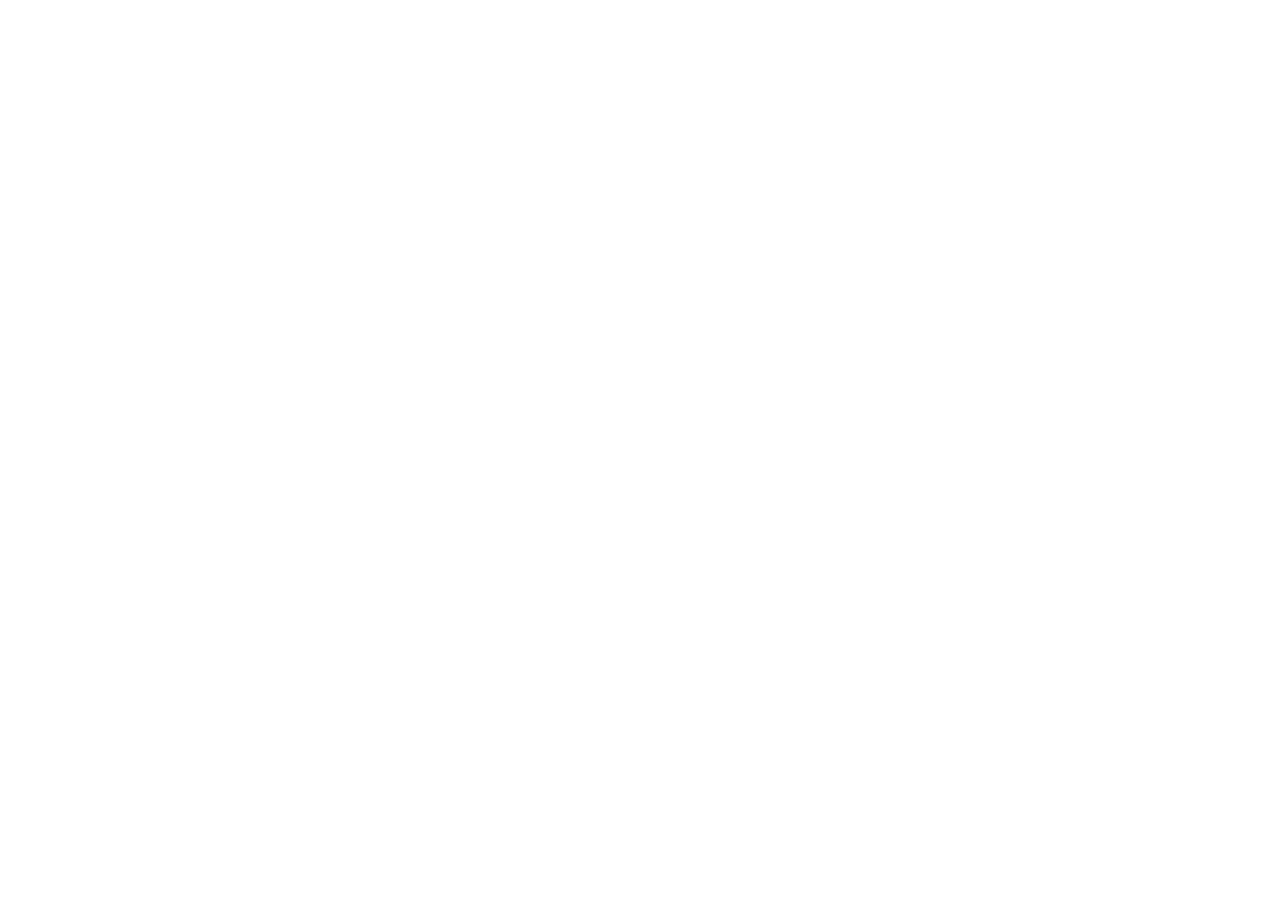
==== index.html @ 627b8e1d "Rename xel-website the last ride/index.html to index.html" ====
<!DOCTYPE html>
<html lang="en">
<head>
    <meta charset="UTF-8">
    <meta name="viewport" content="width=device-width, initial-scale=1.0">
    <title>XEL - Advanced AI Chatbot Solutions | Custom Development & Integration</title>
    <meta name="description" content="XEL specializes in AI chatbot development for businesses. Custom solutions, database integration, multi-platform deployment. 3+ years experience across healthcare, e-commerce, banking & more.">
    <meta name="keywords" content="AI chatbot development, custom chatbots, database integration, WhatsApp chatbot, healthcare chatbot, e-commerce chatbot">
    <link rel="icon" type="image/png" href="[data-uri]
</head>
<body>

</body>
</html>
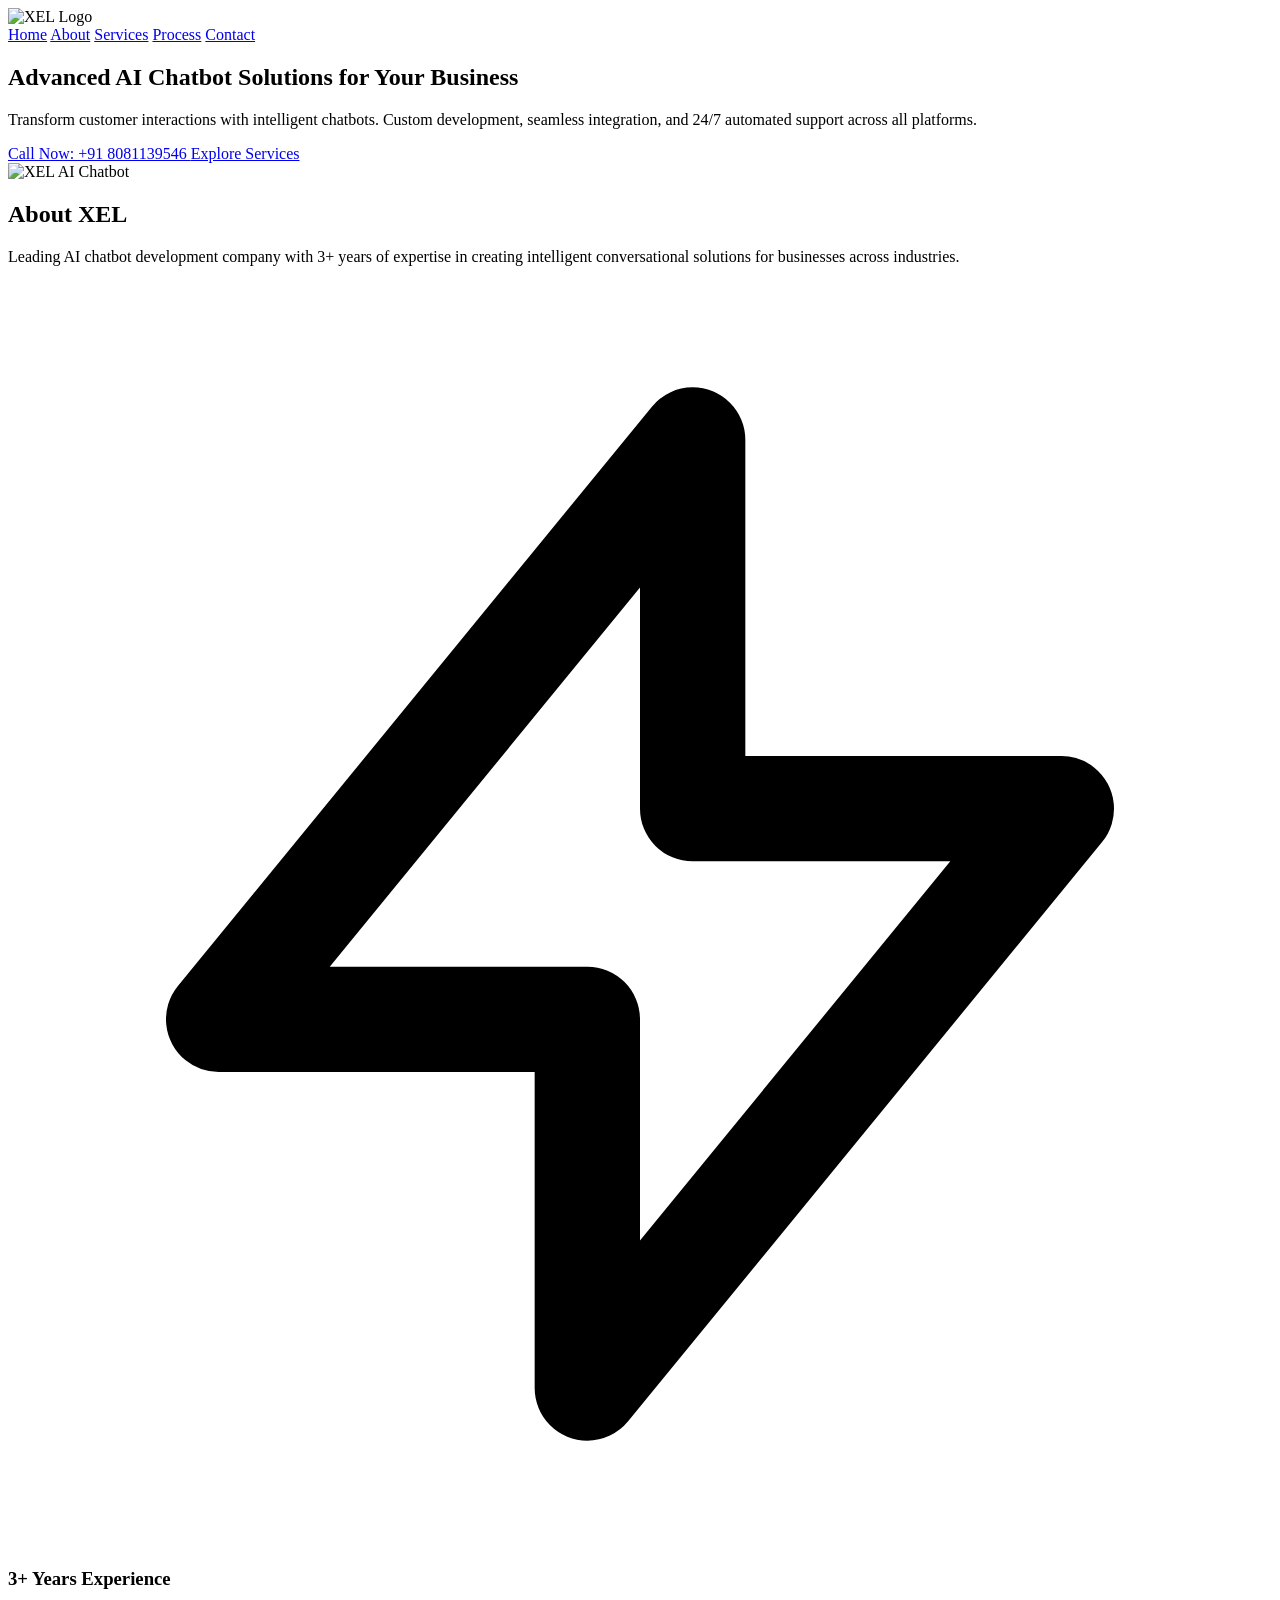
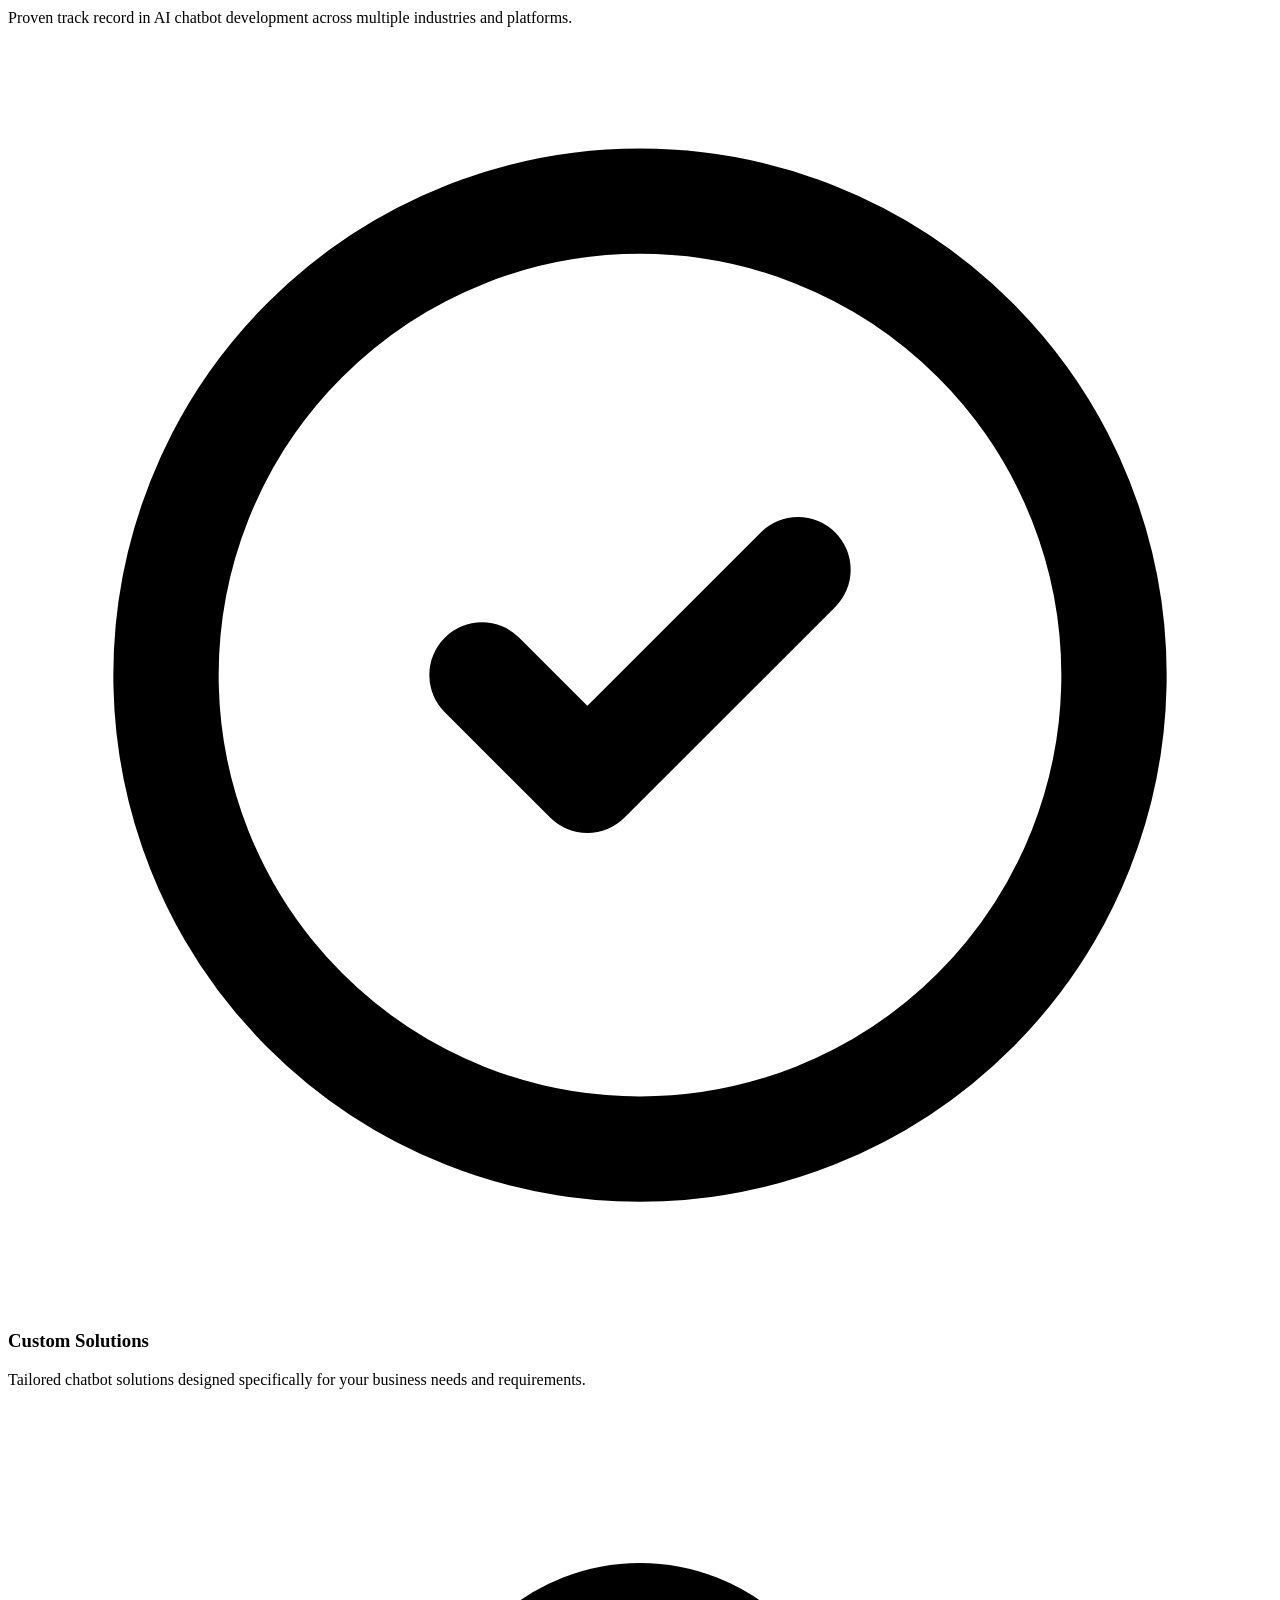
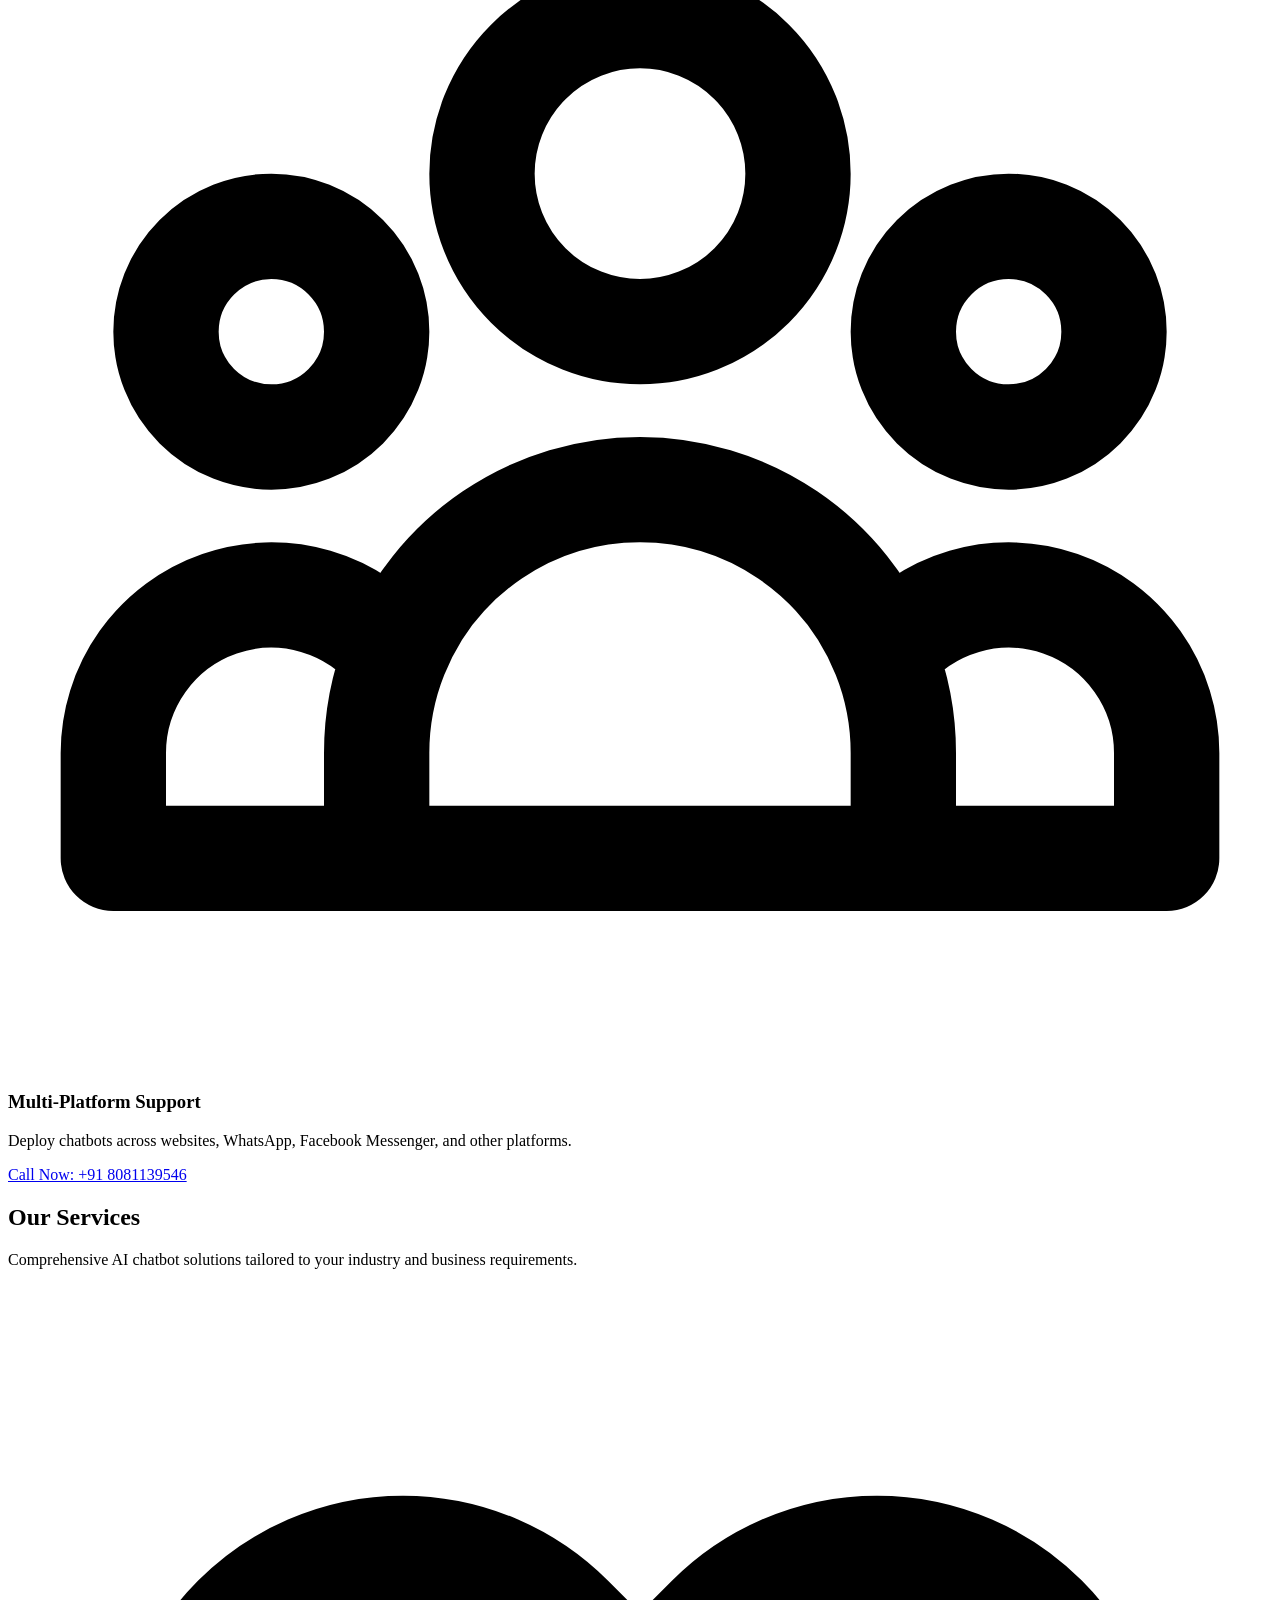
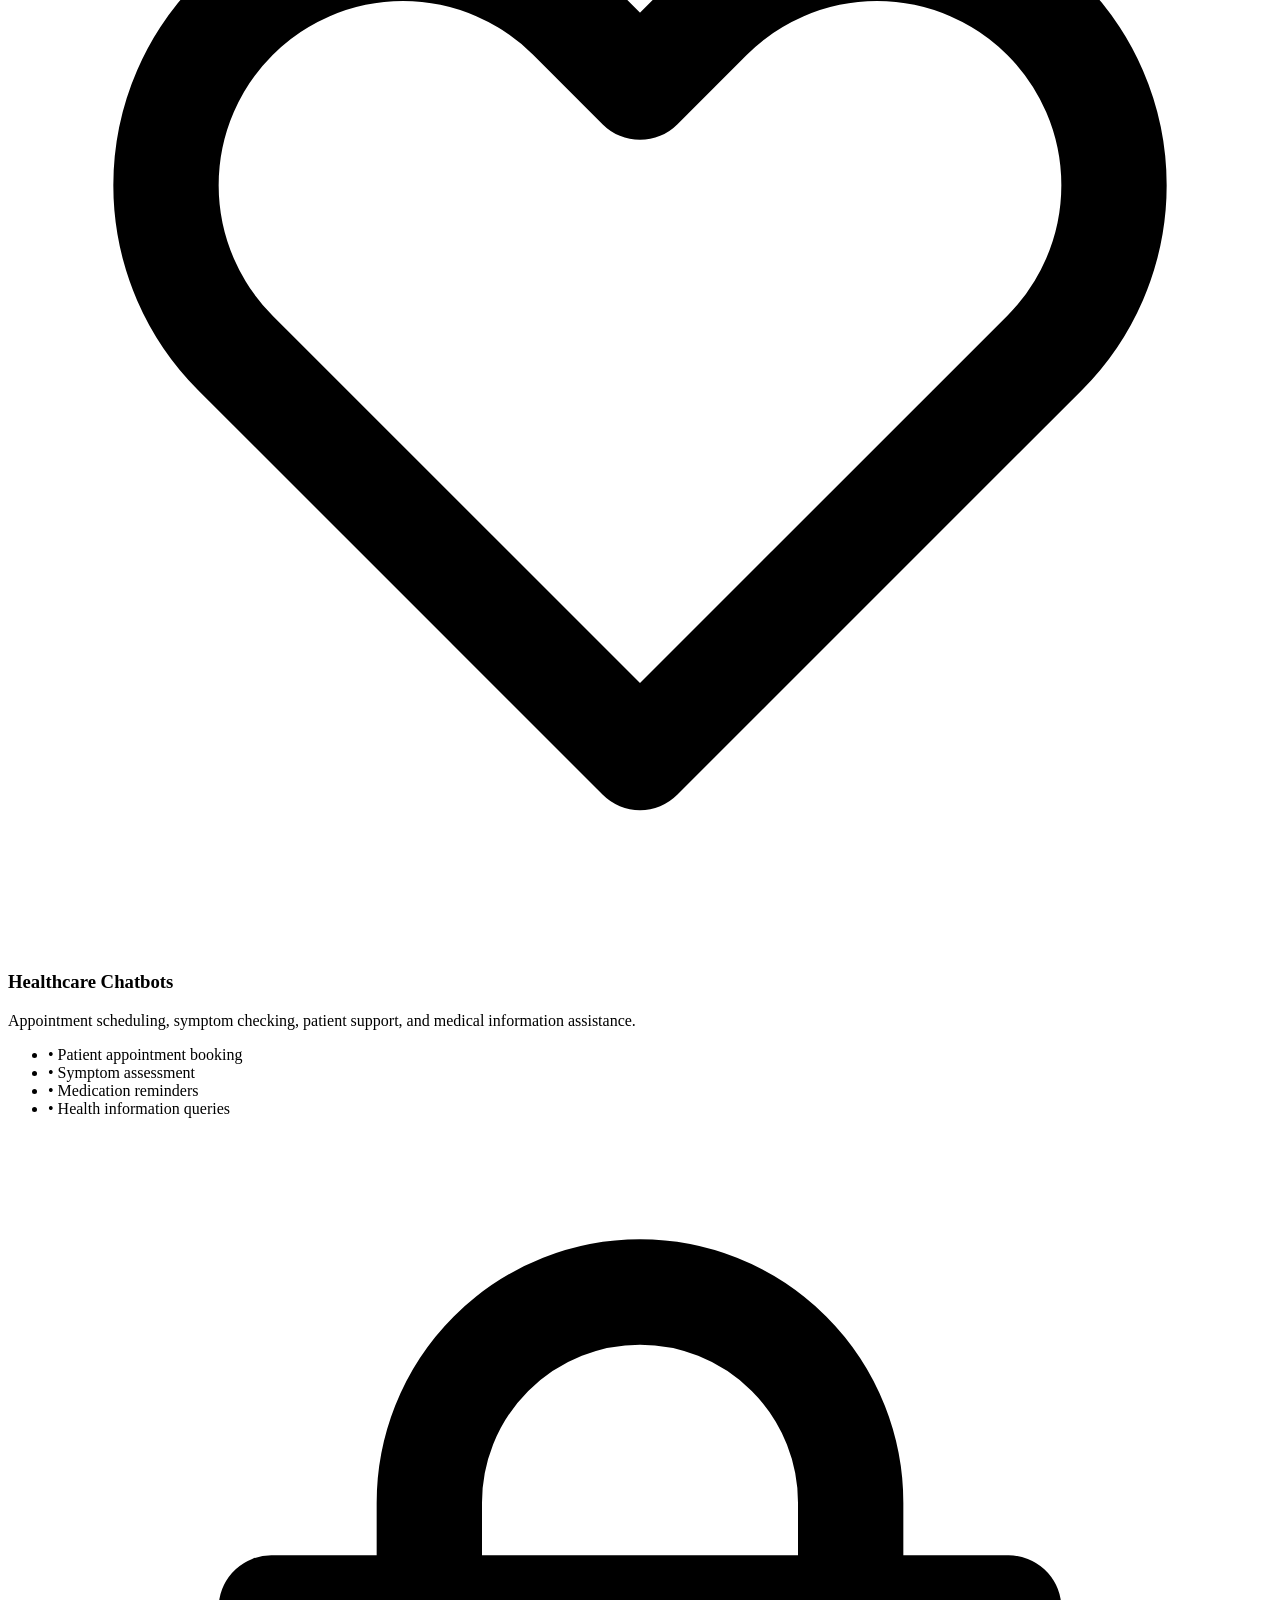
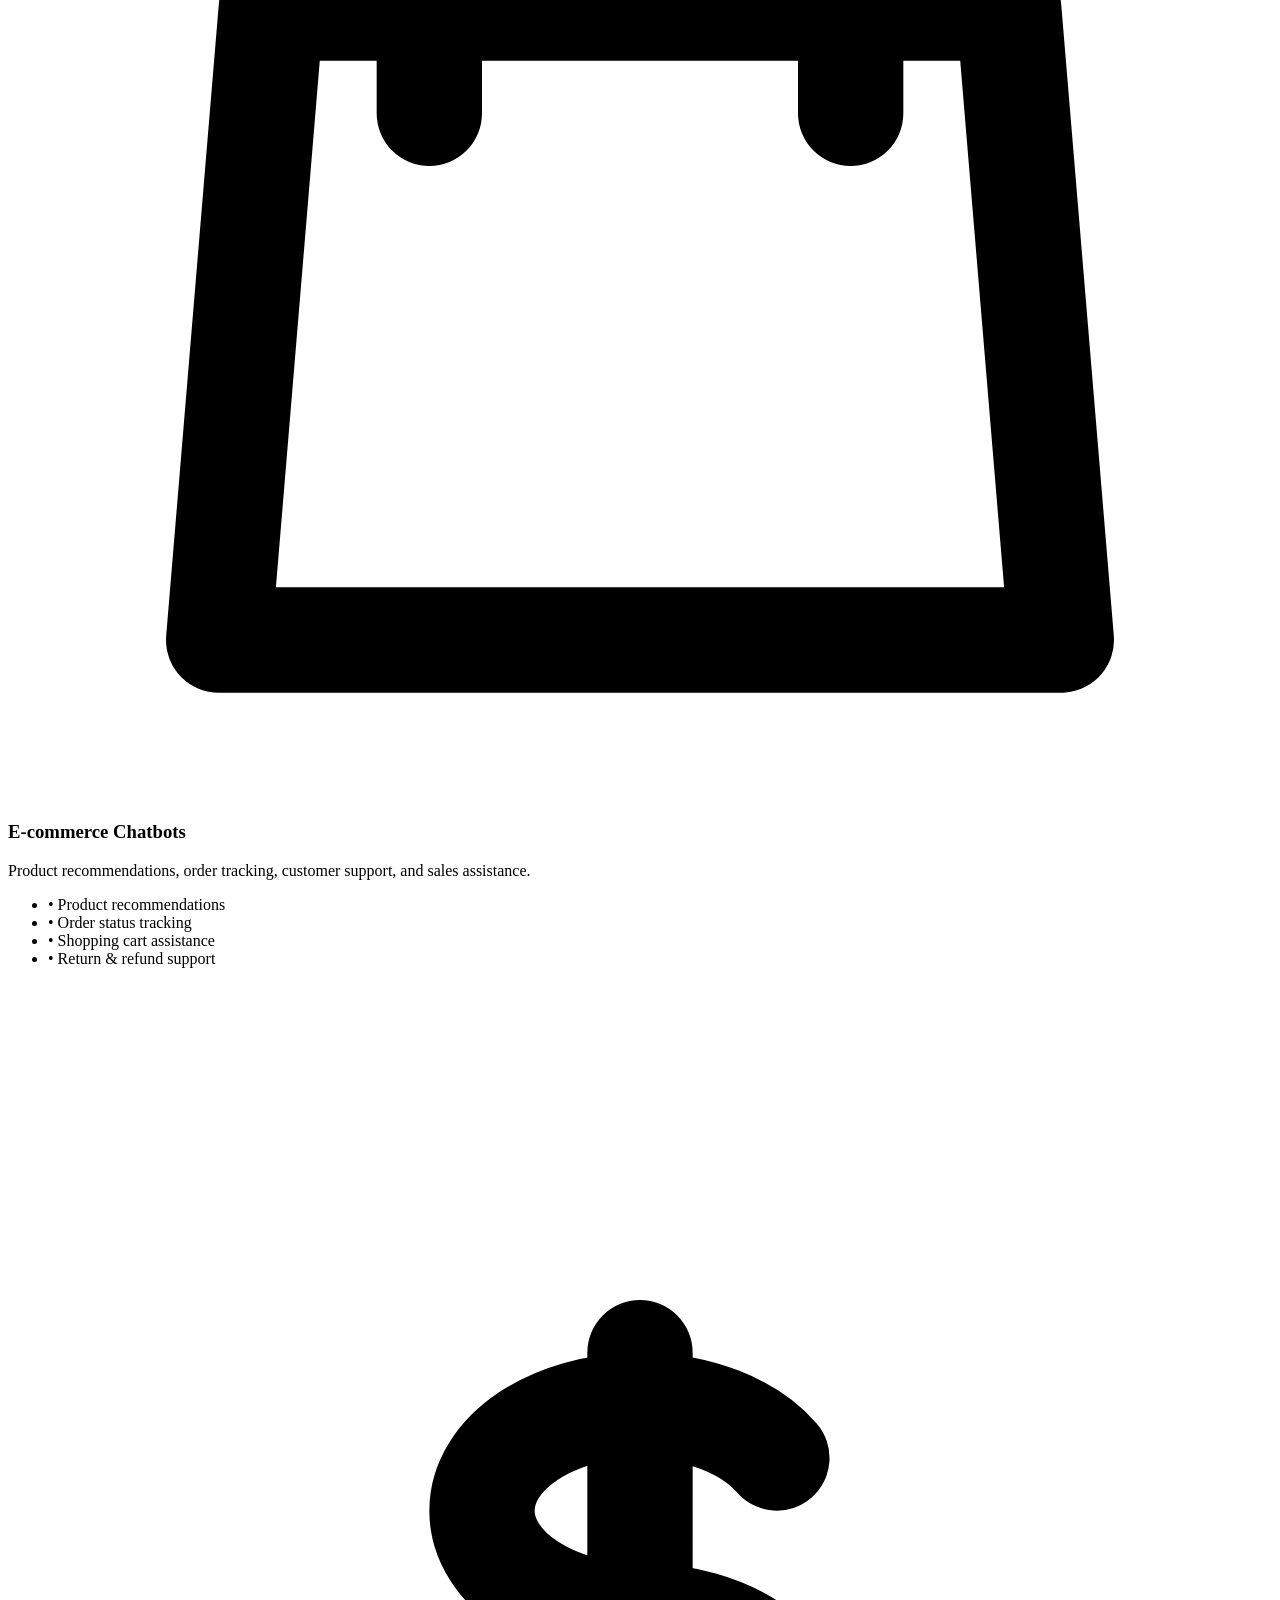
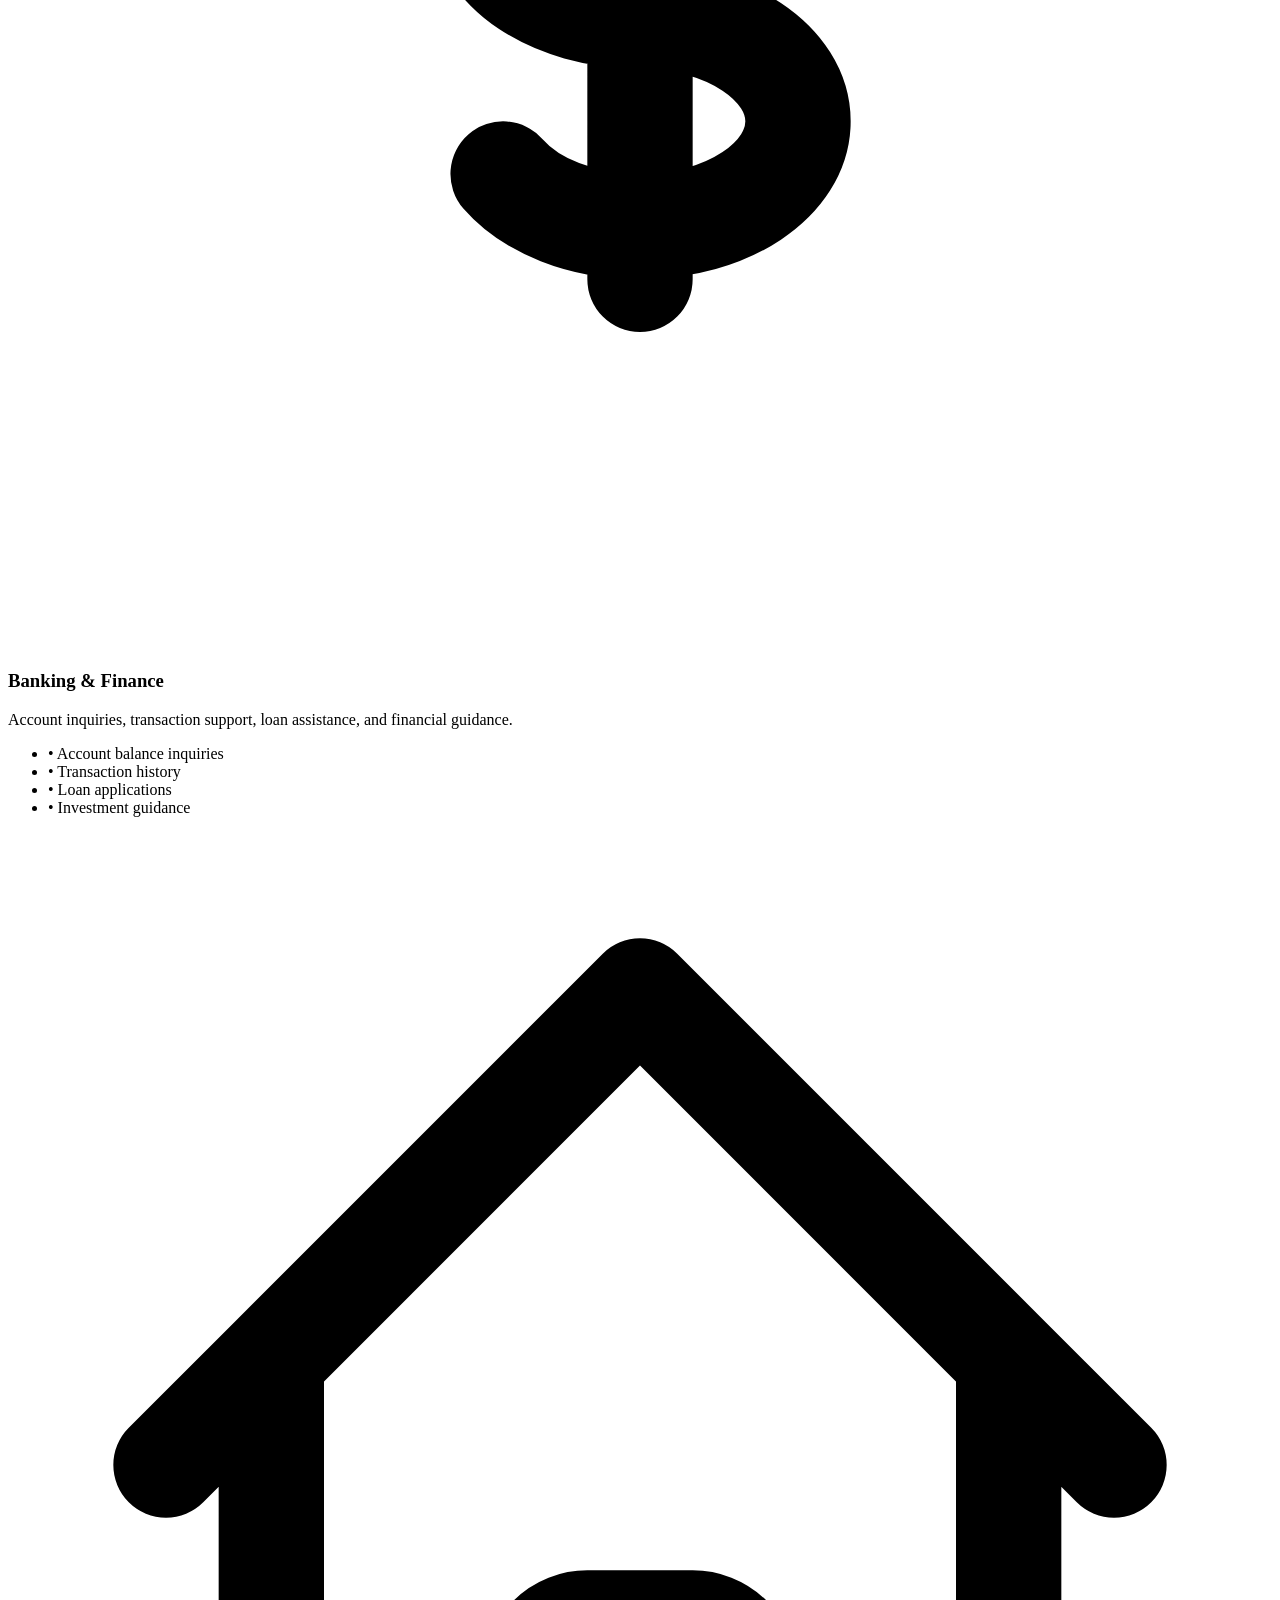
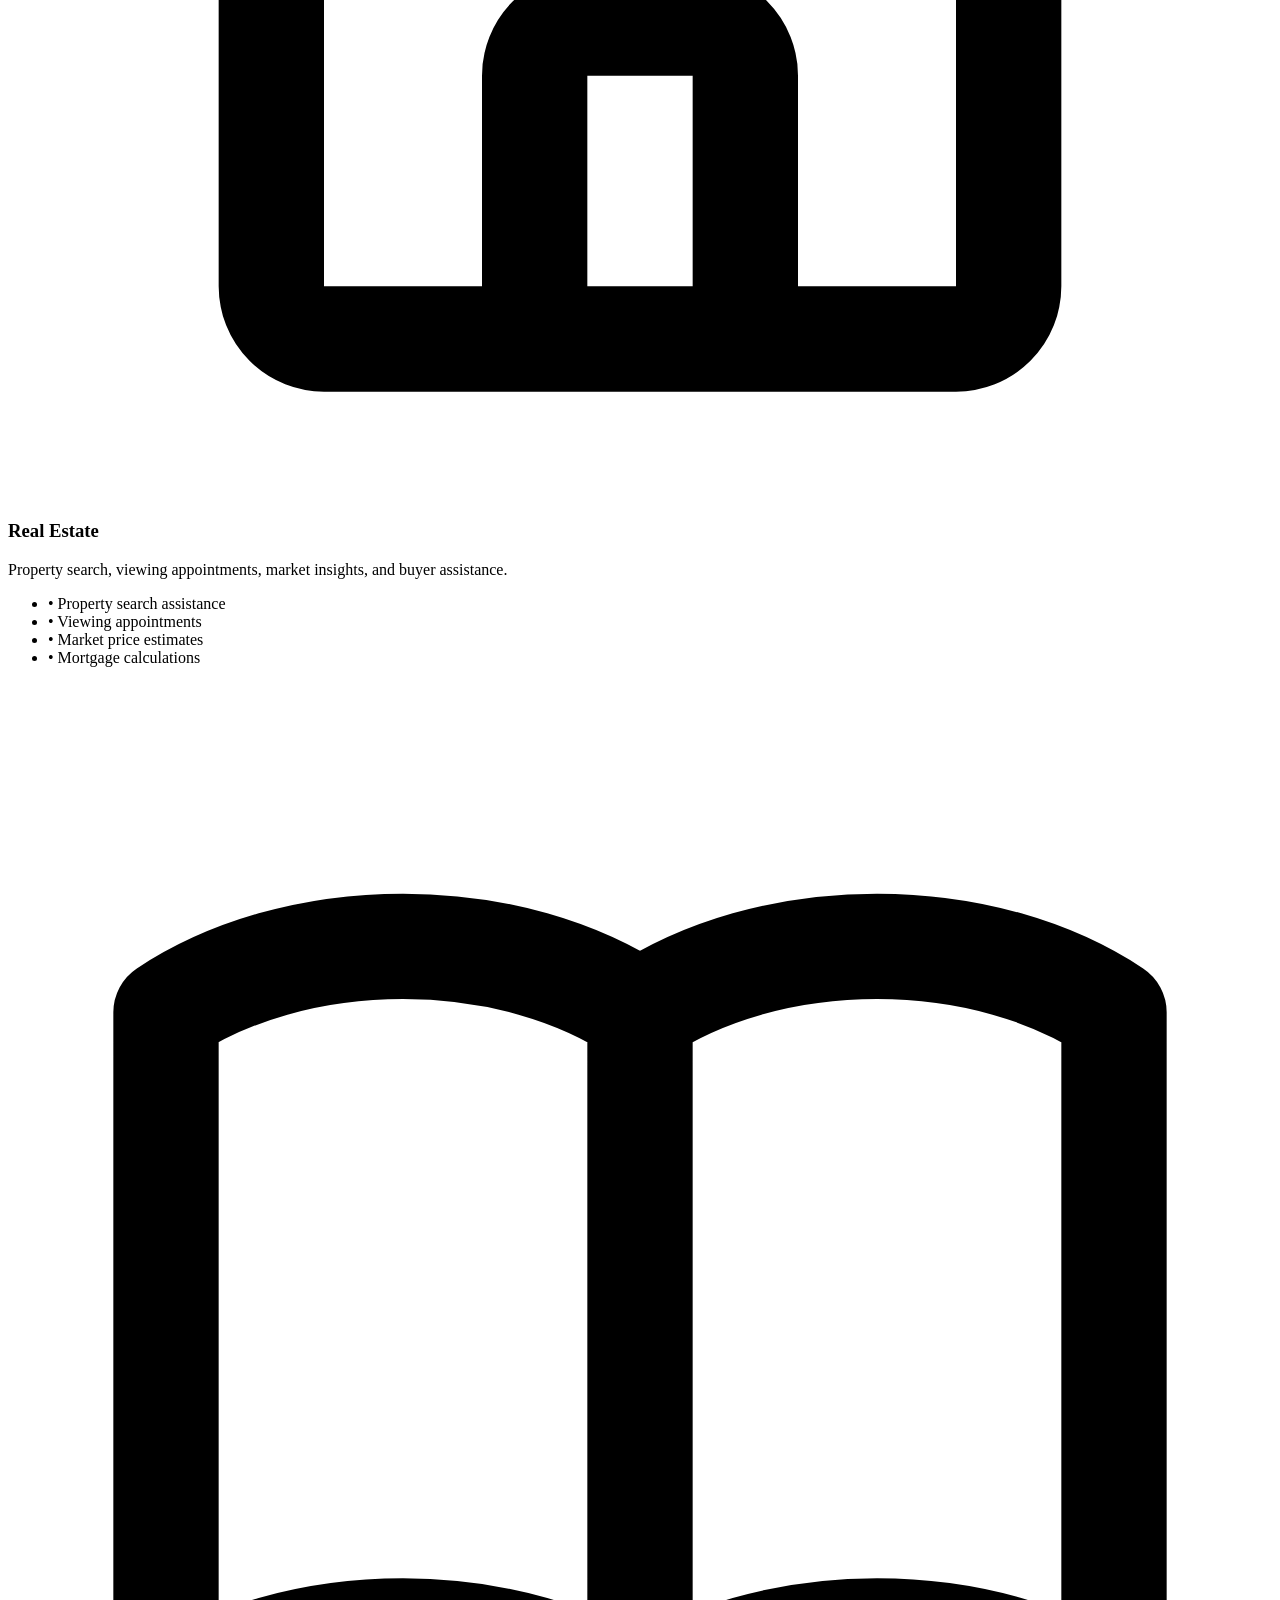
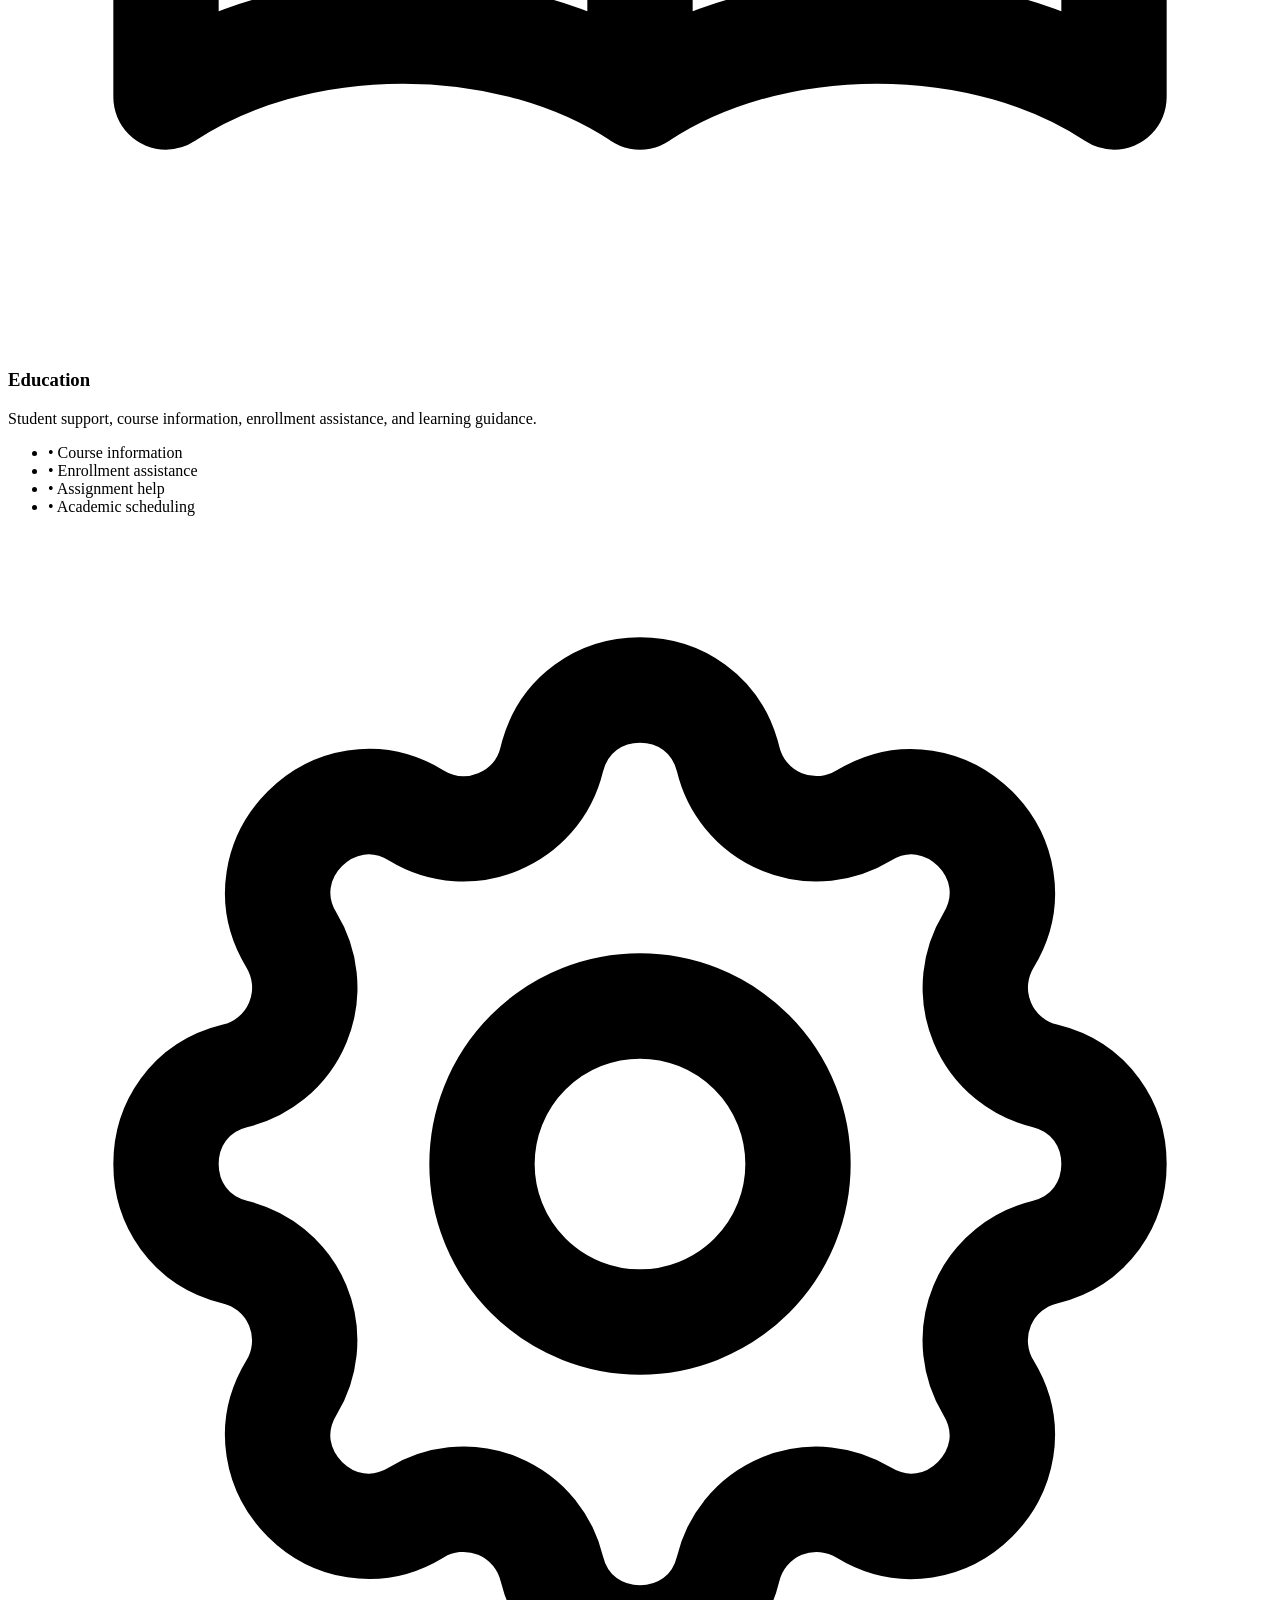
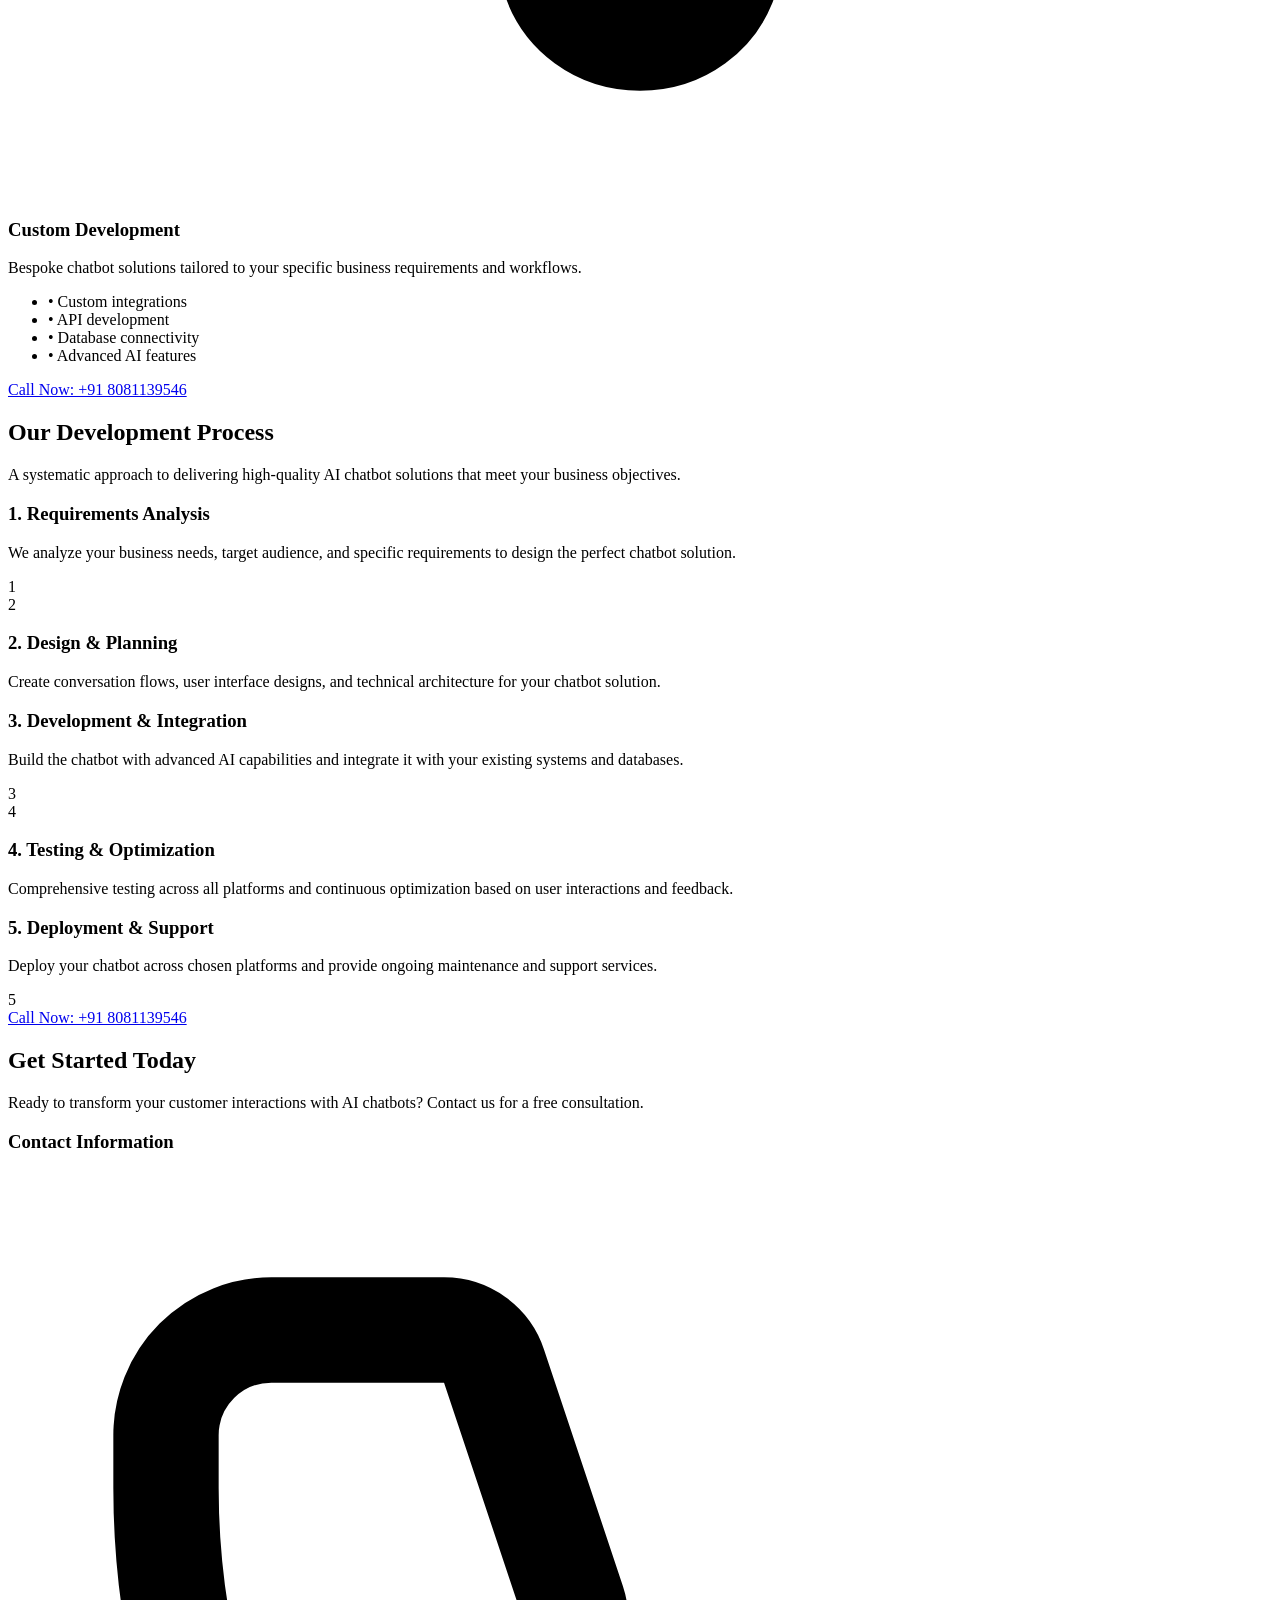
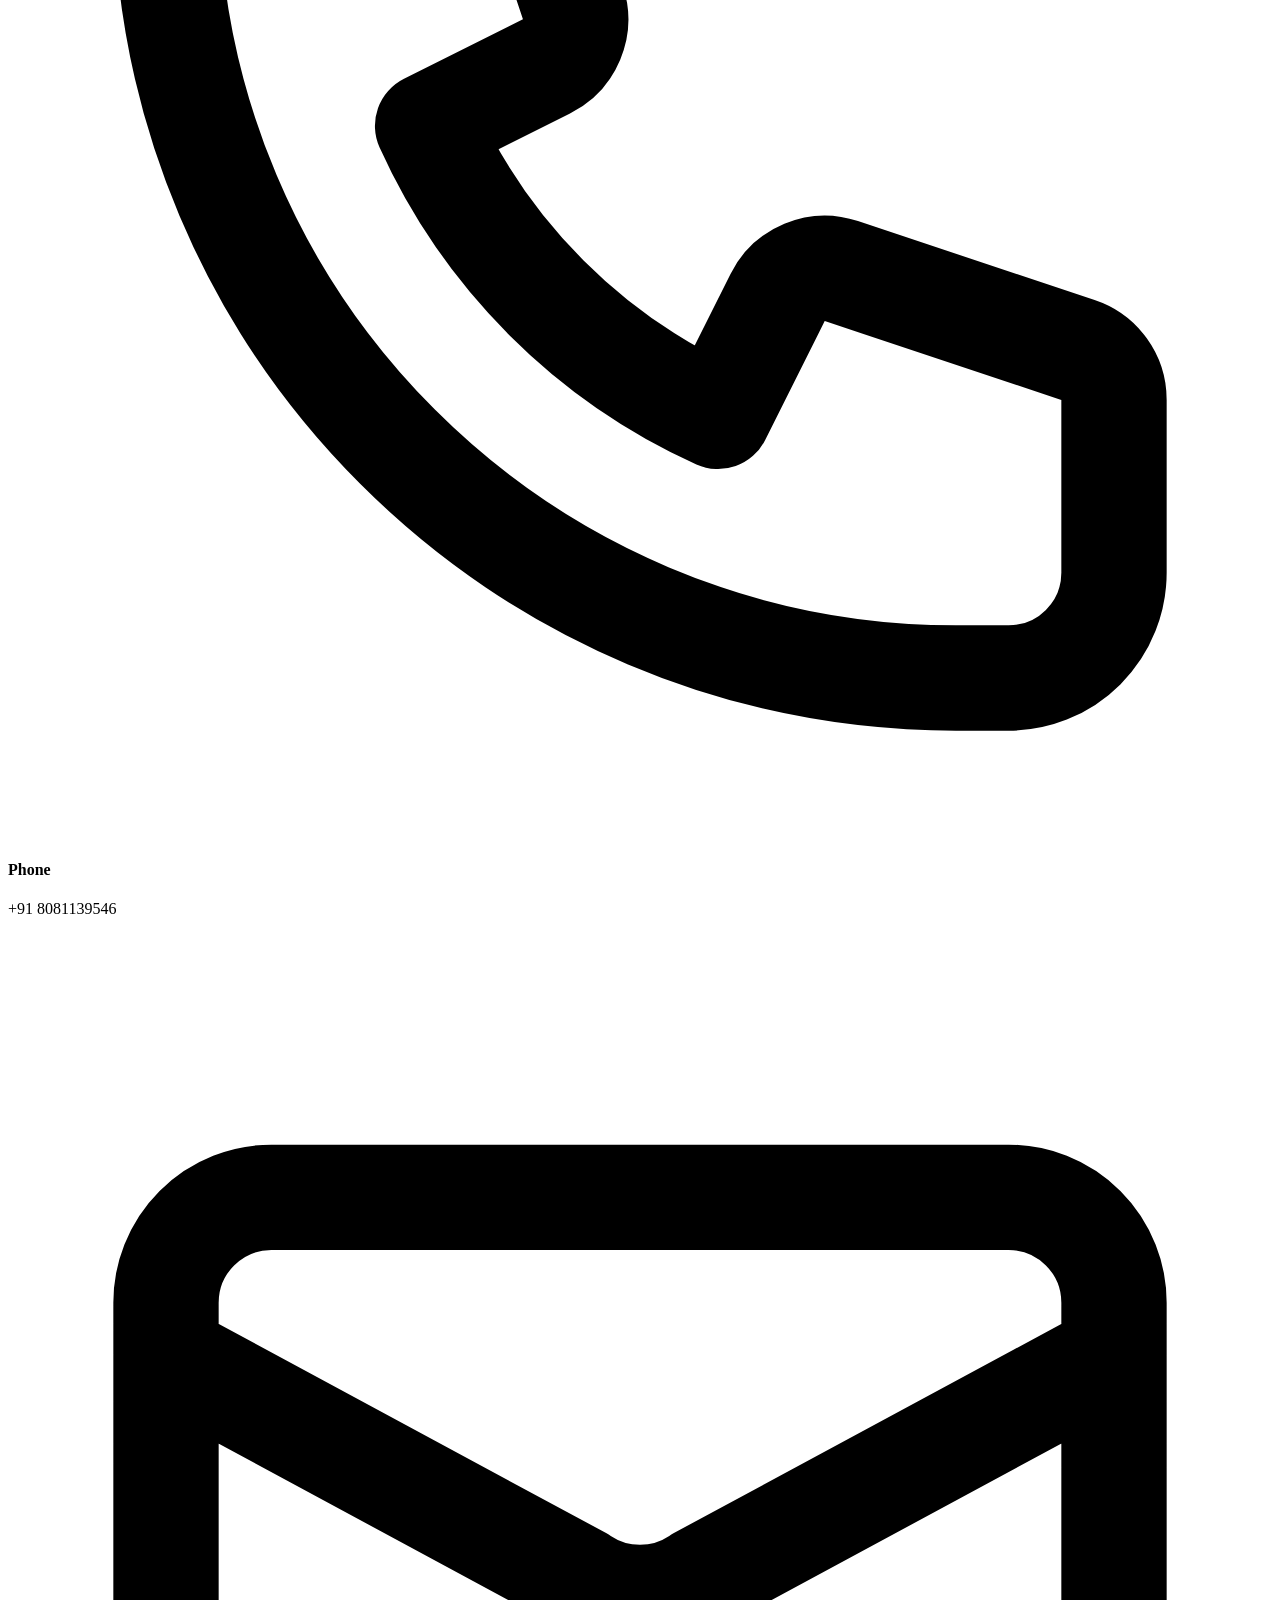
==== commit 7f04ae31: "Rename xel- X one last time/index.html to index.html" ====
--- a/index.html
+++ b/index.html
@@ -6,9 +6,562 @@
     <title>XEL - Advanced AI Chatbot Solutions | Custom Development & Integration</title>
     <meta name="description" content="XEL specializes in AI chatbot development for businesses. Custom solutions, database integration, multi-platform deployment. 3+ years experience across healthcare, e-commerce, banking & more.">
     <meta name="keywords" content="AI chatbot development, custom chatbots, database integration, WhatsApp chatbot, healthcare chatbot, e-commerce chatbot">
-    <link rel="icon" type="image/png" href="[data-uri]
+    <link rel="icon" type="image/png" href="[data-uri]">
+    <script src="https://cdn.tailwindcss.com"></script>
+    <style>
+        .mobile-menu {
+            display: none;
+        }
+        .mobile-menu.active {
+            display: block;
+        }
+        @media (max-width: 768px) {
+            .nav-links {
+                display: none;
+            }
+            .mobile-menu-button {
+                display: block;
+            }
+        }
+        @media (min-width: 769px) {
+            .mobile-menu-button {
+                display: none;
+            }
+        }
+    </style>
 </head>
-<body>
-
+<body class="bg-white">
+    <!-- Navigation -->
+    <nav class="bg-white shadow-lg fixed w-full z-50">
+        <div class="max-w-7xl mx-auto px-4 sm:px-6 lg:px-8">
+            <div class="flex justify-between items-center h-16">
+                <div class="flex items-center">
+                    <img src="assets/logo-black.png" alt="XEL Logo" class="h-8 w-auto">
+                </div>
+                
+                <!-- Desktop Navigation -->
+                <div class="nav-links hidden md:flex space-x-8">
+                    <a href="#home" class="text-gray-700 hover:text-blue-600 transition duration-300">Home</a>
+                    <a href="#about" class="text-gray-700 hover:text-blue-600 transition duration-300">About</a>
+                    <a href="#services" class="text-gray-700 hover:text-blue-600 transition duration-300">Services</a>
+                    <a href="#process" class="text-gray-700 hover:text-blue-600 transition duration-300">Process</a>
+                    <a href="#contact" class="text-gray-700 hover:text-blue-600 transition duration-300">Contact</a>
+                </div>
+
+                <!-- Mobile menu button -->
+                <div class="mobile-menu-button md:hidden">
+                    <button id="mobile-menu-toggle" class="text-gray-700 hover:text-blue-600 focus:outline-none">
+                        <svg class="h-6 w-6" fill="none" viewBox="0 0 24 24" stroke="currentColor">
+                            <path stroke-linecap="round" stroke-linejoin="round" stroke-width="2" d="M4 6h16M4 12h16M4 18h16" />
+                        </svg>
+                    </button>
+                </div>
+            </div>
+
+            <!-- Mobile Navigation Menu -->
+            <div id="mobile-menu" class="mobile-menu md:hidden bg-white border-t">
+                <div class="px-2 pt-2 pb-3 space-y-1">
+                    <a href="#home" class="block px-3 py-2 text-gray-700 hover:text-blue-600 transition duration-300">Home</a>
+                    <a href="#about" class="block px-3 py-2 text-gray-700 hover:text-blue-600 transition duration-300">About</a>
+                    <a href="#services" class="block px-3 py-2 text-gray-700 hover:text-blue-600 transition duration-300">Services</a>
+                    <a href="#process" class="block px-3 py-2 text-gray-700 hover:text-blue-600 transition duration-300">Process</a>
+                    <a href="#contact" class="block px-3 py-2 text-gray-700 hover:text-blue-600 transition duration-300">Contact</a>
+                </div>
+            </div>
+        </div>
+    </nav>
+
+    <!-- Hero Section -->
+    <section id="home" class="pt-16 bg-gradient-to-br from-blue-50 to-indigo-100 min-h-screen flex items-center">
+        <div class="max-w-7xl mx-auto px-4 sm:px-6 lg:px-8 py-20">
+            <div class="grid grid-cols-1 lg:grid-cols-2 gap-12 items-center">
+                <div>
+                    <h1 class="text-4xl md:text-6xl font-bold text-gray-900 mb-6">
+                        Advanced AI Chatbot Solutions for Your Business
+                    </h1>
+                    <p class="text-xl text-gray-600 mb-8">
+                        Transform customer interactions with intelligent chatbots. Custom development, seamless integration, and 24/7 automated support across all platforms.
+                    </p>
+                    <div class="flex flex-col sm:flex-row gap-4">
+                        <a href="tel:+918081139546" class="bg-blue-600 text-white px-8 py-3 rounded-lg font-semibold hover:bg-blue-700 transition duration-300 text-center">
+                            Call Now: +91 8081139546
+                        </a>
+                        <a href="#services" class="border-2 border-blue-600 text-blue-600 px-8 py-3 rounded-lg font-semibold hover:bg-blue-600 hover:text-white transition duration-300 text-center">
+                            Explore Services
+                        </a>
+                    </div>
+                </div>
+                <div class="relative">
+                    <img src="assets/logo-gradient.png" alt="XEL AI Chatbot" class="w-full max-w-md mx-auto">
+                </div>
+            </div>
+        </div>
+    </section>
+
+    <!-- About Section -->
+    <section id="about" class="py-20 bg-white">
+        <div class="max-w-7xl mx-auto px-4 sm:px-6 lg:px-8">
+            <div class="text-center mb-16">
+                <h2 class="text-3xl md:text-4xl font-bold text-gray-900 mb-4">About XEL</h2>
+                <p class="text-xl text-gray-600 max-w-3xl mx-auto">
+                    Leading AI chatbot development company with 3+ years of expertise in creating intelligent conversational solutions for businesses across industries.
+                </p>
+            </div>
+
+            <div class="grid grid-cols-1 md:grid-cols-2 lg:grid-cols-3 gap-8">
+                <div class="bg-gray-50 p-8 rounded-lg">
+                    <div class="w-12 h-12 bg-blue-600 rounded-lg flex items-center justify-center mb-4">
+                        <svg class="w-6 h-6 text-white" fill="none" stroke="currentColor" viewBox="0 0 24 24">
+                            <path stroke-linecap="round" stroke-linejoin="round" stroke-width="2" d="M13 10V3L4 14h7v7l9-11h-7z"></path>
+                        </svg>
+                    </div>
+                    <h3 class="text-xl font-semibold text-gray-900 mb-3">3+ Years Experience</h3>
+                    <p class="text-gray-600">Proven track record in AI chatbot development across multiple industries and platforms.</p>
+                </div>
+
+                <div class="bg-gray-50 p-8 rounded-lg">
+                    <div class="w-12 h-12 bg-blue-600 rounded-lg flex items-center justify-center mb-4">
+                        <svg class="w-6 h-6 text-white" fill="none" stroke="currentColor" viewBox="0 0 24 24">
+                            <path stroke-linecap="round" stroke-linejoin="round" stroke-width="2" d="M9 12l2 2 4-4m6 2a9 9 0 11-18 0 9 9 0 0118 0z"></path>
+                        </svg>
+                    </div>
+                    <h3 class="text-xl font-semibold text-gray-900 mb-3">Custom Solutions</h3>
+                    <p class="text-gray-600">Tailored chatbot solutions designed specifically for your business needs and requirements.</p>
+                </div>
+
+                <div class="bg-gray-50 p-8 rounded-lg">
+                    <div class="w-12 h-12 bg-blue-600 rounded-lg flex items-center justify-center mb-4">
+                        <svg class="w-6 h-6 text-white" fill="none" stroke="currentColor" viewBox="0 0 24 24">
+                            <path stroke-linecap="round" stroke-linejoin="round" stroke-width="2" d="M17 20h5v-2a3 3 0 00-5.356-1.857M17 20H7m10 0v-2c0-.656-.126-1.283-.356-1.857M7 20H2v-2a3 3 0 015.356-1.857M7 20v-2c0-.656.126-1.283.356-1.857m0 0a5.002 5.002 0 019.288 0M15 7a3 3 0 11-6 0 3 3 0 016 0zm6 3a2 2 0 11-4 0 2 2 0 014 0zM7 10a2 2 0 11-4 0 2 2 0 014 0z"></path>
+                        </svg>
+                    </div>
+                    <h3 class="text-xl font-semibold text-gray-900 mb-3">Multi-Platform Support</h3>
+                    <p class="text-gray-600">Deploy chatbots across websites, WhatsApp, Facebook Messenger, and other platforms.</p>
+                </div>
+            </div>
+
+            <div class="mt-12 text-center">
+                <a href="tel:+918081139546" class="bg-blue-600 text-white px-8 py-3 rounded-lg font-semibold hover:bg-blue-700 transition duration-300">
+                    Call Now: +91 8081139546
+                </a>
+            </div>
+        </div>
+    </section>
+
+    <!-- Services Section -->
+    <section id="services" class="py-20 bg-gray-50">
+        <div class="max-w-7xl mx-auto px-4 sm:px-6 lg:px-8">
+            <div class="text-center mb-16">
+                <h2 class="text-3xl md:text-4xl font-bold text-gray-900 mb-4">Our Services</h2>
+                <p class="text-xl text-gray-600 max-w-3xl mx-auto">
+                    Comprehensive AI chatbot solutions tailored to your industry and business requirements.
+                </p>
+            </div>
+
+            <div class="grid grid-cols-1 md:grid-cols-2 lg:grid-cols-3 gap-8">
+                <!-- Healthcare Chatbots -->
+                <div class="bg-white p-8 rounded-lg shadow-lg hover:shadow-xl transition duration-300">
+                    <div class="w-16 h-16 bg-blue-100 rounded-lg flex items-center justify-center mb-6">
+                        <svg class="w-8 h-8 text-blue-600" fill="none" stroke="currentColor" viewBox="0 0 24 24">
+                            <path stroke-linecap="round" stroke-linejoin="round" stroke-width="2" d="M4.318 6.318a4.5 4.5 0 000 6.364L12 20.364l7.682-7.682a4.5 4.5 0 00-6.364-6.364L12 7.636l-1.318-1.318a4.5 4.5 0 00-6.364 0z"></path>
+                        </svg>
+                    </div>
+                    <h3 class="text-xl font-semibold text-gray-900 mb-4">Healthcare Chatbots</h3>
+                    <p class="text-gray-600 mb-6">Appointment scheduling, symptom checking, patient support, and medical information assistance.</p>
+                    <ul class="text-sm text-gray-500 space-y-2">
+                        <li>• Patient appointment booking</li>
+                        <li>• Symptom assessment</li>
+                        <li>• Medication reminders</li>
+                        <li>• Health information queries</li>
+                    </ul>
+                </div>
+
+                <!-- E-commerce Chatbots -->
+                <div class="bg-white p-8 rounded-lg shadow-lg hover:shadow-xl transition duration-300">
+                    <div class="w-16 h-16 bg-green-100 rounded-lg flex items-center justify-center mb-6">
+                        <svg class="w-8 h-8 text-green-600" fill="none" stroke="currentColor" viewBox="0 0 24 24">
+                            <path stroke-linecap="round" stroke-linejoin="round" stroke-width="2" d="M16 11V7a4 4 0 00-8 0v4M5 9h14l1 12H4L5 9z"></path>
+                        </svg>
+                    </div>
+                    <h3 class="text-xl font-semibold text-gray-900 mb-4">E-commerce Chatbots</h3>
+                    <p class="text-gray-600 mb-6">Product recommendations, order tracking, customer support, and sales assistance.</p>
+                    <ul class="text-sm text-gray-500 space-y-2">
+                        <li>• Product recommendations</li>
+                        <li>• Order status tracking</li>
+                        <li>• Shopping cart assistance</li>
+                        <li>• Return & refund support</li>
+                    </ul>
+                </div>
+
+                <!-- Banking & Finance -->
+                <div class="bg-white p-8 rounded-lg shadow-lg hover:shadow-xl transition duration-300">
+                    <div class="w-16 h-16 bg-purple-100 rounded-lg flex items-center justify-center mb-6">
+                        <svg class="w-8 h-8 text-purple-600" fill="none" stroke="currentColor" viewBox="0 0 24 24">
+                            <path stroke-linecap="round" stroke-linejoin="round" stroke-width="2" d="M12 8c-1.657 0-3 .895-3 2s1.343 2 3 2 3 .895 3 2-1.343 2-3 2m0-8c1.11 0 2.08.402 2.599 1M12 8V7m0 1v8m0 0v1m0-1c-1.11 0-2.08-.402-2.599-1"></path>
+                        </svg>
+                    </div>
+                    <h3 class="text-xl font-semibold text-gray-900 mb-4">Banking & Finance</h3>
+                    <p class="text-gray-600 mb-6">Account inquiries, transaction support, loan assistance, and financial guidance.</p>
+                    <ul class="text-sm text-gray-500 space-y-2">
+                        <li>• Account balance inquiries</li>
+                        <li>• Transaction history</li>
+                        <li>• Loan applications</li>
+                        <li>• Investment guidance</li>
+                    </ul>
+                </div>
+
+                <!-- Real Estate -->
+                <div class="bg-white p-8 rounded-lg shadow-lg hover:shadow-xl transition duration-300">
+                    <div class="w-16 h-16 bg-orange-100 rounded-lg flex items-center justify-center mb-6">
+                        <svg class="w-8 h-8 text-orange-600" fill="none" stroke="currentColor" viewBox="0 0 24 24">
+                            <path stroke-linecap="round" stroke-linejoin="round" stroke-width="2" d="M3 12l2-2m0 0l7-7 7 7M5 10v10a1 1 0 001 1h3m10-11l2 2m-2-2v10a1 1 0 01-1 1h-3m-6 0a1 1 0 001-1v-4a1 1 0 011-1h2a1 1 0 011 1v4a1 1 0 001 1m-6 0h6"></path>
+                        </svg>
+                    </div>
+                    <h3 class="text-xl font-semibold text-gray-900 mb-4">Real Estate</h3>
+                    <p class="text-gray-600 mb-6">Property search, viewing appointments, market insights, and buyer assistance.</p>
+                    <ul class="text-sm text-gray-500 space-y-2">
+                        <li>• Property search assistance</li>
+                        <li>• Viewing appointments</li>
+                        <li>• Market price estimates</li>
+                        <li>• Mortgage calculations</li>
+                    </ul>
+                </div>
+
+                <!-- Education -->
+                <div class="bg-white p-8 rounded-lg shadow-lg hover:shadow-xl transition duration-300">
+                    <div class="w-16 h-16 bg-red-100 rounded-lg flex items-center justify-center mb-6">
+                        <svg class="w-8 h-8 text-red-600" fill="none" stroke="currentColor" viewBox="0 0 24 24">
+                            <path stroke-linecap="round" stroke-linejoin="round" stroke-width="2" d="M12 6.253v13m0-13C10.832 5.477 9.246 5 7.5 5S4.168 5.477 3 6.253v13C4.168 18.477 5.754 18 7.5 18s3.332.477 4.5 1.253m0-13C13.168 5.477 14.754 5 16.5 5c1.747 0 3.332.477 4.5 1.253v13C19.832 18.477 18.247 18 16.5 18c-1.746 0-3.332.477-4.5 1.253"></path>
+                        </svg>
+                    </div>
+                    <h3 class="text-xl font-semibold text-gray-900 mb-4">Education</h3>
+                    <p class="text-gray-600 mb-6">Student support, course information, enrollment assistance, and learning guidance.</p>
+                    <ul class="text-sm text-gray-500 space-y-2">
+                        <li>• Course information</li>
+                        <li>• Enrollment assistance</li>
+                        <li>• Assignment help</li>
+                        <li>• Academic scheduling</li>
+                    </ul>
+                </div>
+
+                <!-- Custom Development -->
+                <div class="bg-white p-8 rounded-lg shadow-lg hover:shadow-xl transition duration-300">
+                    <div class="w-16 h-16 bg-indigo-100 rounded-lg flex items-center justify-center mb-6">
+                        <svg class="w-8 h-8 text-indigo-600" fill="none" stroke="currentColor" viewBox="0 0 24 24">
+                            <path stroke-linecap="round" stroke-linejoin="round" stroke-width="2" d="M10.325 4.317c.426-1.756 2.924-1.756 3.35 0a1.724 1.724 0 002.573 1.066c1.543-.94 3.31.826 2.37 2.37a1.724 1.724 0 001.065 2.572c1.756.426 1.756 2.924 0 3.35a1.724 1.724 0 00-1.066 2.573c.94 1.543-.826 3.31-2.37 2.37a1.724 1.724 0 00-2.572 1.065c-.426 1.756-2.924 1.756-3.35 0a1.724 1.724 0 00-2.573-1.066c-1.543.94-3.31-.826-2.37-2.37a1.724 1.724 0 00-1.065-2.572c-1.756-.426-1.756-2.924 0-3.35a1.724 1.724 0 001.066-2.573c-.94-1.543.826-3.31 2.37-2.37.996.608 2.296.07 2.572-1.065z"></path>
+                            <path stroke-linecap="round" stroke-linejoin="round" stroke-width="2" d="M15 12a3 3 0 11-6 0 3 3 0 016 0z"></path>
+                        </svg>
+                    </div>
+                    <h3 class="text-xl font-semibold text-gray-900 mb-4">Custom Development</h3>
+                    <p class="text-gray-600 mb-6">Bespoke chatbot solutions tailored to your specific business requirements and workflows.</p>
+                    <ul class="text-sm text-gray-500 space-y-2">
+                        <li>• Custom integrations</li>
+                        <li>• API development</li>
+                        <li>• Database connectivity</li>
+                        <li>• Advanced AI features</li>
+                    </ul>
+                </div>
+            </div>
+
+            <div class="mt-12 text-center">
+                <a href="tel:+918081139546" class="bg-blue-600 text-white px-8 py-3 rounded-lg font-semibold hover:bg-blue-700 transition duration-300">
+                    Call Now: +91 8081139546
+                </a>
+            </div>
+        </div>
+    </section>
+
+    <!-- Process Section -->
+    <section id="process" class="py-20 bg-white">
+        <div class="max-w-7xl mx-auto px-4 sm:px-6 lg:px-8">
+            <div class="text-center mb-16">
+                <h2 class="text-3xl md:text-4xl font-bold text-gray-900 mb-4">Our Development Process</h2>
+                <p class="text-xl text-gray-600 max-w-3xl mx-auto">
+                    A systematic approach to delivering high-quality AI chatbot solutions that meet your business objectives.
+                </p>
+            </div>
+
+            <div class="relative">
+                <!-- Timeline line -->
+                <div class="absolute left-1/2 transform -translate-x-1/2 w-1 h-full bg-blue-200 hidden md:block"></div>
+
+                <!-- Process Steps -->
+                <div class="space-y-12">
+                    <!-- Step 1 -->
+                    <div class="flex flex-col md:flex-row items-center">
+                        <div class="md:w-1/2 md:pr-8 mb-4 md:mb-0">
+                            <div class="bg-gray-50 p-6 rounded-lg">
+                                <h3 class="text-xl font-semibold text-gray-900 mb-3">1. Requirements Analysis</h3>
+                                <p class="text-gray-600">We analyze your business needs, target audience, and specific requirements to design the perfect chatbot solution.</p>
+                            </div>
+                        </div>
+                        <div class="relative">
+                            <div class="w-12 h-12 bg-blue-600 rounded-full flex items-center justify-center text-white font-bold text-lg">1</div>
+                        </div>
+                        <div class="md:w-1/2 md:pl-8"></div>
+                    </div>
+
+                    <!-- Step 2 -->
+                    <div class="flex flex-col md:flex-row items-center">
+                        <div class="md:w-1/2 md:pr-8"></div>
+                        <div class="relative">
+                            <div class="w-12 h-12 bg-blue-600 rounded-full flex items-center justify-center text-white font-bold text-lg">2</div>
+                        </div>
+                        <div class="md:w-1/2 md:pl-8 mb-4 md:mb-0">
+                            <div class="bg-gray-50 p-6 rounded-lg">
+                                <h3 class="text-xl font-semibold text-gray-900 mb-3">2. Design & Planning</h3>
+                                <p class="text-gray-600">Create conversation flows, user interface designs, and technical architecture for your chatbot solution.</p>
+                            </div>
+                        </div>
+                    </div>
+
+                    <!-- Step 3 -->
+                    <div class="flex flex-col md:flex-row items-center">
+                        <div class="md:w-1/2 md:pr-8 mb-4 md:mb-0">
+                            <div class="bg-gray-50 p-6 rounded-lg">
+                                <h3 class="text-xl font-semibold text-gray-900 mb-3">3. Development & Integration</h3>
+                                <p class="text-gray-600">Build the chatbot with advanced AI capabilities and integrate it with your existing systems and databases.</p>
+                            </div>
+                        </div>
+                        <div class="relative">
+                            <div class="w-12 h-12 bg-blue-600 rounded-full flex items-center justify-center text-white font-bold text-lg">3</div>
+                        </div>
+                        <div class="md:w-1/2 md:pl-8"></div>
+                    </div>
+
+                    <!-- Step 4 -->
+                    <div class="flex flex-col md:flex-row items-center">
+                        <div class="md:w-1/2 md:pr-8"></div>
+                        <div class="relative">
+                            <div class="w-12 h-12 bg-blue-600 rounded-full flex items-center justify-center text-white font-bold text-lg">4</div>
+                        </div>
+                        <div class="md:w-1/2 md:pl-8 mb-4 md:mb-0">
+                            <div class="bg-gray-50 p-6 rounded-lg">
+                                <h3 class="text-xl font-semibold text-gray-900 mb-3">4. Testing & Optimization</h3>
+                                <p class="text-gray-600">Comprehensive testing across all platforms and continuous optimization based on user interactions and feedback.</p>
+                            </div>
+                        </div>
+                    </div>
+
+                    <!-- Step 5 -->
+                    <div class="flex flex-col md:flex-row items-center">
+                        <div class="md:w-1/2 md:pr-8 mb-4 md:mb-0">
+                            <div class="bg-gray-50 p-6 rounded-lg">
+                                <h3 class="text-xl font-semibold text-gray-900 mb-3">5. Deployment & Support</h3>
+                                <p class="text-gray-600">Deploy your chatbot across chosen platforms and provide ongoing maintenance and support services.</p>
+                            </div>
+                        </div>
+                        <div class="relative">
+                            <div class="w-12 h-12 bg-blue-600 rounded-full flex items-center justify-center text-white font-bold text-lg">5</div>
+                        </div>
+                        <div class="md:w-1/2 md:pl-8"></div>
+                    </div>
+                </div>
+            </div>
+
+            <div class="mt-12 text-center">
+                <a href="tel:+918081139546" class="bg-blue-600 text-white px-8 py-3 rounded-lg font-semibold hover:bg-blue-700 transition duration-300">
+                    Call Now: +91 8081139546
+                </a>
+            </div>
+        </div>
+    </section>
+
+    <!-- Contact Section -->
+    <section id="contact" class="py-20 bg-gray-50">
+        <div class="max-w-7xl mx-auto px-4 sm:px-6 lg:px-8">
+            <div class="text-center mb-16">
+                <h2 class="text-3xl md:text-4xl font-bold text-gray-900 mb-4">Get Started Today</h2>
+                <p class="text-xl text-gray-600 max-w-3xl mx-auto">
+                    Ready to transform your customer interactions with AI chatbots? Contact us for a free consultation.
+                </p>
+            </div>
+
+            <div class="grid grid-cols-1 lg:grid-cols-2 gap-12">
+                <!-- Contact Information -->
+                <div>
+                    <h3 class="text-2xl font-semibold text-gray-900 mb-6">Contact Information</h3>
+                    
+                    <div class="space-y-6">
+                        <div class="flex items-start">
+                            <div class="w-12 h-12 bg-blue-100 rounded-lg flex items-center justify-center mr-4">
+                                <svg class="w-6 h-6 text-blue-600" fill="none" stroke="currentColor" viewBox="0 0 24 24">
+                                    <path stroke-linecap="round" stroke-linejoin="round" stroke-width="2" d="M3 5a2 2 0 012-2h3.28a1 1 0 01.948.684l1.498 4.493a1 1 0 01-.502 1.21l-2.257 1.13a11.042 11.042 0 005.516 5.516l1.13-2.257a1 1 0 011.21-.502l4.493 1.498a1 1 0 01.684.949V19a2 2 0 01-2 2h-1C9.716 21 3 14.284 3 6V5z"></path>
+                                </svg>
+                            </div>
+                            <div>
+                                <h4 class="text-lg font-semibold text-gray-900">Phone</h4>
+                                <p class="text-gray-600">+91 8081139546</p>
+                            </div>
+                        </div>
+
+                        <div class="flex items-start">
+                            <div class="w-12 h-12 bg-blue-100 rounded-lg flex items-center justify-center mr-4">
+                                <svg class="w-6 h-6 text-blue-600" fill="none" stroke="currentColor" viewBox="0 0 24 24">
+                                    <path stroke-linecap="round" stroke-linejoin="round" stroke-width="2" d="M3 8l7.89 4.26a2 2 0 002.22 0L21 8M5 19h14a2 2 0 002-2V7a2 2 0 00-2-2H5a2 2 0 00-2 2v10a2 2 0 002 2z"></path>
+                                </svg>
+                            </div>
+                            <div>
+                                <h4 class="text-lg font-semibold text-gray-900">Email</h4>
+                                <p class="text-gray-600">contact@xelai.in</p>
+                            </div>
+                        </div>
+
+                        <div class="flex items-start">
+                            <div class="w-12 h-12 bg-blue-100 rounded-lg flex items-center justify-center mr-4">
+                                <svg class="w-6 h-6 text-blue-600" fill="none" stroke="currentColor" viewBox="0 0 24 24">
+                                    <path stroke-linecap="round" stroke-linejoin="round" stroke-width="2" d="M17.657 16.657L13.414 20.9a1.998 1.998 0 01-2.827 0l-4.244-4.243a8 8 0 1111.314 0z"></path>
+                                    <path stroke-linecap="round" stroke-linejoin="round" stroke-width="2" d="M15 11a3 3 0 11-6 0 3 3 0 016 0z"></path>
+                                </svg>
+                            </div>
+                            <div>
+                                <h4 class="text-lg font-semibold text-gray-900">Office Address</h4>
+                                <p class="text-gray-600">199-C Transport Nagar, Prayagraj</p>
+                            </div>
+                        </div>
+                    </div>
+
+                    <div class="mt-8">
+                        <h4 class="text-lg font-semibold text-gray-900 mb-4">Business Hours</h4>
+                        <div class="space-y-2 text-gray-600">
+                            <p>Monday - Friday: 9:00 AM - 6:00 PM</p>
+                            <p>Saturday: 10:00 AM - 4:00 PM</p>
+                            <p>Sunday: Closed</p>
+                        </div>
+                    </div>
+                </div>
+
+                <!-- Contact Form -->
+                <div class="bg-white p-8 rounded-lg shadow-lg">
+                    <h3 class="text-2xl font-semibold text-gray-900 mb-6">Send us a Message</h3>
+                    
+                    <form class="space-y-6">
+                        <div>
+                            <label for="name" class="block text-sm font-medium text-gray-700 mb-2">Full Name</label>
+                            <input type="text" id="name" name="name" class="w-full px-4 py-3 border border-gray-300 rounded-lg focus:ring-2 focus:ring-blue-500 focus:border-transparent" required>
+                        </div>
+
+                        <div>
+                            <label for="email" class="block text-sm font-medium text-gray-700 mb-2">Email Address</label>
+                            <input type="email" id="email" name="email" class="w-full px-4 py-3 border border-gray-300 rounded-lg focus:ring-2 focus:ring-blue-500 focus:border-transparent" required>
+                        </div>
+
+                        <div>
+                            <label for="phone" class="block text-sm font-medium text-gray-700 mb-2">Phone Number</label>
+                            <input type="tel" id="phone" name="phone" class="w-full px-4 py-3 border border-gray-300 rounded-lg focus:ring-2 focus:ring-blue-500 focus:border-transparent">
+                        </div>
+
+                        <div>
+                            <label for="service" class="block text-sm font-medium text-gray-700 mb-2">Service Interest</label>
+                            <select id="service" name="service" class="w-full px-4 py-3 border border-gray-300 rounded-lg focus:ring-2 focus:ring-blue-500 focus:border-transparent">
+                                <option value="">Select a service</option>
+                                <option value="healthcare">Healthcare Chatbot</option>
+                                <option value="ecommerce">E-commerce Chatbot</option>
+                                <option value="banking">Banking & Finance</option>
+                                <option value="realestate">Real Estate</option>
+                                <option value="education">Education</option>
+                                <option value="custom">Custom Development</option>
+                            </select>
+                        </div>
+
+                        <div>
+                            <label for="message" class="block text-sm font-medium text-gray-700 mb-2">Message</label>
+                            <textarea id="message" name="message" rows="4" class="w-full px-4 py-3 border border-gray-300 rounded-lg focus:ring-2 focus:ring-blue-500 focus:border-transparent" placeholder="Tell us about your project requirements..."></textarea>
+                        </div>
+
+                        <button type="submit" class="w-full bg-red-600 text-white px-8 py-3 rounded-lg font-semibold hover:bg-red-700 transition duration-300">
+                            Book Free Consultation
+                        </button>
+                    </form>
+                </div>
+            </div>
+        </div>
+    </section>
+
+    <!-- Footer -->
+    <footer class="bg-gray-900 text-white py-12">
+        <div class="max-w-7xl mx-auto px-4 sm:px-6 lg:px-8">
+            <div class="grid grid-cols-1 md:grid-cols-4 gap-8">
+                <div class="col-span-1 md:col-span-2">
+                    <img src="assets/logo-gradient.png" alt="XEL Logo" class="h-8 w-auto mb-4">
+                    <p class="text-gray-300 mb-4">
+                        Leading AI chatbot development company specializing in custom conversational solutions for businesses across all industries.
+                    </p>
+                    <div class="flex space-x-4">
+                        <a href="#" class="text-gray-300 hover:text-white transition duration-300">
+                            <svg class="w-6 h-6" fill="currentColor" viewBox="0 0 24 24">
+                                <path d="M24 4.557c-.883.392-1.832.656-2.828.775 1.017-.609 1.798-1.574 2.165-2.724-.951.564-2.005.974-3.127 1.195-.897-.957-2.178-1.555-3.594-1.555-3.179 0-5.515 2.966-4.797 6.045-4.091-.205-7.719-2.165-10.148-5.144-1.29 2.213-.669 5.108 1.523 6.574-.806-.026-1.566-.247-2.229-.616-.054 2.281 1.581 4.415 3.949 4.89-.693.188-1.452.232-2.224.084.626 1.956 2.444 3.379 4.6 3.419-2.07 1.623-4.678 2.348-7.29 2.04 2.179 1.397 4.768 2.212 7.548 2.212 9.142 0 14.307-7.721 13.995-14.646.962-.695 1.797-1.562 2.457-2.549z"/>
+                            </svg>
+                        </a>
+                        <a href="#" class="text-gray-300 hover:text-white transition duration-300">
+                            <svg class="w-6 h-6" fill="currentColor" viewBox="0 0 24 24">
+                                <path d="M22.46 6c-.77.35-1.6.58-2.46.69.88-.53 1.56-1.37 1.88-2.38-.83.5-1.75.85-2.72 1.05C18.37 4.5 17.26 4 16 4c-2.35 0-4.27 1.92-4.27 4.29 0 .34.04.67.11.98C8.28 9.09 5.11 7.38 3 4.79c-.37.63-.58 1.37-.58 2.15 0 1.49.75 2.81 1.91 3.56-.71 0-1.37-.2-1.95-.5v.03c0 2.08 1.48 3.82 3.44 4.21a4.22 4.22 0 0 1-1.93.07 4.28 4.28 0 0 0 4 2.98 8.521 8.521 0 0 1-5.33 1.84c-.34 0-.68-.02-1.02-.06C3.44 20.29 5.7 21 8.12 21 16 21 20.33 14.46 20.33 8.79c0-.19 0-.37-.01-.56.84-.6 1.56-1.36 2.14-2.23z"/>
+                            </svg>
+                        </a>
+                        <a href="#" class="text-gray-300 hover:text-white transition duration-300">
+                            <svg class="w-6 h-6" fill="currentColor" viewBox="0 0 24 24">
+                                <path d="M20.447 20.452h-3.554v-5.569c0-1.328-.027-3.037-1.852-3.037-1.853 0-2.136 1.445-2.136 2.939v5.667H9.351V9h3.414v1.561h.046c.477-.9 1.637-1.85 3.37-1.85 3.601 0 4.267 2.37 4.267 5.455v6.286zM5.337 7.433c-1.144 0-2.063-.926-2.063-2.065 0-1.138.92-2.063 2.063-2.063 1.14 0 2.064.925 2.064 2.063 0 1.139-.925 2.065-2.064 2.065zm1.782 13.019H3.555V9h3.564v11.452zM22.225 0H1.771C.792 0 0 .774 0 1.729v20.542C0 23.227.792 24 1.771 24h20.451C23.2 24 24 23.227 24 22.271V1.729C24 .774 23.2 0 22.222 0h.003z"/>
+                            </svg>
+                        </a>
+                    </div>
+                </div>
+
+                <div>
+                    <h3 class="text-lg font-semibold mb-4">Services</h3>
+                    <ul class="space-y-2 text-gray-300">
+                        <li><a href="#" class="hover:text-white transition duration-300">Healthcare Chatbots</a></li>
+                        <li><a href="#" class="hover:text-white transition duration-300">E-commerce Solutions</a></li>
+                        <li><a href="#" class="hover:text-white transition duration-300">Banking & Finance</a></li>
+                        <li><a href="#" class="hover:text-white transition duration-300">Custom Development</a></li>
+                    </ul>
+                </div>
+
+                <div>
+                    <h3 class="text-lg font-semibold mb-4">Contact</h3>
+                    <ul class="space-y-2 text-gray-300">
+                        <li>+91 8081139546</li>
+                        <li>contact@xelai.in</li>
+                        <li>199-C Transport Nagar<br>Prayagraj</li>
+                    </ul>
+                </div>
+            </div>
+
+            <div class="border-t border-gray-800 mt-8 pt-8 text-center text-gray-300">
+                <p>&copy; 2024 XEL. All rights reserved. | Advanced AI Chatbot Solutions</p>
+            </div>
+        </div>
+    </footer>
+
+    <script>
+        // Mobile menu toggle
+        const mobileMenuToggle = document.getElementById('mobile-menu-toggle');
+        const mobileMenu = document.getElementById('mobile-menu');
+
+        mobileMenuToggle.addEventListener('click', () => {
+            mobileMenu.classList.toggle('active');
+        });
+
+        // Smooth scrolling for navigation links
+        document.querySelectorAll('a[href^="#"]').forEach(anchor => {
+            anchor.addEventListener('click', function (e) {
+                e.preventDefault();
+                const target = document.querySelector(this.getAttribute('href'));
+                if (target) {
+                    target.scrollIntoView({
+                        behavior: 'smooth',
+                        block: 'start'
+                    });
+                    // Close mobile menu if open
+                    mobileMenu.classList.remove('active');
+                }
+            });
+        });
+
+        // Form submission
+        document.querySelector('form').addEventListener('submit', function(e) {
+            e.preventDefault();
+            alert('Thank you for your message! We will contact you soon.');
+        });
+    </script>
 </body>
 </html>
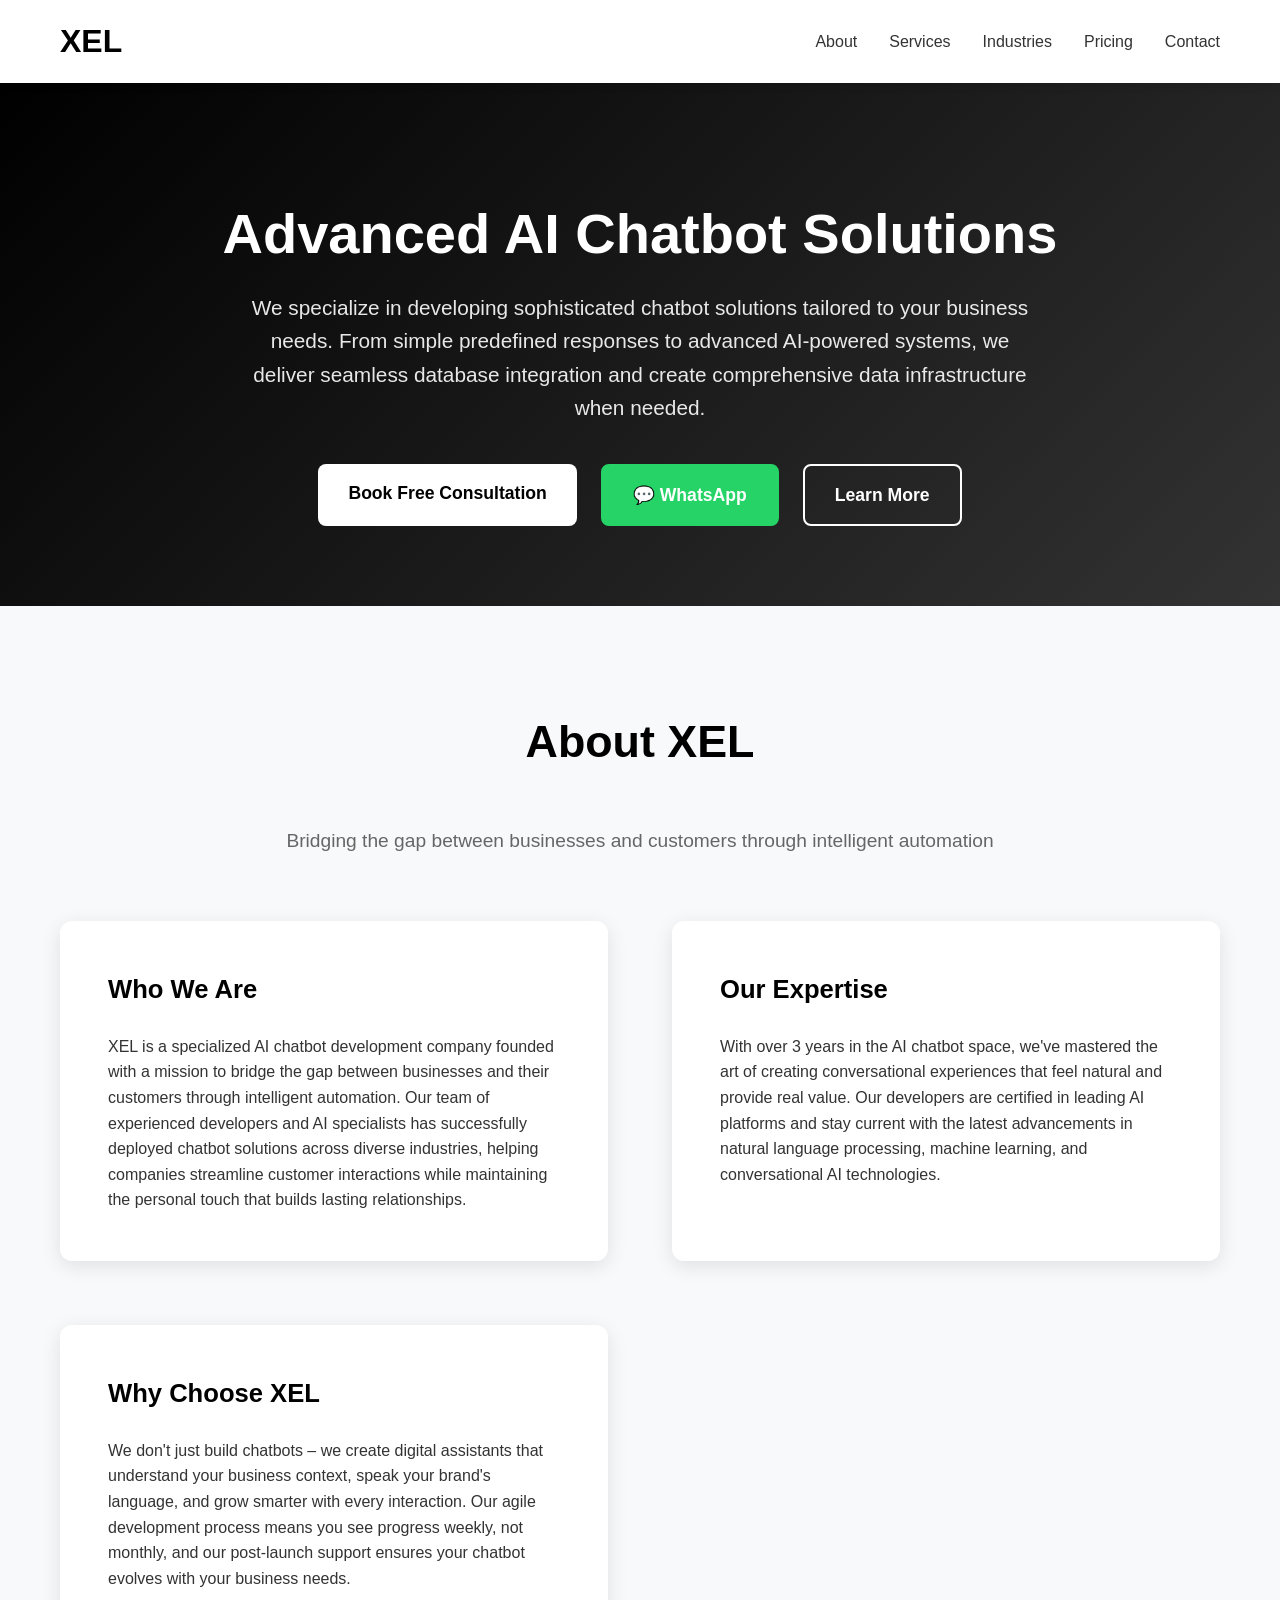
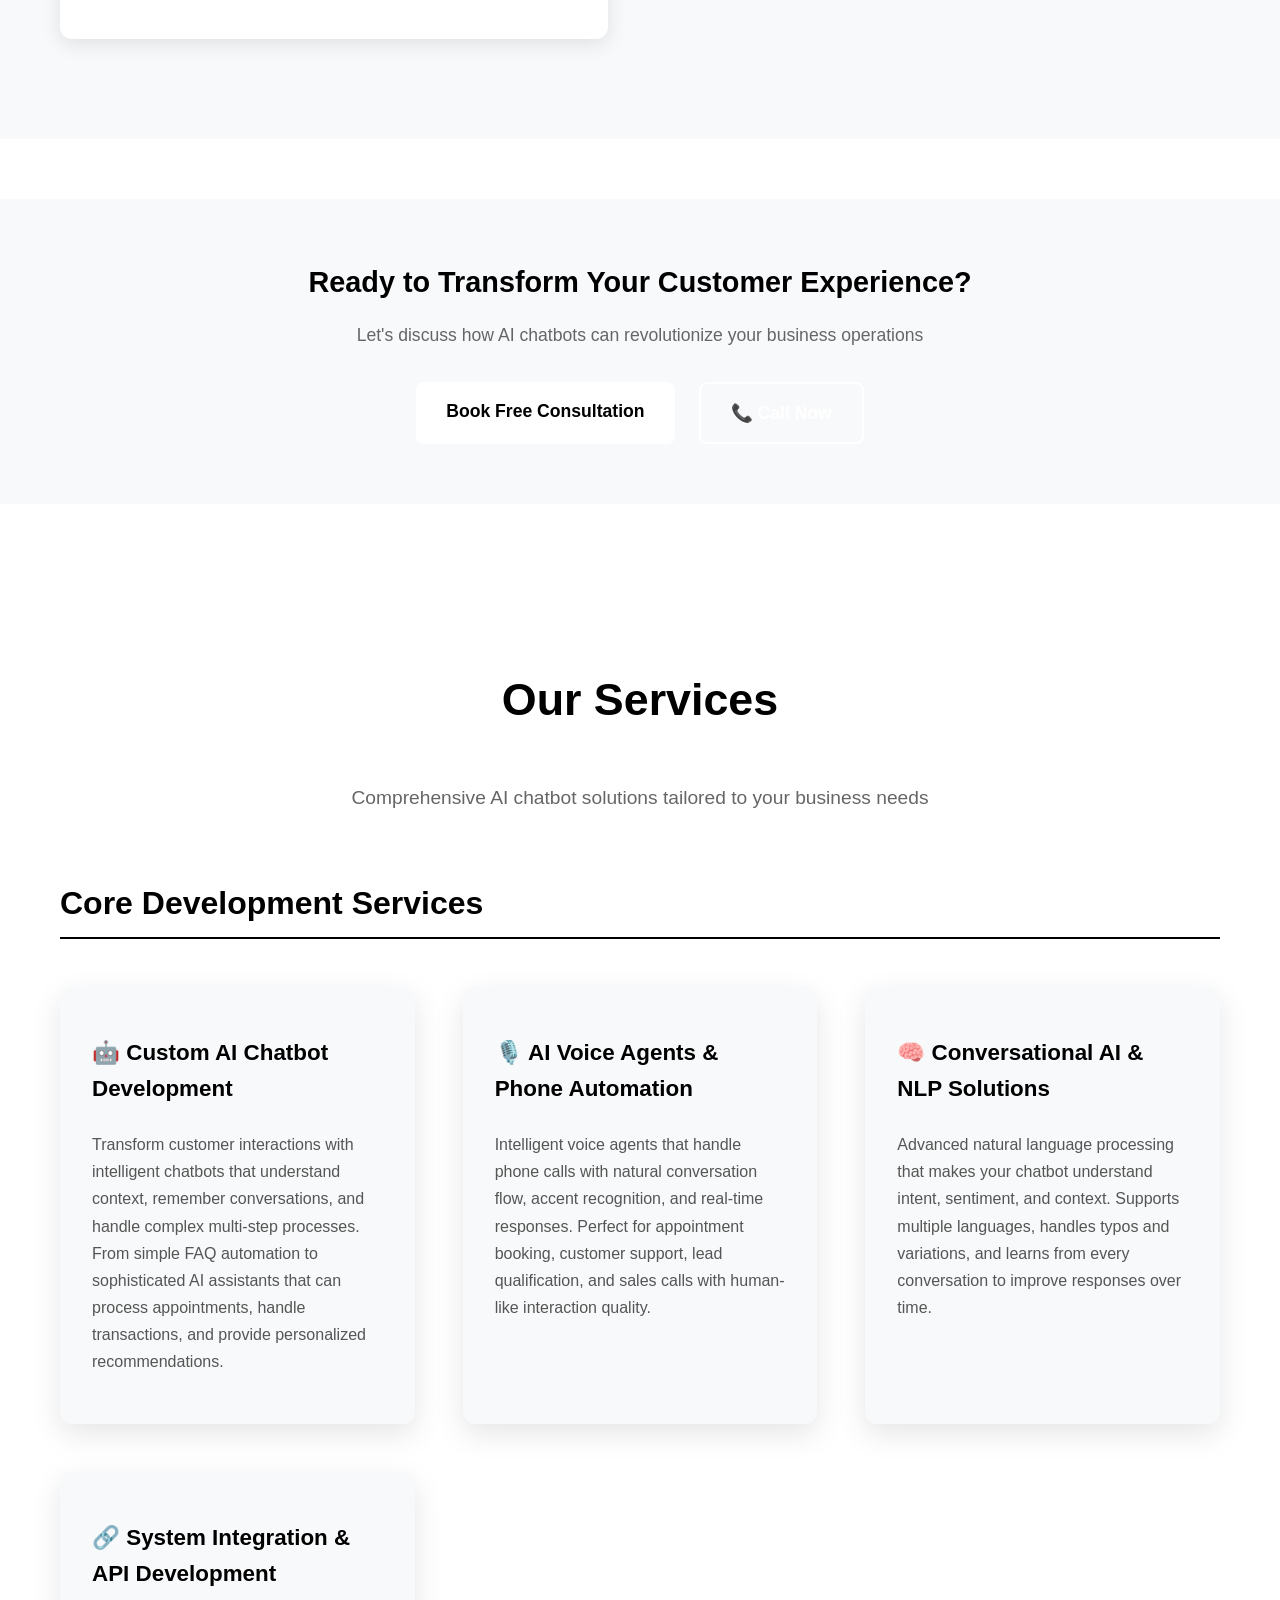
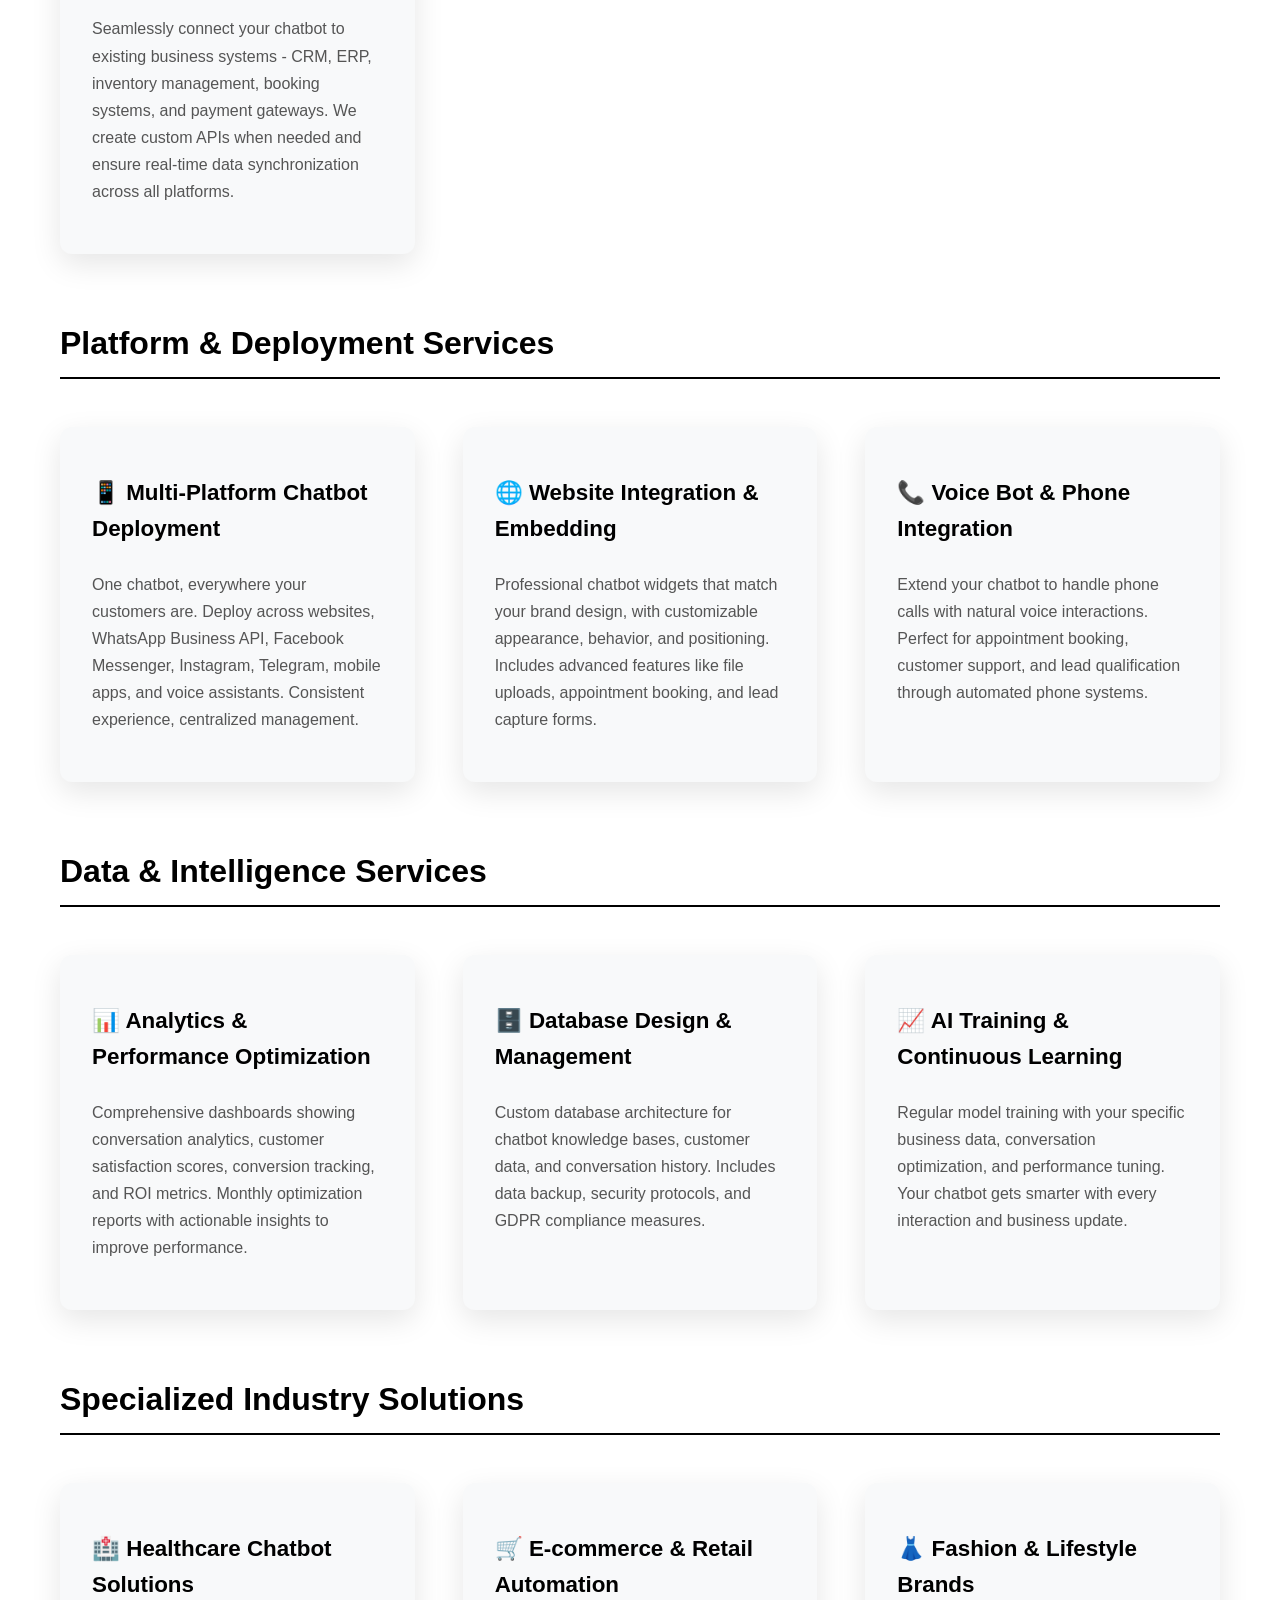
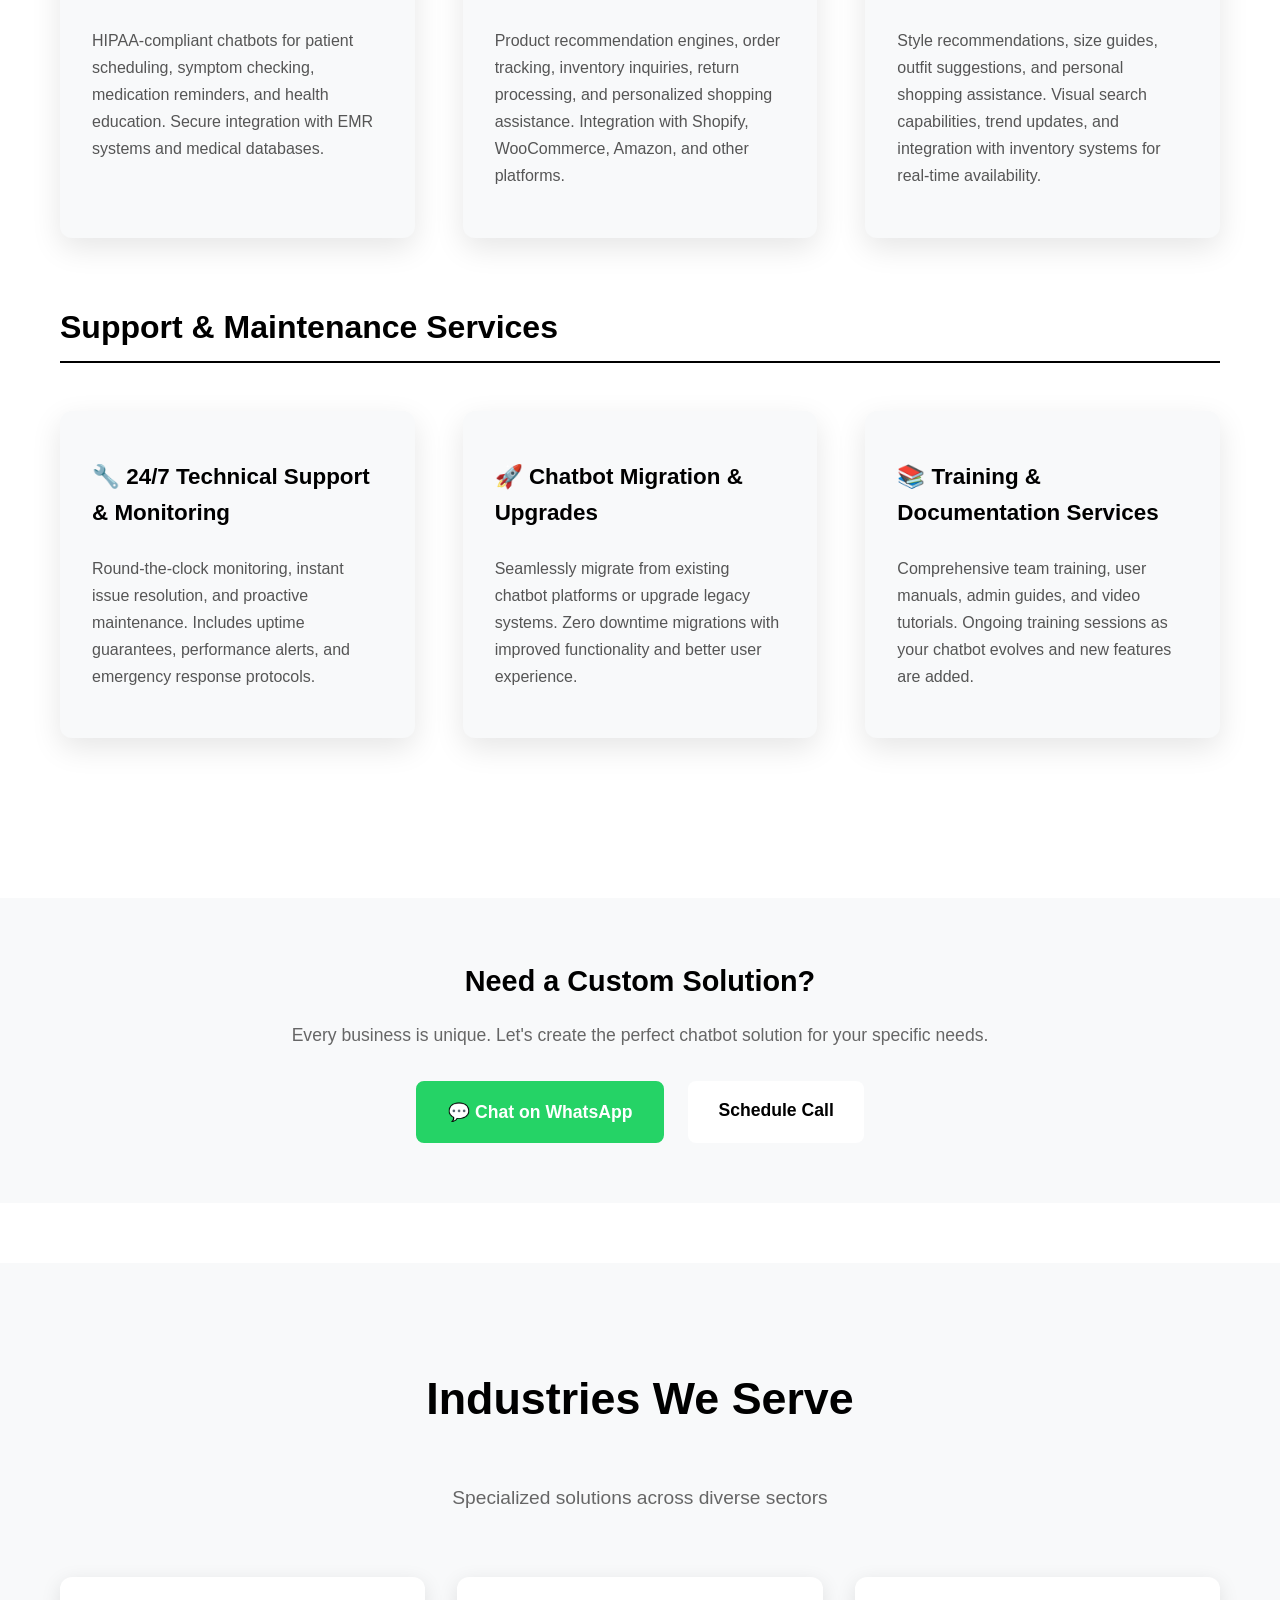
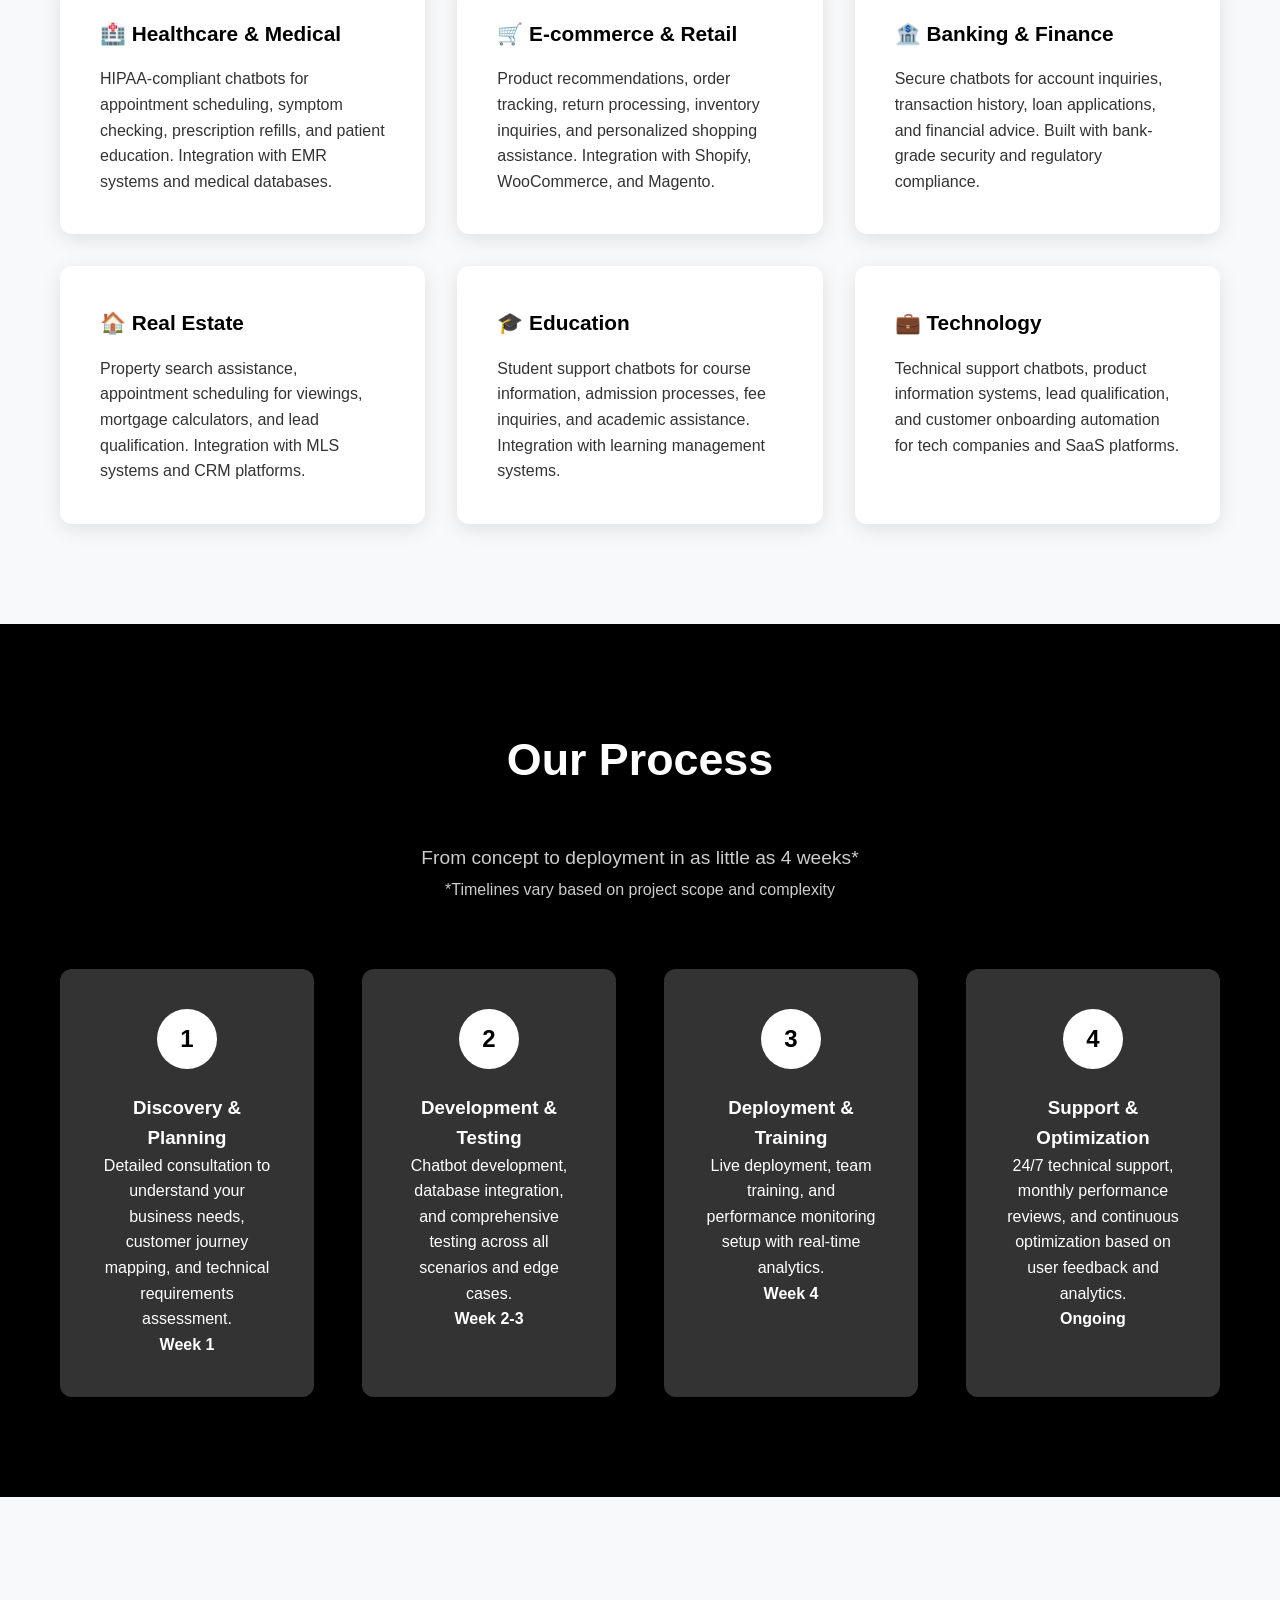
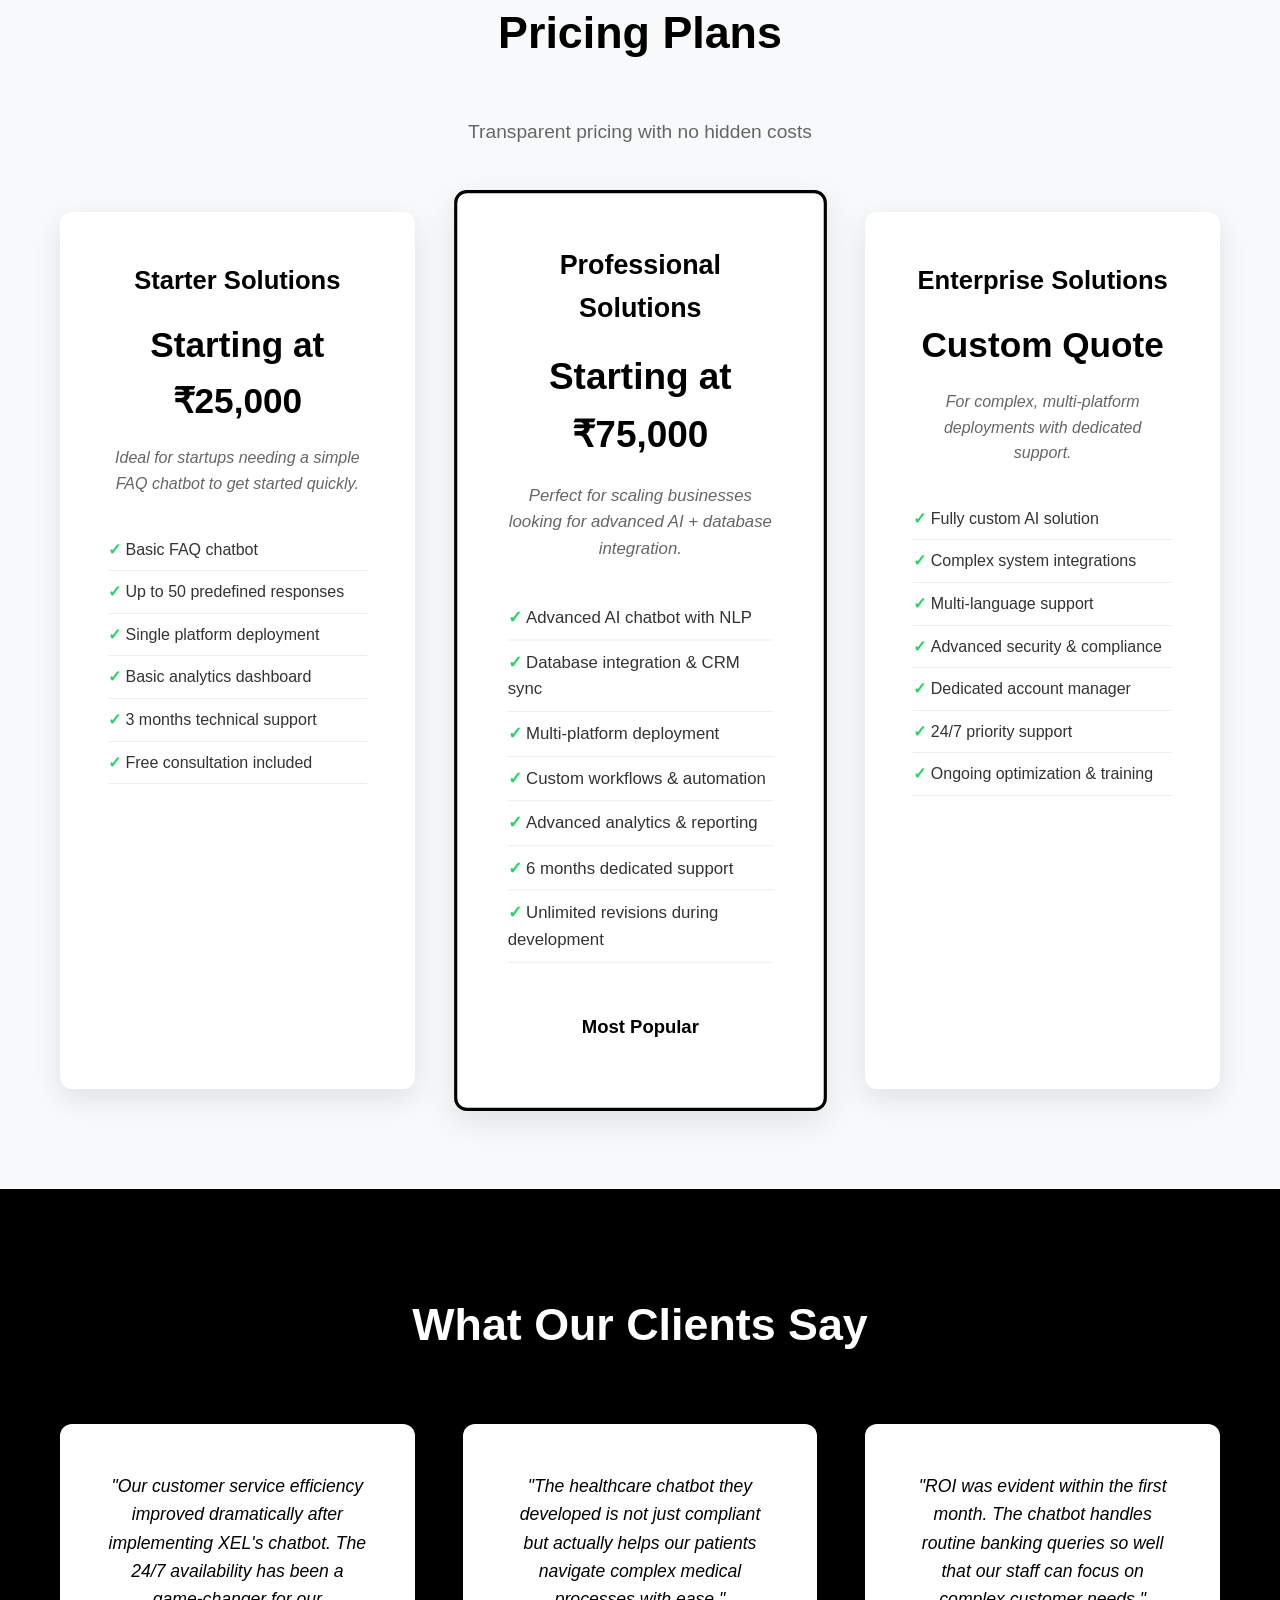
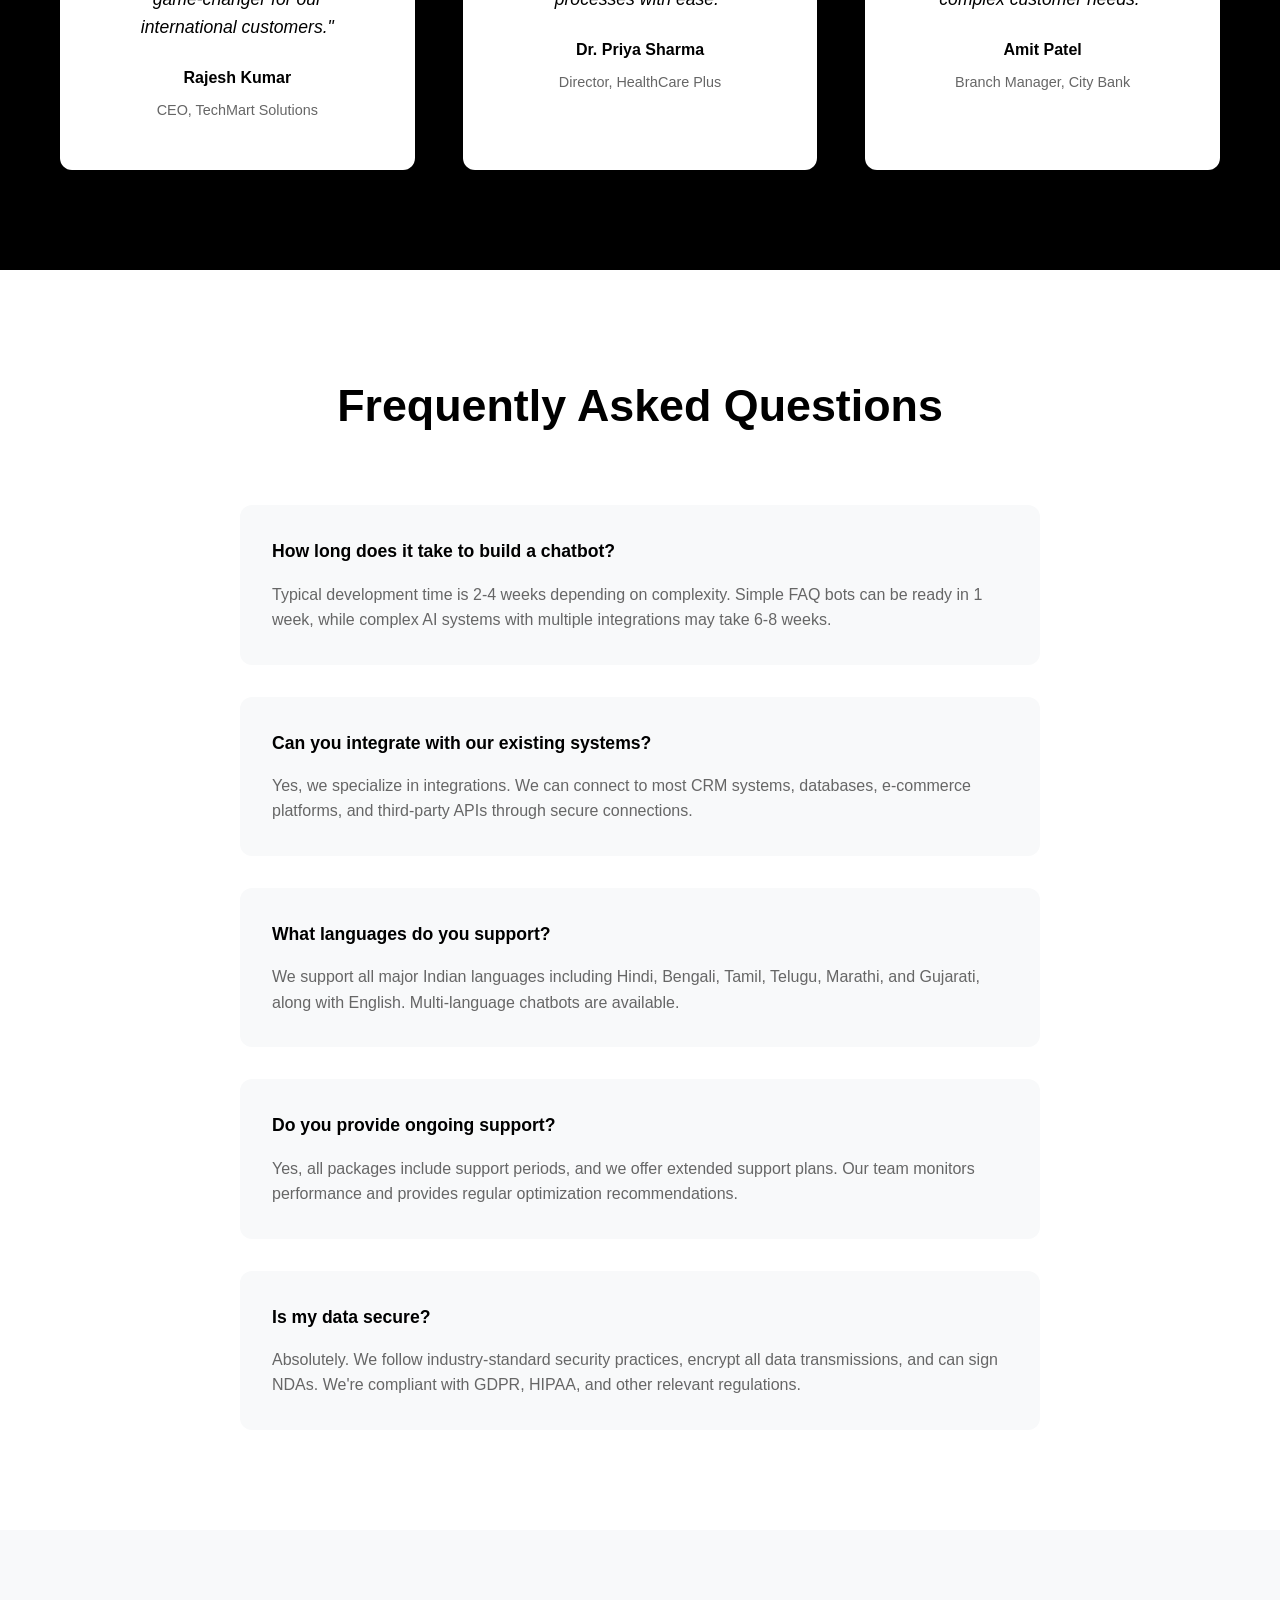
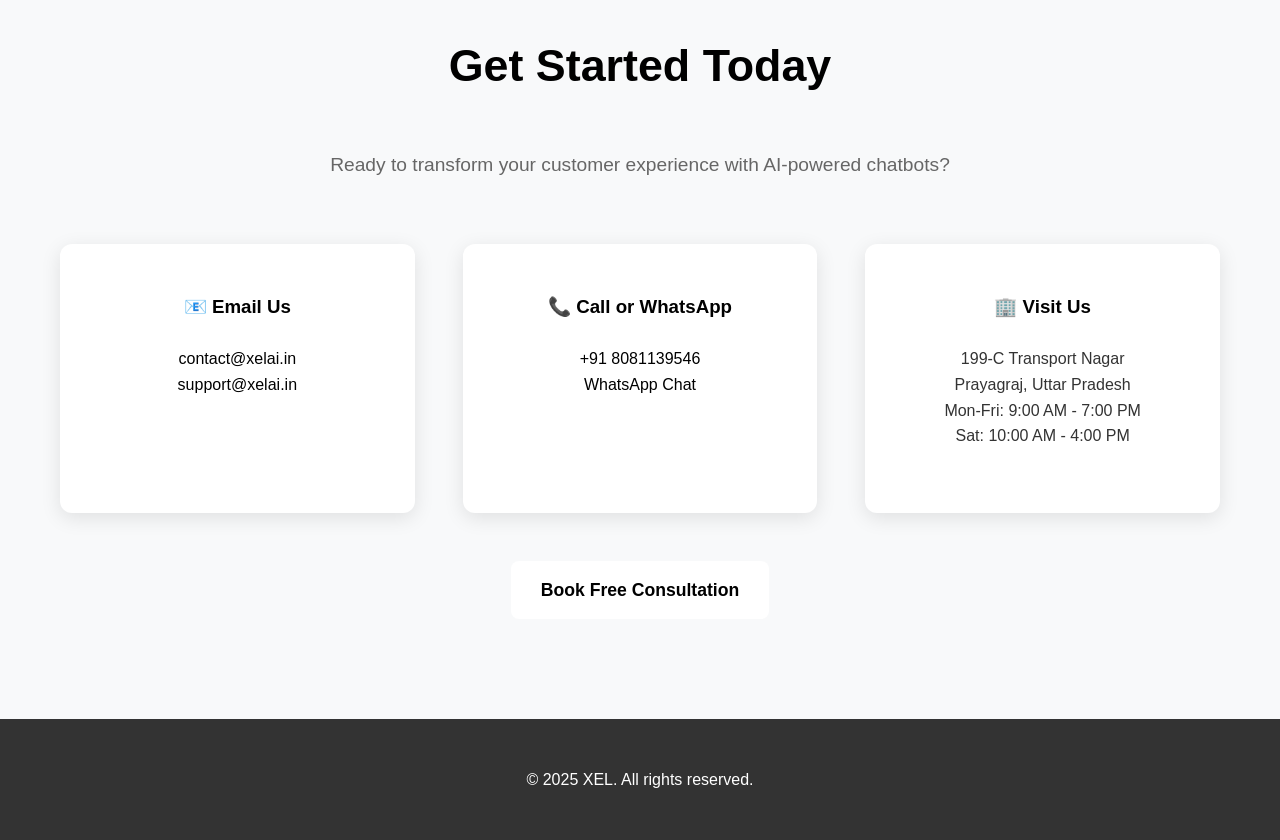
==== commit 8261045a: "Rename xel website final/index.html to index.html" ====
--- a/index.html
+++ b/index.html
@@ -6,541 +6,947 @@
     <title>XEL - Advanced AI Chatbot Solutions | Custom Development & Integration</title>
     <meta name="description" content="XEL specializes in AI chatbot development for businesses. Custom solutions, database integration, multi-platform deployment. 3+ years experience across healthcare, e-commerce, banking & more.">
     <meta name="keywords" content="AI chatbot development, custom chatbots, database integration, WhatsApp chatbot, healthcare chatbot, e-commerce chatbot">
-    <link rel="icon" type="image/png" href="[data-uri]">
-    <script src="https://cdn.tailwindcss.com"></script>
+    <link rel="icon" type="image/x-icon" href="/favicon.ico">
     <style>
-        .mobile-menu {
-            display: none;
-        }
-        .mobile-menu.active {
-            display: block;
-        }
+        * {
+            margin: 0;
+            padding: 0;
+            box-sizing: border-box;
+        }
+
+        body {
+            font-family: -apple-system, BlinkMacSystemFont, 'Segoe UI', Roboto, sans-serif;
+            line-height: 1.6;
+            color: #333;
+            background: #fff;
+        }
+
+        .container {
+            max-width: 1200px;
+            margin: 0 auto;
+            padding: 0 20px;
+        }
+
+        /* Header */
+        .header {
+            background: #fff;
+            box-shadow: 0 2px 10px rgba(0,0,0,0.1);
+            position: fixed;
+            width: 100%;
+            top: 0;
+            z-index: 1000;
+            padding: 1rem 0;
+        }
+
+        .nav {
+            display: flex;
+            justify-content: space-between;
+            align-items: center;
+        }
+
+        .logo {
+            font-size: 2rem;
+            font-weight: bold;
+            color: #000;
+            text-decoration: none;
+        }
+
+        .nav-links {
+            display: flex;
+            list-style: none;
+            gap: 2rem;
+        }
+
+        .nav-links a {
+            text-decoration: none;
+            color: #333;
+            font-weight: 500;
+            transition: color 0.3s;
+        }
+
+        .nav-links a:hover {
+            color: #000;
+        }
+
+        /* Hero Section */
+        .hero {
+            background: linear-gradient(135deg, #000 0%, #333 100%);
+            color: white;
+            padding: 120px 0 80px;
+            text-align: center;
+            margin-top: 80px;
+        }
+
+        .hero h1 {
+            font-size: 3.5rem;
+            font-weight: 700;
+            margin-bottom: 1.5rem;
+            line-height: 1.2;
+        }
+
+        .hero p {
+            font-size: 1.3rem;
+            margin-bottom: 2.5rem;
+            opacity: 0.9;
+            line-height: 1.6;
+            max-width: 800px;
+            margin-left: auto;
+            margin-right: auto;
+        }
+
+        .cta-buttons {
+            display: flex;
+            gap: 1.5rem;
+            justify-content: center;
+            flex-wrap: wrap;
+        }
+
+        .btn {
+            padding: 15px 30px;
+            border: none;
+            border-radius: 8px;
+            font-size: 1.1rem;
+            font-weight: 600;
+            cursor: pointer;
+            transition: all 0.3s;
+            text-decoration: none;
+            display: inline-block;
+        }
+
+        .btn-primary {
+            background: #fff;
+            color: #000;
+        }
+
+        .btn-primary:hover {
+            background: #f0f0f0;
+            transform: translateY(-2px);
+        }
+
+        .btn-secondary {
+            background: transparent;
+            color: #fff;
+            border: 2px solid #fff;
+        }
+
+        .btn-secondary:hover {
+            background: #fff;
+            color: #000;
+        }
+
+        .btn-whatsapp {
+            background: #25D366;
+            color: #fff;
+            border: 2px solid #25D366;
+        }
+
+        .btn-whatsapp:hover {
+            background: #128C7E;
+            border-color: #128C7E;
+        }
+
+        /* Section Styles */
+        .section {
+            padding: 100px 0;
+        }
+
+        .section-title {
+            text-align: center;
+            font-size: 2.8rem;
+            font-weight: 700;
+            margin-bottom: 3rem;
+            color: #000;
+        }
+
+        .section-subtitle {
+            text-align: center;
+            font-size: 1.2rem;
+            color: #666;
+            margin-bottom: 4rem;
+            max-width: 800px;
+            margin-left: auto;
+            margin-right: auto;
+        }
+
+        .subsection-title {
+            font-size: 2rem;
+            font-weight: 600;
+            margin: 4rem 0 2rem 0;
+            color: #000;
+            border-bottom: 2px solid #000;
+            padding-bottom: 0.5rem;
+        }
+
+        /* CTA Section */
+        .cta-section {
+            background: #f8f9fa;
+            padding: 60px 0;
+            text-align: center;
+            margin: 60px 0;
+        }
+
+        .cta-section h3 {
+            font-size: 1.8rem;
+            margin-bottom: 1rem;
+            color: #000;
+        }
+
+        .cta-section p {
+            font-size: 1.1rem;
+            color: #666;
+            margin-bottom: 2rem;
+        }
+
+        /* About Section */
+        .about {
+            background: #f8f9fa;
+        }
+
+        .about-grid {
+            display: grid;
+            grid-template-columns: repeat(auto-fit, minmax(350px, 1fr));
+            gap: 4rem;
+            margin-top: 4rem;
+        }
+
+        .about-card {
+            background: #fff;
+            padding: 3rem;
+            border-radius: 12px;
+            box-shadow: 0 5px 20px rgba(0,0,0,0.1);
+        }
+
+        .about-card h3 {
+            font-size: 1.6rem;
+            margin-bottom: 1.5rem;
+            color: #000;
+        }
+
+        /* Services Section */
+        .services {
+            background: #fff;
+        }
+
+        .services-grid {
+            display: grid;
+            grid-template-columns: repeat(auto-fit, minmax(350px, 1fr));
+            gap: 3rem;
+            margin-top: 3rem;
+        }
+
+        .service-card {
+            background: #f8f9fa;
+            padding: 3rem 2rem;
+            border-radius: 12px;
+            box-shadow: 0 10px 30px rgba(0,0,0,0.1);
+            transition: transform 0.3s;
+        }
+
+        .service-card:hover {
+            transform: translateY(-5px);
+        }
+
+        .service-card h4 {
+            font-size: 1.4rem;
+            margin-bottom: 1.5rem;
+            color: #000;
+            display: flex;
+            align-items: center;
+            gap: 0.5rem;
+        }
+
+        .service-card p {
+            line-height: 1.7;
+            color: #555;
+        }
+
+        /* Industries Section */
+        .industries {
+            background: #f8f9fa;
+        }
+
+        .industries-grid {
+            display: grid;
+            grid-template-columns: repeat(auto-fit, minmax(280px, 1fr));
+            gap: 2rem;
+            margin-top: 4rem;
+        }
+
+        .industry-card {
+            background: #fff;
+            padding: 2.5rem;
+            border-radius: 12px;
+            box-shadow: 0 5px 20px rgba(0,0,0,0.1);
+            transition: transform 0.3s;
+        }
+
+        .industry-card:hover {
+            transform: translateY(-3px);
+        }
+
+        .industry-card h3 {
+            color: #000;
+            margin-bottom: 1rem;
+            font-size: 1.3rem;
+        }
+
+        /* Process Section */
+        .process {
+            background: #000;
+            color: #fff;
+        }
+
+        .process .section-title {
+            color: #fff;
+        }
+
+        .process .section-subtitle {
+            color: #ccc;
+        }
+
+        .process-grid {
+            display: grid;
+            grid-template-columns: repeat(auto-fit, minmax(250px, 1fr));
+            gap: 3rem;
+            margin-top: 4rem;
+        }
+
+        .process-card {
+            background: #333;
+            padding: 2.5rem;
+            border-radius: 12px;
+            text-align: center;
+        }
+
+        .process-number {
+            width: 60px;
+            height: 60px;
+            background: #fff;
+            color: #000;
+            border-radius: 50%;
+            display: flex;
+            align-items: center;
+            justify-content: center;
+            font-size: 1.5rem;
+            font-weight: bold;
+            margin: 0 auto 1.5rem;
+        }
+
+        /* Pricing Section */
+        .pricing {
+            background: #f8f9fa;
+        }
+
+        .pricing-grid {
+            display: grid;
+            grid-template-columns: repeat(auto-fit, minmax(320px, 1fr));
+            gap: 3rem;
+            margin-top: 4rem;
+        }
+
+        .pricing-card {
+            background: #fff;
+            padding: 3rem;
+            border-radius: 12px;
+            box-shadow: 0 10px 30px rgba(0,0,0,0.1);
+            text-align: center;
+            position: relative;
+        }
+
+        .pricing-card.featured {
+            border: 3px solid #000;
+            transform: scale(1.05);
+        }
+
+        .pricing-card h3 {
+            font-size: 1.6rem;
+            margin-bottom: 1rem;
+            color: #000;
+        }
+
+        .pricing-price {
+            font-size: 2.2rem;
+            font-weight: bold;
+            color: #000;
+            margin-bottom: 1rem;
+        }
+
+        .pricing-subtitle {
+            font-size: 1rem;
+            color: #666;
+            margin-bottom: 2rem;
+            font-style: italic;
+        }
+
+        .pricing-features {
+            list-style: none;
+            margin-bottom: 2rem;
+            text-align: left;
+        }
+
+        .pricing-features li {
+            padding: 0.5rem 0;
+            border-bottom: 1px solid #eee;
+        }
+
+        .pricing-features li:before {
+            content: "✓ ";
+            color: #25D366;
+            font-weight: bold;
+        }
+
+        /* FAQ Section */
+        .faq {
+            background: #fff;
+        }
+
+        .faq-grid {
+            display: grid;
+            gap: 2rem;
+            margin-top: 4rem;
+            max-width: 800px;
+            margin-left: auto;
+            margin-right: auto;
+        }
+
+        .faq-item {
+            background: #f8f9fa;
+            padding: 2rem;
+            border-radius: 12px;
+            cursor: pointer;
+            transition: all 0.3s;
+        }
+
+        .faq-item:hover {
+            background: #e9ecef;
+        }
+
+        .faq-question {
+            font-weight: 600;
+            font-size: 1.1rem;
+            margin-bottom: 1rem;
+            color: #000;
+        }
+
+        .faq-answer {
+            color: #666;
+            line-height: 1.6;
+        }
+
+        /* Testimonials */
+        .testimonials {
+            padding: 100px 0;
+            background: #000;
+            color: #fff;
+        }
+
+        .testimonials .section-title {
+            color: #fff;
+        }
+
+        .testimonial-grid {
+            display: grid;
+            grid-template-columns: repeat(auto-fit, minmax(300px, 1fr));
+            gap: 3rem;
+            margin-top: 4rem;
+        }
+
+        .testimonial-card {
+            background: #fff;
+            color: #000;
+            padding: 3rem;
+            border-radius: 12px;
+            text-align: center;
+        }
+
+        .testimonial-quote {
+            font-size: 1.1rem;
+            font-style: italic;
+            margin-bottom: 1.5rem;
+            line-height: 1.6;
+        }
+
+        .testimonial-author {
+            font-weight: 600;
+            margin-bottom: 0.5rem;
+        }
+
+        .testimonial-role {
+            color: #666;
+            font-size: 0.9rem;
+        }
+
+        /* Contact */
+        .contact {
+            padding: 100px 0;
+            background: #f8f9fa;
+            text-align: center;
+        }
+
+        .contact-grid {
+            display: grid;
+            grid-template-columns: repeat(auto-fit, minmax(300px, 1fr));
+            gap: 3rem;
+            margin-top: 4rem;
+        }
+
+        .contact-card {
+            background: #fff;
+            padding: 3rem;
+            border-radius: 12px;
+            box-shadow: 0 5px 20px rgba(0,0,0,0.1);
+        }
+
+        .contact-card h3 {
+            color: #000;
+            margin-bottom: 1.5rem;
+        }
+
+        .contact-info {
+            margin: 1rem 0;
+        }
+
+        .contact-info a {
+            color: #000;
+            text-decoration: none;
+            font-weight: 500;
+        }
+
+        .contact-info a:hover {
+            text-decoration: underline;
+        }
+
+        /* Footer */
+        .footer {
+            background: #333;
+            color: #fff;
+            padding: 3rem 0;
+            text-align: center;
+        }
+
+        /* Responsive */
         @media (max-width: 768px) {
+            .hero h1 {
+                font-size: 2.5rem;
+            }
+            
+            .hero p {
+                font-size: 1.1rem;
+            }
+            
             .nav-links {
                 display: none;
             }
-            .mobile-menu-button {
-                display: block;
+            
+            .cta-buttons {
+                flex-direction: column;
+                align-items: center;
             }
-        }
-        @media (min-width: 769px) {
-            .mobile-menu-button {
-                display: none;
+
+            .pricing-card.featured {
+                transform: none;
+            }
+
+            .section-title {
+                font-size: 2.2rem;
+            }
+
+            .subsection-title {
+                font-size: 1.6rem;
             }
         }
     </style>
 </head>
-<body class="bg-white">
-    <!-- Navigation -->
-    <nav class="bg-white shadow-lg fixed w-full z-50">
-        <div class="max-w-7xl mx-auto px-4 sm:px-6 lg:px-8">
-            <div class="flex justify-between items-center h-16">
-                <div class="flex items-center">
-                    <img src="assets/logo-black.png" alt="XEL Logo" class="h-8 w-auto">
-                </div>
-                
-                <!-- Desktop Navigation -->
-                <div class="nav-links hidden md:flex space-x-8">
-                    <a href="#home" class="text-gray-700 hover:text-blue-600 transition duration-300">Home</a>
-                    <a href="#about" class="text-gray-700 hover:text-blue-600 transition duration-300">About</a>
-                    <a href="#services" class="text-gray-700 hover:text-blue-600 transition duration-300">Services</a>
-                    <a href="#process" class="text-gray-700 hover:text-blue-600 transition duration-300">Process</a>
-                    <a href="#contact" class="text-gray-700 hover:text-blue-600 transition duration-300">Contact</a>
-                </div>
-
-                <!-- Mobile menu button -->
-                <div class="mobile-menu-button md:hidden">
-                    <button id="mobile-menu-toggle" class="text-gray-700 hover:text-blue-600 focus:outline-none">
-                        <svg class="h-6 w-6" fill="none" viewBox="0 0 24 24" stroke="currentColor">
-                            <path stroke-linecap="round" stroke-linejoin="round" stroke-width="2" d="M4 6h16M4 12h16M4 18h16" />
-                        </svg>
-                    </button>
-                </div>
-            </div>
-
-            <!-- Mobile Navigation Menu -->
-            <div id="mobile-menu" class="mobile-menu md:hidden bg-white border-t">
-                <div class="px-2 pt-2 pb-3 space-y-1">
-                    <a href="#home" class="block px-3 py-2 text-gray-700 hover:text-blue-600 transition duration-300">Home</a>
-                    <a href="#about" class="block px-3 py-2 text-gray-700 hover:text-blue-600 transition duration-300">About</a>
-                    <a href="#services" class="block px-3 py-2 text-gray-700 hover:text-blue-600 transition duration-300">Services</a>
-                    <a href="#process" class="block px-3 py-2 text-gray-700 hover:text-blue-600 transition duration-300">Process</a>
-                    <a href="#contact" class="block px-3 py-2 text-gray-700 hover:text-blue-600 transition duration-300">Contact</a>
-                </div>
-            </div>
-        </div>
-    </nav>
+<body>
+    <!-- Header -->
+    <header class="header">
+        <nav class="nav container">
+            <a href="/" class="logo">XEL</a>
+            <ul class="nav-links">
+                <li><a href="#about">About</a></li>
+                <li><a href="#services">Services</a></li>
+                <li><a href="#industries">Industries</a></li>
+                <li><a href="#pricing">Pricing</a></li>
+                <li><a href="#contact">Contact</a></li>
+            </ul>
+        </nav>
+    </header>
 
     <!-- Hero Section -->
-    <section id="home" class="pt-16 bg-gradient-to-br from-blue-50 to-indigo-100 min-h-screen flex items-center">
-        <div class="max-w-7xl mx-auto px-4 sm:px-6 lg:px-8 py-20">
-            <div class="grid grid-cols-1 lg:grid-cols-2 gap-12 items-center">
-                <div>
-                    <h1 class="text-4xl md:text-6xl font-bold text-gray-900 mb-6">
-                        Advanced AI Chatbot Solutions for Your Business
-                    </h1>
-                    <p class="text-xl text-gray-600 mb-8">
-                        Transform customer interactions with intelligent chatbots. Custom development, seamless integration, and 24/7 automated support across all platforms.
-                    </p>
-                    <div class="flex flex-col sm:flex-row gap-4">
-                        <a href="tel:+918081139546" class="bg-blue-600 text-white px-8 py-3 rounded-lg font-semibold hover:bg-blue-700 transition duration-300 text-center">
-                            Call Now: +91 8081139546
-                        </a>
-                        <a href="#services" class="border-2 border-blue-600 text-blue-600 px-8 py-3 rounded-lg font-semibold hover:bg-blue-600 hover:text-white transition duration-300 text-center">
-                            Explore Services
-                        </a>
+    <section class="hero">
+        <div class="container">
+            <h1>Advanced AI Chatbot Solutions</h1>
+            <p>We specialize in developing sophisticated chatbot solutions tailored to your business needs. From simple predefined responses to advanced AI-powered systems, we deliver seamless database integration and create comprehensive data infrastructure when needed.</p>
+            <div class="cta-buttons">
+                <a href="https://calendly.com/outreach-xelai/60min" class="btn btn-primary">Book Free Consultation</a>
+                <a href="https://wa.me/918081139546" class="btn btn-whatsapp">💬 WhatsApp</a>
+                <a href="#about" class="btn btn-secondary">Learn More</a>
+            </div>
+        </div>
+    </section>
+
+    <!-- About Section -->
+    <section id="about" class="section about">
+        <div class="container">
+            <h2 class="section-title">About XEL</h2>
+            <p class="section-subtitle">Bridging the gap between businesses and customers through intelligent automation</p>
+            <div class="about-grid">
+                <div class="about-card">
+                    <h3>Who We Are</h3>
+                    <p>XEL is a specialized AI chatbot development company founded with a mission to bridge the gap between businesses and their customers through intelligent automation. Our team of experienced developers and AI specialists has successfully deployed chatbot solutions across diverse industries, helping companies streamline customer interactions while maintaining the personal touch that builds lasting relationships.</p>
+                </div>
+                <div class="about-card">
+                    <h3>Our Expertise</h3>
+                    <p>With over 3 years in the AI chatbot space, we've mastered the art of creating conversational experiences that feel natural and provide real value. Our developers are certified in leading AI platforms and stay current with the latest advancements in natural language processing, machine learning, and conversational AI technologies.</p>
+                </div>
+                <div class="about-card">
+                    <h3>Why Choose XEL</h3>
+                    <p>We don't just build chatbots – we create digital assistants that understand your business context, speak your brand's language, and grow smarter with every interaction. Our agile development process means you see progress weekly, not monthly, and our post-launch support ensures your chatbot evolves with your business needs.</p>
+                </div>
+            </div>
+        </div>
+    </section>
+
+    <!-- CTA Section 1 -->
+    <section class="cta-section">
+        <div class="container">
+            <h3>Ready to Transform Your Customer Experience?</h3>
+            <p>Let's discuss how AI chatbots can revolutionize your business operations</p>
+            <div class="cta-buttons">
+                <a href="https://calendly.com/outreach-xelai/60min" class="btn btn-primary">Book Free Consultation</a>
+                <a href="tel:+918081139546" class="btn btn-secondary">📞 Call Now</a>
+            </div>
+        </div>
+    </section>
+
+    <!-- Services Section -->
+    <section id="services" class="section services">
+        <div class="container">
+            <h2 class="section-title">Our Services</h2>
+            <p class="section-subtitle">Comprehensive AI chatbot solutions tailored to your business needs</p>
+
+            <!-- Core Development Services -->
+            <h3 class="subsection-title">Core Development Services</h3>
+            <div class="services-grid">
+                <div class="service-card">
+                    <h4>🤖 Custom AI Chatbot Development</h4>
+                    <p>Transform customer interactions with intelligent chatbots that understand context, remember conversations, and handle complex multi-step processes. From simple FAQ automation to sophisticated AI assistants that can process appointments, handle transactions, and provide personalized recommendations.</p>
+                </div>
+                <div class="service-card">
+                    <h4>🎙️ AI Voice Agents & Phone Automation</h4>
+                    <p>Intelligent voice agents that handle phone calls with natural conversation flow, accent recognition, and real-time responses. Perfect for appointment booking, customer support, lead qualification, and sales calls with human-like interaction quality.</p>
+                </div>
+                <div class="service-card">
+                    <h4>🧠 Conversational AI & NLP Solutions</h4>
+                    <p>Advanced natural language processing that makes your chatbot understand intent, sentiment, and context. Supports multiple languages, handles typos and variations, and learns from every conversation to improve responses over time.</p>
+                </div>
+                <div class="service-card">
+                    <h4>🔗 System Integration & API Development</h4>
+                    <p>Seamlessly connect your chatbot to existing business systems - CRM, ERP, inventory management, booking systems, and payment gateways. We create custom APIs when needed and ensure real-time data synchronization across all platforms.</p>
+                </div>
+            </div>
+
+            <!-- Platform & Deployment Services -->
+            <h3 class="subsection-title">Platform & Deployment Services</h3>
+            <div class="services-grid">
+                <div class="service-card">
+                    <h4>📱 Multi-Platform Chatbot Deployment</h4>
+                    <p>One chatbot, everywhere your customers are. Deploy across websites, WhatsApp Business API, Facebook Messenger, Instagram, Telegram, mobile apps, and voice assistants. Consistent experience, centralized management.</p>
+                </div>
+                <div class="service-card">
+                    <h4>🌐 Website Integration & Embedding</h4>
+                    <p>Professional chatbot widgets that match your brand design, with customizable appearance, behavior, and positioning. Includes advanced features like file uploads, appointment booking, and lead capture forms.</p>
+                </div>
+                <div class="service-card">
+                    <h4>📞 Voice Bot & Phone Integration</h4>
+                    <p>Extend your chatbot to handle phone calls with natural voice interactions. Perfect for appointment booking, customer support, and lead qualification through automated phone systems.</p>
+                </div>
+            </div>
+
+            <!-- Data & Intelligence Services -->
+            <h3 class="subsection-title">Data & Intelligence Services</h3>
+            <div class="services-grid">
+                <div class="service-card">
+                    <h4>📊 Analytics & Performance Optimization</h4>
+                    <p>Comprehensive dashboards showing conversation analytics, customer satisfaction scores, conversion tracking, and ROI metrics. Monthly optimization reports with actionable insights to improve performance.</p>
+                </div>
+                <div class="service-card">
+                    <h4>🗄️ Database Design & Management</h4>
+                    <p>Custom database architecture for chatbot knowledge bases, customer data, and conversation history. Includes data backup, security protocols, and GDPR compliance measures.</p>
+                </div>
+                <div class="service-card">
+                    <h4>📈 AI Training & Continuous Learning</h4>
+                    <p>Regular model training with your specific business data, conversation optimization, and performance tuning. Your chatbot gets smarter with every interaction and business update.</p>
+                </div>
+            </div>
+
+            <!-- Specialized Industry Solutions -->
+            <h3 class="subsection-title">Specialized Industry Solutions</h3>
+            <div class="services-grid">
+                <div class="service-card">
+                    <h4>🏥 Healthcare Chatbot Solutions</h4>
+                    <p>HIPAA-compliant chatbots for patient scheduling, symptom checking, medication reminders, and health education. Secure integration with EMR systems and medical databases.</p>
+                </div>
+                <div class="service-card">
+                    <h4>🛒 E-commerce & Retail Automation</h4>
+                    <p>Product recommendation engines, order tracking, inventory inquiries, return processing, and personalized shopping assistance. Integration with Shopify, WooCommerce, Amazon, and other platforms.</p>
+                </div>
+                <div class="service-card">
+                    <h4>👗 Fashion & Lifestyle Brands</h4>
+                    <p>Style recommendations, size guides, outfit suggestions, and personal shopping assistance. Visual search capabilities, trend updates, and integration with inventory systems for real-time availability.</p>
+                </div>
+            </div>
+
+            <!-- Support & Maintenance Services -->
+            <h3 class="subsection-title">Support & Maintenance Services</h3>
+            <div class="services-grid">
+                <div class="service-card">
+                    <h4>🔧 24/7 Technical Support & Monitoring</h4>
+                    <p>Round-the-clock monitoring, instant issue resolution, and proactive maintenance. Includes uptime guarantees, performance alerts, and emergency response protocols.</p>
+                </div>
+                <div class="service-card">
+                    <h4>🚀 Chatbot Migration & Upgrades</h4>
+                    <p>Seamlessly migrate from existing chatbot platforms or upgrade legacy systems. Zero downtime migrations with improved functionality and better user experience.</p>
+                </div>
+                <div class="service-card">
+                    <h4>📚 Training & Documentation Services</h4>
+                    <p>Comprehensive team training, user manuals, admin guides, and video tutorials. Ongoing training sessions as your chatbot evolves and new features are added.</p>
+                </div>
+            </div>
+        </div>
+    </section>
+
+    <!-- CTA Section 2 -->
+    <section class="cta-section">
+        <div class="container">
+            <h3>Need a Custom Solution?</h3>
+            <p>Every business is unique. Let's create the perfect chatbot solution for your specific needs.</p>
+            <div class="cta-buttons">
+                <a href="https://wa.me/918081139546" class="btn btn-whatsapp">💬 Chat on WhatsApp</a>
+                <a href="https://calendly.com/outreach-xelai/60min" class="btn btn-primary">Schedule Call</a>
+            </div>
+        </div>
+    </section>
+
+    <!-- Industries Section -->
+    <section id="industries" class="section industries">
+        <div class="container">
+            <h2 class="section-title">Industries We Serve</h2>
+            <p class="section-subtitle">Specialized solutions across diverse sectors</p>
+            <div class="industries-grid">
+                <div class="industry-card">
+                    <h3>🏥 Healthcare & Medical</h3>
+                    <p>HIPAA-compliant chatbots for appointment scheduling, symptom checking, prescription refills, and patient education. Integration with EMR systems and medical databases.</p>
+                </div>
+                <div class="industry-card">
+                    <h3>🛒 E-commerce & Retail</h3>
+                    <p>Product recommendations, order tracking, return processing, inventory inquiries, and personalized shopping assistance. Integration with Shopify, WooCommerce, and Magento.</p>
+                </div>
+                <div class="industry-card">
+                    <h3>🏦 Banking & Finance</h3>
+                    <p>Secure chatbots for account inquiries, transaction history, loan applications, and financial advice. Built with bank-grade security and regulatory compliance.</p>
+                </div>
+                <div class="industry-card">
+                    <h3>🏠 Real Estate</h3>
+                    <p>Property search assistance, appointment scheduling for viewings, mortgage calculators, and lead qualification. Integration with MLS systems and CRM platforms.</p>
+                </div>
+                <div class="industry-card">
+                    <h3>🎓 Education</h3>
+                    <p>Student support chatbots for course information, admission processes, fee inquiries, and academic assistance. Integration with learning management systems.</p>
+                </div>
+                <div class="industry-card">
+                    <h3>💼 Technology</h3>
+                    <p>Technical support chatbots, product information systems, lead qualification, and customer onboarding automation for tech companies and SaaS platforms.</p>
+                </div>
+            </div>
+        </div>
+    </section>
+
+    <!-- Process Section -->
+    <section id="process" class="section process">
+        <div class="container">
+            <h2 class="section-title">Our Process</h2>
+            <p class="section-subtitle">From concept to deployment in as little as 4 weeks*<br><small>*Timelines vary based on project scope and complexity</small></p>
+            <div class="process-grid">
+                <div class="process-card">
+                    <div class="process-number">1</div>
+                    <h3>Discovery & Planning</h3>
+                    <p>Detailed consultation to understand your business needs, customer journey mapping, and technical requirements assessment.</p>
+                    <strong>Week 1</strong>
+                </div>
+                <div class="process-card">
+                    <div class="process-number">2</div>
+                    <h3>Development & Testing</h3>
+                    <p>Chatbot development, database integration, and comprehensive testing across all scenarios and edge cases.</p>
+                    <strong>Week 2-3</strong>
+                </div>
+                <div class="process-card">
+                    <div class="process-number">3</div>
+                    <h3>Deployment & Training</h3>
+                    <p>Live deployment, team training, and performance monitoring setup with real-time analytics.</p>
+                    <strong>Week 4</strong>
+                </div>
+                <div class="process-card">
+                    <div class="process-number">4</div>
+                    <h3>Support & Optimization</h3>
+                    <p>24/7 technical support, monthly performance reviews, and continuous optimization based on user feedback and analytics.</p>
+                    <strong>Ongoing</strong>
+                </div>
+            </div>
+        </div>
+    </section>
+
+    <!-- Pricing Section -->
+    <section id="pricing" class="section pricing">
+        <div class="container">
+            <h2 class="section-title">Pricing Plans</h2>
+            <p class="section-subtitle">Transparent pricing with no hidden costs</p>
+            <div class="pricing-grid">
+                <div class="pricing-card">
+                    <h3>Starter Solutions</h3>
+                    <div class="pricing-price">Starting at ₹25,000</div>
+                    <p class="pricing-subtitle">Ideal for startups needing a simple FAQ chatbot to get started quickly.</p>
+                    <ul class="pricing-features">
+                        <li>Basic FAQ chatbot</li>
+                        <li>Up to 50 predefined responses</li>
+                        <li>Single platform deployment</li>
+                        <li>Basic analytics dashboard</li>
+                        <li>3 months technical support</li>
+                        <li>Free consultation included</li>
+                    </ul>
+                    <a href="https://calendly.com/outreach-xelai/60min" class="btn btn-secondary">Get Started</a>
+                </div>
+                <div class="pricing-card featured">
+                    <h3>Professional Solutions</h3>
+                    <div class="pricing-price">Starting at ₹75,000</div>
+                    <p class="pricing-subtitle">Perfect for scaling businesses looking for advanced AI + database integration.</p>
+                    <ul class="pricing-features">
+                        <li>Advanced AI chatbot with NLP</li>
+                        <li>Database integration & CRM sync</li>
+                        <li>Multi-platform deployment</li>
+                        <li>Custom workflows & automation</li>
+                        <li>Advanced analytics & reporting</li>
+                        <li>6 months dedicated support</li>
+                        <li>Unlimited revisions during development</li>
+                    </ul>
+                    <a href="https://calendly.com/outreach-xelai/60min" class="btn btn-primary">Most Popular</a>
+                </div>
+                <div class="pricing-card">
+                    <h3>Enterprise Solutions</h3>
+                    <div class="pricing-price">Custom Quote</div>
+                    <p class="pricing-subtitle">For complex, multi‑platform deployments with dedicated support.</p>
+                    <ul class="pricing-features">
+                        <li>Fully custom AI solution</li>
+                        <li>Complex system integrations</li>
+                        <li>Multi-language support</li>
+                        <li>Advanced security & compliance</li>
+                        <li>Dedicated account manager</li>
+                        <li>24/7 priority support</li>
+                        <li>Ongoing optimization & training</li>
+                    </ul>
+                    <a href="https://calendly.com/outreach-xelai/60min" class="btn btn-secondary">Contact Us</a>
+                </div>
+            </div>
+        </div>
+    </section>
+
+    <!-- Testimonials -->
+    <section id="testimonials" class="testimonials">
+        <div class="container">
+            <h2 class="section-title">What Our Clients Say</h2>
+            <div class="testimonial-grid">
+                <div class="testimonial-card">
+                    <div class="testimonial-quote">"Our customer service efficiency improved dramatically after implementing XEL's chatbot. The 24/7 availability has been a game-changer for our international customers."</div>
+                    <div class="testimonial-author">Rajesh Kumar</div>
+                    <div class="testimonial-role">CEO, TechMart Solutions</div>
+                </div>
+                <div class="testimonial-card">
+                    <div class="testimonial-quote">"The healthcare chatbot they developed is not just compliant but actually helps our patients navigate complex medical processes with ease."</div>
+                    <div class="testimonial-author">Dr. Priya Sharma</div>
+                    <div class="testimonial-role">Director, HealthCare Plus</div>
+                </div>
+                <div class="testimonial-card">
+                    <div class="testimonial-quote">"ROI was evident within the first month. The chatbot handles routine banking queries so well that our staff can focus on complex customer needs."</div>
+                    <div class="testimonial-author">Amit Patel</div>
+                    <div class="testimonial-role">Branch Manager, City Bank</div>
+                </div>
+            </div>
+        </div>
+    </section>
+
+    <!-- FAQ Section -->
+    <section id="faq" class="section faq">
+        <div class="container">
+            <h2 class="section-title">Frequently Asked Questions</h2>
+            <div class="faq-grid">
+                <div class="faq-item">
+                    <div class="faq-question">How long does it take to build a chatbot?</div>
+                    <div class="faq-answer">Typical development time is 2-4 weeks depending on complexity. Simple FAQ bots can be ready in 1 week, while complex AI systems with multiple integrations may take 6-8 weeks.</div>
+                </div>
+                <div class="faq-item">
+                    <div class="faq-question">Can you integrate with our existing systems?</div>
+                    <div class="faq-answer">Yes, we specialize in integrations. We can connect to most CRM systems, databases, e-commerce platforms, and third-party APIs through secure connections.</div>
+                </div>
+                <div class="faq-item">
+                    <div class="faq-question">What languages do you support?</div>
+                    <div class="faq-answer">We support all major Indian languages including Hindi, Bengali, Tamil, Telugu, Marathi, and Gujarati, along with English. Multi-language chatbots are available.</div>
+                </div>
+                <div class="faq-item">
+                    <div class="faq-question">Do you provide ongoing support?</div>
+                    <div class="faq-answer">Yes, all packages include support periods, and we offer extended support plans. Our team monitors performance and provides regular optimization recommendations.</div>
+                </div>
+                <div class="faq-item">
+                    <div class="faq-question">Is my data secure?</div>
+                    <div class="faq-answer">Absolutely. We follow industry-standard security practices, encrypt all data transmissions, and can sign NDAs. We're compliant with GDPR, HIPAA, and other relevant regulations.</div>
+                </div>
+            </div>
+        </div>
+    </section>
+
+    <!-- Contact -->
+    <section id="contact" class="section contact">
+        <div class="container">
+            <h2 class="section-title">Get Started Today</h2>
+            <p class="section-subtitle">Ready to transform your customer experience with AI-powered chatbots?</p>
+            <div class="contact-grid">
+                <div class="contact-card">
+                    <h3>📧 Email Us</h3>
+                    <div class="contact-info">
+                        <a href="mailto:contact@xelai.in">contact@xelai.in</a><br>
+                        <a href="mailto:support@xelai.in">support@xelai.in</a>
                     </div>
                 </div>
-                <div class="relative">
-                    <img src="assets/logo-gradient.png" alt="XEL AI Chatbot" class="w-full max-w-md mx-auto">
-                </div>
-            </div>
-        </div>
-    </section>
-
-    <!-- About Section -->
-    <section id="about" class="py-20 bg-white">
-        <div class="max-w-7xl mx-auto px-4 sm:px-6 lg:px-8">
-            <div class="text-center mb-16">
-                <h2 class="text-3xl md:text-4xl font-bold text-gray-900 mb-4">About XEL</h2>
-                <p class="text-xl text-gray-600 max-w-3xl mx-auto">
-                    Leading AI chatbot development company with 3+ years of expertise in creating intelligent conversational solutions for businesses across industries.
-                </p>
-            </div>
-
-            <div class="grid grid-cols-1 md:grid-cols-2 lg:grid-cols-3 gap-8">
-                <div class="bg-gray-50 p-8 rounded-lg">
-                    <div class="w-12 h-12 bg-blue-600 rounded-lg flex items-center justify-center mb-4">
-                        <svg class="w-6 h-6 text-white" fill="none" stroke="currentColor" viewBox="0 0 24 24">
-                            <path stroke-linecap="round" stroke-linejoin="round" stroke-width="2" d="M13 10V3L4 14h7v7l9-11h-7z"></path>
-                        </svg>
+                <div class="contact-card">
+                    <h3>📞 Call or WhatsApp</h3>
+                    <div class="contact-info">
+                        <a href="tel:+918081139546">+91 8081139546</a><br>
+                        <a href="https://wa.me/918081139546">WhatsApp Chat</a>
                     </div>
-                    <h3 class="text-xl font-semibold text-gray-900 mb-3">3+ Years Experience</h3>
-                    <p class="text-gray-600">Proven track record in AI chatbot development across multiple industries and platforms.</p>
-                </div>
-
-                <div class="bg-gray-50 p-8 rounded-lg">
-                    <div class="w-12 h-12 bg-blue-600 rounded-lg flex items-center justify-center mb-4">
-                        <svg class="w-6 h-6 text-white" fill="none" stroke="currentColor" viewBox="0 0 24 24">
-                            <path stroke-linecap="round" stroke-linejoin="round" stroke-width="2" d="M9 12l2 2 4-4m6 2a9 9 0 11-18 0 9 9 0 0118 0z"></path>
-                        </svg>
+                </div>
+                <div class="contact-card">
+                    <h3>🏢 Visit Us</h3>
+                    <div class="contact-info">
+                        199-C Transport Nagar<br>
+                        Prayagraj, Uttar Pradesh<br>
+                        Mon-Fri: 9:00 AM - 7:00 PM<br>
+                        Sat: 10:00 AM - 4:00 PM
                     </div>
-                    <h3 class="text-xl font-semibold text-gray-900 mb-3">Custom Solutions</h3>
-                    <p class="text-gray-600">Tailored chatbot solutions designed specifically for your business needs and requirements.</p>
-                </div>
-
-                <div class="bg-gray-50 p-8 rounded-lg">
-                    <div class="w-12 h-12 bg-blue-600 rounded-lg flex items-center justify-center mb-4">
-                        <svg class="w-6 h-6 text-white" fill="none" stroke="currentColor" viewBox="0 0 24 24">
-                            <path stroke-linecap="round" stroke-linejoin="round" stroke-width="2" d="M17 20h5v-2a3 3 0 00-5.356-1.857M17 20H7m10 0v-2c0-.656-.126-1.283-.356-1.857M7 20H2v-2a3 3 0 015.356-1.857M7 20v-2c0-.656.126-1.283.356-1.857m0 0a5.002 5.002 0 019.288 0M15 7a3 3 0 11-6 0 3 3 0 016 0zm6 3a2 2 0 11-4 0 2 2 0 014 0zM7 10a2 2 0 11-4 0 2 2 0 014 0z"></path>
-                        </svg>
-                    </div>
-                    <h3 class="text-xl font-semibold text-gray-900 mb-3">Multi-Platform Support</h3>
-                    <p class="text-gray-600">Deploy chatbots across websites, WhatsApp, Facebook Messenger, and other platforms.</p>
-                </div>
-            </div>
-
-            <div class="mt-12 text-center">
-                <a href="tel:+918081139546" class="bg-blue-600 text-white px-8 py-3 rounded-lg font-semibold hover:bg-blue-700 transition duration-300">
-                    Call Now: +91 8081139546
-                </a>
-            </div>
-        </div>
-    </section>
-
-    <!-- Services Section -->
-    <section id="services" class="py-20 bg-gray-50">
-        <div class="max-w-7xl mx-auto px-4 sm:px-6 lg:px-8">
-            <div class="text-center mb-16">
-                <h2 class="text-3xl md:text-4xl font-bold text-gray-900 mb-4">Our Services</h2>
-                <p class="text-xl text-gray-600 max-w-3xl mx-auto">
-                    Comprehensive AI chatbot solutions tailored to your industry and business requirements.
-                </p>
-            </div>
-
-            <div class="grid grid-cols-1 md:grid-cols-2 lg:grid-cols-3 gap-8">
-                <!-- Healthcare Chatbots -->
-                <div class="bg-white p-8 rounded-lg shadow-lg hover:shadow-xl transition duration-300">
-                    <div class="w-16 h-16 bg-blue-100 rounded-lg flex items-center justify-center mb-6">
-                        <svg class="w-8 h-8 text-blue-600" fill="none" stroke="currentColor" viewBox="0 0 24 24">
-                            <path stroke-linecap="round" stroke-linejoin="round" stroke-width="2" d="M4.318 6.318a4.5 4.5 0 000 6.364L12 20.364l7.682-7.682a4.5 4.5 0 00-6.364-6.364L12 7.636l-1.318-1.318a4.5 4.5 0 00-6.364 0z"></path>
-                        </svg>
-                    </div>
-                    <h3 class="text-xl font-semibold text-gray-900 mb-4">Healthcare Chatbots</h3>
-                    <p class="text-gray-600 mb-6">Appointment scheduling, symptom checking, patient support, and medical information assistance.</p>
-                    <ul class="text-sm text-gray-500 space-y-2">
-                        <li>• Patient appointment booking</li>
-                        <li>• Symptom assessment</li>
-                        <li>• Medication reminders</li>
-                        <li>• Health information queries</li>
-                    </ul>
-                </div>
-
-                <!-- E-commerce Chatbots -->
-                <div class="bg-white p-8 rounded-lg shadow-lg hover:shadow-xl transition duration-300">
-                    <div class="w-16 h-16 bg-green-100 rounded-lg flex items-center justify-center mb-6">
-                        <svg class="w-8 h-8 text-green-600" fill="none" stroke="currentColor" viewBox="0 0 24 24">
-                            <path stroke-linecap="round" stroke-linejoin="round" stroke-width="2" d="M16 11V7a4 4 0 00-8 0v4M5 9h14l1 12H4L5 9z"></path>
-                        </svg>
-                    </div>
-                    <h3 class="text-xl font-semibold text-gray-900 mb-4">E-commerce Chatbots</h3>
-                    <p class="text-gray-600 mb-6">Product recommendations, order tracking, customer support, and sales assistance.</p>
-                    <ul class="text-sm text-gray-500 space-y-2">
-                        <li>• Product recommendations</li>
-                        <li>• Order status tracking</li>
-                        <li>• Shopping cart assistance</li>
-                        <li>• Return & refund support</li>
-                    </ul>
-                </div>
-
-                <!-- Banking & Finance -->
-                <div class="bg-white p-8 rounded-lg shadow-lg hover:shadow-xl transition duration-300">
-                    <div class="w-16 h-16 bg-purple-100 rounded-lg flex items-center justify-center mb-6">
-                        <svg class="w-8 h-8 text-purple-600" fill="none" stroke="currentColor" viewBox="0 0 24 24">
-                            <path stroke-linecap="round" stroke-linejoin="round" stroke-width="2" d="M12 8c-1.657 0-3 .895-3 2s1.343 2 3 2 3 .895 3 2-1.343 2-3 2m0-8c1.11 0 2.08.402 2.599 1M12 8V7m0 1v8m0 0v1m0-1c-1.11 0-2.08-.402-2.599-1"></path>
-                        </svg>
-                    </div>
-                    <h3 class="text-xl font-semibold text-gray-900 mb-4">Banking & Finance</h3>
-                    <p class="text-gray-600 mb-6">Account inquiries, transaction support, loan assistance, and financial guidance.</p>
-                    <ul class="text-sm text-gray-500 space-y-2">
-                        <li>• Account balance inquiries</li>
-                        <li>• Transaction history</li>
-                        <li>• Loan applications</li>
-                        <li>• Investment guidance</li>
-                    </ul>
-                </div>
-
-                <!-- Real Estate -->
-                <div class="bg-white p-8 rounded-lg shadow-lg hover:shadow-xl transition duration-300">
-                    <div class="w-16 h-16 bg-orange-100 rounded-lg flex items-center justify-center mb-6">
-                        <svg class="w-8 h-8 text-orange-600" fill="none" stroke="currentColor" viewBox="0 0 24 24">
-                            <path stroke-linecap="round" stroke-linejoin="round" stroke-width="2" d="M3 12l2-2m0 0l7-7 7 7M5 10v10a1 1 0 001 1h3m10-11l2 2m-2-2v10a1 1 0 01-1 1h-3m-6 0a1 1 0 001-1v-4a1 1 0 011-1h2a1 1 0 011 1v4a1 1 0 001 1m-6 0h6"></path>
-                        </svg>
-                    </div>
-                    <h3 class="text-xl font-semibold text-gray-900 mb-4">Real Estate</h3>
-                    <p class="text-gray-600 mb-6">Property search, viewing appointments, market insights, and buyer assistance.</p>
-                    <ul class="text-sm text-gray-500 space-y-2">
-                        <li>• Property search assistance</li>
-                        <li>• Viewing appointments</li>
-                        <li>• Market price estimates</li>
-                        <li>• Mortgage calculations</li>
-                    </ul>
-                </div>
-
-                <!-- Education -->
-                <div class="bg-white p-8 rounded-lg shadow-lg hover:shadow-xl transition duration-300">
-                    <div class="w-16 h-16 bg-red-100 rounded-lg flex items-center justify-center mb-6">
-                        <svg class="w-8 h-8 text-red-600" fill="none" stroke="currentColor" viewBox="0 0 24 24">
-                            <path stroke-linecap="round" stroke-linejoin="round" stroke-width="2" d="M12 6.253v13m0-13C10.832 5.477 9.246 5 7.5 5S4.168 5.477 3 6.253v13C4.168 18.477 5.754 18 7.5 18s3.332.477 4.5 1.253m0-13C13.168 5.477 14.754 5 16.5 5c1.747 0 3.332.477 4.5 1.253v13C19.832 18.477 18.247 18 16.5 18c-1.746 0-3.332.477-4.5 1.253"></path>
-                        </svg>
-                    </div>
-                    <h3 class="text-xl font-semibold text-gray-900 mb-4">Education</h3>
-                    <p class="text-gray-600 mb-6">Student support, course information, enrollment assistance, and learning guidance.</p>
-                    <ul class="text-sm text-gray-500 space-y-2">
-                        <li>• Course information</li>
-                        <li>• Enrollment assistance</li>
-                        <li>• Assignment help</li>
-                        <li>• Academic scheduling</li>
-                    </ul>
-                </div>
-
-                <!-- Custom Development -->
-                <div class="bg-white p-8 rounded-lg shadow-lg hover:shadow-xl transition duration-300">
-                    <div class="w-16 h-16 bg-indigo-100 rounded-lg flex items-center justify-center mb-6">
-                        <svg class="w-8 h-8 text-indigo-600" fill="none" stroke="currentColor" viewBox="0 0 24 24">
-                            <path stroke-linecap="round" stroke-linejoin="round" stroke-width="2" d="M10.325 4.317c.426-1.756 2.924-1.756 3.35 0a1.724 1.724 0 002.573 1.066c1.543-.94 3.31.826 2.37 2.37a1.724 1.724 0 001.065 2.572c1.756.426 1.756 2.924 0 3.35a1.724 1.724 0 00-1.066 2.573c.94 1.543-.826 3.31-2.37 2.37a1.724 1.724 0 00-2.572 1.065c-.426 1.756-2.924 1.756-3.35 0a1.724 1.724 0 00-2.573-1.066c-1.543.94-3.31-.826-2.37-2.37a1.724 1.724 0 00-1.065-2.572c-1.756-.426-1.756-2.924 0-3.35a1.724 1.724 0 001.066-2.573c-.94-1.543.826-3.31 2.37-2.37.996.608 2.296.07 2.572-1.065z"></path>
-                            <path stroke-linecap="round" stroke-linejoin="round" stroke-width="2" d="M15 12a3 3 0 11-6 0 3 3 0 016 0z"></path>
-                        </svg>
-                    </div>
-                    <h3 class="text-xl font-semibold text-gray-900 mb-4">Custom Development</h3>
-                    <p class="text-gray-600 mb-6">Bespoke chatbot solutions tailored to your specific business requirements and workflows.</p>
-                    <ul class="text-sm text-gray-500 space-y-2">
-                        <li>• Custom integrations</li>
-                        <li>• API development</li>
-                        <li>• Database connectivity</li>
-                        <li>• Advanced AI features</li>
-                    </ul>
-                </div>
-            </div>
-
-            <div class="mt-12 text-center">
-                <a href="tel:+918081139546" class="bg-blue-600 text-white px-8 py-3 rounded-lg font-semibold hover:bg-blue-700 transition duration-300">
-                    Call Now: +91 8081139546
-                </a>
-            </div>
-        </div>
-    </section>
-
-    <!-- Process Section -->
-    <section id="process" class="py-20 bg-white">
-        <div class="max-w-7xl mx-auto px-4 sm:px-6 lg:px-8">
-            <div class="text-center mb-16">
-                <h2 class="text-3xl md:text-4xl font-bold text-gray-900 mb-4">Our Development Process</h2>
-                <p class="text-xl text-gray-600 max-w-3xl mx-auto">
-                    A systematic approach to delivering high-quality AI chatbot solutions that meet your business objectives.
-                </p>
-            </div>
-
-            <div class="relative">
-                <!-- Timeline line -->
-                <div class="absolute left-1/2 transform -translate-x-1/2 w-1 h-full bg-blue-200 hidden md:block"></div>
-
-                <!-- Process Steps -->
-                <div class="space-y-12">
-                    <!-- Step 1 -->
-                    <div class="flex flex-col md:flex-row items-center">
-                        <div class="md:w-1/2 md:pr-8 mb-4 md:mb-0">
-                            <div class="bg-gray-50 p-6 rounded-lg">
-                                <h3 class="text-xl font-semibold text-gray-900 mb-3">1. Requirements Analysis</h3>
-                                <p class="text-gray-600">We analyze your business needs, target audience, and specific requirements to design the perfect chatbot solution.</p>
-                            </div>
-                        </div>
-                        <div class="relative">
-                            <div class="w-12 h-12 bg-blue-600 rounded-full flex items-center justify-center text-white font-bold text-lg">1</div>
-                        </div>
-                        <div class="md:w-1/2 md:pl-8"></div>
-                    </div>
-
-                    <!-- Step 2 -->
-                    <div class="flex flex-col md:flex-row items-center">
-                        <div class="md:w-1/2 md:pr-8"></div>
-                        <div class="relative">
-                            <div class="w-12 h-12 bg-blue-600 rounded-full flex items-center justify-center text-white font-bold text-lg">2</div>
-                        </div>
-                        <div class="md:w-1/2 md:pl-8 mb-4 md:mb-0">
-                            <div class="bg-gray-50 p-6 rounded-lg">
-                                <h3 class="text-xl font-semibold text-gray-900 mb-3">2. Design & Planning</h3>
-                                <p class="text-gray-600">Create conversation flows, user interface designs, and technical architecture for your chatbot solution.</p>
-                            </div>
-                        </div>
-                    </div>
-
-                    <!-- Step 3 -->
-                    <div class="flex flex-col md:flex-row items-center">
-                        <div class="md:w-1/2 md:pr-8 mb-4 md:mb-0">
-                            <div class="bg-gray-50 p-6 rounded-lg">
-                                <h3 class="text-xl font-semibold text-gray-900 mb-3">3. Development & Integration</h3>
-                                <p class="text-gray-600">Build the chatbot with advanced AI capabilities and integrate it with your existing systems and databases.</p>
-                            </div>
-                        </div>
-                        <div class="relative">
-                            <div class="w-12 h-12 bg-blue-600 rounded-full flex items-center justify-center text-white font-bold text-lg">3</div>
-                        </div>
-                        <div class="md:w-1/2 md:pl-8"></div>
-                    </div>
-
-                    <!-- Step 4 -->
-                    <div class="flex flex-col md:flex-row items-center">
-                        <div class="md:w-1/2 md:pr-8"></div>
-                        <div class="relative">
-                            <div class="w-12 h-12 bg-blue-600 rounded-full flex items-center justify-center text-white font-bold text-lg">4</div>
-                        </div>
-                        <div class="md:w-1/2 md:pl-8 mb-4 md:mb-0">
-                            <div class="bg-gray-50 p-6 rounded-lg">
-                                <h3 class="text-xl font-semibold text-gray-900 mb-3">4. Testing & Optimization</h3>
-                                <p class="text-gray-600">Comprehensive testing across all platforms and continuous optimization based on user interactions and feedback.</p>
-                            </div>
-                        </div>
-                    </div>
-
-                    <!-- Step 5 -->
-                    <div class="flex flex-col md:flex-row items-center">
-                        <div class="md:w-1/2 md:pr-8 mb-4 md:mb-0">
-                            <div class="bg-gray-50 p-6 rounded-lg">
-                                <h3 class="text-xl font-semibold text-gray-900 mb-3">5. Deployment & Support</h3>
-                                <p class="text-gray-600">Deploy your chatbot across chosen platforms and provide ongoing maintenance and support services.</p>
-                            </div>
-                        </div>
-                        <div class="relative">
-                            <div class="w-12 h-12 bg-blue-600 rounded-full flex items-center justify-center text-white font-bold text-lg">5</div>
-                        </div>
-                        <div class="md:w-1/2 md:pl-8"></div>
-                    </div>
-                </div>
-            </div>
-
-            <div class="mt-12 text-center">
-                <a href="tel:+918081139546" class="bg-blue-600 text-white px-8 py-3 rounded-lg font-semibold hover:bg-blue-700 transition duration-300">
-                    Call Now: +91 8081139546
-                </a>
-            </div>
-        </div>
-    </section>
-
-    <!-- Contact Section -->
-    <section id="contact" class="py-20 bg-gray-50">
-        <div class="max-w-7xl mx-auto px-4 sm:px-6 lg:px-8">
-            <div class="text-center mb-16">
-                <h2 class="text-3xl md:text-4xl font-bold text-gray-900 mb-4">Get Started Today</h2>
-                <p class="text-xl text-gray-600 max-w-3xl mx-auto">
-                    Ready to transform your customer interactions with AI chatbots? Contact us for a free consultation.
-                </p>
-            </div>
-
-            <div class="grid grid-cols-1 lg:grid-cols-2 gap-12">
-                <!-- Contact Information -->
-                <div>
-                    <h3 class="text-2xl font-semibold text-gray-900 mb-6">Contact Information</h3>
-                    
-                    <div class="space-y-6">
-                        <div class="flex items-start">
-                            <div class="w-12 h-12 bg-blue-100 rounded-lg flex items-center justify-center mr-4">
-                                <svg class="w-6 h-6 text-blue-600" fill="none" stroke="currentColor" viewBox="0 0 24 24">
-                                    <path stroke-linecap="round" stroke-linejoin="round" stroke-width="2" d="M3 5a2 2 0 012-2h3.28a1 1 0 01.948.684l1.498 4.493a1 1 0 01-.502 1.21l-2.257 1.13a11.042 11.042 0 005.516 5.516l1.13-2.257a1 1 0 011.21-.502l4.493 1.498a1 1 0 01.684.949V19a2 2 0 01-2 2h-1C9.716 21 3 14.284 3 6V5z"></path>
-                                </svg>
-                            </div>
-                            <div>
-                                <h4 class="text-lg font-semibold text-gray-900">Phone</h4>
-                                <p class="text-gray-600">+91 8081139546</p>
-                            </div>
-                        </div>
-
-                        <div class="flex items-start">
-                            <div class="w-12 h-12 bg-blue-100 rounded-lg flex items-center justify-center mr-4">
-                                <svg class="w-6 h-6 text-blue-600" fill="none" stroke="currentColor" viewBox="0 0 24 24">
-                                    <path stroke-linecap="round" stroke-linejoin="round" stroke-width="2" d="M3 8l7.89 4.26a2 2 0 002.22 0L21 8M5 19h14a2 2 0 002-2V7a2 2 0 00-2-2H5a2 2 0 00-2 2v10a2 2 0 002 2z"></path>
-                                </svg>
-                            </div>
-                            <div>
-                                <h4 class="text-lg font-semibold text-gray-900">Email</h4>
-                                <p class="text-gray-600">contact@xelai.in</p>
-                            </div>
-                        </div>
-
-                        <div class="flex items-start">
-                            <div class="w-12 h-12 bg-blue-100 rounded-lg flex items-center justify-center mr-4">
-                                <svg class="w-6 h-6 text-blue-600" fill="none" stroke="currentColor" viewBox="0 0 24 24">
-                                    <path stroke-linecap="round" stroke-linejoin="round" stroke-width="2" d="M17.657 16.657L13.414 20.9a1.998 1.998 0 01-2.827 0l-4.244-4.243a8 8 0 1111.314 0z"></path>
-                                    <path stroke-linecap="round" stroke-linejoin="round" stroke-width="2" d="M15 11a3 3 0 11-6 0 3 3 0 016 0z"></path>
-                                </svg>
-                            </div>
-                            <div>
-                                <h4 class="text-lg font-semibold text-gray-900">Office Address</h4>
-                                <p class="text-gray-600">199-C Transport Nagar, Prayagraj</p>
-                            </div>
-                        </div>
-                    </div>
-
-                    <div class="mt-8">
-                        <h4 class="text-lg font-semibold text-gray-900 mb-4">Business Hours</h4>
-                        <div class="space-y-2 text-gray-600">
-                            <p>Monday - Friday: 9:00 AM - 6:00 PM</p>
-                            <p>Saturday: 10:00 AM - 4:00 PM</p>
-                            <p>Sunday: Closed</p>
-                        </div>
-                    </div>
-                </div>
-
-                <!-- Contact Form -->
-                <div class="bg-white p-8 rounded-lg shadow-lg">
-                    <h3 class="text-2xl font-semibold text-gray-900 mb-6">Send us a Message</h3>
-                    
-                    <form class="space-y-6">
-                        <div>
-                            <label for="name" class="block text-sm font-medium text-gray-700 mb-2">Full Name</label>
-                            <input type="text" id="name" name="name" class="w-full px-4 py-3 border border-gray-300 rounded-lg focus:ring-2 focus:ring-blue-500 focus:border-transparent" required>
-                        </div>
-
-                        <div>
-                            <label for="email" class="block text-sm font-medium text-gray-700 mb-2">Email Address</label>
-                            <input type="email" id="email" name="email" class="w-full px-4 py-3 border border-gray-300 rounded-lg focus:ring-2 focus:ring-blue-500 focus:border-transparent" required>
-                        </div>
-
-                        <div>
-                            <label for="phone" class="block text-sm font-medium text-gray-700 mb-2">Phone Number</label>
-                            <input type="tel" id="phone" name="phone" class="w-full px-4 py-3 border border-gray-300 rounded-lg focus:ring-2 focus:ring-blue-500 focus:border-transparent">
-                        </div>
-
-                        <div>
-                            <label for="service" class="block text-sm font-medium text-gray-700 mb-2">Service Interest</label>
-                            <select id="service" name="service" class="w-full px-4 py-3 border border-gray-300 rounded-lg focus:ring-2 focus:ring-blue-500 focus:border-transparent">
-                                <option value="">Select a service</option>
-                                <option value="healthcare">Healthcare Chatbot</option>
-                                <option value="ecommerce">E-commerce Chatbot</option>
-                                <option value="banking">Banking & Finance</option>
-                                <option value="realestate">Real Estate</option>
-                                <option value="education">Education</option>
-                                <option value="custom">Custom Development</option>
-                            </select>
-                        </div>
-
-                        <div>
-                            <label for="message" class="block text-sm font-medium text-gray-700 mb-2">Message</label>
-                            <textarea id="message" name="message" rows="4" class="w-full px-4 py-3 border border-gray-300 rounded-lg focus:ring-2 focus:ring-blue-500 focus:border-transparent" placeholder="Tell us about your project requirements..."></textarea>
-                        </div>
-
-                        <button type="submit" class="w-full bg-red-600 text-white px-8 py-3 rounded-lg font-semibold hover:bg-red-700 transition duration-300">
-                            Book Free Consultation
-                        </button>
-                    </form>
-                </div>
+                </div>
+            </div>
+            <div style="margin-top: 3rem;">
+                <a href="https://calendly.com/outreach-xelai/60min" class="btn btn-primary">Book Free Consultation</a>
             </div>
         </div>
     </section>
 
     <!-- Footer -->
-    <footer class="bg-gray-900 text-white py-12">
-        <div class="max-w-7xl mx-auto px-4 sm:px-6 lg:px-8">
-            <div class="grid grid-cols-1 md:grid-cols-4 gap-8">
-                <div class="col-span-1 md:col-span-2">
-                    <img src="assets/logo-gradient.png" alt="XEL Logo" class="h-8 w-auto mb-4">
-                    <p class="text-gray-300 mb-4">
-                        Leading AI chatbot development company specializing in custom conversational solutions for businesses across all industries.
-                    </p>
-                    <div class="flex space-x-4">
-                        <a href="#" class="text-gray-300 hover:text-white transition duration-300">
-                            <svg class="w-6 h-6" fill="currentColor" viewBox="0 0 24 24">
-                                <path d="M24 4.557c-.883.392-1.832.656-2.828.775 1.017-.609 1.798-1.574 2.165-2.724-.951.564-2.005.974-3.127 1.195-.897-.957-2.178-1.555-3.594-1.555-3.179 0-5.515 2.966-4.797 6.045-4.091-.205-7.719-2.165-10.148-5.144-1.29 2.213-.669 5.108 1.523 6.574-.806-.026-1.566-.247-2.229-.616-.054 2.281 1.581 4.415 3.949 4.89-.693.188-1.452.232-2.224.084.626 1.956 2.444 3.379 4.6 3.419-2.07 1.623-4.678 2.348-7.29 2.04 2.179 1.397 4.768 2.212 7.548 2.212 9.142 0 14.307-7.721 13.995-14.646.962-.695 1.797-1.562 2.457-2.549z"/>
-                            </svg>
-                        </a>
-                        <a href="#" class="text-gray-300 hover:text-white transition duration-300">
-                            <svg class="w-6 h-6" fill="currentColor" viewBox="0 0 24 24">
-                                <path d="M22.46 6c-.77.35-1.6.58-2.46.69.88-.53 1.56-1.37 1.88-2.38-.83.5-1.75.85-2.72 1.05C18.37 4.5 17.26 4 16 4c-2.35 0-4.27 1.92-4.27 4.29 0 .34.04.67.11.98C8.28 9.09 5.11 7.38 3 4.79c-.37.63-.58 1.37-.58 2.15 0 1.49.75 2.81 1.91 3.56-.71 0-1.37-.2-1.95-.5v.03c0 2.08 1.48 3.82 3.44 4.21a4.22 4.22 0 0 1-1.93.07 4.28 4.28 0 0 0 4 2.98 8.521 8.521 0 0 1-5.33 1.84c-.34 0-.68-.02-1.02-.06C3.44 20.29 5.7 21 8.12 21 16 21 20.33 14.46 20.33 8.79c0-.19 0-.37-.01-.56.84-.6 1.56-1.36 2.14-2.23z"/>
-                            </svg>
-                        </a>
-                        <a href="#" class="text-gray-300 hover:text-white transition duration-300">
-                            <svg class="w-6 h-6" fill="currentColor" viewBox="0 0 24 24">
-                                <path d="M20.447 20.452h-3.554v-5.569c0-1.328-.027-3.037-1.852-3.037-1.853 0-2.136 1.445-2.136 2.939v5.667H9.351V9h3.414v1.561h.046c.477-.9 1.637-1.85 3.37-1.85 3.601 0 4.267 2.37 4.267 5.455v6.286zM5.337 7.433c-1.144 0-2.063-.926-2.063-2.065 0-1.138.92-2.063 2.063-2.063 1.14 0 2.064.925 2.064 2.063 0 1.139-.925 2.065-2.064 2.065zm1.782 13.019H3.555V9h3.564v11.452zM22.225 0H1.771C.792 0 0 .774 0 1.729v20.542C0 23.227.792 24 1.771 24h20.451C23.2 24 24 23.227 24 22.271V1.729C24 .774 23.2 0 22.222 0h.003z"/>
-                            </svg>
-                        </a>
-                    </div>
-                </div>
-
-                <div>
-                    <h3 class="text-lg font-semibold mb-4">Services</h3>
-                    <ul class="space-y-2 text-gray-300">
-                        <li><a href="#" class="hover:text-white transition duration-300">Healthcare Chatbots</a></li>
-                        <li><a href="#" class="hover:text-white transition duration-300">E-commerce Solutions</a></li>
-                        <li><a href="#" class="hover:text-white transition duration-300">Banking & Finance</a></li>
-                        <li><a href="#" class="hover:text-white transition duration-300">Custom Development</a></li>
-                    </ul>
-                </div>
-
-                <div>
-                    <h3 class="text-lg font-semibold mb-4">Contact</h3>
-                    <ul class="space-y-2 text-gray-300">
-                        <li>+91 8081139546</li>
-                        <li>contact@xelai.in</li>
-                        <li>199-C Transport Nagar<br>Prayagraj</li>
-                    </ul>
-                </div>
-            </div>
-
-            <div class="border-t border-gray-800 mt-8 pt-8 text-center text-gray-300">
-                <p>&copy; 2024 XEL. All rights reserved. | Advanced AI Chatbot Solutions</p>
-            </div>
+    <footer class="footer">
+        <div class="container">
+            <p>&copy; 2025 XEL. All rights reserved.</p>
         </div>
     </footer>
 
     <script>
-        // Mobile menu toggle
-        const mobileMenuToggle = document.getElementById('mobile-menu-toggle');
-        const mobileMenu = document.getElementById('mobile-menu');
-
-        mobileMenuToggle.addEventListener('click', () => {
-            mobileMenu.classList.toggle('active');
-        });
-
         // Smooth scrolling for navigation links
         document.querySelectorAll('a[href^="#"]').forEach(anchor => {
             anchor.addEventListener('click', function (e) {
@@ -551,16 +957,8 @@
                         behavior: 'smooth',
                         block: 'start'
                     });
-                    // Close mobile menu if open
-                    mobileMenu.classList.remove('active');
                 }
             });
-        });
-
-        // Form submission
-        document.querySelector('form').addEventListener('submit', function(e) {
-            e.preventDefault();
-            alert('Thank you for your message! We will contact you soon.');
         });
     </script>
 </body>
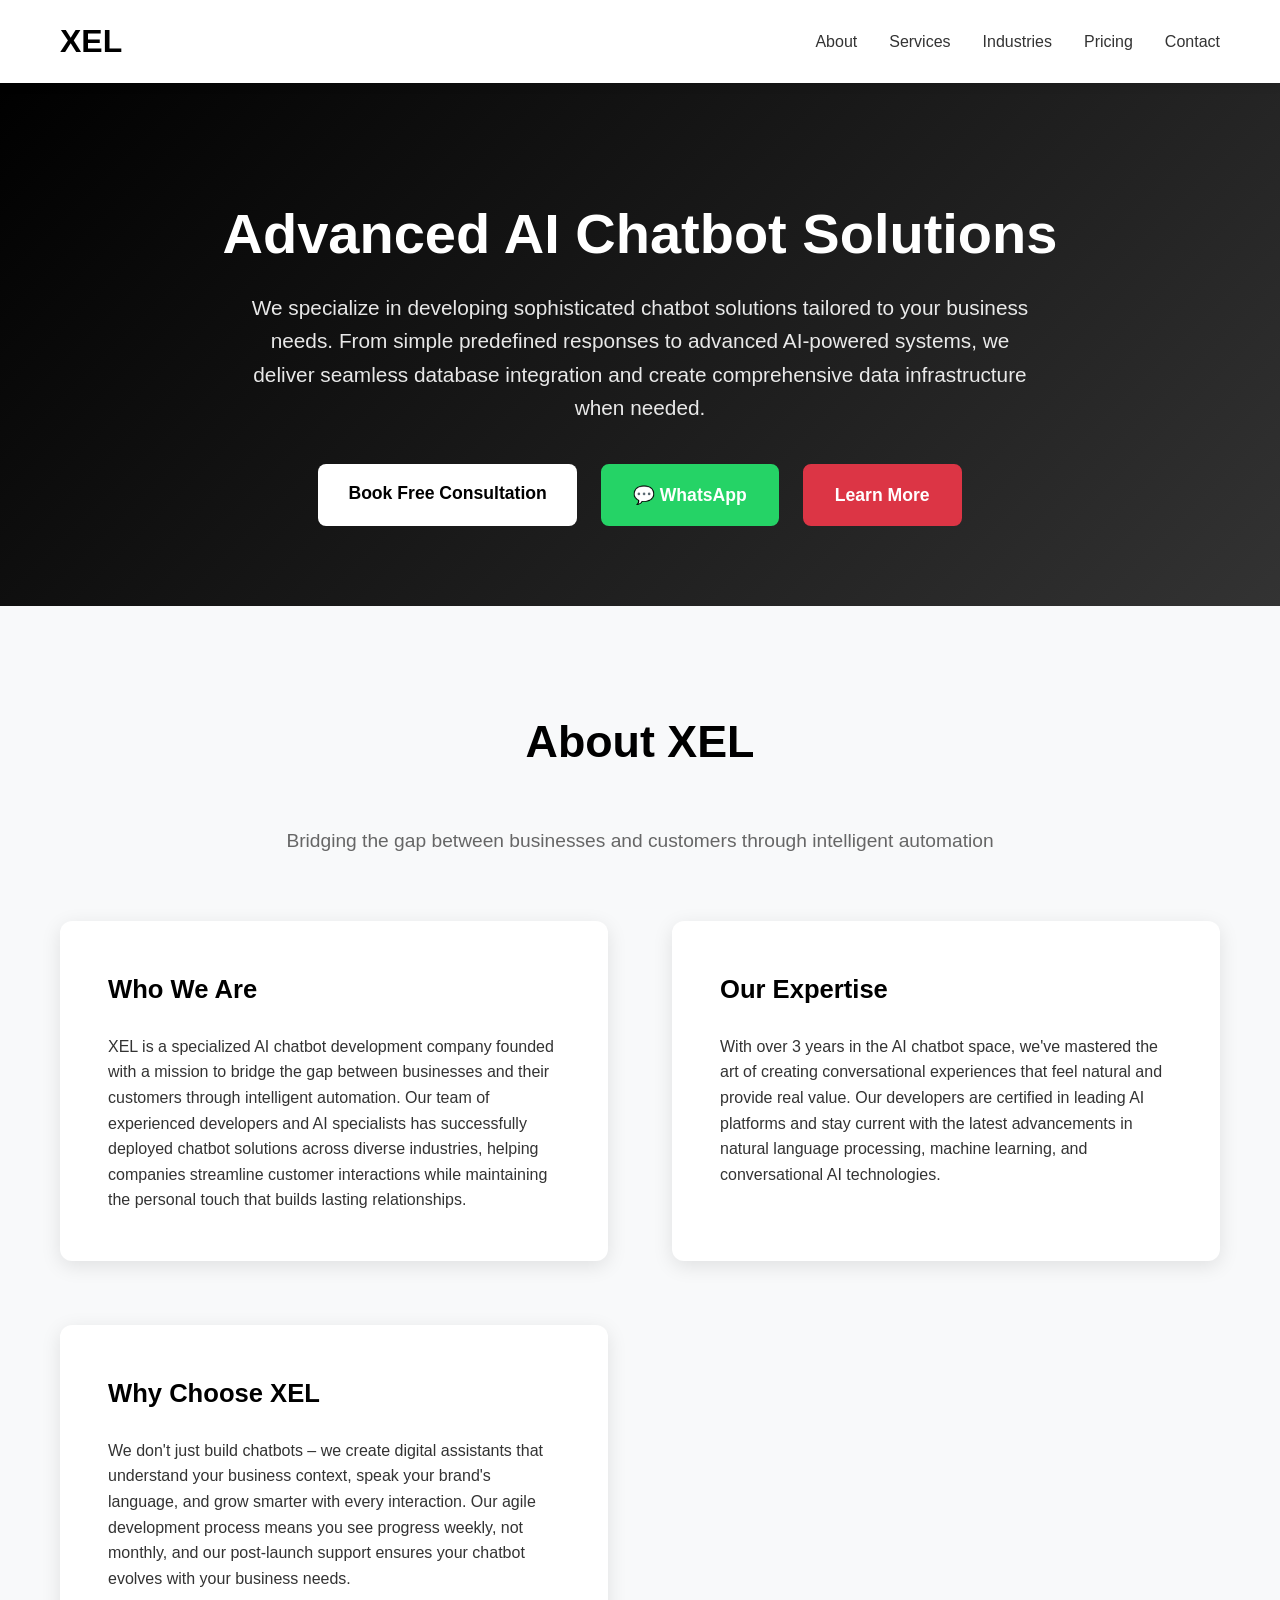
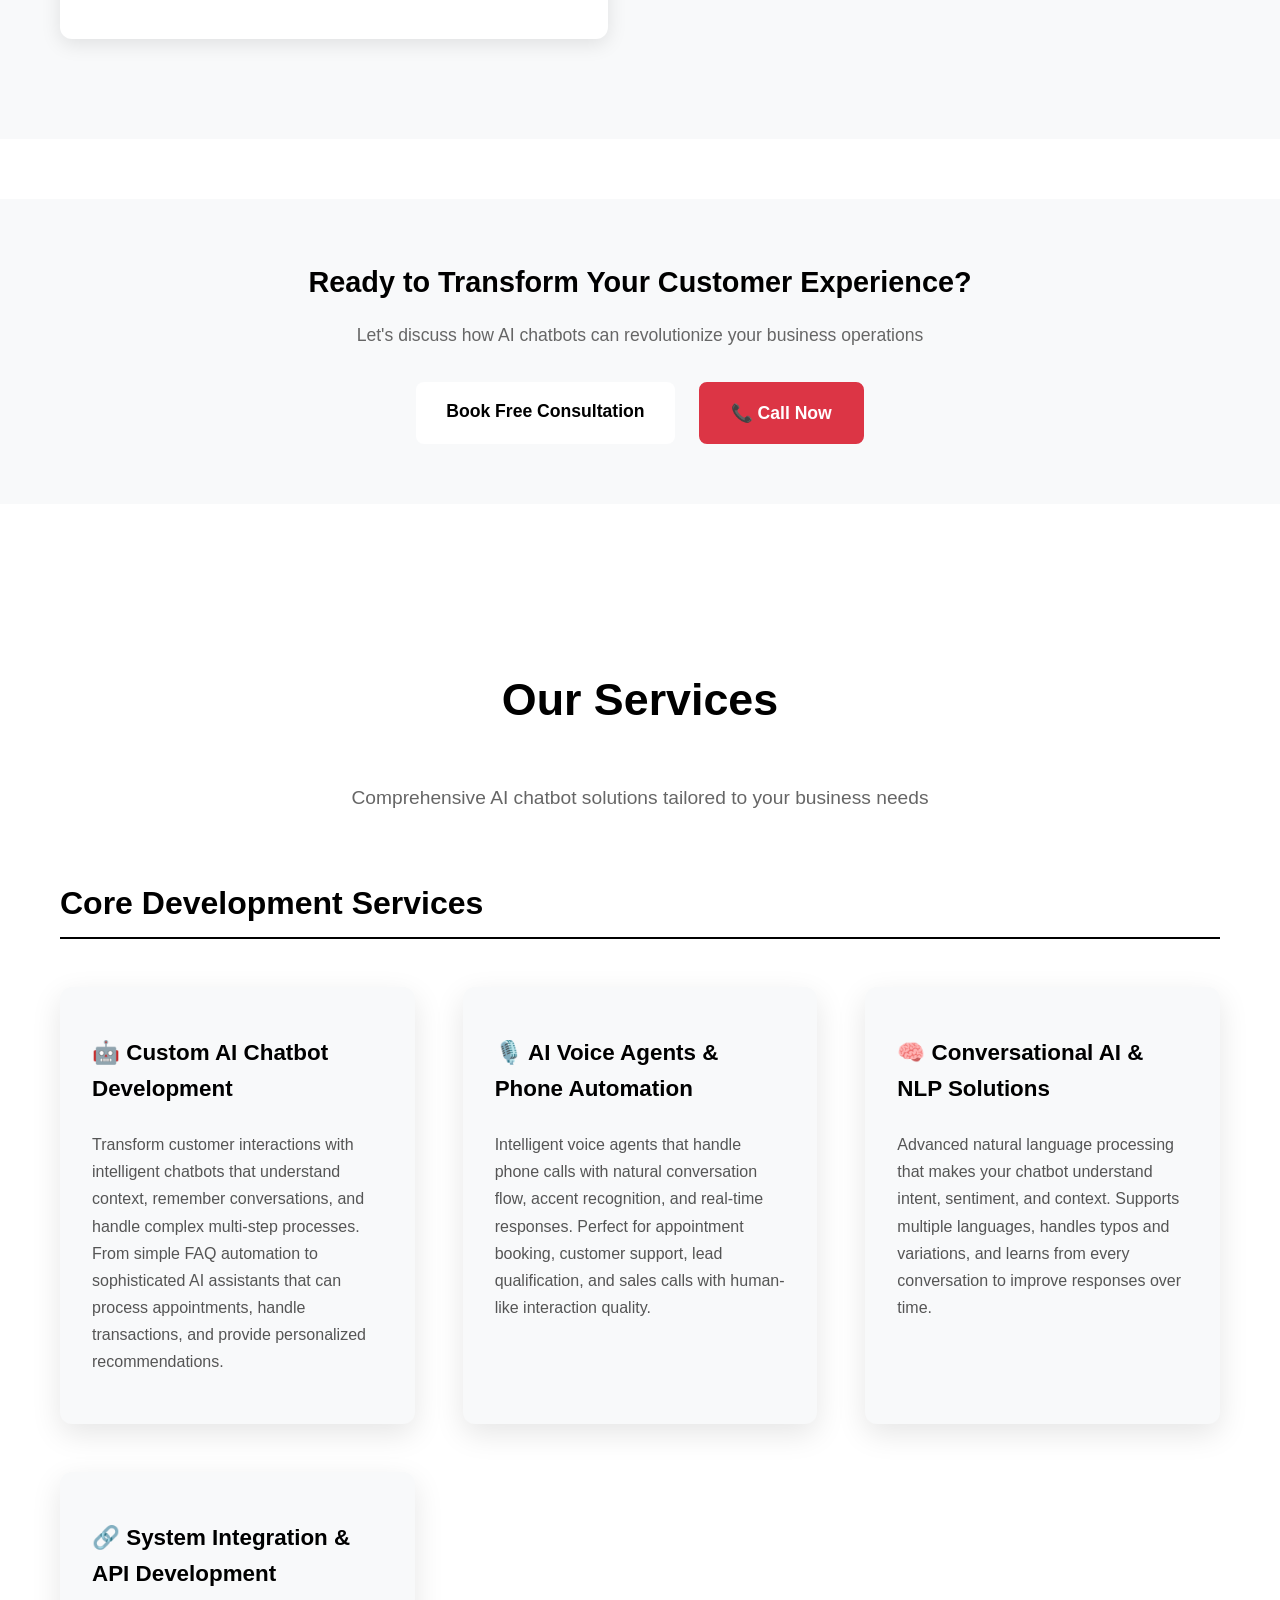
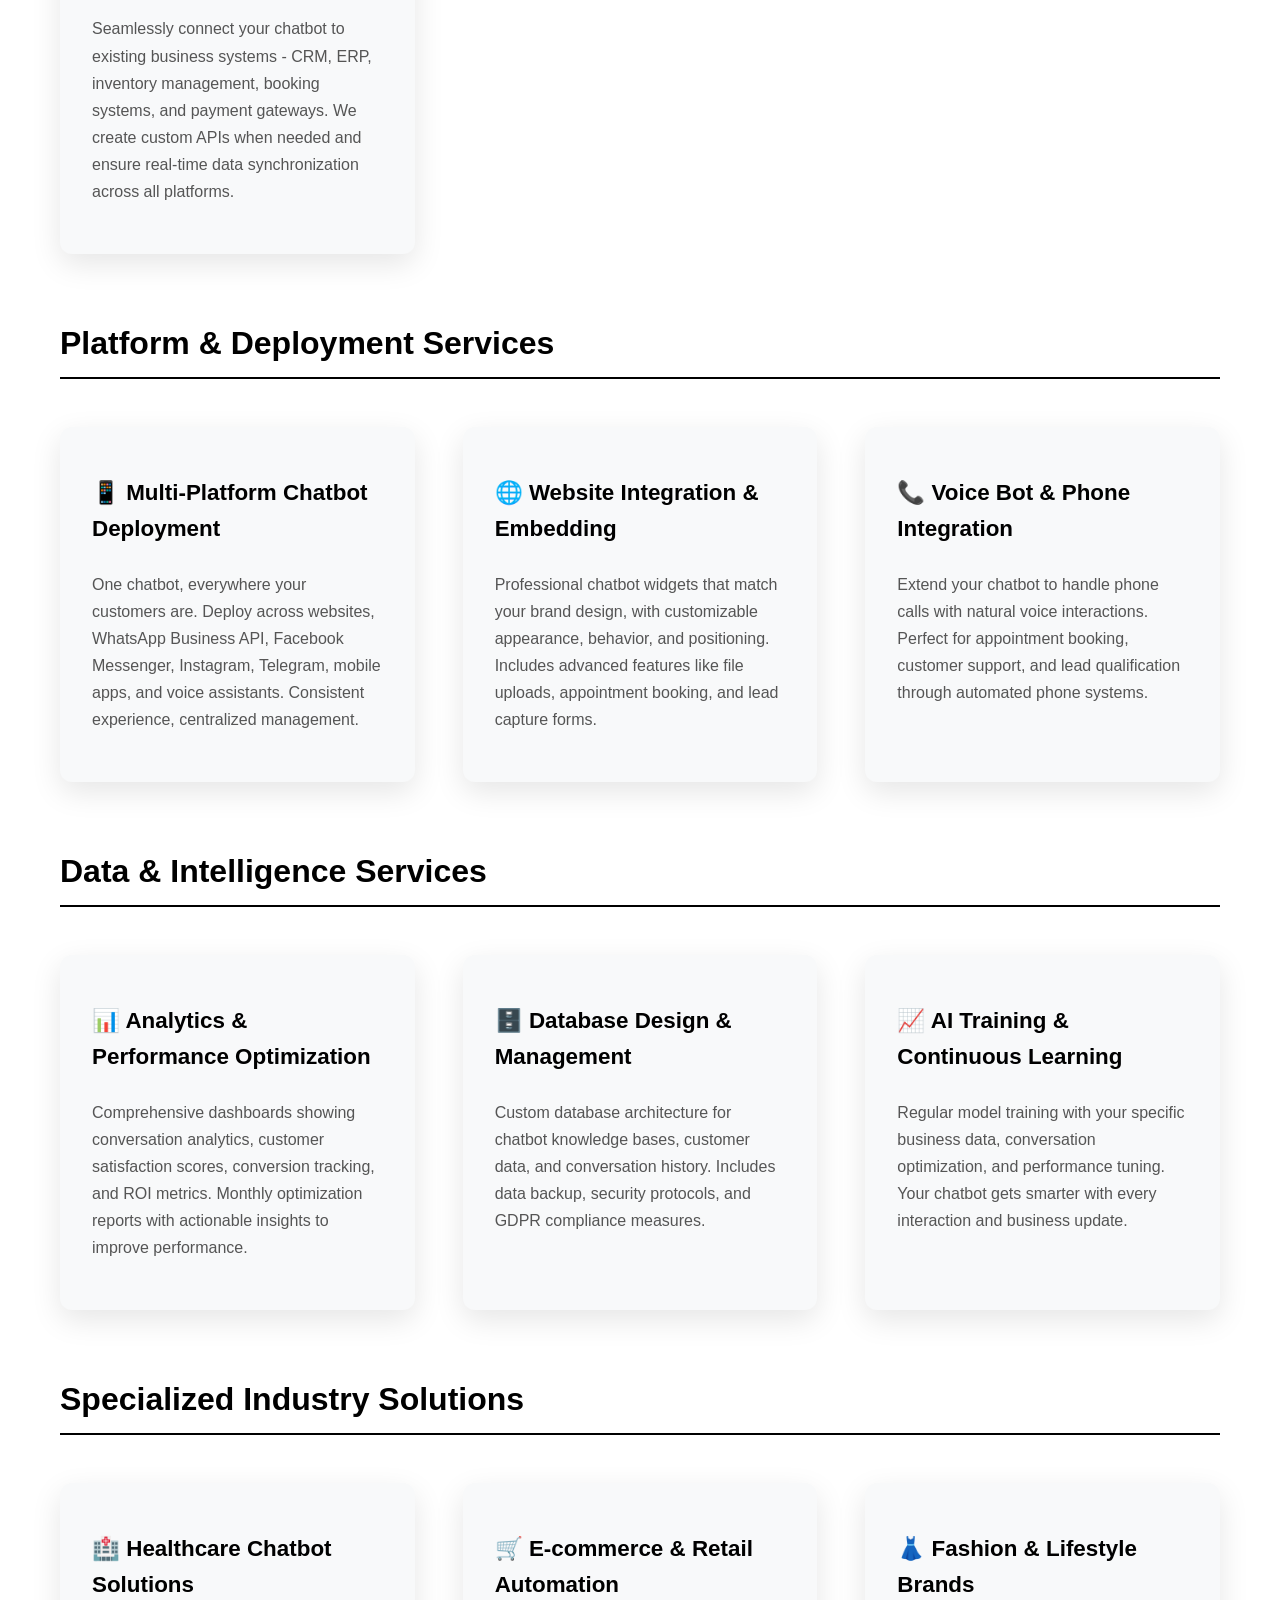
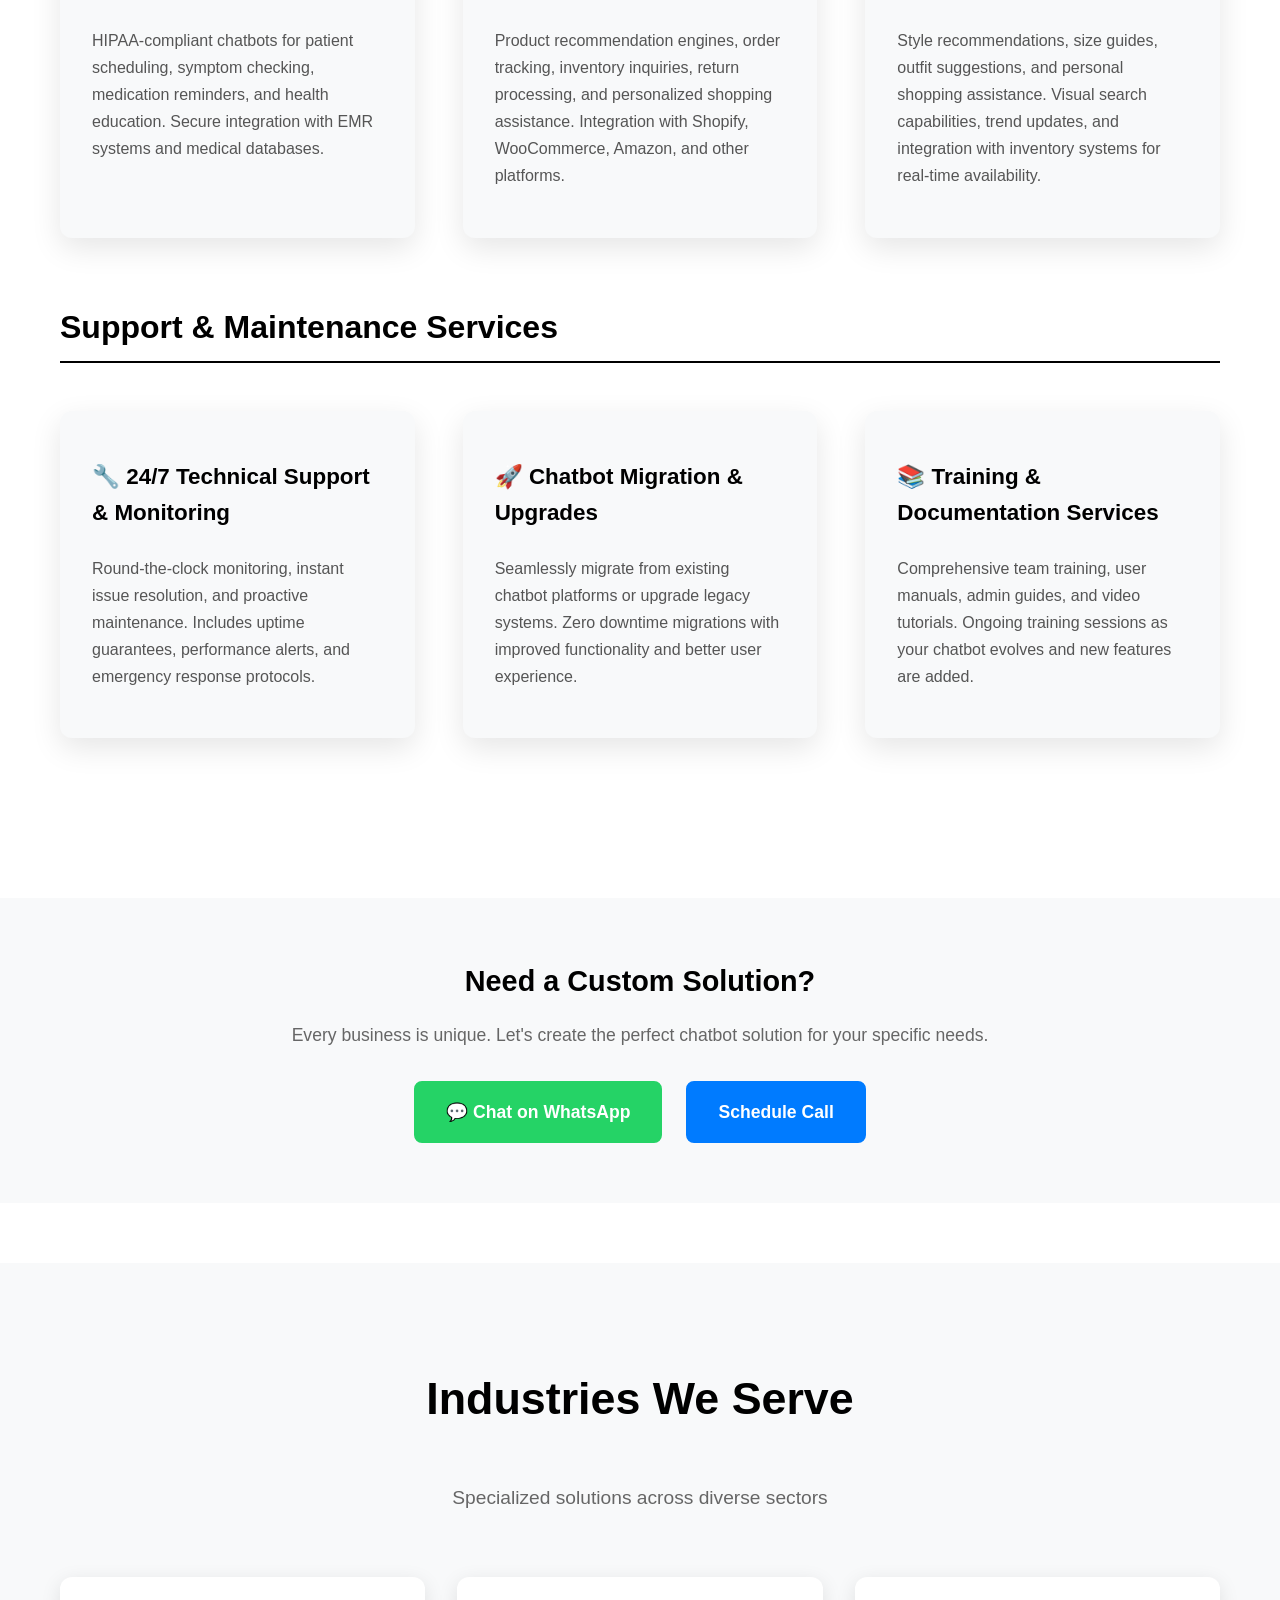
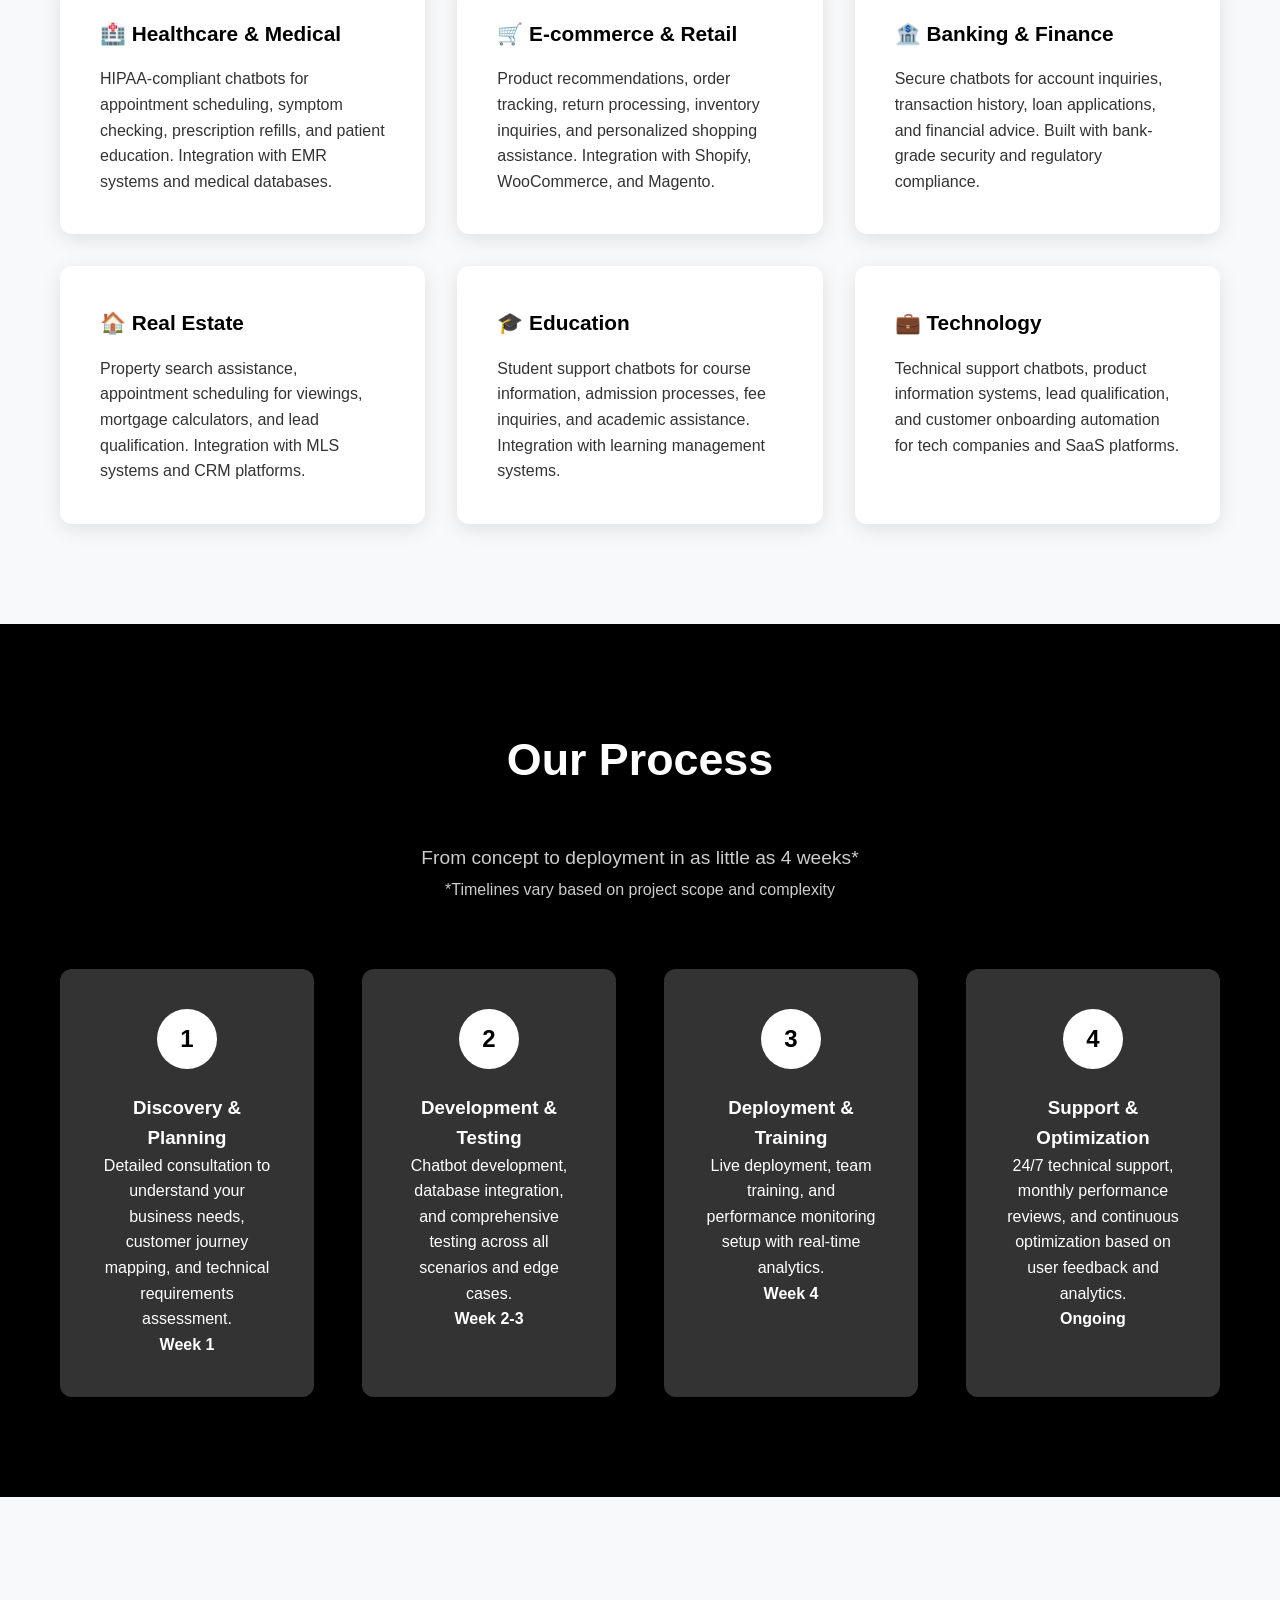
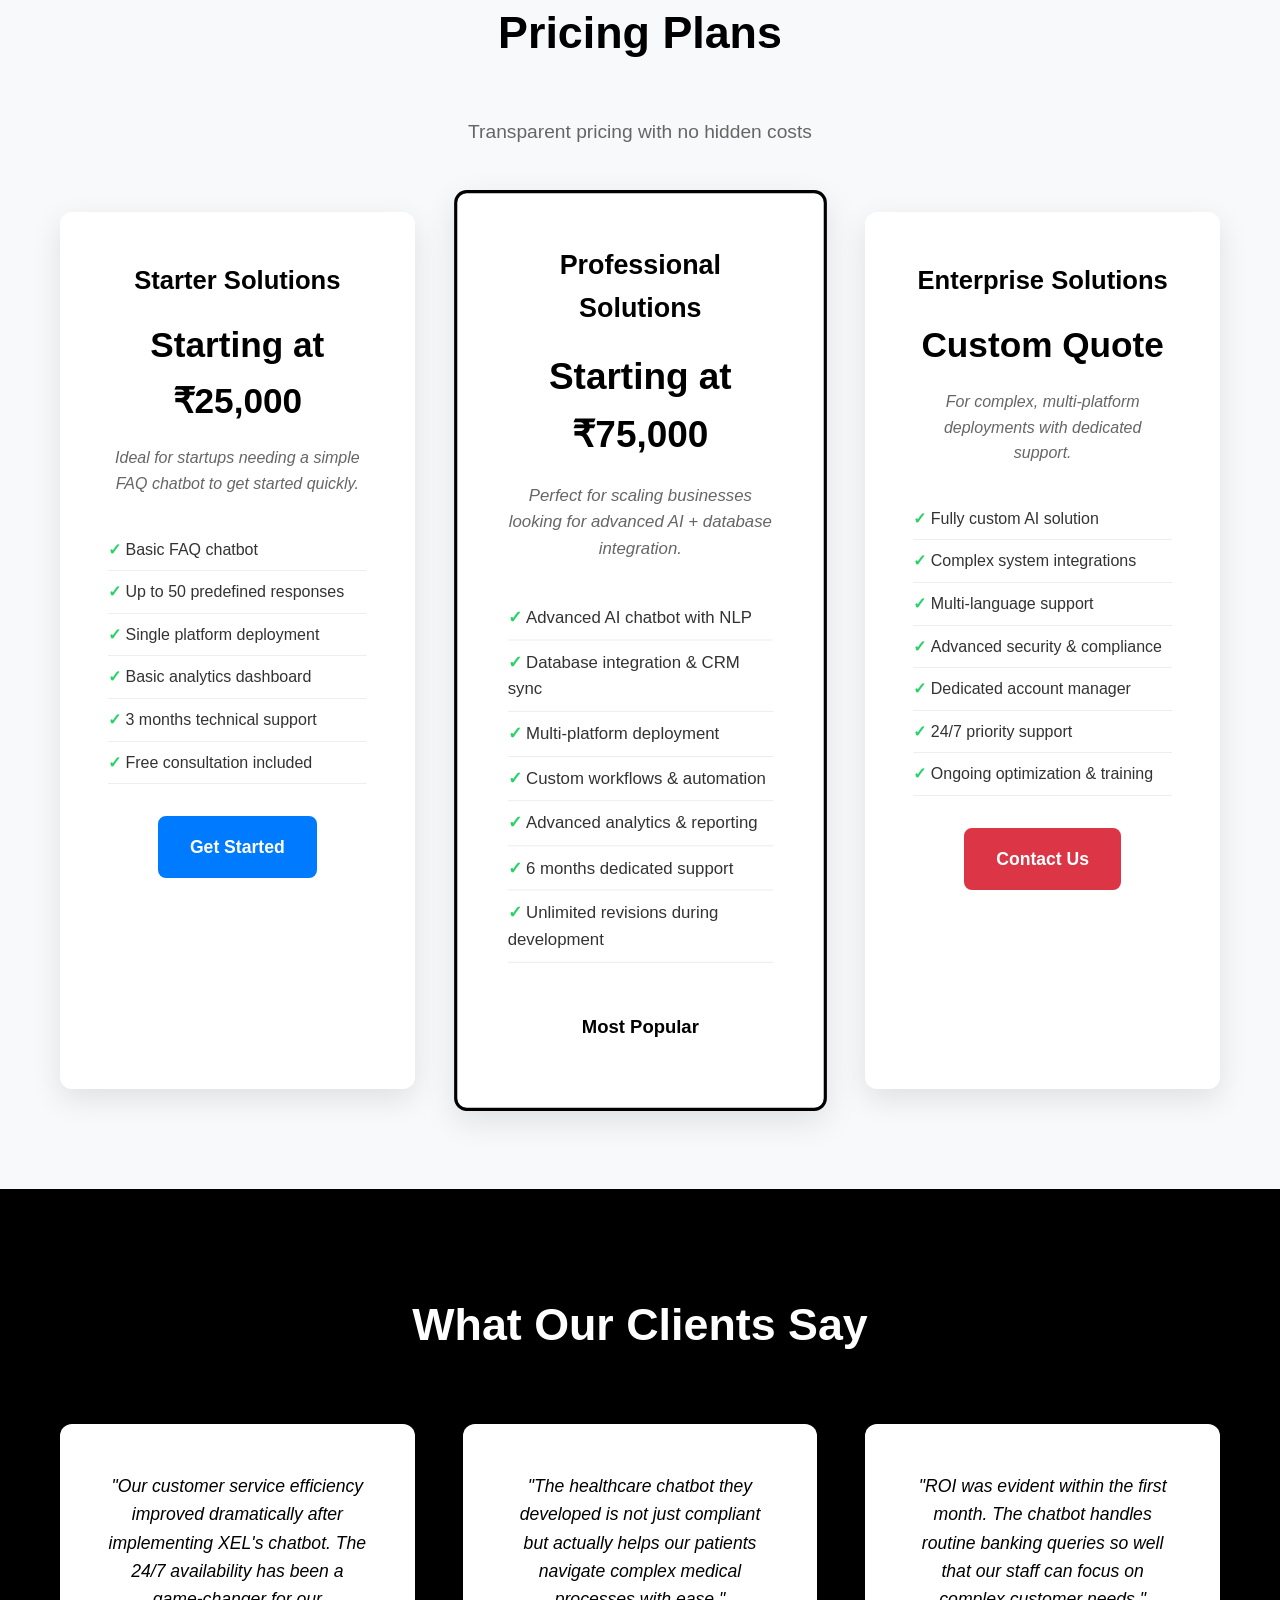
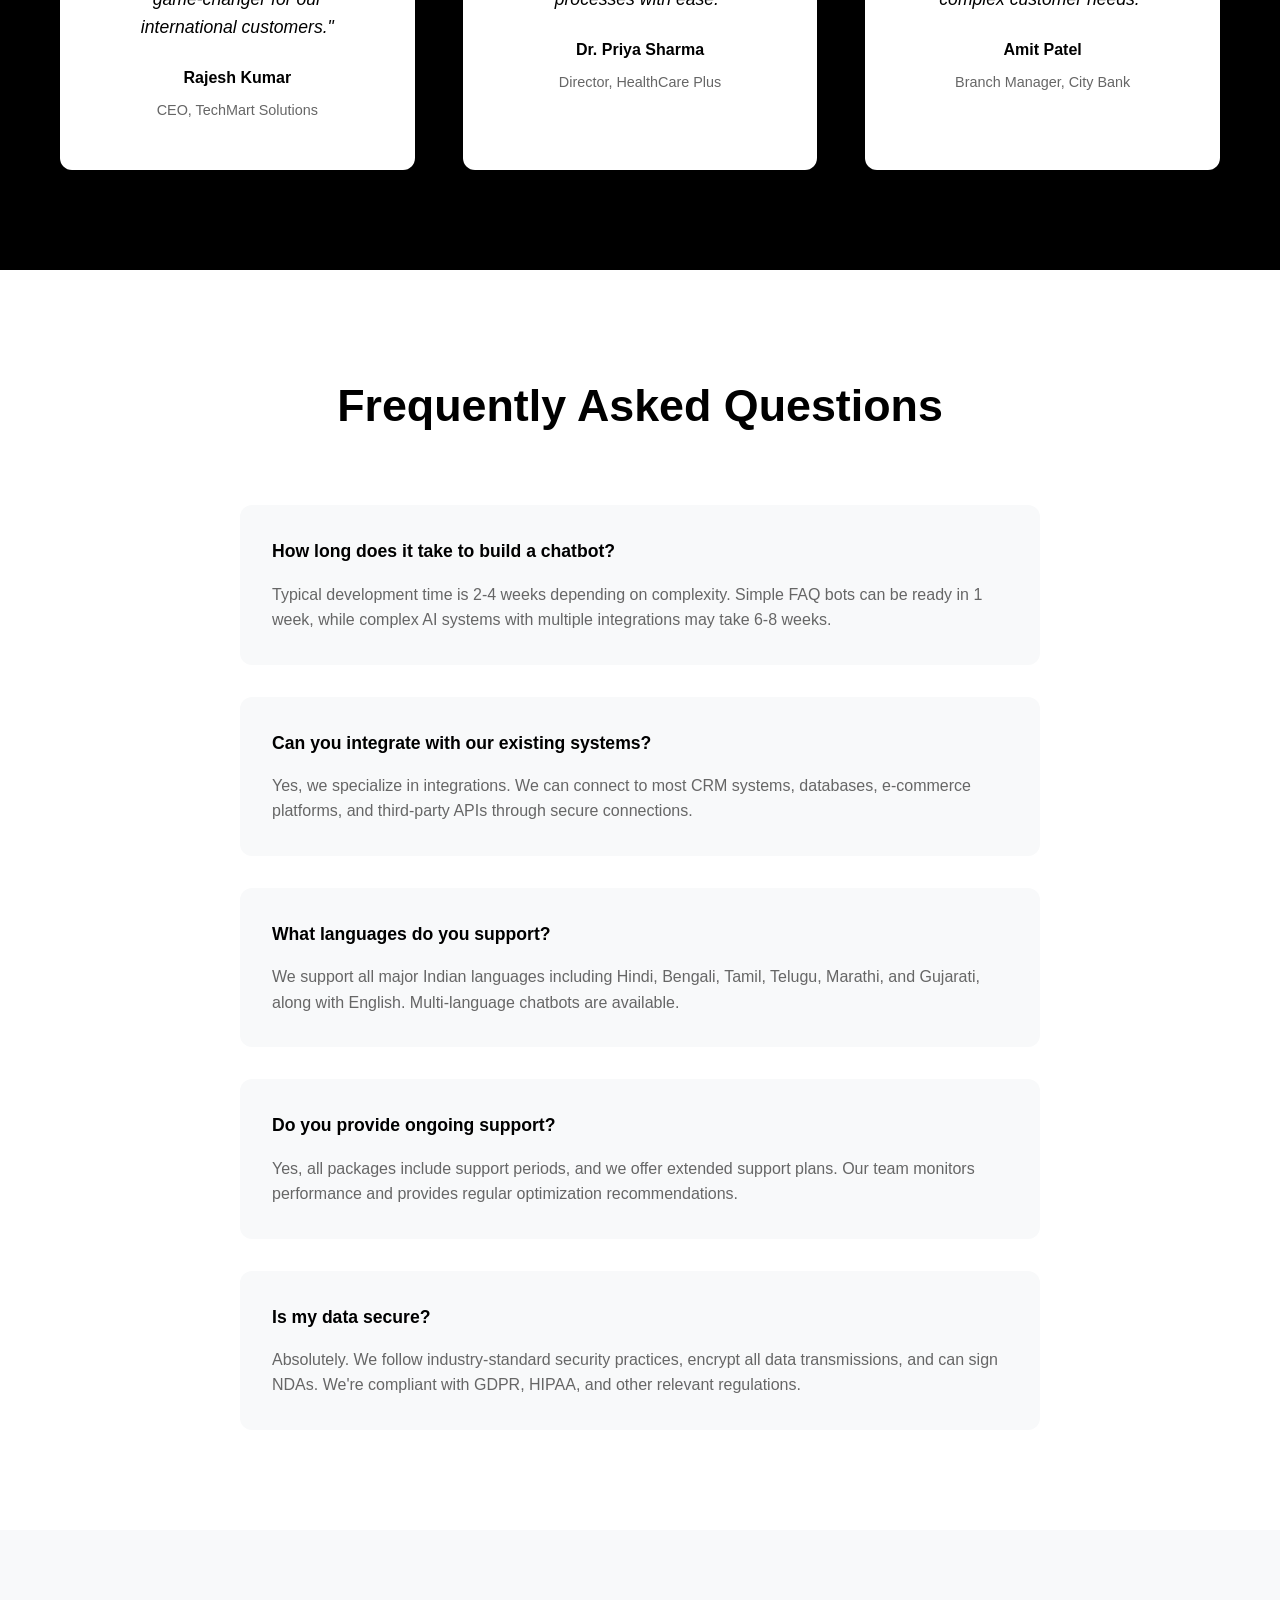
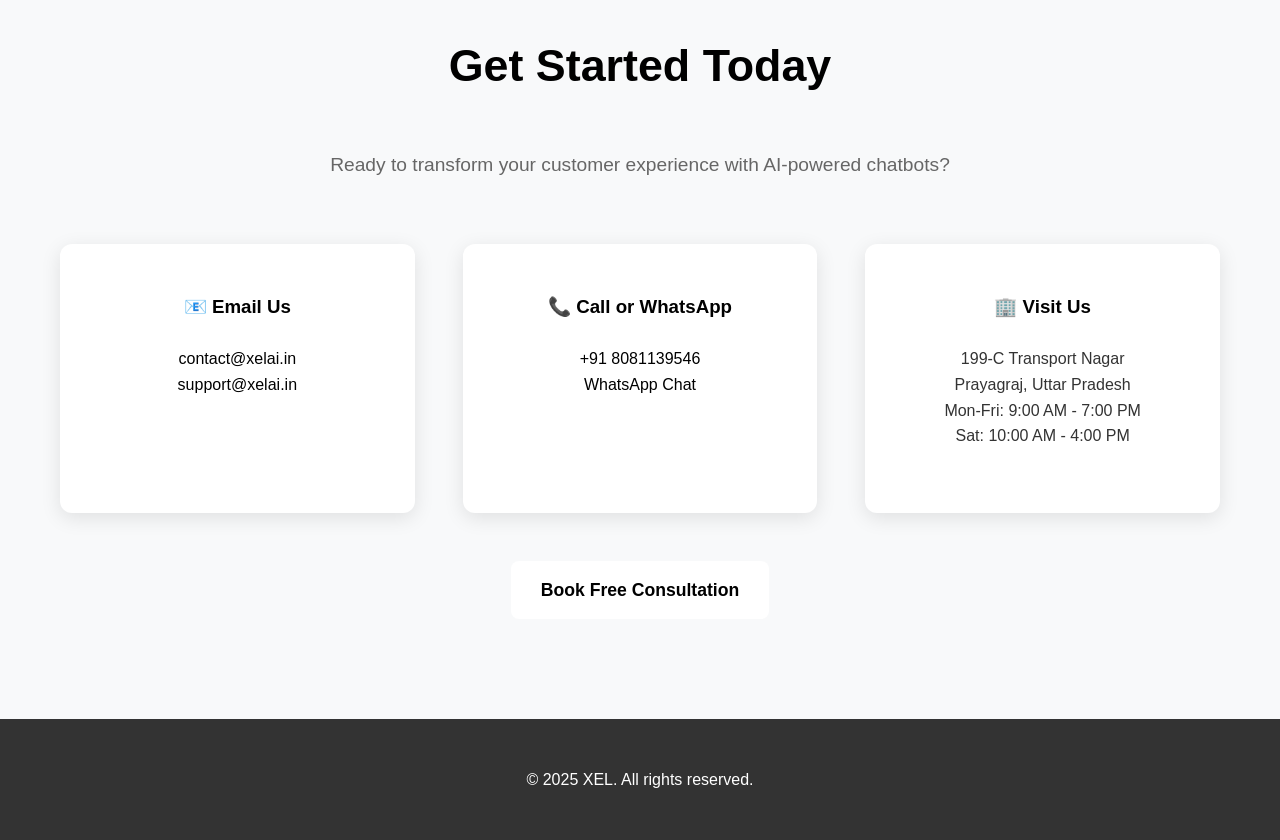
==== commit 2c371991: "Rename xel website final/index.html to index.html" ====
--- a/index.html
+++ b/index.html
@@ -6,7 +6,7 @@
     <title>XEL - Advanced AI Chatbot Solutions | Custom Development & Integration</title>
     <meta name="description" content="XEL specializes in AI chatbot development for businesses. Custom solutions, database integration, multi-platform deployment. 3+ years experience across healthcare, e-commerce, banking & more.">
     <meta name="keywords" content="AI chatbot development, custom chatbots, database integration, WhatsApp chatbot, healthcare chatbot, e-commerce chatbot">
-    <link rel="icon" type="image/x-icon" href="/favicon.ico">
+    <link rel="icon" type="image/x-icon" href="./favicon.ico">
     <style>
         * {
             margin: 0;
@@ -124,14 +124,25 @@
         }
 
         .btn-secondary {
-            background: transparent;
+            background: #007bff;
             color: #fff;
-            border: 2px solid #fff;
+            border: 2px solid #007bff;
         }
 
         .btn-secondary:hover {
-            background: #fff;
-            color: #000;
+            background: #0056b3;
+            border-color: #0056b3;
+        }
+
+        .btn-red {
+            background: #dc3545;
+            color: #fff;
+            border: 2px solid #dc3545;
+        }
+
+        .btn-red:hover {
+            background: #c82333;
+            border-color: #c82333;
         }
 
         .btn-whatsapp {
@@ -524,6 +535,113 @@
             text-align: center;
         }
 
+        /* Mobile Navigation Dashboard */
+        .mobile-nav-toggle {
+            display: none;
+            background: none;
+            border: none;
+            font-size: 1.5rem;
+            cursor: pointer;
+            color: #333;
+        }
+
+        .mobile-nav-dashboard {
+            display: none;
+            position: fixed;
+            top: 0;
+            left: 0;
+            width: 100%;
+            height: 100vh;
+            background: rgba(0, 0, 0, 0.95);
+            z-index: 2000;
+            padding: 2rem;
+            overflow-y: auto;
+        }
+
+        .mobile-nav-dashboard.active {
+            display: block;
+        }
+
+        .mobile-nav-header {
+            display: flex;
+            justify-content: space-between;
+            align-items: center;
+            margin-bottom: 3rem;
+            padding-bottom: 1rem;
+            border-bottom: 1px solid #333;
+        }
+
+        .mobile-nav-close {
+            background: none;
+            border: none;
+            color: #fff;
+            font-size: 2rem;
+            cursor: pointer;
+        }
+
+        .mobile-nav-grid {
+            display: grid;
+            grid-template-columns: repeat(2, 1fr);
+            gap: 1.5rem;
+            margin-bottom: 2rem;
+        }
+
+        .mobile-nav-card {
+            background: #fff;
+            border-radius: 12px;
+            padding: 1.5rem;
+            text-align: center;
+            text-decoration: none;
+            color: #000;
+            transition: transform 0.3s, box-shadow 0.3s;
+        }
+
+        .mobile-nav-card:hover {
+            transform: translateY(-3px);
+            box-shadow: 0 10px 25px rgba(255, 255, 255, 0.1);
+        }
+
+        .mobile-nav-card .icon {
+            font-size: 2rem;
+            margin-bottom: 0.5rem;
+            display: block;
+        }
+
+        .mobile-nav-card .title {
+            font-weight: 600;
+            font-size: 1rem;
+            margin-bottom: 0.5rem;
+        }
+
+        .mobile-nav-card .desc {
+            font-size: 0.8rem;
+            color: #666;
+            line-height: 1.3;
+        }
+
+        .mobile-cta-section {
+            margin-top: 2rem;
+            text-align: center;
+        }
+
+        .mobile-cta-section h3 {
+            color: #fff;
+            margin-bottom: 1rem;
+            font-size: 1.2rem;
+        }
+
+        .mobile-cta-buttons {
+            display: flex;
+            flex-direction: column;
+            gap: 1rem;
+        }
+
+        .mobile-cta-buttons .btn {
+            width: 100%;
+            padding: 1rem;
+            font-size: 1rem;
+        }
+
         /* Responsive */
         @media (max-width: 768px) {
             .hero h1 {
@@ -537,6 +655,10 @@
             .nav-links {
                 display: none;
             }
+
+            .mobile-nav-toggle {
+                display: block;
+            }
             
             .cta-buttons {
                 flex-direction: column;
@@ -553,6 +675,60 @@
 
             .subsection-title {
                 font-size: 1.6rem;
+            }
+
+            .section {
+                padding: 40px 0;
+            }
+
+            .container {
+                padding: 0 15px;
+            }
+
+            .about-grid,
+            .services-grid,
+            .industries-grid {
+                grid-template-columns: 1fr;
+                gap: 2rem;
+            }
+
+            .service-card,
+            .about-card,
+            .industry-card {
+                padding: 2rem 1.5rem;
+            }
+
+            .mobile-nav-grid {
+                grid-template-columns: 1fr;
+            }
+
+            /* Hide sections on mobile - accessible via dashboard only */
+            #services,
+            #industries,
+            #process,
+            #testimonials,
+            #faq {
+                display: none;
+            }
+
+            /* Reduce spacing for mobile */
+            .hero {
+                padding: 100px 0 60px;
+            }
+
+            .cta-section {
+                padding: 40px 0;
+                margin: 40px 0;
+            }
+        }
+
+        @media (max-width: 480px) {
+            .mobile-nav-grid {
+                grid-template-columns: 1fr;
+            }
+
+            .mobile-nav-card {
+                padding: 1.2rem;
             }
         }
     </style>
@@ -569,8 +745,76 @@
                 <li><a href="#pricing">Pricing</a></li>
                 <li><a href="#contact">Contact</a></li>
             </ul>
+            <button class="mobile-nav-toggle" onclick="toggleMobileNav()">☰</button>
         </nav>
     </header>
+
+    <!-- Mobile Navigation Dashboard -->
+    <div class="mobile-nav-dashboard" id="mobileNavDashboard">
+        <div class="mobile-nav-header">
+            <div class="logo" style="color: #fff;">XEL</div>
+            <button class="mobile-nav-close" onclick="toggleMobileNav()">×</button>
+        </div>
+        
+        <div class="mobile-nav-grid">
+            <a href="#about" class="mobile-nav-card" onclick="toggleMobileNav()">
+                <span class="icon">🏢</span>
+                <div class="title">About XEL</div>
+                <div class="desc">Learn about our company and expertise</div>
+            </a>
+            
+            <a href="#services" class="mobile-nav-card" onclick="toggleMobileNav()">
+                <span class="icon">🤖</span>
+                <div class="title">Our Services</div>
+                <div class="desc">AI chatbot development & solutions</div>
+            </a>
+            
+            <a href="#industries" class="mobile-nav-card" onclick="toggleMobileNav()">
+                <span class="icon">🏭</span>
+                <div class="title">Industries</div>
+                <div class="desc">Sectors we specialize in</div>
+            </a>
+            
+            <a href="#pricing" class="mobile-nav-card" onclick="toggleMobileNav()">
+                <span class="icon">💰</span>
+                <div class="title">Pricing</div>
+                <div class="desc">Transparent pricing plans</div>
+            </a>
+            
+            <a href="#process" class="mobile-nav-card" onclick="toggleMobileNav()">
+                <span class="icon">⚙️</span>
+                <div class="title">Our Process</div>
+                <div class="desc">How we build your chatbot</div>
+            </a>
+            
+            <a href="#testimonials" class="mobile-nav-card" onclick="toggleMobileNav()">
+                <span class="icon">⭐</span>
+                <div class="title">Testimonials</div>
+                <div class="desc">What our clients say</div>
+            </a>
+            
+            <a href="#faq" class="mobile-nav-card" onclick="toggleMobileNav()">
+                <span class="icon">❓</span>
+                <div class="title">FAQ</div>
+                <div class="desc">Frequently asked questions</div>
+            </a>
+            
+            <a href="#contact" class="mobile-nav-card" onclick="toggleMobileNav()">
+                <span class="icon">📞</span>
+                <div class="title">Contact Us</div>
+                <div class="desc">Get in touch with our team</div>
+            </a>
+        </div>
+        
+        <div class="mobile-cta-section">
+            <h3>Ready to Get Started?</h3>
+            <div class="mobile-cta-buttons">
+                <a href="https://calendly.com/outreach-xelai/60min" class="btn btn-primary" onclick="toggleMobileNav()">📅 Book Free Consultation</a>
+                <a href="https://wa.me/918081139546" class="btn btn-whatsapp" onclick="toggleMobileNav()">💬 WhatsApp Chat</a>
+                <a href="tel:+918081139546" class="btn btn-red" onclick="toggleMobileNav()">📞 Call Now</a>
+            </div>
+        </div>
+    </div>
 
     <!-- Hero Section -->
     <section class="hero">
@@ -580,7 +824,7 @@
             <div class="cta-buttons">
                 <a href="https://calendly.com/outreach-xelai/60min" class="btn btn-primary">Book Free Consultation</a>
                 <a href="https://wa.me/918081139546" class="btn btn-whatsapp">💬 WhatsApp</a>
-                <a href="#about" class="btn btn-secondary">Learn More</a>
+                <a href="#about" class="btn btn-red">Learn More</a>
             </div>
         </div>
     </section>
@@ -614,7 +858,7 @@
             <p>Let's discuss how AI chatbots can revolutionize your business operations</p>
             <div class="cta-buttons">
                 <a href="https://calendly.com/outreach-xelai/60min" class="btn btn-primary">Book Free Consultation</a>
-                <a href="tel:+918081139546" class="btn btn-secondary">📞 Call Now</a>
+                <a href="tel:+918081139546" class="btn btn-red">📞 Call Now</a>
             </div>
         </div>
     </section>
@@ -723,7 +967,7 @@
             <p>Every business is unique. Let's create the perfect chatbot solution for your specific needs.</p>
             <div class="cta-buttons">
                 <a href="https://wa.me/918081139546" class="btn btn-whatsapp">💬 Chat on WhatsApp</a>
-                <a href="https://calendly.com/outreach-xelai/60min" class="btn btn-primary">Schedule Call</a>
+                <a href="https://calendly.com/outreach-xelai/60min" class="btn btn-secondary">Schedule Call</a>
             </div>
         </div>
     </section>
@@ -844,7 +1088,7 @@
                         <li>24/7 priority support</li>
                         <li>Ongoing optimization & training</li>
                     </ul>
-                    <a href="https://calendly.com/outreach-xelai/60min" class="btn btn-secondary">Contact Us</a>
+                    <a href="https://calendly.com/outreach-xelai/60min" class="btn btn-red">Contact Us</a>
                 </div>
             </div>
         </div>
@@ -947,6 +1191,26 @@
     </footer>
 
     <script>
+        // Mobile navigation toggle
+        function toggleMobileNav() {
+            const dashboard = document.getElementById('mobileNavDashboard');
+            dashboard.classList.toggle('active');
+            
+            // Prevent body scroll when nav is open
+            if (dashboard.classList.contains('active')) {
+                document.body.style.overflow = 'hidden';
+            } else {
+                document.body.style.overflow = 'auto';
+            }
+        }
+
+        // Close mobile nav when clicking outside
+        document.getElementById('mobileNavDashboard').addEventListener('click', function(e) {
+            if (e.target === this) {
+                toggleMobileNav();
+            }
+        });
+
         // Smooth scrolling for navigation links
         document.querySelectorAll('a[href^="#"]').forEach(anchor => {
             anchor.addEventListener('click', function (e) {
@@ -960,6 +1224,16 @@
                 }
             });
         });
+
+        // Close mobile nav on escape key
+        document.addEventListener('keydown', function(e) {
+            if (e.key === 'Escape') {
+                const dashboard = document.getElementById('mobileNavDashboard');
+                if (dashboard.classList.contains('active')) {
+                    toggleMobileNav();
+                }
+            }
+        });
     </script>
 </body>
 </html>
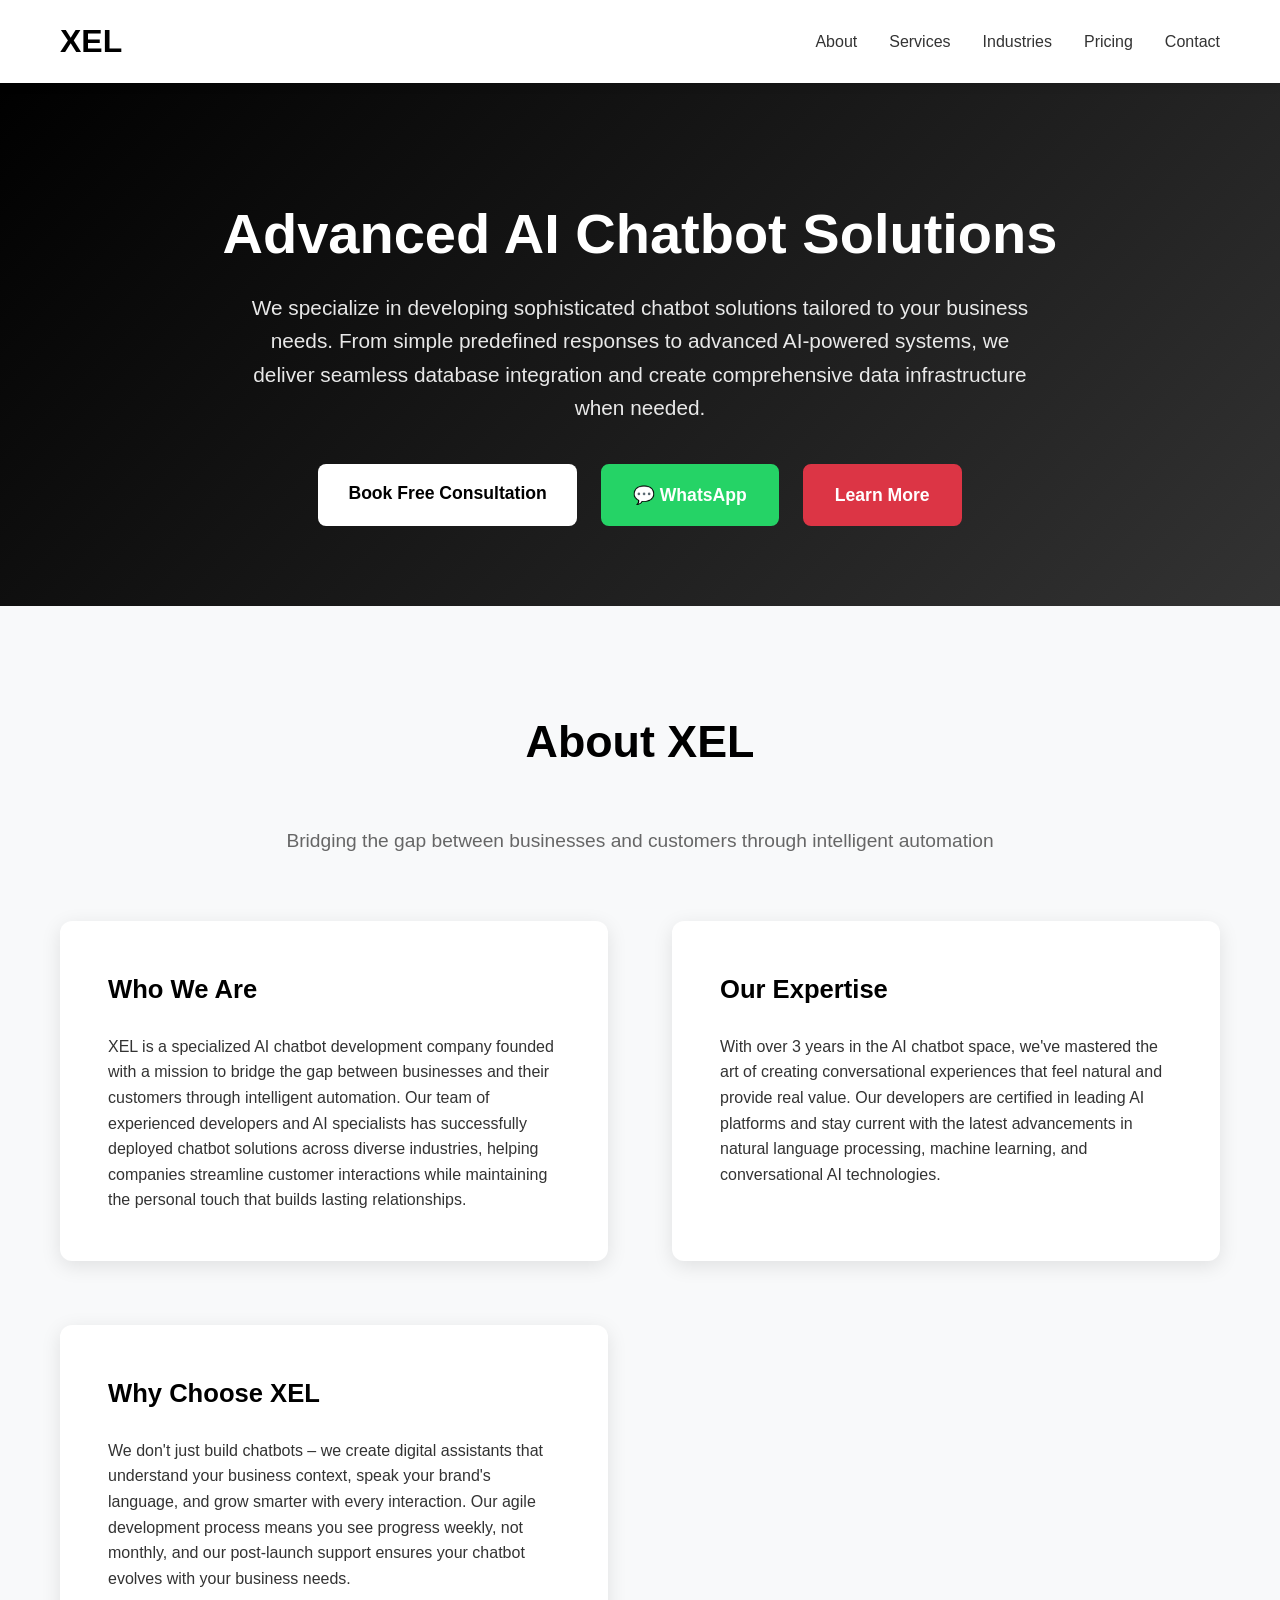
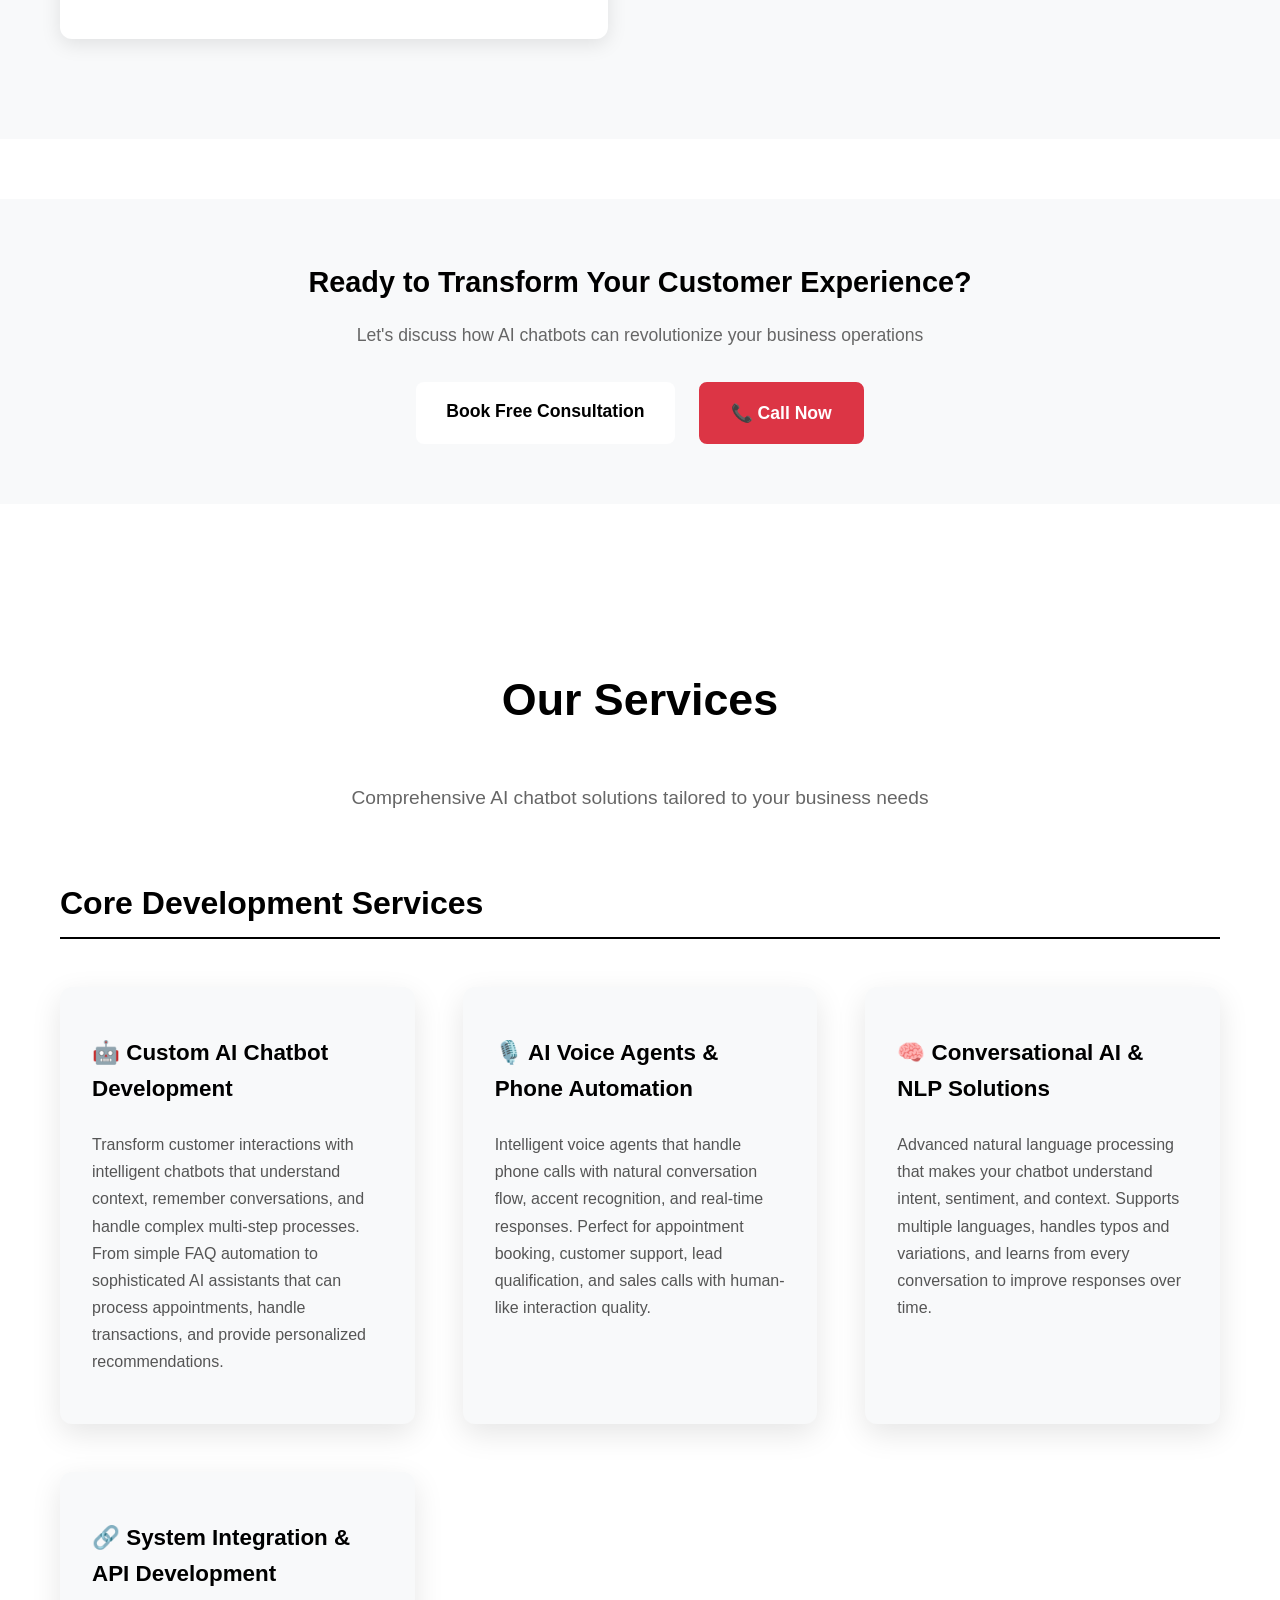
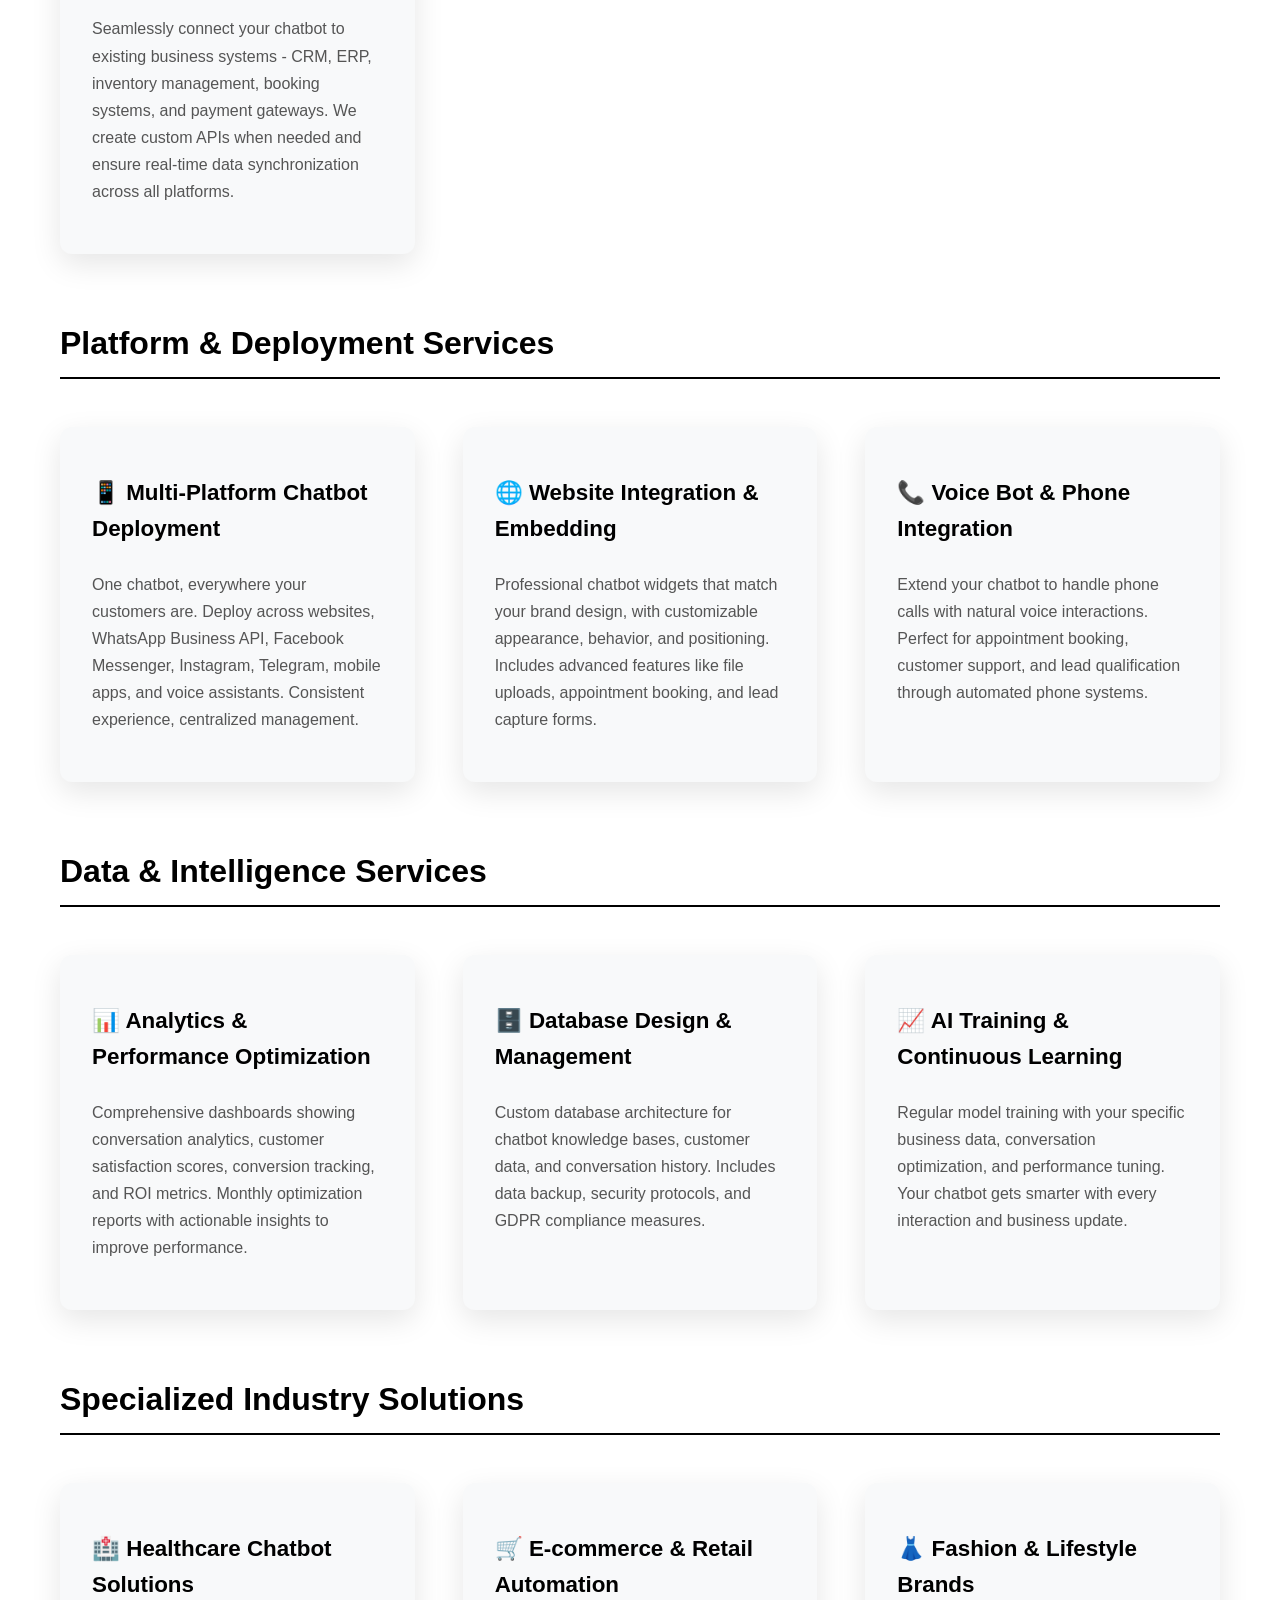
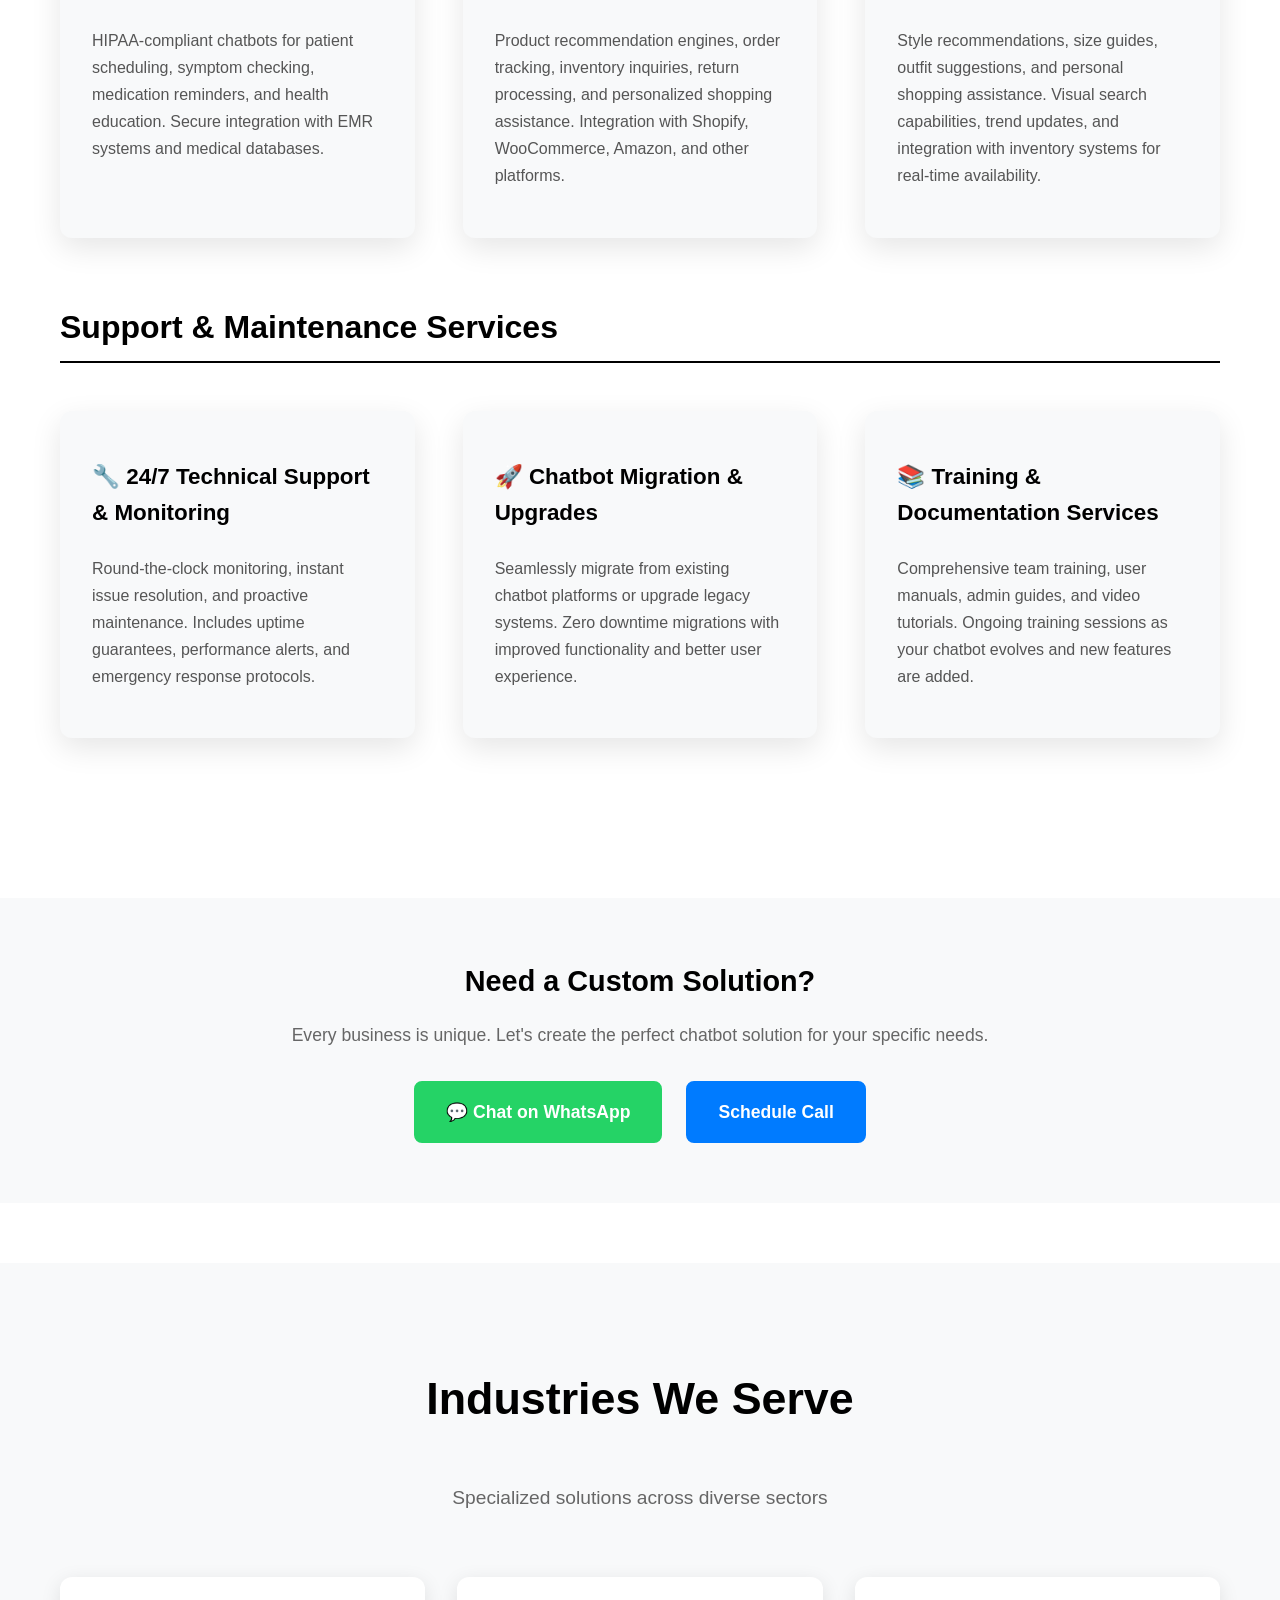
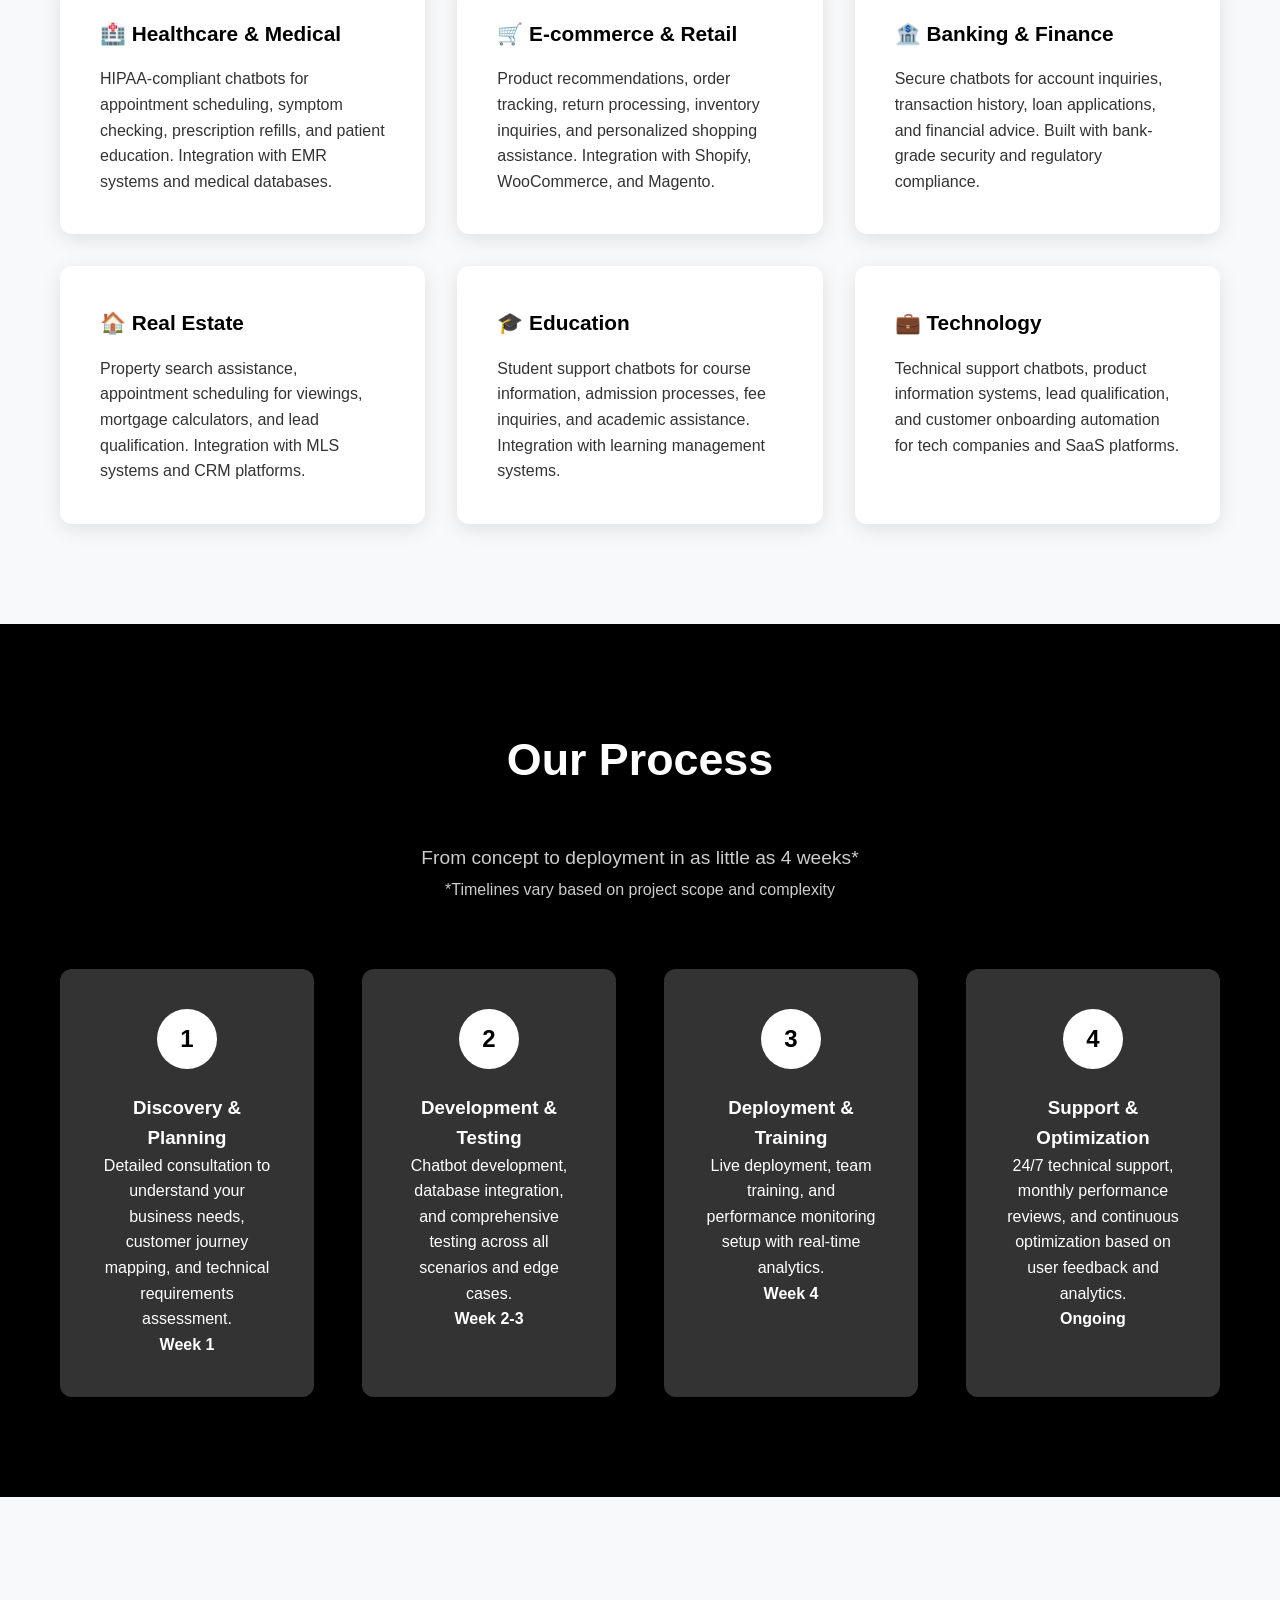
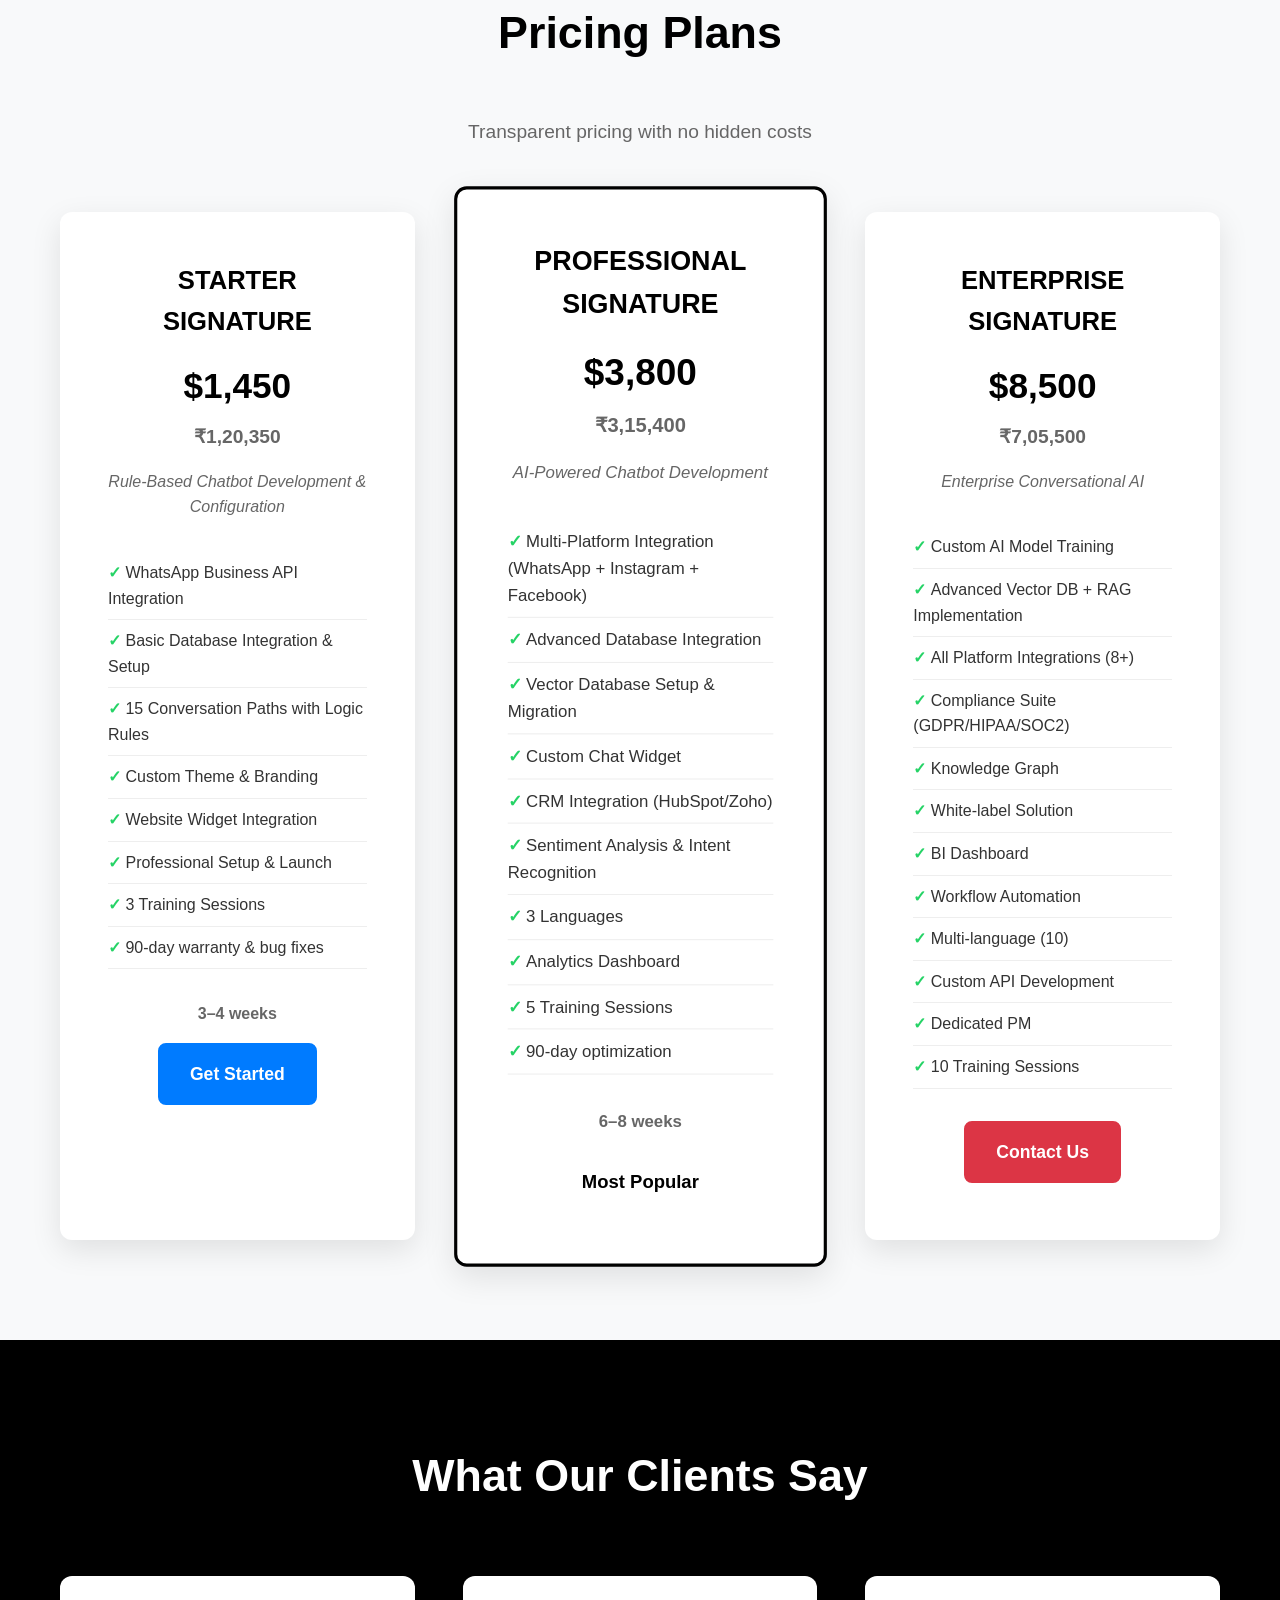
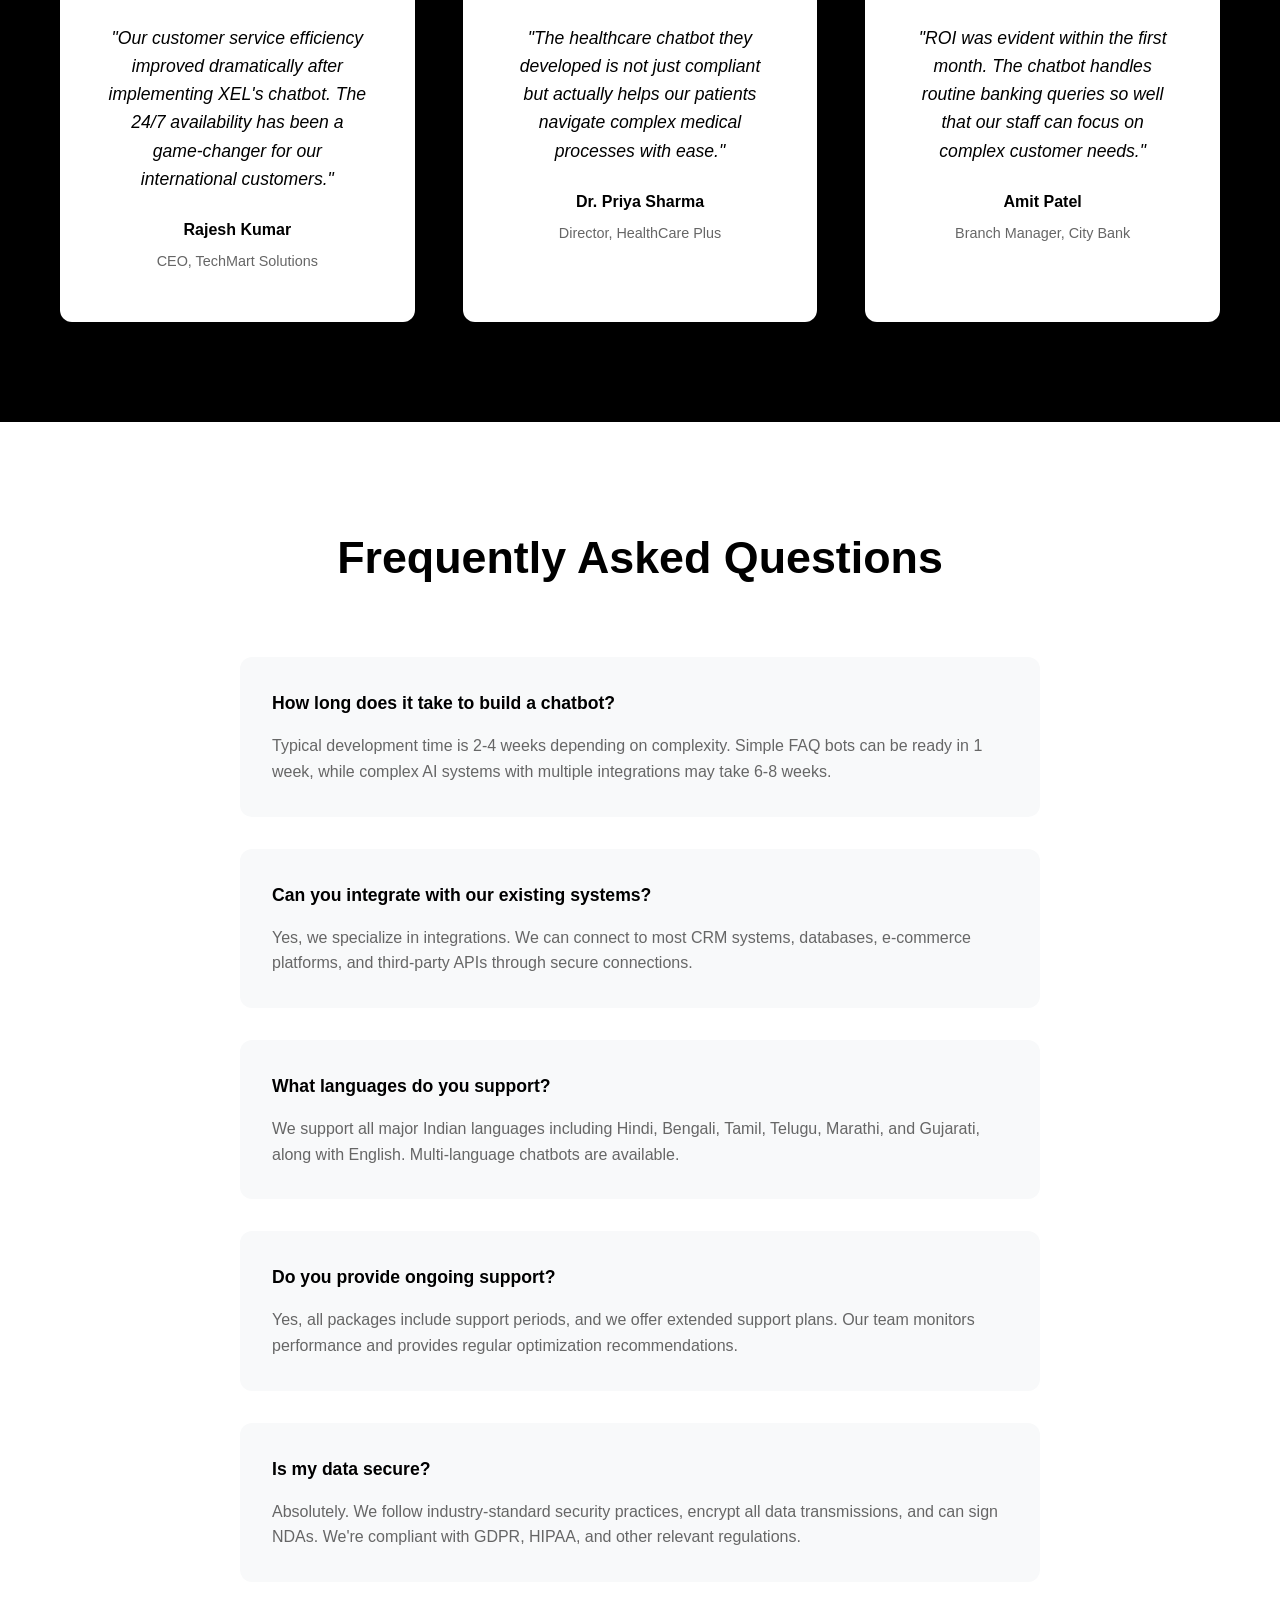
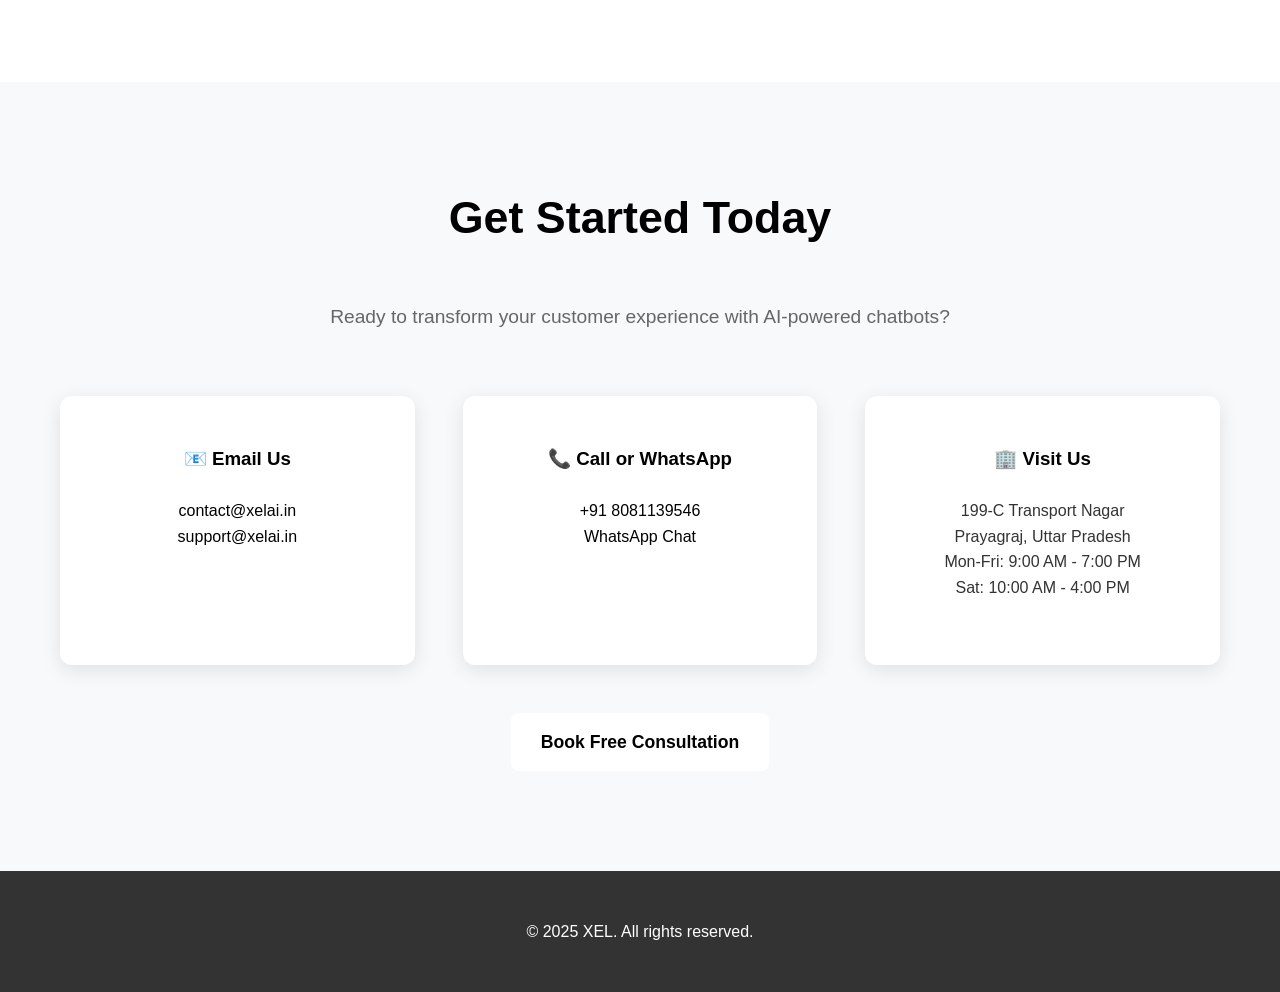
==== commit 4c1bbb66: "Add files via upload" ====
--- a/index.html
+++ b/index.html
@@ -1047,46 +1047,61 @@
             <p class="section-subtitle">Transparent pricing with no hidden costs</p>
             <div class="pricing-grid">
                 <div class="pricing-card">
-                    <h3>Starter Solutions</h3>
-                    <div class="pricing-price">Starting at ₹25,000</div>
-                    <p class="pricing-subtitle">Ideal for startups needing a simple FAQ chatbot to get started quickly.</p>
+                    <h3>STARTER SIGNATURE</h3>
+                    <div class="pricing-price">$1,450</div>
+                    <div class="pricing-price" style="font-size: 1.2rem; color: #666; margin-top: -0.5rem;">₹1,20,350</div>
+                    <p class="pricing-subtitle">Rule-Based Chatbot Development & Configuration</p>
                     <ul class="pricing-features">
-                        <li>Basic FAQ chatbot</li>
-                        <li>Up to 50 predefined responses</li>
-                        <li>Single platform deployment</li>
-                        <li>Basic analytics dashboard</li>
-                        <li>3 months technical support</li>
-                        <li>Free consultation included</li>
+                        <li>WhatsApp Business API Integration</li>
+                        <li>Basic Database Integration & Setup</li>
+                        <li>15 Conversation Paths with Logic Rules</li>
+                        <li>Custom Theme & Branding</li>
+                        <li>Website Widget Integration</li>
+                        <li>Professional Setup & Launch</li>
+                        <li>3 Training Sessions</li>
+                        <li>90-day warranty & bug fixes</li>
                     </ul>
+                    <div style="margin: 1rem 0; font-weight: 600; color: #666;">3–4 weeks</div>
                     <a href="https://calendly.com/outreach-xelai/60min" class="btn btn-secondary">Get Started</a>
                 </div>
                 <div class="pricing-card featured">
-                    <h3>Professional Solutions</h3>
-                    <div class="pricing-price">Starting at ₹75,000</div>
-                    <p class="pricing-subtitle">Perfect for scaling businesses looking for advanced AI + database integration.</p>
+                    <h3>PROFESSIONAL SIGNATURE</h3>
+                    <div class="pricing-price">$3,800</div>
+                    <div class="pricing-price" style="font-size: 1.2rem; color: #666; margin-top: -0.5rem;">₹3,15,400</div>
+                    <p class="pricing-subtitle">AI-Powered Chatbot Development</p>
                     <ul class="pricing-features">
-                        <li>Advanced AI chatbot with NLP</li>
-                        <li>Database integration & CRM sync</li>
-                        <li>Multi-platform deployment</li>
-                        <li>Custom workflows & automation</li>
-                        <li>Advanced analytics & reporting</li>
-                        <li>6 months dedicated support</li>
-                        <li>Unlimited revisions during development</li>
+                        <li>Multi-Platform Integration (WhatsApp + Instagram + Facebook)</li>
+                        <li>Advanced Database Integration</li>
+                        <li>Vector Database Setup & Migration</li>
+                        <li>Custom Chat Widget</li>
+                        <li>CRM Integration (HubSpot/Zoho)</li>
+                        <li>Sentiment Analysis & Intent Recognition</li>
+                        <li>3 Languages</li>
+                        <li>Analytics Dashboard</li>
+                        <li>5 Training Sessions</li>
+                        <li>90-day optimization</li>
                     </ul>
+                    <div style="margin: 1rem 0; font-weight: 600; color: #666;">6–8 weeks</div>
                     <a href="https://calendly.com/outreach-xelai/60min" class="btn btn-primary">Most Popular</a>
                 </div>
                 <div class="pricing-card">
-                    <h3>Enterprise Solutions</h3>
-                    <div class="pricing-price">Custom Quote</div>
-                    <p class="pricing-subtitle">For complex, multi‑platform deployments with dedicated support.</p>
+                    <h3>ENTERPRISE SIGNATURE</h3>
+                    <div class="pricing-price">$8,500</div>
+                    <div class="pricing-price" style="font-size: 1.2rem; color: #666; margin-top: -0.5rem;">₹7,05,500</div>
+                    <p class="pricing-subtitle">Enterprise Conversational AI</p>
                     <ul class="pricing-features">
-                        <li>Fully custom AI solution</li>
-                        <li>Complex system integrations</li>
-                        <li>Multi-language support</li>
-                        <li>Advanced security & compliance</li>
-                        <li>Dedicated account manager</li>
-                        <li>24/7 priority support</li>
-                        <li>Ongoing optimization & training</li>
+                        <li>Custom AI Model Training</li>
+                        <li>Advanced Vector DB + RAG Implementation</li>
+                        <li>All Platform Integrations (8+)</li>
+                        <li>Compliance Suite (GDPR/HIPAA/SOC2)</li>
+                        <li>Knowledge Graph</li>
+                        <li>White-label Solution</li>
+                        <li>BI Dashboard</li>
+                        <li>Workflow Automation</li>
+                        <li>Multi-language (10)</li>
+                        <li>Custom API Development</li>
+                        <li>Dedicated PM</li>
+                        <li>10 Training Sessions</li>
                     </ul>
                     <a href="https://calendly.com/outreach-xelai/60min" class="btn btn-red">Contact Us</a>
                 </div>
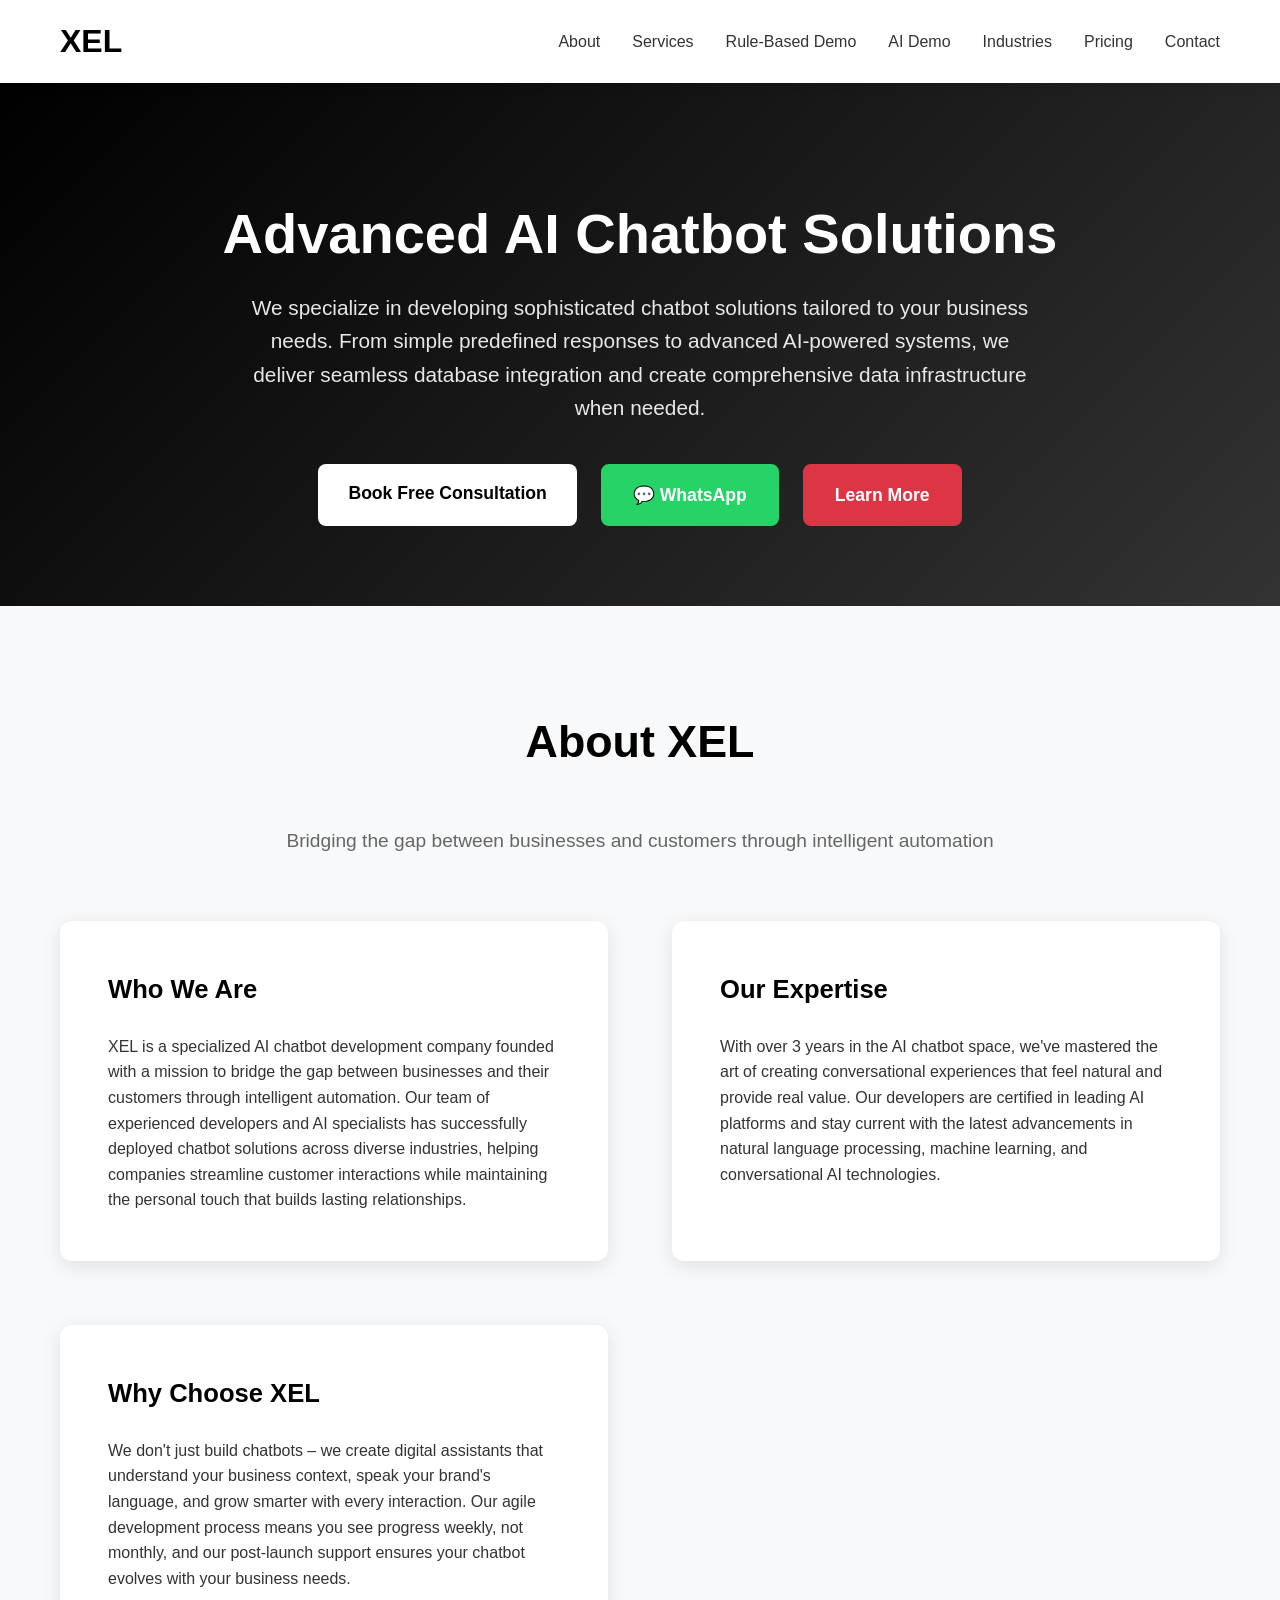
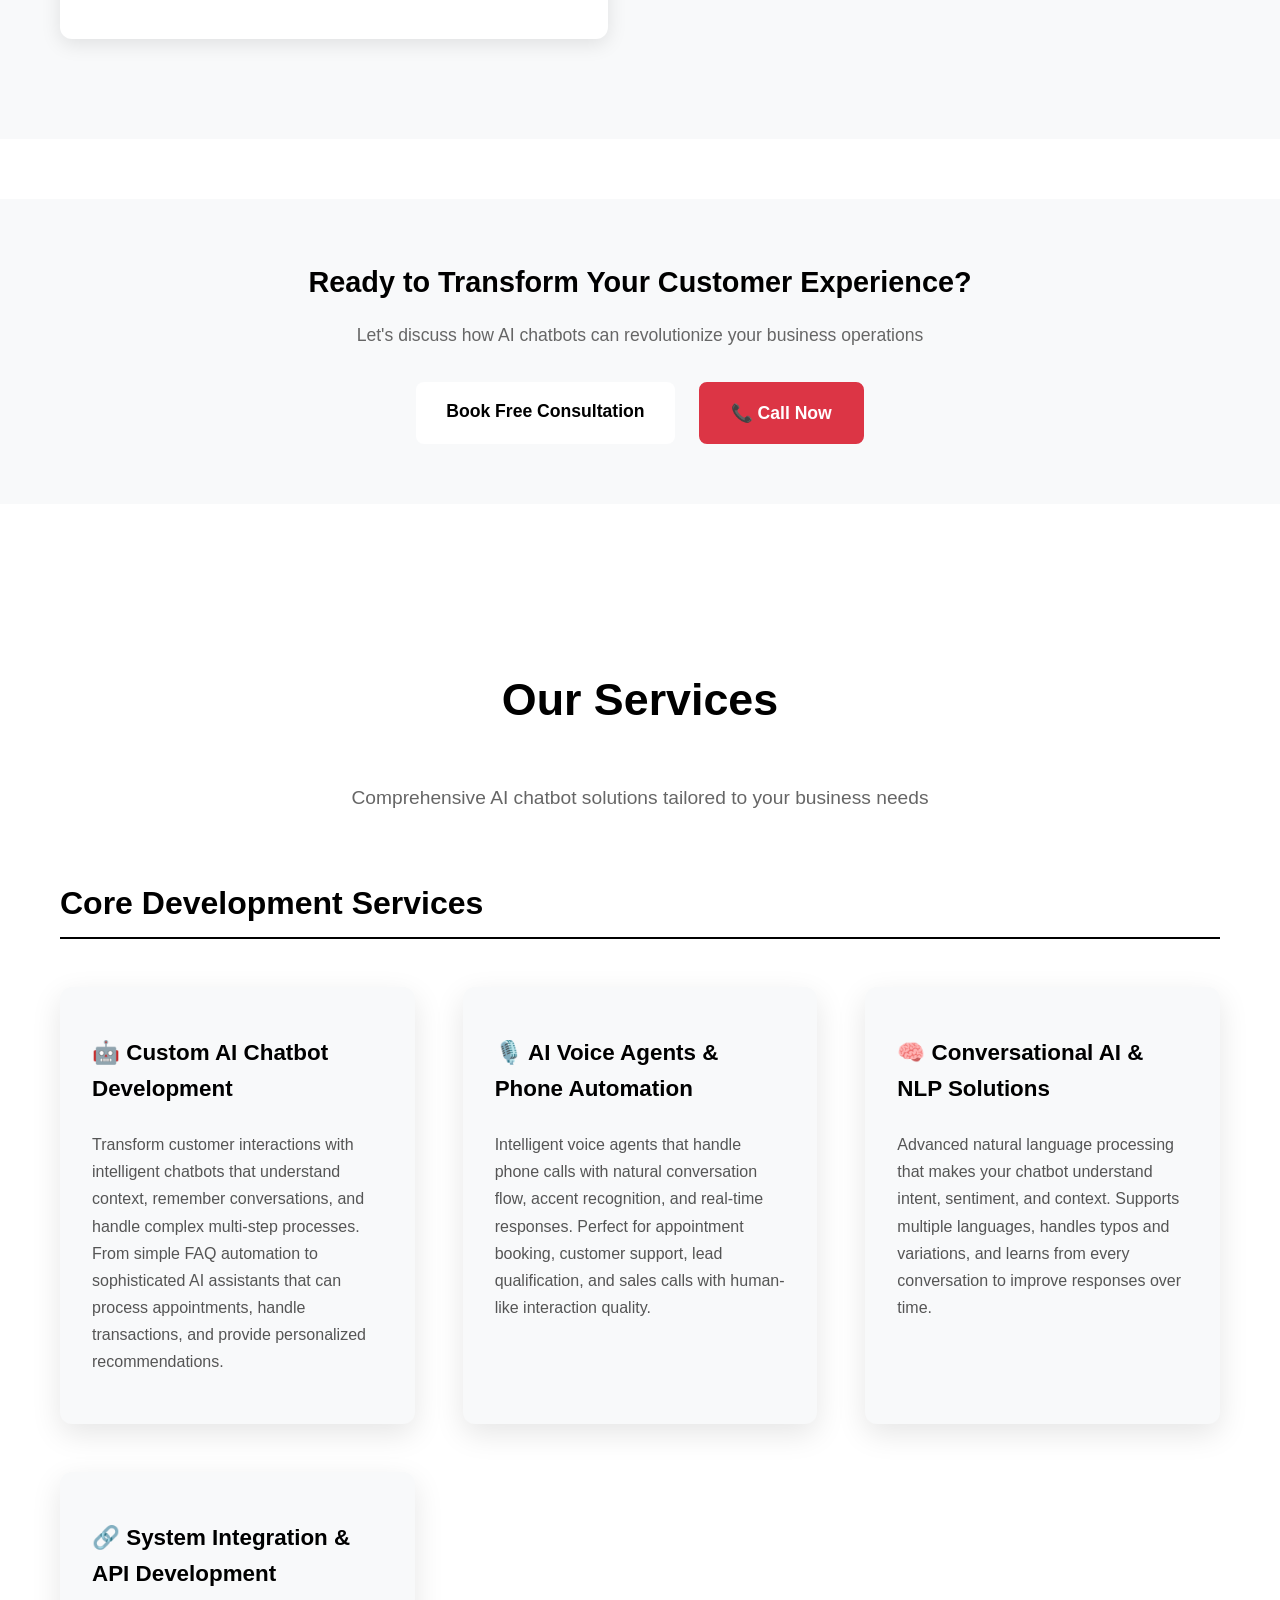
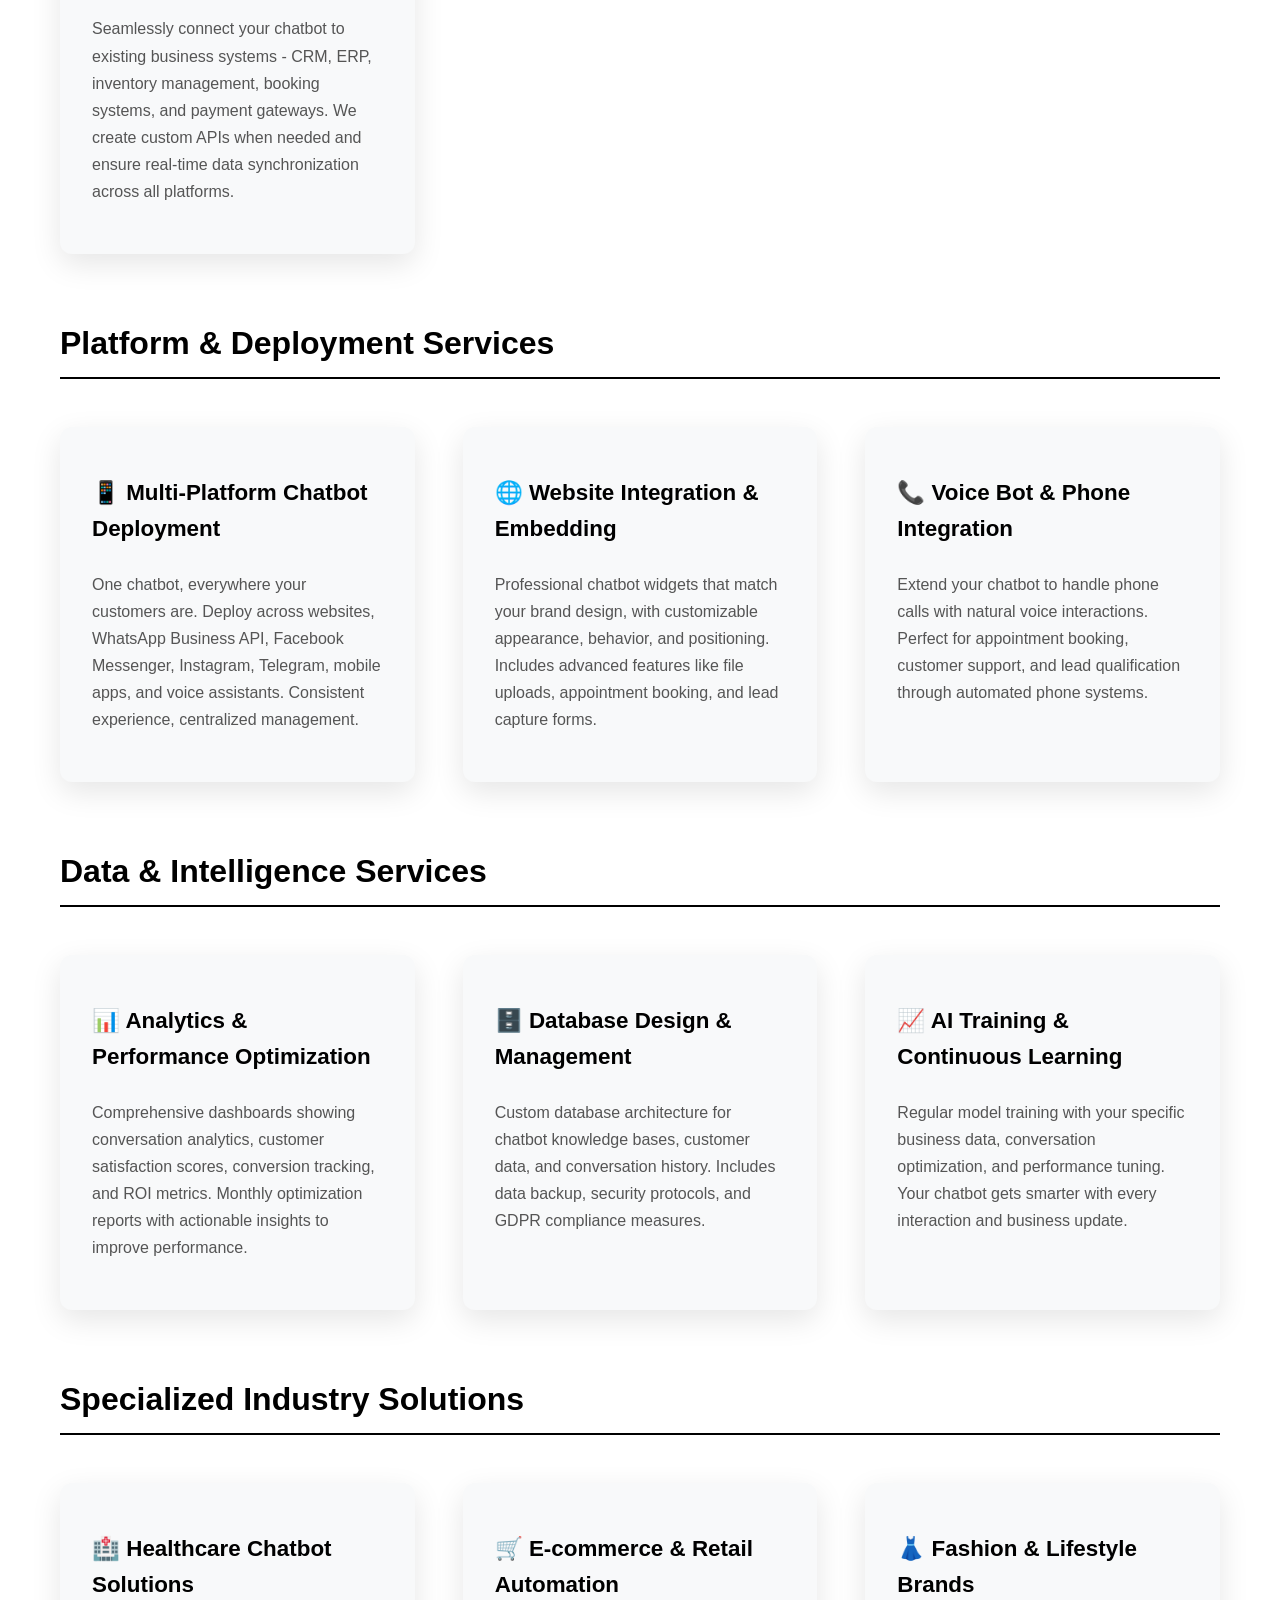
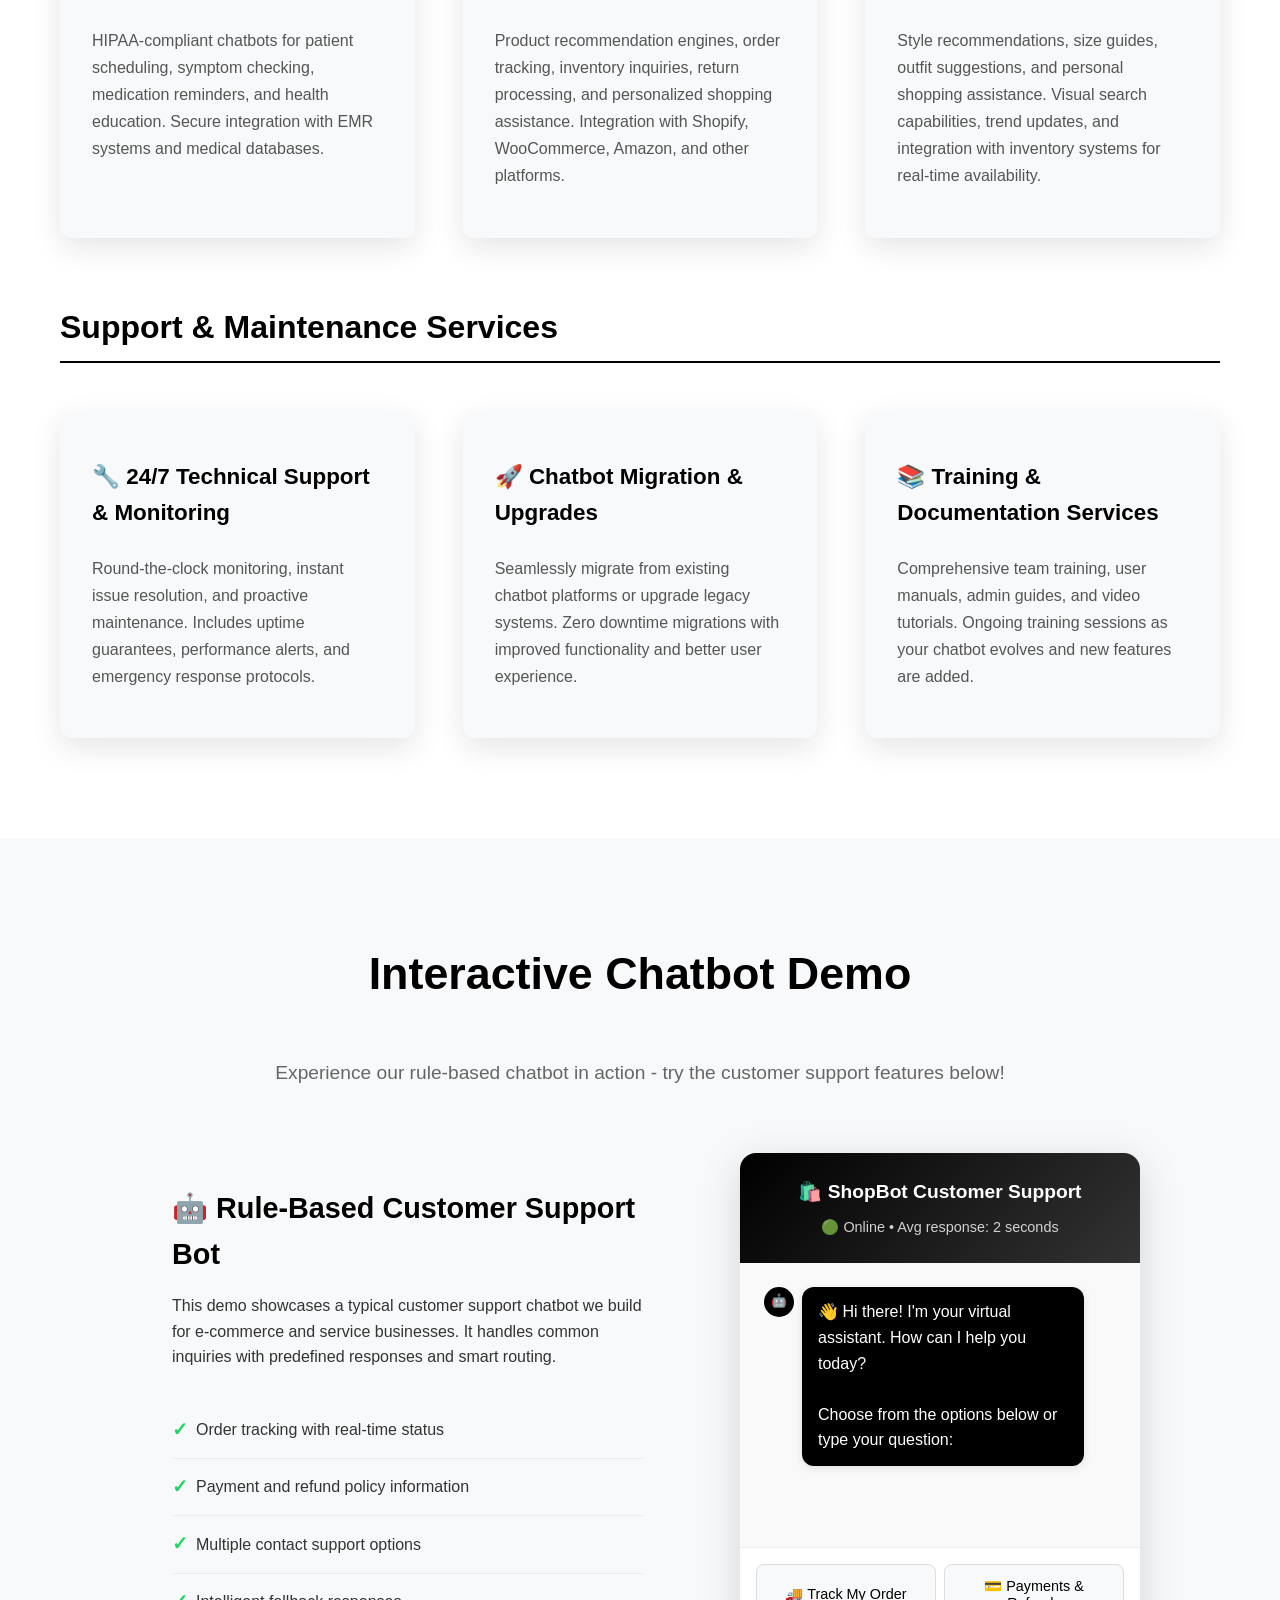
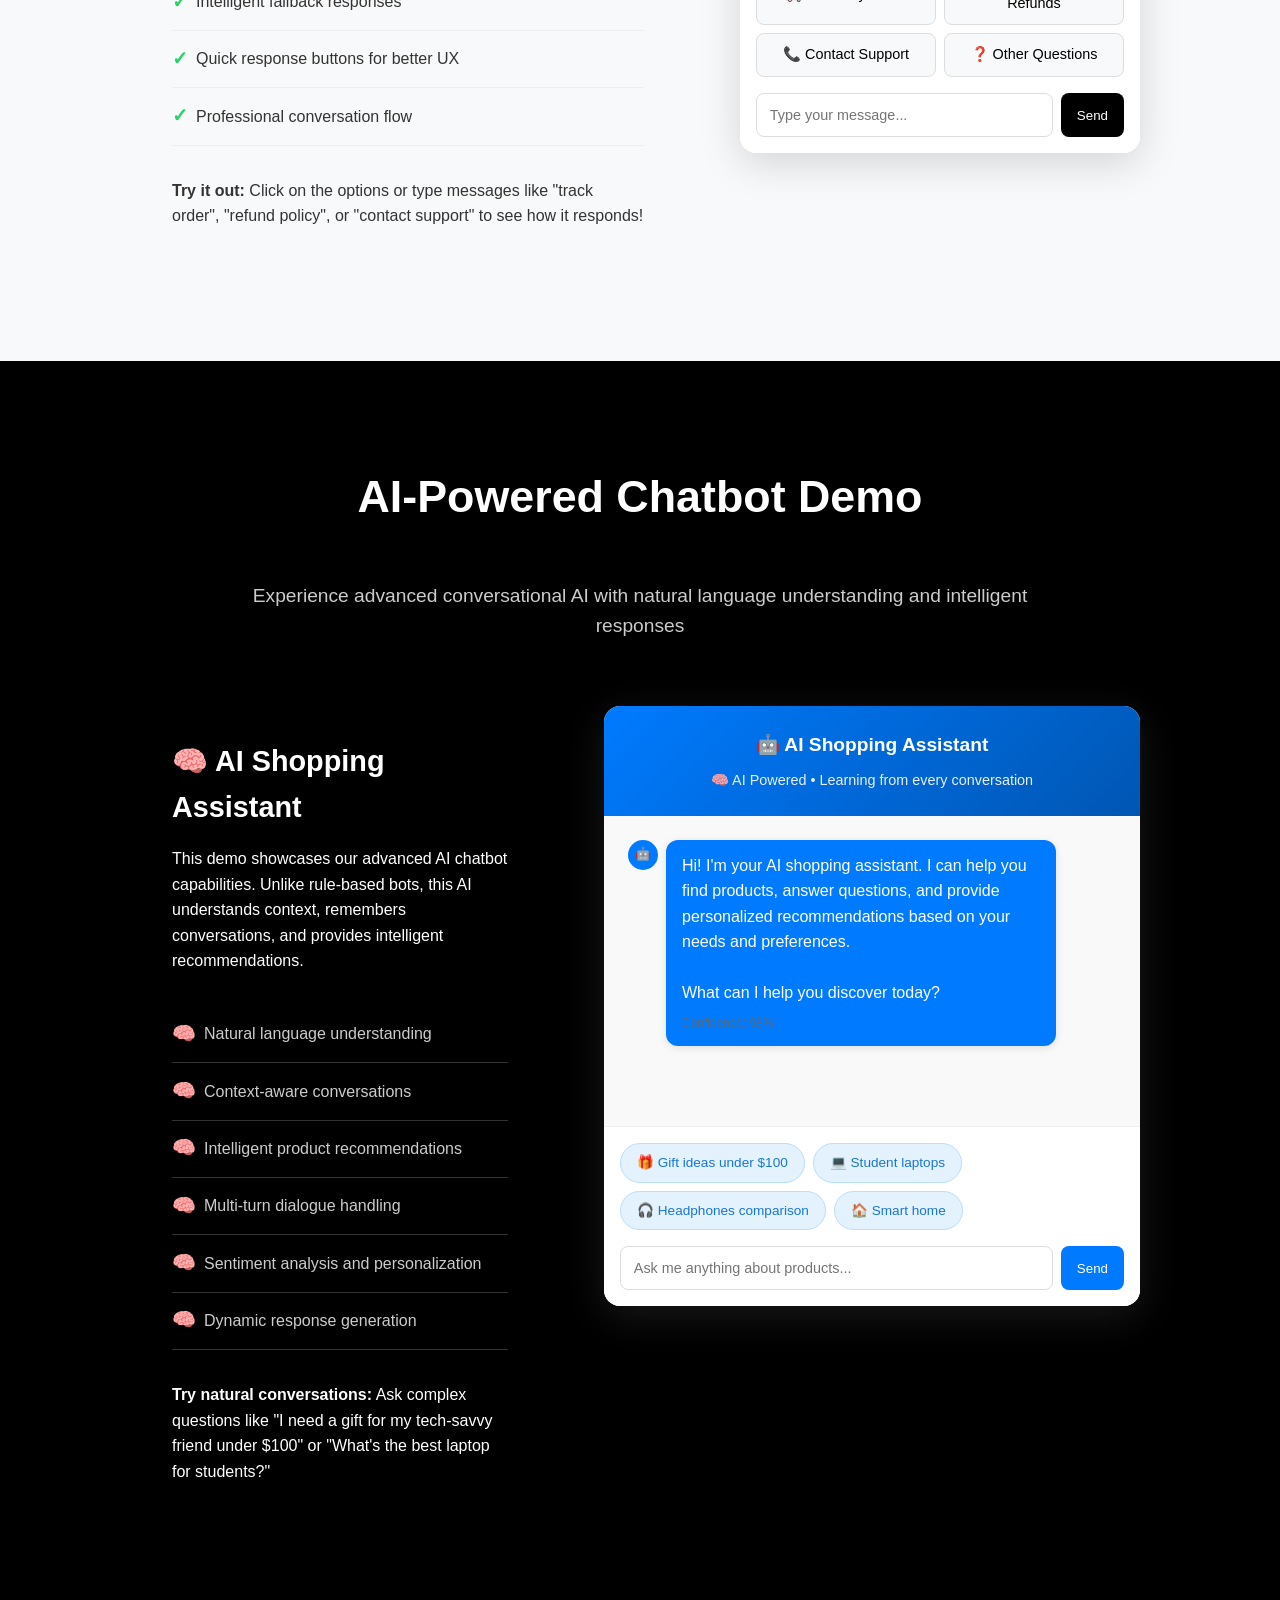
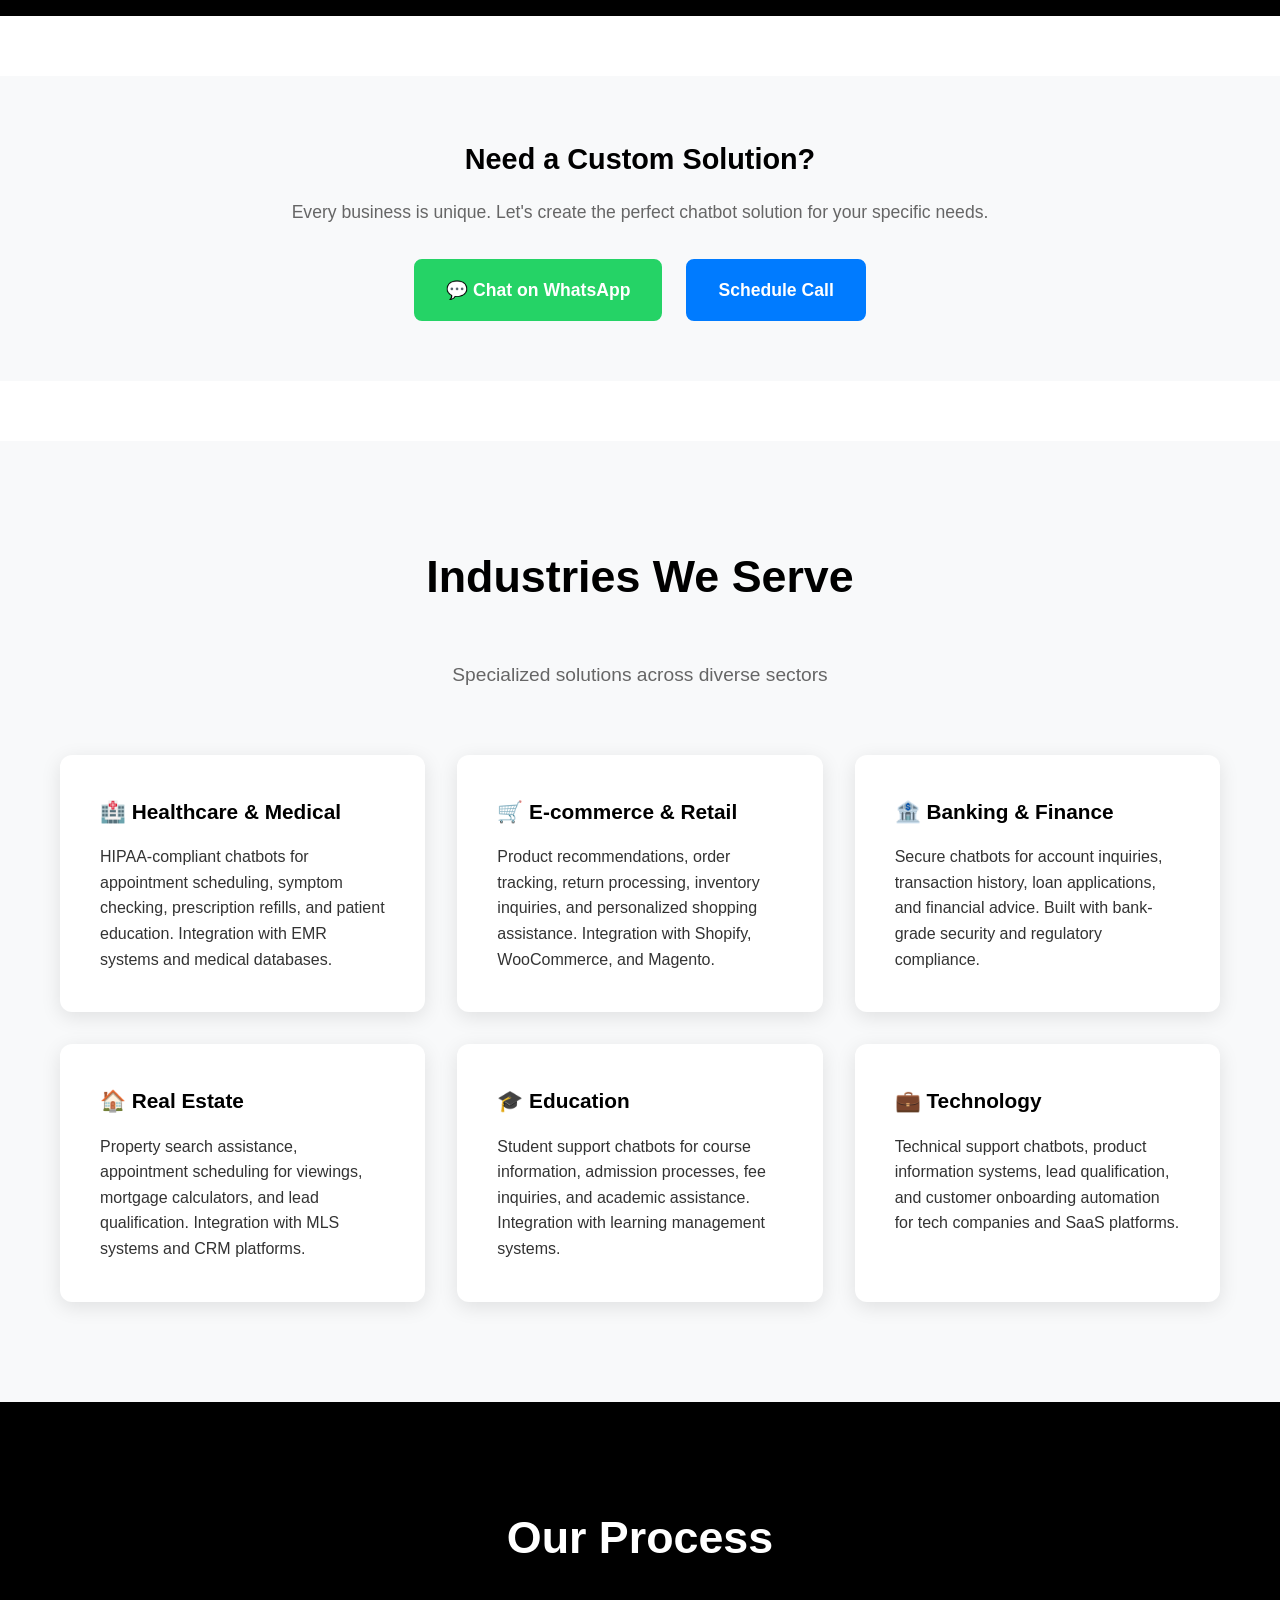
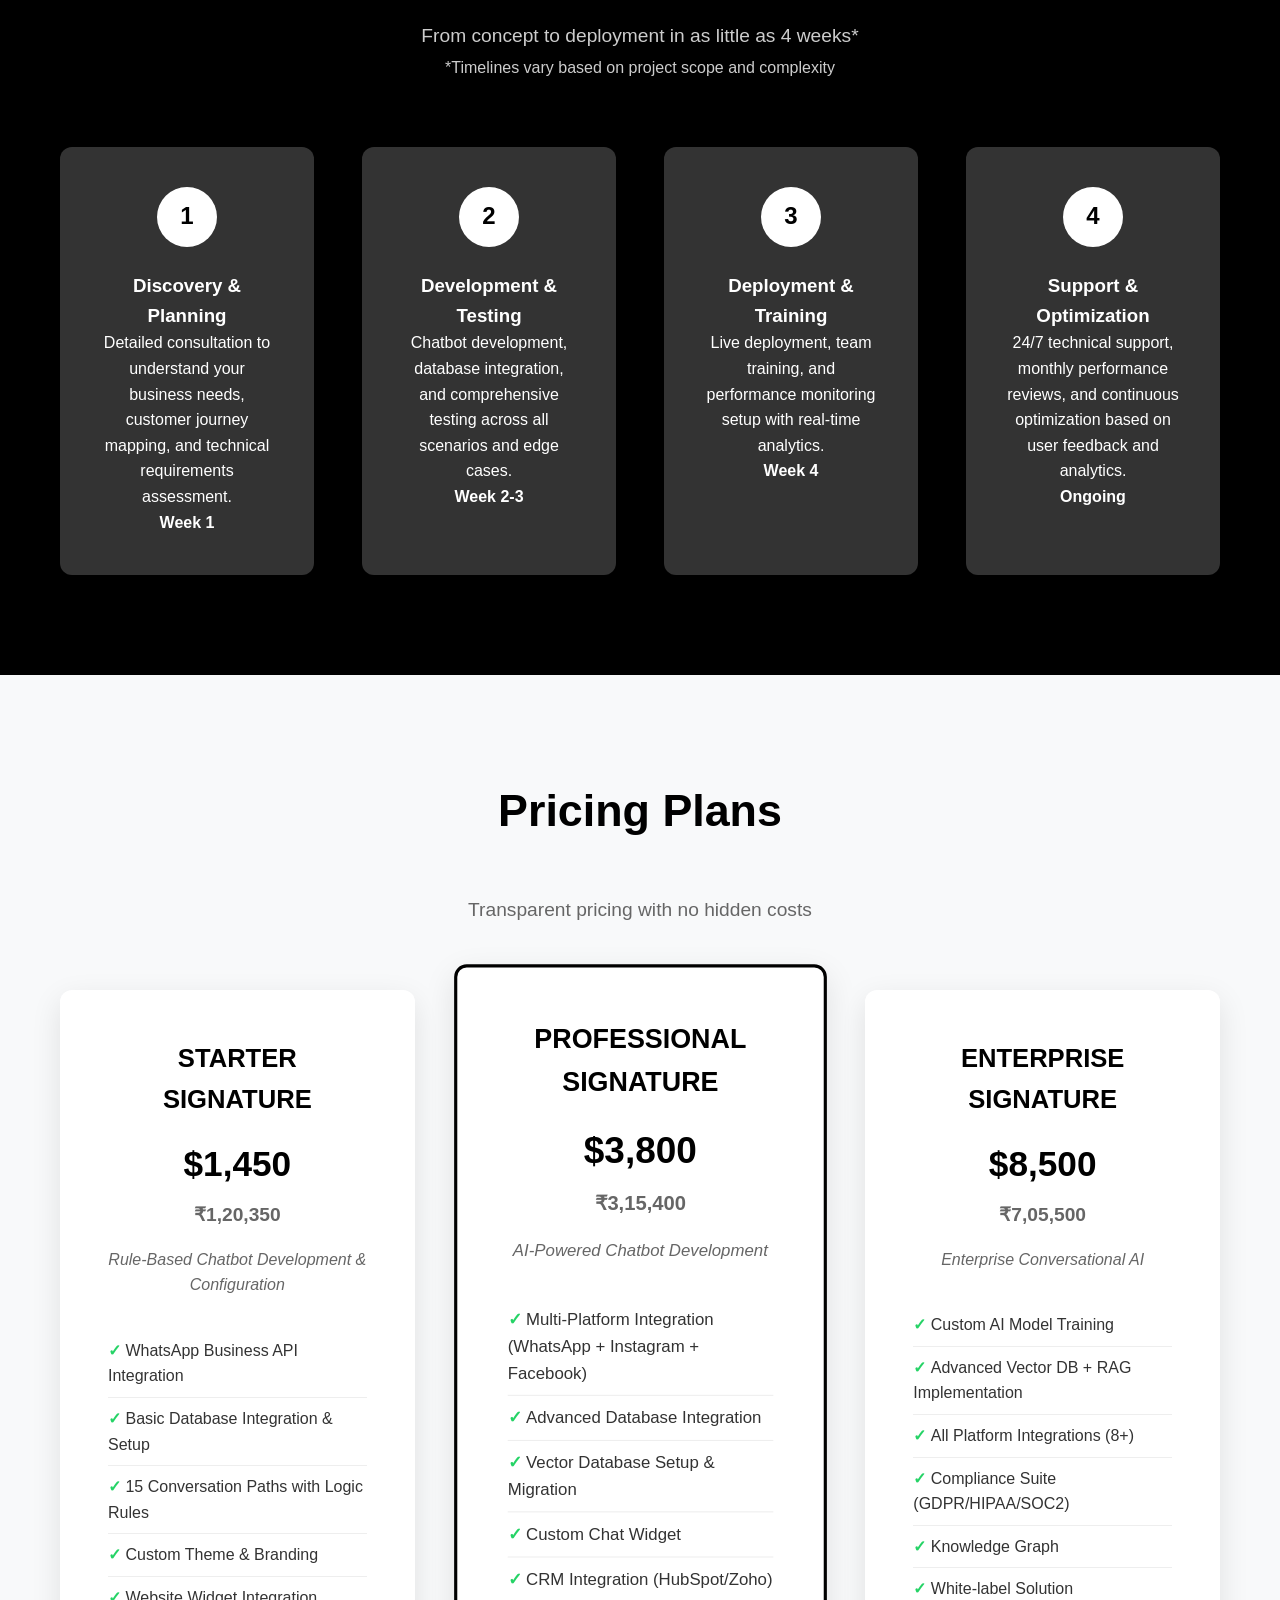
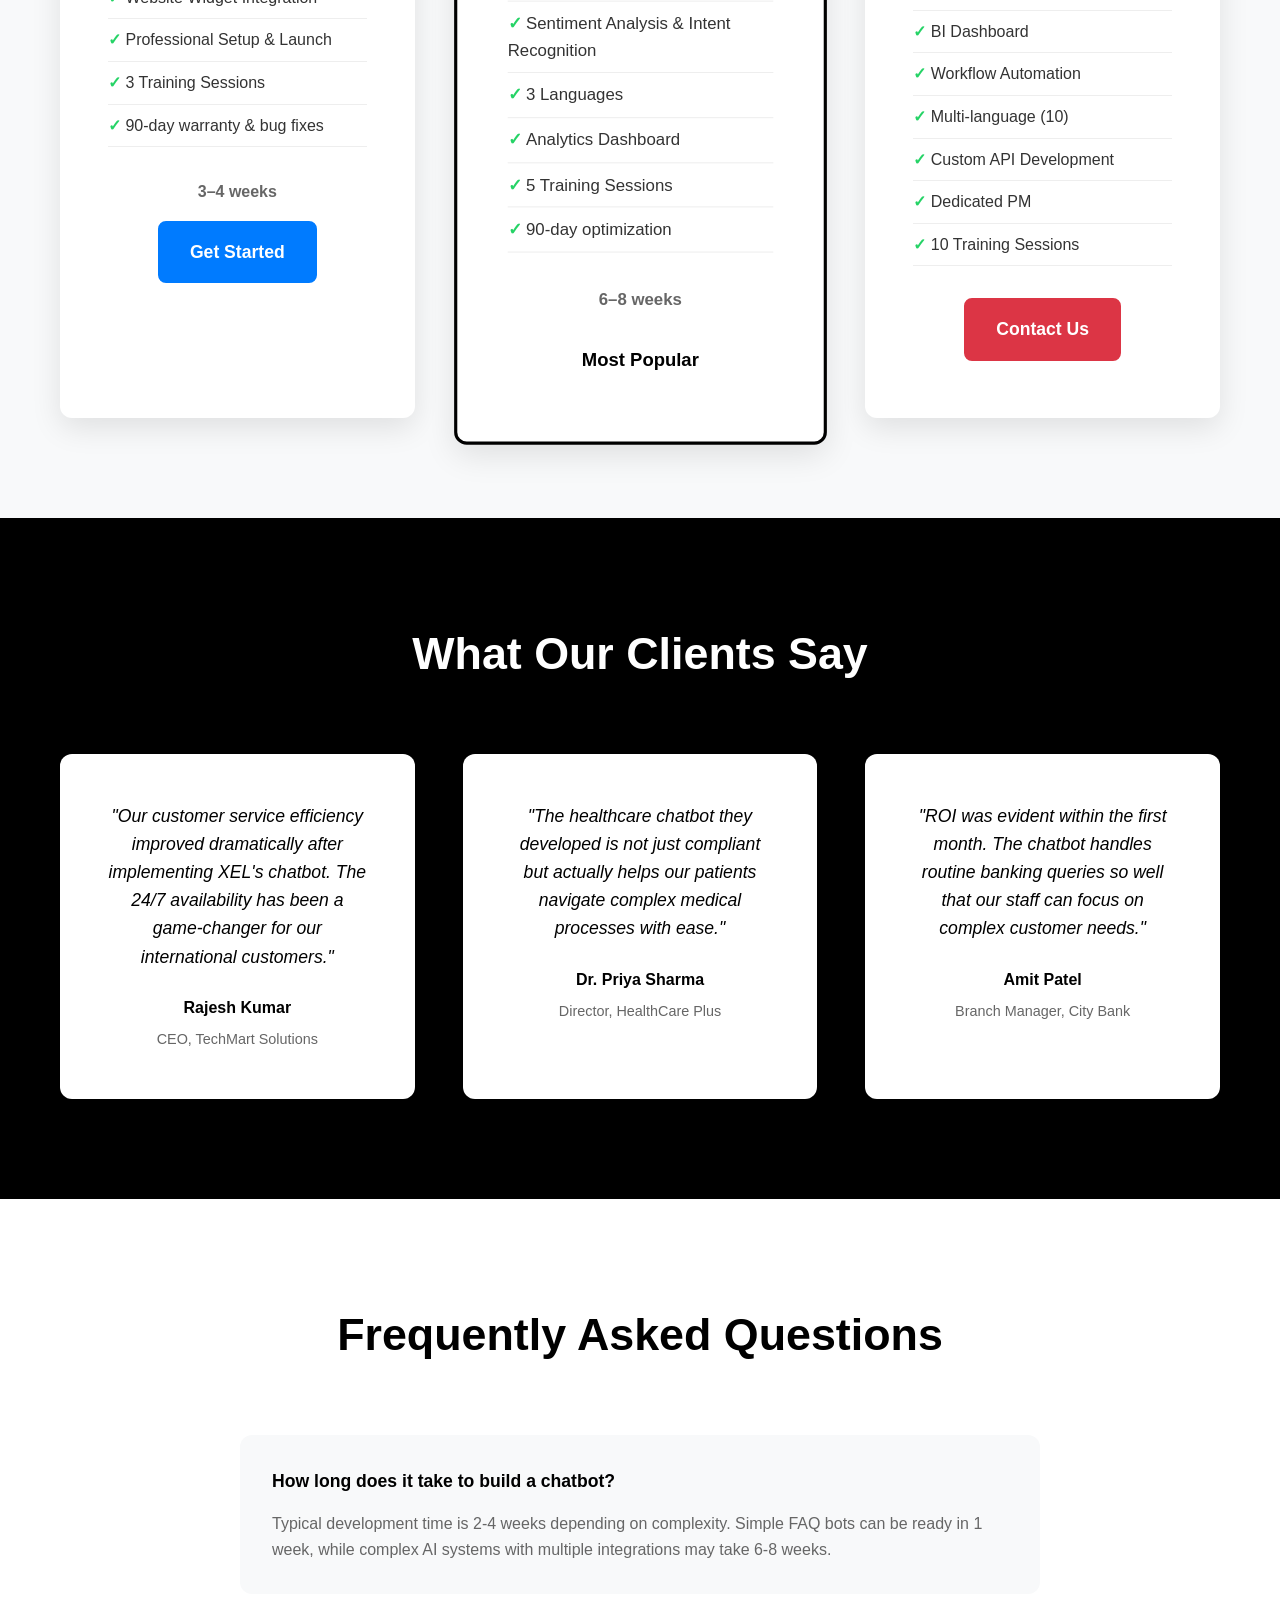
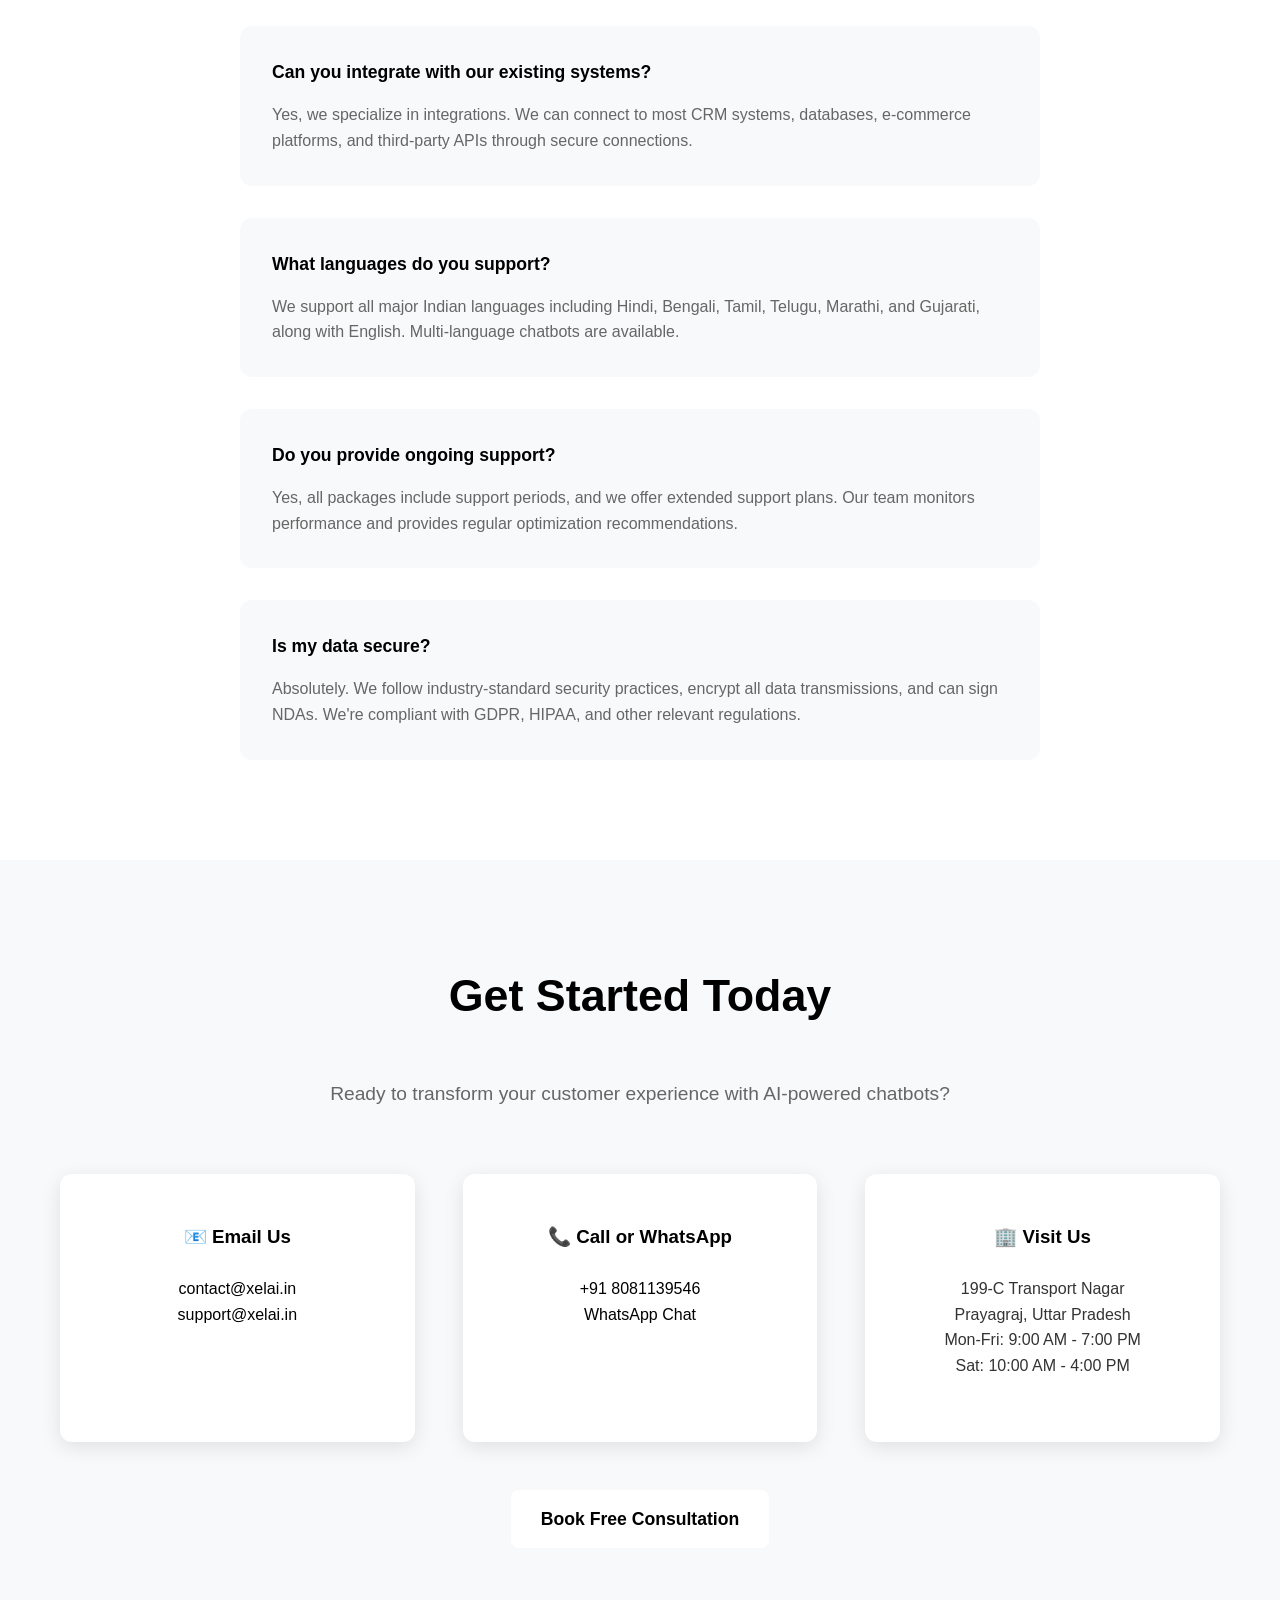
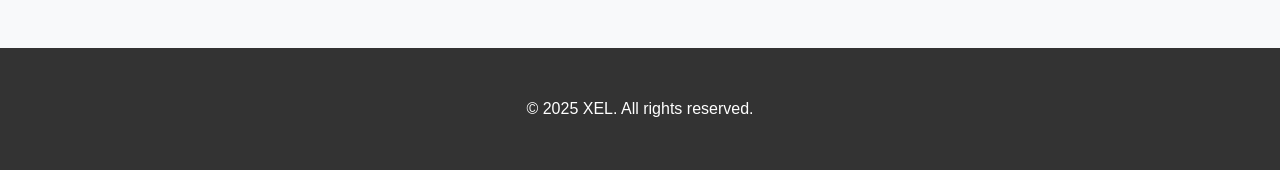
==== commit e8cb8440: "Add files via upload" ====
--- a/index.html
+++ b/index.html
@@ -527,6 +527,464 @@
             text-decoration: underline;
         }
 
+        /* Chatbot Demo Section */
+        .chatbot-demo {
+            background: #f8f9fa;
+            padding: 100px 0;
+        }
+
+        .demo-container {
+            max-width: 1000px;
+            margin: 0 auto;
+            display: grid;
+            grid-template-columns: 1fr 400px;
+            gap: 4rem;
+            align-items: start;
+        }
+
+        .demo-info {
+            padding: 2rem;
+        }
+
+        .demo-info h3 {
+            font-size: 1.8rem;
+            margin-bottom: 1rem;
+            color: #000;
+        }
+
+        .demo-features {
+            list-style: none;
+            margin: 2rem 0;
+        }
+
+        .demo-features li {
+            padding: 0.8rem 0;
+            border-bottom: 1px solid #eee;
+            display: flex;
+            align-items: center;
+            gap: 0.5rem;
+        }
+
+        .demo-features li:before {
+            content: "✓";
+            color: #25D366;
+            font-weight: bold;
+            font-size: 1.2rem;
+        }
+
+        .chatbot-widget {
+            background: #fff;
+            border-radius: 16px;
+            box-shadow: 0 10px 40px rgba(0,0,0,0.15);
+            overflow: hidden;
+            height: 600px;
+            display: flex;
+            flex-direction: column;
+            position: sticky;
+            top: 2rem;
+        }
+
+        .chatbot-header {
+            background: linear-gradient(135deg, #000 0%, #333 100%);
+            color: #fff;
+            padding: 1.5rem;
+            text-align: center;
+            position: relative;
+        }
+
+        .chatbot-header h4 {
+            margin: 0;
+            font-size: 1.2rem;
+        }
+
+        .chatbot-status {
+            font-size: 0.9rem;
+            opacity: 0.8;
+            margin-top: 0.5rem;
+        }
+
+        .chatbot-messages {
+            flex: 1;
+            padding: 1.5rem;
+            overflow-y: auto;
+            background: #f9f9f9;
+        }
+
+        .message {
+            margin-bottom: 1rem;
+            display: flex;
+            align-items: flex-start;
+            gap: 0.5rem;
+        }
+
+        .message.bot {
+            justify-content: flex-start;
+        }
+
+        .message.user {
+            justify-content: flex-end;
+        }
+
+        .message-content {
+            background: #fff;
+            padding: 0.8rem 1rem;
+            border-radius: 12px;
+            max-width: 80%;
+            box-shadow: 0 2px 8px rgba(0,0,0,0.1);
+        }
+
+        .message.bot .message-content {
+            background: #000;
+            color: #fff;
+        }
+
+        .message.user .message-content {
+            background: #007bff;
+            color: #fff;
+        }
+
+        .bot-avatar {
+            width: 30px;
+            height: 30px;
+            background: #000;
+            border-radius: 50%;
+            display: flex;
+            align-items: center;
+            justify-content: center;
+            color: #fff;
+            font-size: 0.8rem;
+            flex-shrink: 0;
+        }
+
+        .chatbot-options {
+            padding: 1rem;
+            background: #fff;
+            border-top: 1px solid #eee;
+        }
+
+        .option-buttons {
+            display: grid;
+            grid-template-columns: repeat(2, 1fr);
+            gap: 0.5rem;
+            margin-bottom: 1rem;
+        }
+
+        .option-btn {
+            background: #f8f9fa;
+            border: 1px solid #ddd;
+            padding: 0.8rem;
+            border-radius: 8px;
+            cursor: pointer;
+            transition: all 0.3s;
+            font-size: 0.9rem;
+            text-align: center;
+        }
+
+        .option-btn:hover {
+            background: #000;
+            color: #fff;
+            border-color: #000;
+        }
+
+        .chatbot-input {
+            display: flex;
+            gap: 0.5rem;
+            margin-top: 1rem;
+        }
+
+        .chatbot-input input {
+            flex: 1;
+            padding: 0.8rem;
+            border: 1px solid #ddd;
+            border-radius: 8px;
+            font-size: 0.9rem;
+        }
+
+        .chatbot-input button {
+            background: #000;
+            color: #fff;
+            border: none;
+            padding: 0.8rem 1rem;
+            border-radius: 8px;
+            cursor: pointer;
+            transition: background 0.3s;
+        }
+
+        .chatbot-input button:hover {
+            background: #333;
+        }
+
+        .typing-indicator {
+            display: none;
+            align-items: center;
+            gap: 0.5rem;
+            color: #666;
+            font-style: italic;
+            margin-bottom: 1rem;
+        }
+
+        .typing-dots {
+            display: flex;
+            gap: 2px;
+        }
+
+        .typing-dots span {
+            width: 6px;
+            height: 6px;
+            background: #666;
+            border-radius: 50%;
+            animation: typing 1.4s infinite;
+        }
+
+        .typing-dots span:nth-child(2) {
+            animation-delay: 0.2s;
+        }
+
+        .typing-dots span:nth-child(3) {
+            animation-delay: 0.4s;
+        }
+
+        @keyframes typing {
+            0%, 60%, 100% {
+                transform: translateY(0);
+                opacity: 0.4;
+            }
+            30% {
+                transform: translateY(-10px);
+                opacity: 1;
+            }
+        }
+
+        /* AI Chatbot Demo Section */
+        .ai-chatbot-demo {
+            background: #000;
+            color: #fff;
+            padding: 100px 0;
+        }
+
+        .ai-chatbot-demo .section-title {
+            color: #fff;
+        }
+
+        .ai-chatbot-demo .section-subtitle {
+            color: #ccc;
+        }
+
+        .ai-demo-container {
+            max-width: 1000px;
+            margin: 0 auto;
+            display: grid;
+            grid-template-columns: 400px 1fr;
+            gap: 4rem;
+            align-items: start;
+        }
+
+        .ai-demo-info {
+            padding: 2rem;
+        }
+
+        .ai-demo-info h3 {
+            font-size: 1.8rem;
+            margin-bottom: 1rem;
+            color: #fff;
+        }
+
+        .ai-demo-features {
+            list-style: none;
+            margin: 2rem 0;
+        }
+
+        .ai-demo-features li {
+            padding: 0.8rem 0;
+            border-bottom: 1px solid #333;
+            display: flex;
+            align-items: center;
+            gap: 0.5rem;
+            color: #ccc;
+        }
+
+        .ai-demo-features li:before {
+            content: "🧠";
+            font-size: 1.2rem;
+        }
+
+        .ai-chatbot-widget {
+            background: #fff;
+            border-radius: 16px;
+            box-shadow: 0 10px 40px rgba(255,255,255,0.1);
+            overflow: hidden;
+            height: 600px;
+            display: flex;
+            flex-direction: column;
+            position: sticky;
+            top: 2rem;
+        }
+
+        .ai-chatbot-header {
+            background: linear-gradient(135deg, #007bff 0%, #0056b3 100%);
+            color: #fff;
+            padding: 1.5rem;
+            text-align: center;
+            position: relative;
+        }
+
+        .ai-chatbot-header h4 {
+            margin: 0;
+            font-size: 1.2rem;
+        }
+
+        .ai-chatbot-status {
+            font-size: 0.9rem;
+            opacity: 0.9;
+            margin-top: 0.5rem;
+        }
+
+        .ai-chatbot-messages {
+            flex: 1;
+            padding: 1.5rem;
+            overflow-y: auto;
+            background: #f9f9f9;
+        }
+
+        .ai-message {
+            margin-bottom: 1rem;
+            display: flex;
+            align-items: flex-start;
+            gap: 0.5rem;
+        }
+
+        .ai-message.bot {
+            justify-content: flex-start;
+        }
+
+        .ai-message.user {
+            justify-content: flex-end;
+        }
+
+        .ai-message-content {
+            background: #fff;
+            padding: 0.8rem 1rem;
+            border-radius: 12px;
+            max-width: 80%;
+            box-shadow: 0 2px 8px rgba(0,0,0,0.1);
+        }
+
+        .ai-message.bot .ai-message-content {
+            background: #007bff;
+            color: #fff;
+        }
+
+        .ai-message.user .ai-message-content {
+            background: #28a745;
+            color: #fff;
+        }
+
+        .ai-bot-avatar {
+            width: 30px;
+            height: 30px;
+            background: #007bff;
+            border-radius: 50%;
+            display: flex;
+            align-items: center;
+            justify-content: center;
+            color: #fff;
+            font-size: 0.8rem;
+            flex-shrink: 0;
+        }
+
+        .ai-chatbot-options {
+            padding: 1rem;
+            background: #fff;
+            border-top: 1px solid #eee;
+        }
+
+        .ai-suggestion-chips {
+            display: flex;
+            flex-wrap: wrap;
+            gap: 0.5rem;
+            margin-bottom: 1rem;
+        }
+
+        .ai-suggestion-chip {
+            background: #e3f2fd;
+            color: #1976d2;
+            border: 1px solid #bbdefb;
+            padding: 0.5rem 1rem;
+            border-radius: 20px;
+            cursor: pointer;
+            transition: all 0.3s;
+            font-size: 0.85rem;
+        }
+
+        .ai-suggestion-chip:hover {
+            background: #1976d2;
+            color: #fff;
+        }
+
+        .ai-chatbot-input {
+            display: flex;
+            gap: 0.5rem;
+        }
+
+        .ai-chatbot-input input {
+            flex: 1;
+            padding: 0.8rem;
+            border: 1px solid #ddd;
+            border-radius: 8px;
+            font-size: 0.9rem;
+        }
+
+        .ai-chatbot-input button {
+            background: #007bff;
+            color: #fff;
+            border: none;
+            padding: 0.8rem 1rem;
+            border-radius: 8px;
+            cursor: pointer;
+            transition: background 0.3s;
+        }
+
+        .ai-chatbot-input button:hover {
+            background: #0056b3;
+        }
+
+        .ai-typing-indicator {
+            display: none;
+            align-items: center;
+            gap: 0.5rem;
+            color: #666;
+            font-style: italic;
+            margin-bottom: 1rem;
+        }
+
+        .ai-typing-dots {
+            display: flex;
+            gap: 2px;
+        }
+
+        .ai-typing-dots span {
+            width: 6px;
+            height: 6px;
+            background: #007bff;
+            border-radius: 50%;
+            animation: typing 1.4s infinite;
+        }
+
+        .ai-typing-dots span:nth-child(2) {
+            animation-delay: 0.2s;
+        }
+
+        .ai-typing-dots span:nth-child(3) {
+            animation-delay: 0.4s;
+        }
+
+        .confidence-score {
+            font-size: 0.75rem;
+            color: #666;
+            margin-top: 0.5rem;
+            opacity: 0.8;
+        }
+
         /* Footer */
         .footer {
             background: #333;
@@ -722,6 +1180,38 @@
             }
         }
 
+        @media (max-width: 768px) {
+            .demo-container {
+                grid-template-columns: 1fr;
+                gap: 2rem;
+            }
+
+            .chatbot-widget {
+                position: relative;
+                top: 0;
+                height: 500px;
+            }
+
+            .option-buttons {
+                grid-template-columns: 1fr;
+            }
+
+            .ai-demo-container {
+                grid-template-columns: 1fr;
+                gap: 2rem;
+            }
+
+            .ai-chatbot-widget {
+                position: relative;
+                top: 0;
+                height: 500px;
+            }
+
+            .ai-suggestion-chips {
+                justify-content: center;
+            }
+        }
+
         @media (max-width: 480px) {
             .mobile-nav-grid {
                 grid-template-columns: 1fr;
@@ -729,6 +1219,14 @@
 
             .mobile-nav-card {
                 padding: 1.2rem;
+            }
+
+            .chatbot-demo {
+                padding: 60px 0;
+            }
+
+            .demo-info {
+                padding: 1rem;
             }
         }
     </style>
@@ -955,6 +1453,145 @@
                 <div class="service-card">
                     <h4>📚 Training & Documentation Services</h4>
                     <p>Comprehensive team training, user manuals, admin guides, and video tutorials. Ongoing training sessions as your chatbot evolves and new features are added.</p>
+                </div>
+            </div>
+        </div>
+    </section>
+
+    <!-- Chatbot Demo Section -->
+    <section id="demo" class="chatbot-demo">
+        <div class="container">
+            <h2 class="section-title">Interactive Chatbot Demo</h2>
+            <p class="section-subtitle">Experience our rule-based chatbot in action - try the customer support features below!</p>
+            
+            <div class="demo-container">
+                <div class="demo-info">
+                    <h3>🤖 Rule-Based Customer Support Bot</h3>
+                    <p>This demo showcases a typical customer support chatbot we build for e-commerce and service businesses. It handles common inquiries with predefined responses and smart routing.</p>
+                    
+                    <ul class="demo-features">
+                        <li>Order tracking with real-time status</li>
+                        <li>Payment and refund policy information</li>
+                        <li>Multiple contact support options</li>
+                        <li>Intelligent fallback responses</li>
+                        <li>Quick response buttons for better UX</li>
+                        <li>Professional conversation flow</li>
+                    </ul>
+                    
+                    <p><strong>Try it out:</strong> Click on the options or type messages like "track order", "refund policy", or "contact support" to see how it responds!</p>
+                </div>
+                
+                <div class="chatbot-widget">
+                    <div class="chatbot-header">
+                        <h4>🛍️ ShopBot Customer Support</h4>
+                        <div class="chatbot-status">🟢 Online • Avg response: 2 seconds</div>
+                    </div>
+                    
+                    <div class="chatbot-messages" id="chatMessages">
+                        <div class="message bot">
+                            <div class="bot-avatar">🤖</div>
+                            <div class="message-content">
+                                👋 Hi there! I'm your virtual assistant. How can I help you today?<br><br>
+                                Choose from the options below or type your question:
+                            </div>
+                        </div>
+                        
+                        <div class="typing-indicator" id="typingIndicator">
+                            <div class="bot-avatar">🤖</div>
+                            <div>
+                                <span>Bot is typing</span>
+                                <div class="typing-dots">
+                                    <span></span>
+                                    <span></span>
+                                    <span></span>
+                                </div>
+                            </div>
+                        </div>
+                    </div>
+                    
+                    <div class="chatbot-options">
+                        <div class="option-buttons">
+                            <button class="option-btn" onclick="selectOption('track')">🚚 Track My Order</button>
+                            <button class="option-btn" onclick="selectOption('payments')">💳 Payments & Refunds</button>
+                            <button class="option-btn" onclick="selectOption('contact')">📞 Contact Support</button>
+                            <button class="option-btn" onclick="selectOption('help')">❓ Other Questions</button>
+                        </div>
+                        
+                        <div class="chatbot-input">
+                            <input type="text" id="userInput" placeholder="Type your message..." onkeypress="handleKeyPress(event)">
+                            <button onclick="sendMessage()">Send</button>
+                        </div>
+                    </div>
+                </div>
+            </div>
+        </div>
+    </section>
+
+    <!-- AI Chatbot Demo Section -->
+    <section id="ai-demo" class="ai-chatbot-demo">
+        <div class="container">
+            <h2 class="section-title">AI-Powered Chatbot Demo</h2>
+            <p class="section-subtitle">Experience advanced conversational AI with natural language understanding and intelligent responses</p>
+            
+            <div class="ai-demo-container">
+                <div class="ai-demo-info">
+                    <h3>🧠 AI Shopping Assistant</h3>
+                    <p>This demo showcases our advanced AI chatbot capabilities. Unlike rule-based bots, this AI understands context, remembers conversations, and provides intelligent recommendations.</p>
+                    
+                    <ul class="ai-demo-features">
+                        <li>Natural language understanding</li>
+                        <li>Context-aware conversations</li>
+                        <li>Intelligent product recommendations</li>
+                        <li>Multi-turn dialogue handling</li>
+                        <li>Sentiment analysis and personalization</li>
+                        <li>Dynamic response generation</li>
+                    </ul>
+                    
+                    <p><strong>Try natural conversations:</strong> Ask complex questions like "I need a gift for my tech-savvy friend under $100" or "What's the best laptop for students?"</p>
+                </div>
+                
+                <div class="ai-chatbot-widget">
+                    <div class="ai-chatbot-header">
+                        <h4>🤖 AI Shopping Assistant</h4>
+                        <div class="ai-chatbot-status">🧠 AI Powered • Learning from every conversation</div>
+                    </div>
+                    
+                    <div class="ai-chatbot-messages" id="aiChatMessages">
+                        <div class="ai-message bot">
+                            <div class="ai-bot-avatar">🤖</div>
+                            <div class="ai-message-content">
+                                Hi! I'm your AI shopping assistant. I can help you find products, answer questions, and provide personalized recommendations based on your needs and preferences.<br><br>
+                                What can I help you discover today?
+                                <div class="confidence-score">Confidence: 98%</div>
+                            </div>
+                        </div>
+                        
+                        <div class="ai-typing-indicator" id="aiTypingIndicator">
+                            <div class="ai-bot-avatar">🤖</div>
+                            <div>
+                                <span>AI is thinking</span>
+                                <div class="ai-typing-dots">
+                                    <span></span>
+                                    <span></span>
+                                    <span></span>
+                                </div>
+                            </div>
+                        </div>
+                    </div>
+                    
+                    <div class="ai-chatbot-options">
+                        <div class="ai-suggestion-chips">
+                            <span class="ai-suggestion-chip" onclick="aiSelectSuggestion('Gift for tech lover under $100')">🎁 Gift ideas under $100</span>
+                            <span class="ai-suggestion-chip" onclick="aiSelectSuggestion('Best laptop for students')">💻 Student laptops</span>
+                            <span class="ai-suggestion-chip" onclick="aiSelectSuggestion('Wireless headphones comparison')">🎧 Headphones comparison</span>
+                            <span class="ai-suggestion-chip" onclick="aiSelectSuggestion('Smart home devices')">🏠 Smart home</span>
+                        </div>
+                        
+                        <div class="ai-chatbot-input">
+                            <input type="text" id="aiUserInput" placeholder="Ask me anything about products..." onkeypress="aiHandleKeyPress(event)">
+                            <button onclick="aiSendMessage()">Send</button>
+                        </div>
+                    </div>
                 </div>
             </div>
         </div>
@@ -1226,6 +1863,366 @@
             }
         });
 
+        // Chatbot Demo Functionality
+        let conversationState = 'main';
+        let orderIdRequested = false;
+
+        const responses = {
+            main: {
+                track: {
+                    message: "🚚 I'd be happy to help you track your order! Please provide your Order ID (you can find this in your confirmation email).",
+                    state: 'track_order'
+                },
+                payments: {
+                    message: "💳 Here are our payment and refund options:\n\n💰 **Payment Methods:**\n• Credit/Debit Cards (Visa, MasterCard, Amex)\n• PayPal & Digital Wallets\n• Bank Transfer\n• Buy Now, Pay Later options\n\n🔄 **Return & Exchange Policy:**\n• 30-day return window\n• Free returns on defective items\n• Easy exchange process\n\n📝 **Refund Status:**\nWould you like me to check your refund status? Please provide your order number.",
+                    state: 'payments'
+                },
+                contact: {
+                    message: "📞 **Contact Our Support Team:**\n\n📞 **Call Us:** +1 (555) 123-4567\n⏰ Mon-Fri: 9 AM - 6 PM EST\n\n💬 **Live Chat with Agent**\nClick here to connect with a human agent\n\n✉️ **Email Support:** support@shopbot.com\n📧 We respond within 2 hours\n\nWhich option would you prefer?",
+                    state: 'contact'
+                },
+                help: {
+                    message: "❓ I can help you with:\n\n• Order tracking and delivery updates\n• Payment and billing questions\n• Returns and exchanges\n• Product information\n• Account management\n• Technical support\n\nWhat specific topic can I assist you with?",
+                    state: 'main'
+                }
+            },
+            track_order: {
+                default: {
+                    message: "✅ **Order #12345 Status Update**\n\n📦 Your order is **On the Way!**\n🚚 Shipped via Express Delivery\n📅 **Expected Delivery:** August 30, 2025\n📍 Last Location: Distribution Center\n\n**Items in this order:**\n• Wireless Headphones (Qty: 1)\n• Phone Case (Qty: 1)\n\n📱 You'll receive SMS updates when your package is out for delivery!\n\nIs there anything else I can help you with?",
+                    state: 'main'
+                }
+            }
+        };
+
+        function showTypingIndicator() {
+            document.getElementById('typingIndicator').style.display = 'flex';
+            const messagesContainer = document.getElementById('chatMessages');
+            messagesContainer.scrollTop = messagesContainer.scrollHeight;
+        }
+
+        function hideTypingIndicator() {
+            document.getElementById('typingIndicator').style.display = 'none';
+        }
+
+        function addMessage(content, isUser = false) {
+            const messagesContainer = document.getElementById('chatMessages');
+            const messageDiv = document.createElement('div');
+            messageDiv.className = `message ${isUser ? 'user' : 'bot'}`;
+            
+            if (isUser) {
+                messageDiv.innerHTML = `
+                    <div class="message-content">${content}</div>
+                `;
+            } else {
+                messageDiv.innerHTML = `
+                    <div class="bot-avatar">🤖</div>
+                    <div class="message-content">${content.replace(/\n/g, '<br>')}</div>
+                `;
+            }
+            
+            messagesContainer.appendChild(messageDiv);
+            messagesContainer.scrollTop = messagesContainer.scrollHeight;
+        }
+
+        function getBotResponse(userMessage) {
+            const message = userMessage.toLowerCase().trim();
+            
+            // Handle order tracking state
+            if (conversationState === 'track_order') {
+                // Check if user provided something that looks like an order ID
+                if (message.match(/\d/) || message.includes('#')) {
+                    return responses.track_order.default;
+                } else {
+                    return {
+                        message: "Please provide a valid Order ID (like #12345 or ORD-789). You can find this in your confirmation email or account dashboard.",
+                        state: 'track_order'
+                    };
+                }
+            }
+            
+            // Main conversation flow
+            if (message.includes('track') || message.includes('order') || message.includes('delivery') || message.includes('shipping')) {
+                return responses.main.track;
+            }
+            
+            if (message.includes('payment') || message.includes('refund') || message.includes('money') || message.includes('billing') || message.includes('return')) {
+                return responses.main.payments;
+            }
+            
+            if (message.includes('contact') || message.includes('support') || message.includes('help') || message.includes('agent') || message.includes('human')) {
+                return responses.main.contact;
+            }
+            
+            if (message.includes('hello') || message.includes('hi') || message.includes('hey')) {
+                return {
+                    message: "👋 Hello! Welcome back! How can I assist you today?\n\nI can help you with:\n🚚 Order tracking\n💳 Payments & refunds\n📞 Contact support\n❓ General questions",
+                    state: 'main'
+                };
+            }
+            
+            // Fallback response
+            return {
+                message: "I'm still learning 😅 — Please choose from the menu options above!\n\n🚚 Track My Order\n💳 Payments & Refunds\n📞 Contact Support\n❓ Other Questions\n\nOr try typing keywords like 'track order', 'refund policy', or 'contact support'.",
+                state: 'main'
+            };
+        }
+
+        function selectOption(option) {
+            const optionTexts = {
+                track: '🚚 Track My Order',
+                payments: '💳 Payments & Refunds',
+                contact: '📞 Contact Support',
+                help: '❓ Other Questions'
+            };
+            
+            addMessage(optionTexts[option], true);
+            
+            showTypingIndicator();
+            setTimeout(() => {
+                hideTypingIndicator();
+                const response = responses.main[option];
+                addMessage(response.message);
+                conversationState = response.state;
+            }, 1500);
+        }
+
+        function sendMessage() {
+            const input = document.getElementById('userInput');
+            const message = input.value.trim();
+            
+            if (message === '') return;
+            
+            addMessage(message, true);
+            input.value = '';
+            
+            showTypingIndicator();
+            setTimeout(() => {
+                hideTypingIndicator();
+                const response = getBotResponse(message);
+                addMessage(response.message);
+                conversationState = response.state;
+            }, 1200);
+        }
+
+        function handleKeyPress(event) {
+            if (event.key === 'Enter') {
+                sendMessage();
+            }
+        }
+
+        // AI Chatbot Demo Functionality
+        let aiConversationHistory = [];
+        let aiContext = {
+            userName: null,
+            preferences: [],
+            budget: null,
+            category: null
+        };
+
+        const aiResponses = {
+            greetings: [
+                "Hello! I'm excited to help you find exactly what you're looking for today! 😊",
+                "Hi there! I'm your AI shopping assistant. What brings you here today?",
+                "Welcome! I'm here to help you discover amazing products. What's on your mind?"
+            ],
+            giftIdeas: {
+                "tech lover under $100": {
+                    message: "🎁 Perfect! Here are some fantastic tech gifts under $100:\n\n💻 **Wireless Charging Pad** ($45) - Universal compatibility, sleek design\n🎧 **Bluetooth Earbuds** ($79) - Noise cancellation, 8hr battery\n📱 **Phone Camera Lens Kit** ($35) - Macro, wide-angle, fisheye lenses\n⌚ **Fitness Tracker** ($89) - Heart rate, sleep tracking, waterproof\n🔌 **Portable Power Bank** ($42) - 20,000mAh, fast charging\n\nWhich type of tech does your friend enjoy most? Gaming, photography, fitness, or productivity?",
+                    confidence: 94,
+                    suggestions: ["Gaming accessories", "Photography gear", "Fitness tech", "Show me more details"]
+                }
+            },
+            laptops: {
+                "student laptops": {
+                    message: "💻 Great choice! Here are the best student laptops based on performance, battery life, and budget:\n\n🥇 **MacBook Air M2** ($1,199)\n• 18hr battery • Lightweight • Perfect for creative work\n\n🥈 **Dell XPS 13** ($899)\n• Windows 11 • Great keyboard • Professional design\n\n🥉 **Lenovo ThinkPad E14** ($749)\n• Durable build • Excellent typing • Business features\n\n💰 **Acer Aspire 5** ($549)\n• Budget-friendly • Good performance • 1TB storage\n\nWhat's your budget range? And will this be used mainly for note-taking, coding, design work, or general use?",
+                    confidence: 96,
+                    suggestions: ["Under $600 options", "Best for coding", "Creative work laptops", "Compare top 2"]
+                }
+            },
+            headphones: {
+                "wireless headphones comparison": {
+                    message: "🎧 Here's a detailed comparison of top wireless headphones:\n\n🏆 **Sony WH-1000XM5** ($399)\n✅ Best noise cancellation ✅ 30hr battery ✅ Premium sound\n❌ Expensive ❌ Not foldable\n\n🎵 **Bose QuietComfort 45** ($329)\n✅ Comfortable for long wear ✅ Great call quality ✅ Reliable\n❌ Less bass ❌ Older design\n\n💰 **Anker Soundcore Q30** ($79)\n✅ Amazing value ✅ Good ANC ✅ 40hr battery\n❌ Plastic build ❌ Average mics\n\nWhat's most important to you: sound quality, comfort, battery life, or price?",
+                    confidence: 97,
+                    suggestions: ["Best sound quality", "Most comfortable", "Best value", "Gaming headphones"]
+                }
+            },
+            smartHome: {
+                "smart home devices": {
+                    message: "🏠 Smart home is amazing! Here are the best devices to start with:\n\n🔊 **Smart Speakers**\n• Amazon Echo Dot ($49) - Voice control everything\n• Google Nest Mini ($49) - Great for Google users\n\n💡 **Smart Lighting**\n• Philips Hue Starter Kit ($99) - 16M colors, app control\n• LIFX Bulbs ($45/each) - Brighter, no hub needed\n\n🌡️ **Smart Thermostats**\n• Nest Thermostat ($129) - Learns your schedule\n• Ecobee SmartThermostat ($249) - Room sensors included\n\n🔒 **Security**\n• Ring Video Doorbell ($99) - See who's at your door\n• Wyze Cam ($25) - Indoor monitoring, night vision\n\nAre you just starting your smart home journey, or do you already have some devices?",
+                    confidence: 95,
+                    suggestions: ["Beginner setup", "Security focused", "Energy saving", "Entertainment system"]
+                }
+            }
+        };
+
+        function aiShowTypingIndicator() {
+            document.getElementById('aiTypingIndicator').style.display = 'flex';
+            const messagesContainer = document.getElementById('aiChatMessages');
+            messagesContainer.scrollTop = messagesContainer.scrollHeight;
+        }
+
+        function aiHideTypingIndicator() {
+            document.getElementById('aiTypingIndicator').style.display = 'none';
+        }
+
+        function aiAddMessage(content, isUser = false, confidence = null) {
+            const messagesContainer = document.getElementById('aiChatMessages');
+            const messageDiv = document.createElement('div');
+            messageDiv.className = `ai-message ${isUser ? 'user' : 'bot'}`;
+            
+            if (isUser) {
+                messageDiv.innerHTML = `
+                    <div class="ai-message-content">${content}</div>
+                `;
+                aiConversationHistory.push({role: 'user', content: content});
+            } else {
+                const confidenceHtml = confidence ? `<div class="confidence-score">Confidence: ${confidence}%</div>` : '';
+                messageDiv.innerHTML = `
+                    <div class="ai-bot-avatar">🤖</div>
+                    <div class="ai-message-content">${content.replace(/\n/g, '<br>')}${confidenceHtml}</div>
+                `;
+                aiConversationHistory.push({role: 'assistant', content: content});
+            }
+            
+            messagesContainer.appendChild(messageDiv);
+            messagesContainer.scrollTop = messagesContainer.scrollHeight;
+        }
+
+        function aiUpdateSuggestions(suggestions) {
+            const chipsContainer = document.querySelector('.ai-suggestion-chips');
+            chipsContainer.innerHTML = '';
+            
+            suggestions.forEach(suggestion => {
+                const chip = document.createElement('span');
+                chip.className = 'ai-suggestion-chip';
+                chip.textContent = suggestion;
+                chip.onclick = () => aiSelectSuggestion(suggestion);
+                chipsContainer.appendChild(chip);
+            });
+        }
+
+        function aiGetResponse(userMessage) {
+            const message = userMessage.toLowerCase().trim();
+            
+            // Extract user preferences and context
+            if (message.includes('budget') || message.match(/\$\d+/)) {
+                const budgetMatch = message.match(/\$(\d+)/);
+                if (budgetMatch) {
+                    aiContext.budget = parseInt(budgetMatch[1]);
+                }
+            }
+            
+            // Greeting responses
+            if (message.includes('hello') || message.includes('hi') || message.includes('hey')) {
+                const greeting = aiResponses.greetings[Math.floor(Math.random() * aiResponses.greetings.length)];
+                return {
+                    message: greeting,
+                    confidence: 98,
+                    suggestions: ["🎁 Gift ideas", "💻 Laptops", "🎧 Headphones", "🏠 Smart home"]
+                };
+            }
+            
+            // Gift ideas
+            if (message.includes('gift') && message.includes('tech') && (message.includes('100') || message.includes('$100'))) {
+                return aiResponses.giftIdeas["tech lover under $100"];
+            }
+            
+            // Laptop queries
+            if (message.includes('laptop') && (message.includes('student') || message.includes('school') || message.includes('college'))) {
+                return aiResponses.laptops["student laptops"];
+            }
+            
+            // Headphones
+            if (message.includes('headphone') || message.includes('headset')) {
+                return aiResponses.headphones["wireless headphones comparison"];
+            }
+            
+            // Smart home
+            if (message.includes('smart home') || message.includes('smart house')) {
+                return aiResponses.smartHome["smart home devices"];
+            }
+            
+            // More specific queries based on context
+            if (message.includes('gaming') && aiConversationHistory.some(h => h.content.includes('gift'))) {
+                return {
+                    message: "🎮 Perfect! For gaming tech gifts under $100:\n\n🖱️ **Gaming Mouse** ($65) - RGB, 12 programmable buttons\n⌨️ **Mechanical Keyboard** ($89) - Blue switches, backlit\n🎧 **Gaming Headset** ($79) - 7.1 surround, noise-canceling mic\n🕹️ **Controller** ($59) - Wireless, works with PC/mobile\n💾 **SSD Upgrade** ($75) - 1TB, faster game loading\n\nWhich type of games does your friend play most? FPS, RPG, or casual gaming?",
+                    confidence: 93,
+                    suggestions: ["FPS gaming setup", "RPG accessories", "Streaming gear", "Mobile gaming"]
+                };
+            }
+            
+            // Contextual responses
+            if (message.includes('under') && message.includes('600') && aiConversationHistory.some(h => h.content.includes('laptop'))) {
+                return {
+                    message: "💰 Great! Here are excellent laptops under $600:\n\n🥇 **Acer Aspire 5** ($549)\n• AMD Ryzen 5 • 8GB RAM • 512GB SSD • 15.6\" Full HD\n\n🥈 **ASUS VivoBook 15** ($479)\n• Intel i5 • 8GB RAM • 256GB SSD • Lightweight\n\n🥉 **HP Pavilion 15** ($599)\n• AMD Ryzen 7 • 16GB RAM • 512GB SSD • Great value\n\nAll of these handle everyday tasks, light gaming, and productivity work perfectly. Need help choosing between them?",
+                    confidence: 91,
+                    suggestions: ["Compare all three", "Best for programming", "Longest battery life", "Upgrade options"]
+                };
+            }
+            
+            // Fallback with AI personality
+            return {
+                message: "I understand you're looking for something specific! 🤔 Let me help you better - could you tell me more about:\n\n• What type of product you're interested in?\n• Your budget range?\n• Who it's for or how it'll be used?\n\nI'm great at finding exactly what you need when I have a bit more context! Try asking about laptops, headphones, gifts, or smart home devices.",
+                confidence: 85,
+                suggestions: ["🎁 Gift recommendations", "💻 Tech products", "🏠 Smart home", "💰 Budget options"]
+            };
+        }
+
+        function aiSelectSuggestion(suggestion) {
+            aiAddMessage(suggestion, true);
+            
+            aiShowTypingIndicator();
+            setTimeout(() => {
+                aiHideTypingIndicator();
+                const response = aiGetResponse(suggestion);
+                aiAddMessage(response.message, false, response.confidence);
+                if (response.suggestions) {
+                    aiUpdateSuggestions(response.suggestions);
+                }
+            }, 2000);
+        }
+
+        function aiSendMessage() {
+            const input = document.getElementById('aiUserInput');
+            const message = input.value.trim();
+            
+            if (message === '') return;
+            
+            aiAddMessage(message, true);
+            input.value = '';
+            
+            aiShowTypingIndicator();
+            setTimeout(() => {
+                aiHideTypingIndicator();
+                const response = aiGetResponse(message);
+                aiAddMessage(response.message, false, response.confidence);
+                if (response.suggestions) {
+                    aiUpdateSuggestions(response.suggestions);
+                }
+            }, Math.random() * 1000 + 1500); // Variable delay to simulate AI thinking
+        }
+
+        function aiHandleKeyPress(event) {
+            if (event.key === 'Enter') {
+                aiSendMessage();
+            }
+        }
+
+        // Auto-scroll to demo section when page loads
+        window.addEventListener('load', function() {
+            // Add demo links to navigation
+            const navLinks = document.querySelector('.nav-links');
+            if (navLinks) {
+                const demoLink = document.createElement('li');
+                demoLink.innerHTML = '<a href="#demo">Rule-Based Demo</a>';
+                navLinks.insertBefore(demoLink, navLinks.children[2]);
+                
+                const aiDemoLink = document.createElement('li');
+                aiDemoLink.innerHTML = '<a href="#ai-demo">AI Demo</a>';
+                navLinks.insertBefore(aiDemoLink, navLinks.children[3]);
+            }
+        });
+
         // Smooth scrolling for navigation links
         document.querySelectorAll('a[href^="#"]').forEach(anchor => {
             anchor.addEventListener('click', function (e) {
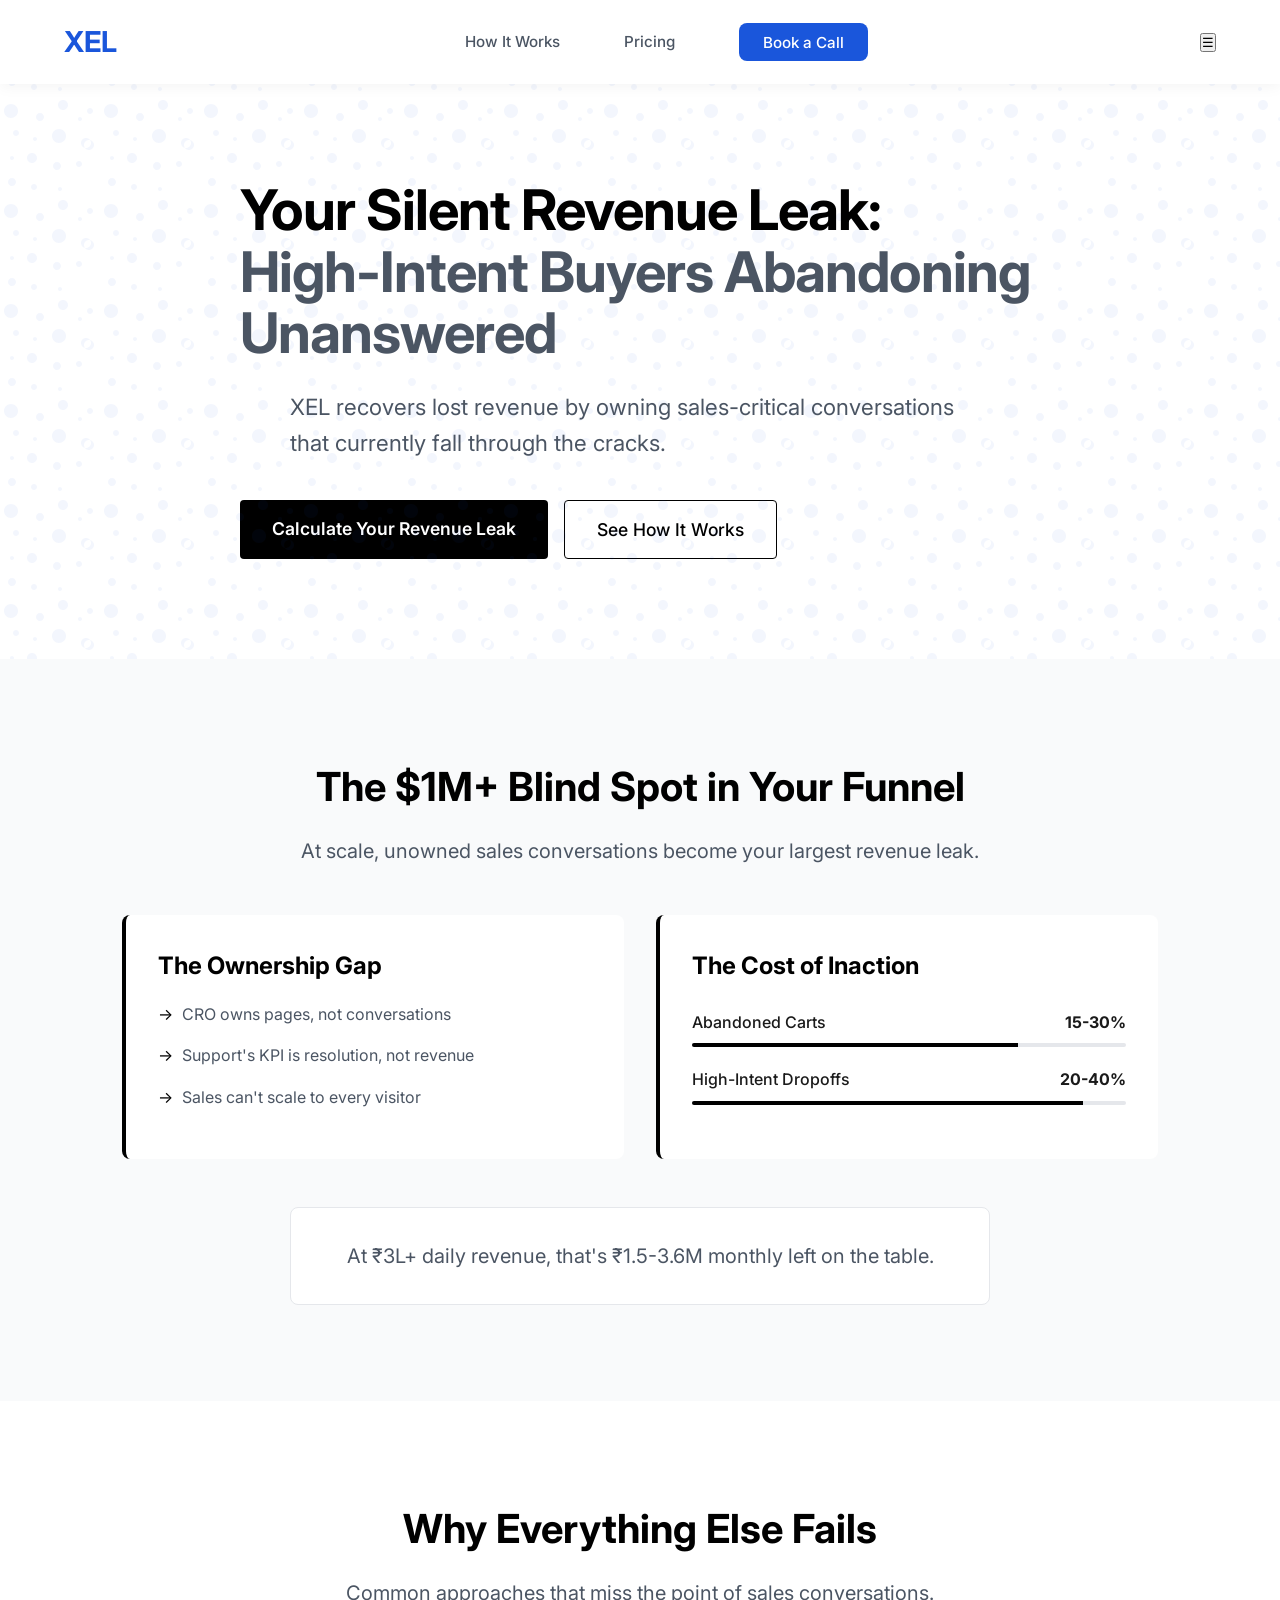
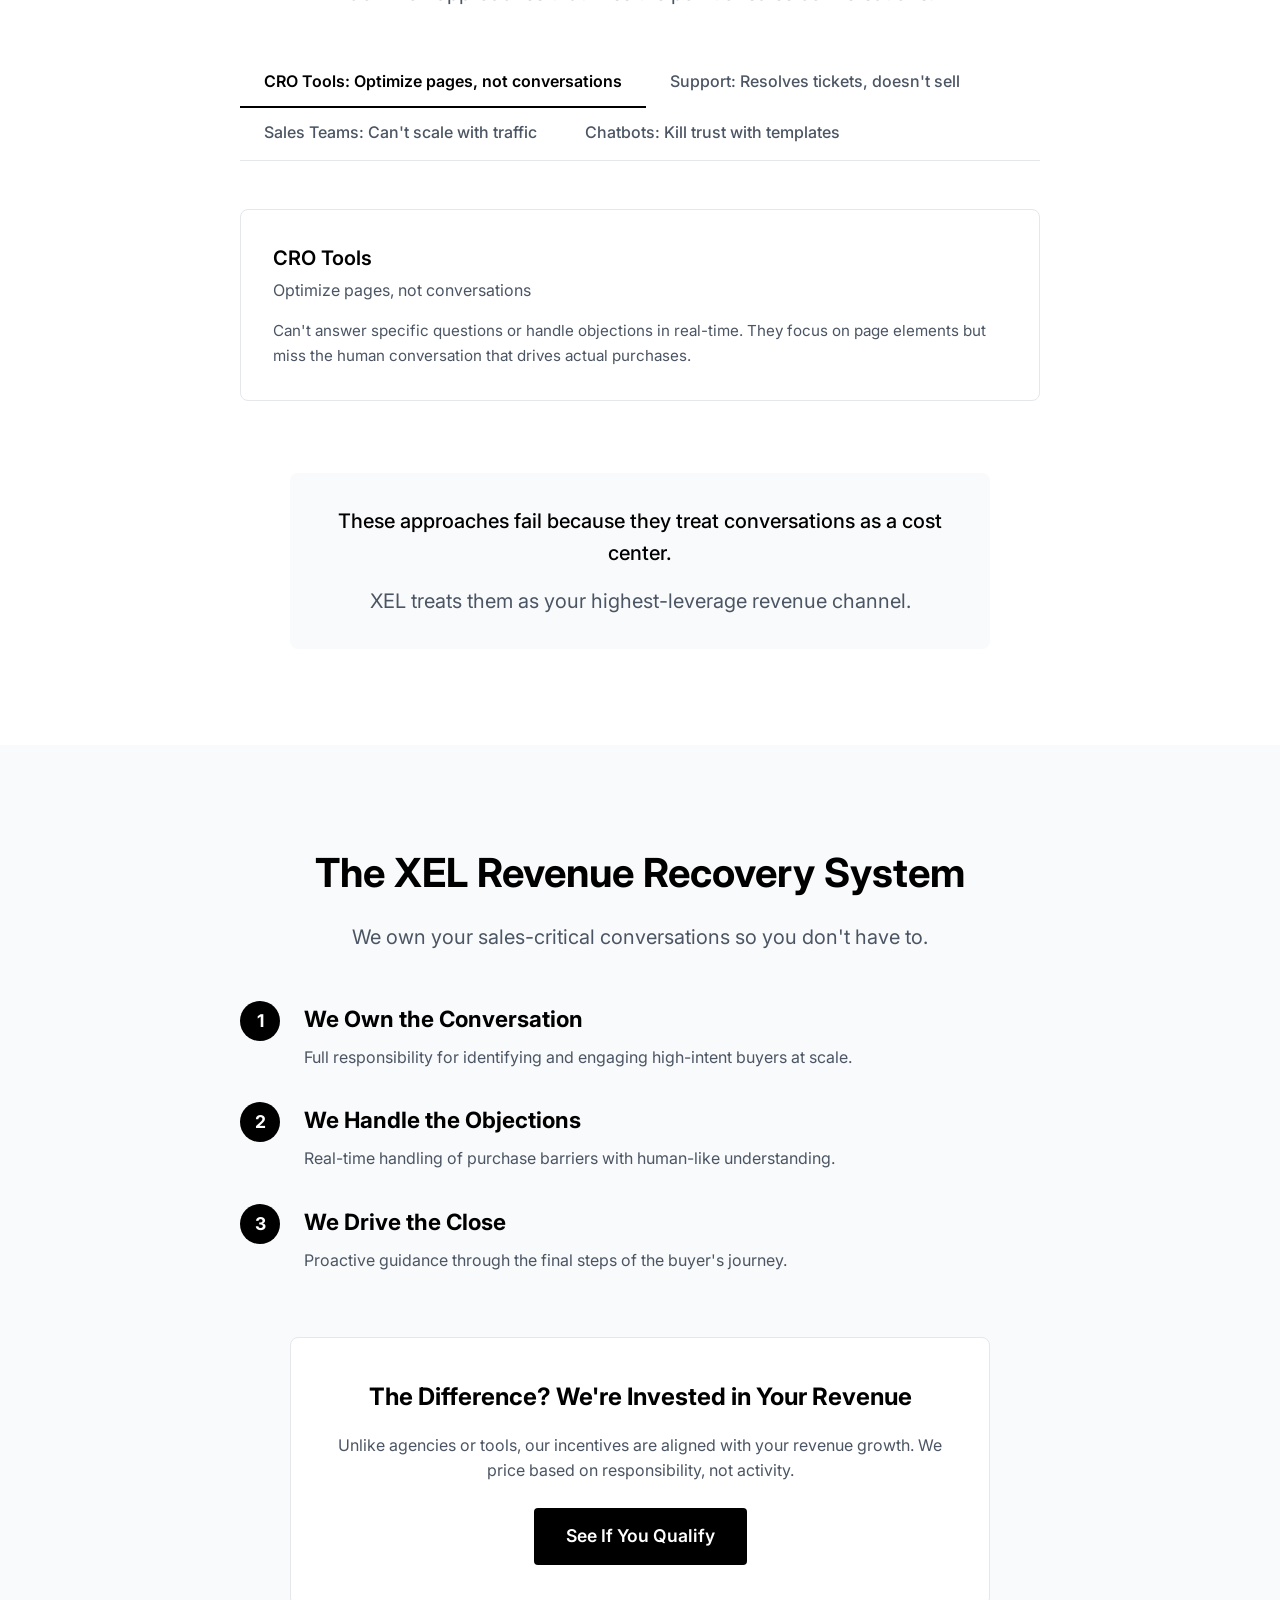
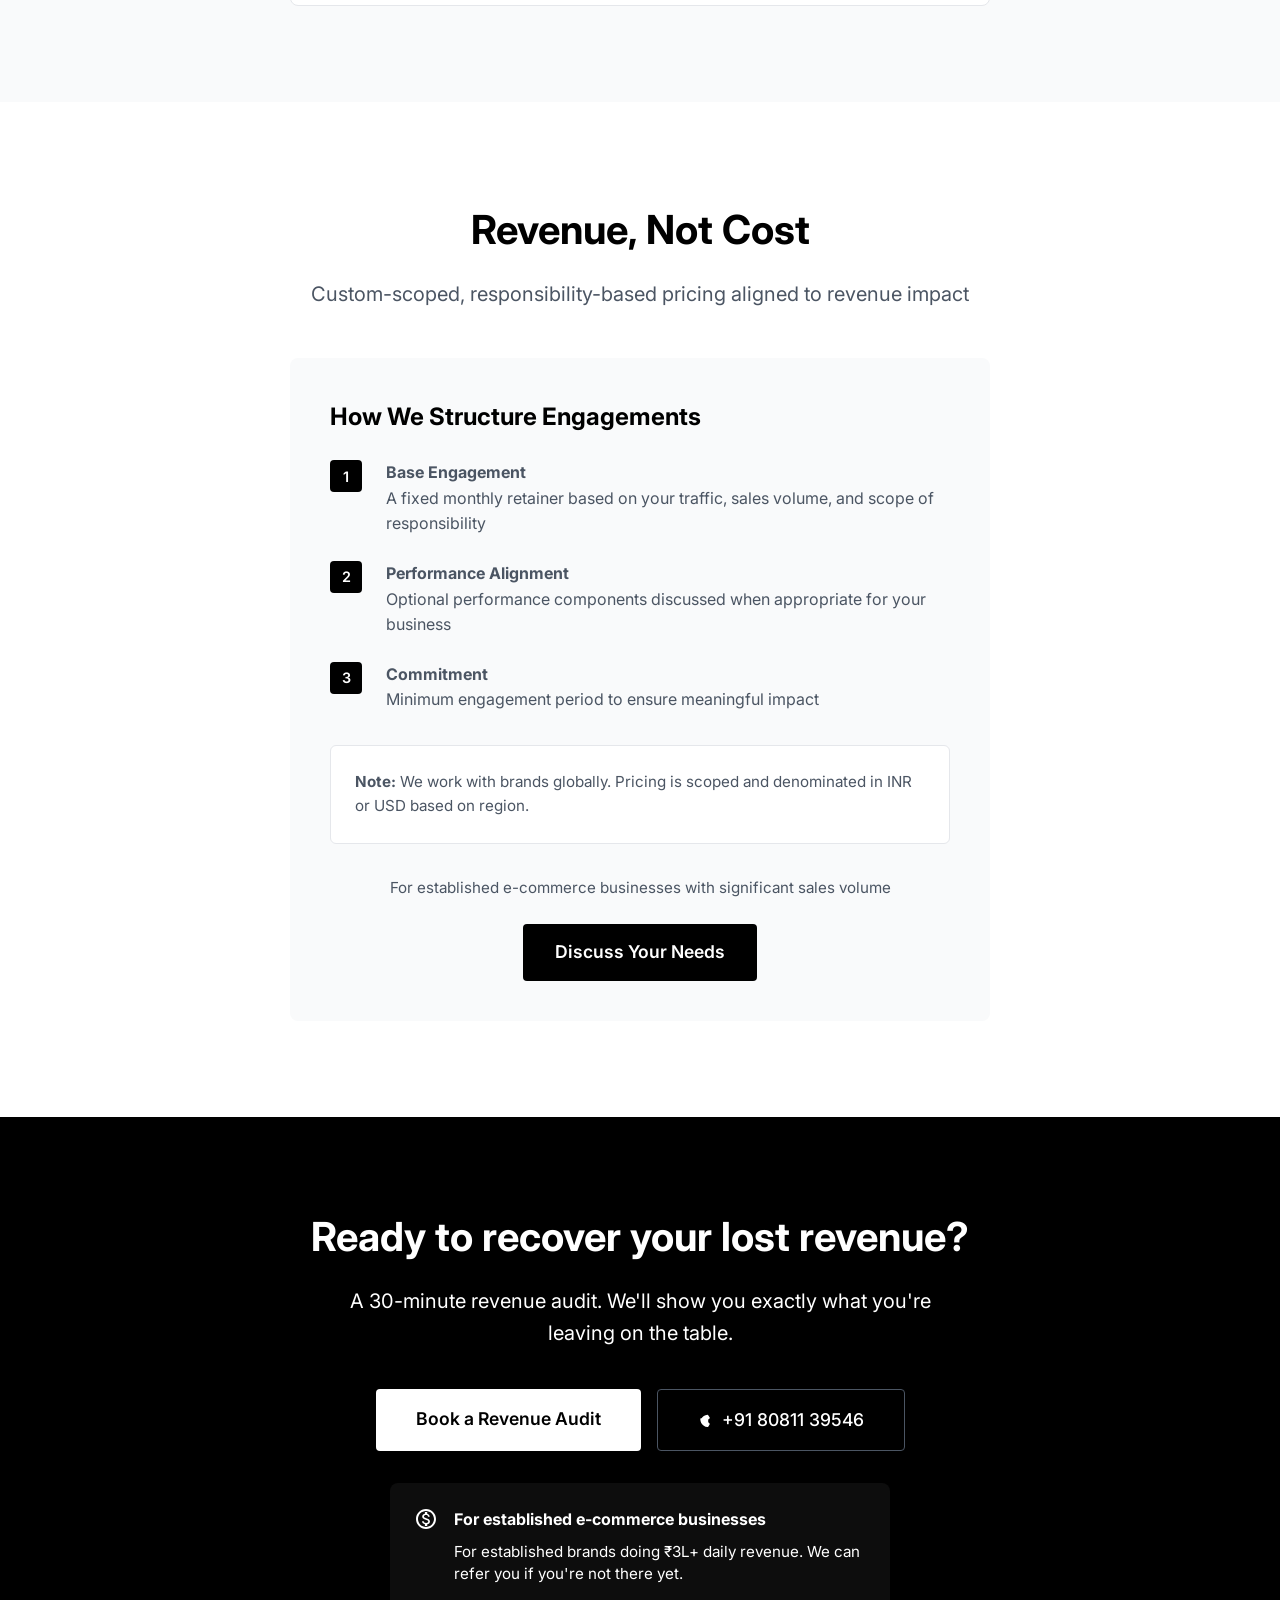
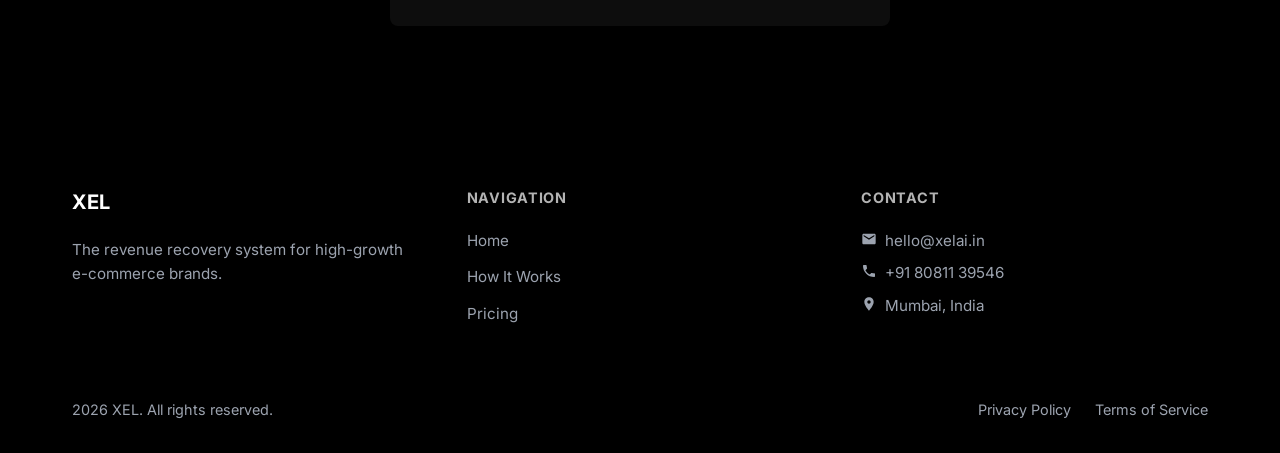
==== commit d112ee84: "Add files via upload" ====
--- a/index.html
+++ b/index.html
@@ -1,13 +1,228 @@
-<!DOCTYPE html>
+                                                                                                                                                                                                                                                                                                                                                                                                                                                                                                                                                                                                                                                                                                                                                                                                                                                                                                                                                                                                                                                                                                                                                                                                                                                                                                                                                                                                                                                                                                                                                                                                                                                                                                                                                                                                                                                                                                                                                                                                                                                                                                                                                                                                                                                                                                                                                                                                                                                                                                                                                                                                                                                                                                                                                                                                                                                                                                                                                                                                                                                                                                                                                                                                                                                                                                                                                                                                                                        <!DOCTYPE html>
 <html lang="en">
 <head>
     <meta charset="UTF-8">
     <meta name="viewport" content="width=device-width, initial-scale=1.0">
-    <title>XEL - Advanced AI Chatbot Solutions | Custom Development & Integration</title>
-    <meta name="description" content="XEL specializes in AI chatbot development for businesses. Custom solutions, database integration, multi-platform deployment. 3+ years experience across healthcare, e-commerce, banking & more.">
-    <meta name="keywords" content="AI chatbot development, custom chatbots, database integration, WhatsApp chatbot, healthcare chatbot, e-commerce chatbot">
+    <title>XEL | The Revenue Recovery System for High-Growth E-commerce</title>
+    <meta name="description" content="Recover lost revenue from high-intent buyers who slip through the cracks. XEL owns your sales-critical conversations so you don't have to.">
+    <link rel="preconnect" href="https://fonts.googleapis.com">
+    <link rel="preconnect" href="https://fonts.gstatic.com" crossorigin>
+    <link href="https://fonts.googleapis.com/css2?family=Inter:wght@400;500;600;700&display=swap" rel="stylesheet">
+    <meta name="keywords" content="sales conversations, e-commerce, customer conversion, sales optimization, buyer conversations">
     <link rel="icon" type="image/x-icon" href="./favicon.ico">
+    <link rel="preconnect" href="https://fonts.googleapis.com">
+    <link rel="preconnect" href="https://fonts.gstatic.com" crossorigin>
+    <link href="https://fonts.googleapis.com/css2?family=Inter:wght@300;400;500;600;700&display=swap" rel="stylesheet">
     <style>
+        /* Tabbed Section Styles */
+        .tab-container {
+            max-width: 800px;
+            margin: 0 auto 3rem;
+        }
+        
+        .tabs {
+            display: flex;
+            border-bottom: 1px solid var(--gray-200);
+            margin-bottom: 1.5rem;
+            flex-wrap: wrap;
+        }
+        
+        .tab {
+            padding: 0.75rem 1.5rem;
+            cursor: pointer;
+            font-weight: 500;
+            color: var(--gray-600);
+            border-bottom: 2px solid transparent;
+            transition: all 0.2s;
+            white-space: nowrap;
+        }
+        
+        .tab.active {
+            color: var(--black);
+            border-bottom-color: var(--black);
+            font-weight: 600;
+        }
+        
+        .tab-content {
+            display: none;
+            padding: 1.5rem 0;
+        }
+        
+        .tab-content.active {
+            display: block;
+            animation: fadeIn 0.3s ease-in-out;
+        }
+        
+        @keyframes fadeIn {
+            from { opacity: 0; transform: translateY(10px); }
+            to { opacity: 1; transform: translateY(0); }
+        }
+        
+        /* Mobile Accordion Styles */
+        @media (max-width: 768px) {
+            /* Base mobile styles */
+            html {
+                -webkit-text-size-adjust: 100%;
+                -ms-text-size-adjust: 100%;
+            }
+            
+            body {
+                overflow-x: hidden;
+                width: 100%;
+                position: relative;
+            }
+            
+            /* Improved touch targets */
+            .btn, button, [role="button"] {
+                min-height: 48px;
+                display: inline-flex;
+                align-items: center;
+                justify-content: center;
+                padding: 0.75rem 1.5rem !important;
+            }
+            
+            /* Better form controls */
+            input, select, textarea {
+                font-size: 1rem !important;
+                padding: 0.75rem 1rem !important;
+                min-height: 48px;
+                width: 100% !important;
+                max-width: 100% !important;
+                box-sizing: border-box;
+            }
+            
+            /* Improved spacing */
+            .section {
+                padding: 3rem 0 !important;
+            }
+            
+            .container {
+                padding: 0 1.25rem !important;
+            }
+            
+            /* Tab styles */
+            .tabs {
+                flex-direction: column;
+                border-bottom: none;
+                gap: 0.5rem;
+                margin-bottom: 1rem;
+            }
+            
+            .tab {
+                padding: 1.25rem 1rem;
+                border: 1px solid var(--gray-200);
+                border-radius: 8px;
+                margin-bottom: 0.5rem;
+                position: relative;
+                font-size: 1rem;
+                line-height: 1.4;
+                background: var(--gray-50);
+                transition: all 0.2s ease;
+            }
+            
+            .tab:active {
+                background: var(--gray-100);
+            }
+            
+            .tab:after {
+                content: '›';
+                position: absolute;
+                right: 1rem;
+                top: 50%;
+                transform: translateY(-50%) rotate(90deg);
+                transition: transform 0.3s ease;
+                font-size: 1.5rem;
+                line-height: 1;
+            }
+            
+            .tab.active {
+                background: white;
+                box-shadow: 0 2px 8px rgba(0,0,0,0.05);
+                border-color: var(--gray-200);
+            }
+            
+            .tab.active:after {
+                transform: translateY(-50%) rotate(-90deg);
+            }
+            
+            .tab-content {
+                padding: 1.25rem;
+                background: white;
+                border-radius: 8px;
+                margin: 0.5rem 0 1.5rem;
+                border: 1px solid var(--gray-200);
+                font-size: 0.95rem;
+                line-height: 1.6;
+            }
+            
+            .tab-content p:last-child {
+                margin-bottom: 0;
+            }
+            
+            /* Improved mobile typography */
+            h1, .section-title {
+                font-size: 2rem !important;
+                line-height: 1.2 !important;
+            }
+            
+            h2 {
+                font-size: 1.75rem !important;
+                line-height: 1.3 !important;
+            }
+            
+            h3 {
+                font-size: 1.4rem !important;
+                line-height: 1.4 !important;
+            }
+            
+            p, li, a, .btn {
+                font-size: 1rem !important;
+                line-height: 1.6 !important;
+            }
+            
+            /* Better card layouts */
+            .service-card, .pricing-card, .industry-card {
+                padding: 1.5rem !important;
+                margin: 0.5rem 0;
+            }
+            
+            /* Navigation improvements */
+            .mobile-nav-toggle {
+                display: flex !important;
+                align-items: center;
+                justify-content: center;
+                width: 48px;
+                height: 48px;
+                z-index: 1001;
+            }
+            
+            /* Hero section improvements */
+            .hero {
+                padding: 100px 0 60px !important;
+            }
+            
+            .hero h1 {
+                font-size: 2.25rem !important;
+                margin-bottom: 1.5rem !important;
+            }
+            
+            /* Better button spacing */
+            .cta-buttons {
+                gap: 1rem;
+            }
+        }
+        
+        :root {
+            --black: #000000;
+            --white: #ffffff;
+            --gray-50: #f9fafb;
+            --gray-100: #f3f4f6;
+            --gray-200: #e5e7eb;
+            --gray-400: #9ca3af;
+            --gray-600: #4b5563;
+            --gray-900: #111827;
+        }
+
         * {
             margin: 0;
             padding: 0;
@@ -15,27 +230,49 @@
         }
 
         body {
-            font-family: -apple-system, BlinkMacSystemFont, 'Segoe UI', Roboto, sans-serif;
+            font-family: 'Inter', -apple-system, BlinkMacSystemFont, 'Segoe UI', Roboto, sans-serif;
             line-height: 1.6;
             color: #333;
             background: #fff;
+            color: #1a1a1a;
         }
 
         .container {
             max-width: 1200px;
             margin: 0 auto;
-            padding: 0 20px;
+            padding: 0 24px;
+        }
+
+        .section {
+            padding: 80px 0;
+        }
+
+        .section-title {
+            font-size: 2.25rem;
+            font-weight: 700;
+            line-height: 1.2;
+            margin-bottom: 1.5rem;
+            color: var(--black);
+        }
+
+        .section-subtitle {
+            font-size: 1.25rem;
+            color: var(--gray-600);
+            max-width: 700px;
+            margin: 0 auto 3rem;
+            text-align: center;
         }
 
         /* Header */
         .header {
             background: #fff;
-            box-shadow: 0 2px 10px rgba(0,0,0,0.1);
+            box-shadow: 0 2px 15px rgba(0, 0, 0, 0.05);
             position: fixed;
             width: 100%;
             top: 0;
             z-index: 1000;
-            padding: 1rem 0;
+            padding: 1.2rem 0;
+            transition: all 0.3s ease;
         }
 
         .nav {
@@ -45,10 +282,11 @@
         }
 
         .logo {
-            font-size: 2rem;
-            font-weight: bold;
-            color: #000;
+            font-size: 1.8rem;
+            font-weight: 700;
+            color: #1a56db;
             text-decoration: none;
+            letter-spacing: -0.5px;
         }
 
         .nav-links {
@@ -59,9 +297,30 @@
 
         .nav-links a {
             text-decoration: none;
-            color: #333;
+            color: #4b5563;
             font-weight: 500;
-            transition: color 0.3s;
+            transition: all 0.2s ease;
+            font-size: 0.95rem;
+            padding: 0.5rem 1rem;
+            border-radius: 6px;
+        }
+
+        .nav-links a:hover {
+            color: #1a56db;
+            background: #f0f7ff;
+        }
+
+        .nav-links .cta-button {
+            background: #1a56db;
+            color: white !important;
+            padding: 0.6rem 1.5rem !important;
+            border-radius: 8px;
+            margin-left: 1rem;
+        }
+
+        .nav-links .cta-button:hover {
+            background: #1649b8;
+            transform: translateY(-1px);
         }
 
         .nav-links a:hover {
@@ -70,28 +329,49 @@
 
         /* Hero Section */
         .hero {
-            background: linear-gradient(135deg, #000 0%, #333 100%);
-            color: white;
-            padding: 120px 0 80px;
+            background: linear-gradient(135deg, #f8fafc 0%, #e0f2fe 100%);
+            color: #1a1a1a;
+            padding: 140px 0 100px;
             text-align: center;
-            margin-top: 80px;
+            margin-top: 0;
+            position: relative;
+            overflow: hidden;
+        }
+
+        .hero::before {
+            content: '';
+            position: absolute;
+            top: 0;
+            left: 0;
+            right: 0;
+            bottom: 0;
+            background: url("data:image/svg+xml,%3Csvg width='100' height='100' viewBox='0 0 100 100' xmlns='http://www.w3.org/2000/svg'%3E%3Cpath d='M11 18c3.866 0 7-3.134 7-7s-3.134-7-7-7-7 3.134-7 7 3.134 7 7 7zm48 25c3.866 0 7-3.134 7-7s-3.134-7-7-7-7 3.134-7 7 3.134 7 7 7zm-43-7c1.657 0 3-1.343 3-3s-1.343-3-3-3-3 1.343-3 3 1.343 3 3 3zm63 31c1.657 0 3-1.343 3-3s-1.343-3-3-3-3 1.343-3 3 1.343 3 3 3zM34 90c1.657 0 3-1.343 3-3s-1.343-3-3-3-3 1.343-3 3 1.343 3 3 3zm56-76c1.657 0 3-1.343 3-3s-1.343-3-3-3-3 1.343-3 3 1.343 3 3 3zM12 86c2.21 0 4-1.79 4-4s-1.79-4-4-4-4 1.79-4 4 1.79 4 4 4zm28-65c2.21 0 4-1.79 4-4s-1.79-4-4-4-4 1.79-4 4 1.79 4 4 4zm23-11c2.76 0 5-2.24 5-5s-2.24-5-5-5-5 2.24-5 5 2.24 5 5 5zm-6 60c2.21 0 4-1.79 4-4s-1.79-4-4-4-4 1.79-4 4 1.79 4 4 4zm29-22c2.76 0 5-2.24 5-5s-2.24-5-5-5-5 2.24-5 5 2.24 5 5 5zM32 63c2.76 0 5-2.24 5-5s-2.24-5-5-5-5 2.24-5 5 2.24 5 5 5zm57-13c2.76 0 5-2.24 5-5s-2.24-5-5-5-5 2.24-5 5 2.24 5 5 5zm-9-29c1.105 0 2-.895 2-2s-.895-2-2-2-2 .895-2 2 .895 2 2 2zM60 91c1.105 0 2-.895 2-2s-.895-2-2-2-2 .895-2 2 .895 2 2 2zM35 41c1.105 0 2-.895 2-2s-.895-2-2-2-2 .895-2 2 .895 2 2 2zM12 60c1.105 0 2-.895 2-2s-.895-2-2-2-2 .895-2 2 .895 2 2 2z' fill='%231a56db' fill-opacity='0.05' fill-rule='evenodd'/%3E%3C/svg%3E");
+            z-index: 0;
         }
 
         .hero h1 {
-            font-size: 3.5rem;
-            font-weight: 700;
+            font-size: 3.25rem;
+            font-weight: 800;
             margin-bottom: 1.5rem;
             line-height: 1.2;
-        }
-
-        .hero p {
-            font-size: 1.3rem;
-            margin-bottom: 2.5rem;
-            opacity: 0.9;
-            line-height: 1.6;
-            max-width: 800px;
+            color: #111827;
+            position: relative;
+            z-index: 1;
+            max-width: 900px;
             margin-left: auto;
             margin-right: auto;
+        }
+
+        .hero p {
+            font-size: 1.25rem;
+            margin-bottom: 3rem;
+            color: #4b5563;
+            line-height: 1.7;
+            max-width: 700px;
+            margin-left: auto;
+            margin-right: auto;
+            position: relative;
+            z-index: 1;
         }
 
         .cta-buttons {
@@ -114,24 +394,26 @@
         }
 
         .btn-primary {
-            background: #fff;
-            color: #000;
+            background: #1a56db;
+            color: white;
         }
 
         .btn-primary:hover {
-            background: #f0f0f0;
+            background: #1649b8;
             transform: translateY(-2px);
+            box-shadow: 0 4px 12px rgba(26, 86, 219, 0.2);
         }
 
         .btn-secondary {
-            background: #007bff;
-            color: #fff;
-            border: 2px solid #007bff;
+            background: white;
+            color: #1a56db;
+            border: 1px solid #dbeafe;
         }
 
         .btn-secondary:hover {
-            background: #0056b3;
-            border-color: #0056b3;
+            background: #f0f7ff;
+            transform: translateY(-2px);
+            box-shadow: 0 4px 12px rgba(0, 0, 0, 0.05);
         }
 
         .btn-red {
@@ -158,25 +440,44 @@
 
         /* Section Styles */
         .section {
-            padding: 100px 0;
+            padding: 6rem 0;
         }
 
         .section-title {
+            font-size: 2.5rem;
+            font-weight: 800;
+            margin-bottom: 1rem;
             text-align: center;
-            font-size: 2.8rem;
-            font-weight: 700;
-            margin-bottom: 3rem;
-            color: #000;
-        }
-
-        .section-subtitle {
-            text-align: center;
-            font-size: 1.2rem;
-            color: #666;
-            margin-bottom: 4rem;
-            max-width: 800px;
+            color: #111827;
+            position: relative;
+            display: inline-block;
             margin-left: auto;
             margin-right: auto;
+            left: 50%;
+            transform: translateX(-50%);
+        }
+
+        .section-title::after {
+            content: '';
+            position: absolute;
+            bottom: -8px;
+            left: 0;
+            width: 60%;
+            height: 4px;
+            background: #1a56db;
+            border-radius: 2px;
+            left: 50%;
+            transform: translateX(-50%);
+        }
+
+        .section-subtitle {
+            font-size: 1.2rem;
+            color: #4b5563;
+            text-align: center;
+            max-width: 700px;
+            margin: 1.5rem auto 4rem;
+            line-height: 1.7;
+            font-weight: 400;
         }
 
         .subsection-title {
@@ -350,29 +651,64 @@
 
         .pricing-grid {
             display: grid;
-            grid-template-columns: repeat(auto-fit, minmax(320px, 1fr));
-            gap: 3rem;
+            grid-template-columns: repeat(auto-fit, minmax(300px, 1fr));
+            gap: 2.5rem;
             margin-top: 4rem;
+            max-width: 1000px;
+            margin-left: auto;
+            margin-right: auto;
         }
 
         .pricing-card {
             background: #fff;
-            padding: 3rem;
             border-radius: 12px;
-            box-shadow: 0 10px 30px rgba(0,0,0,0.1);
+            padding: 2.5rem 2rem;
+            box-shadow: 0 10px 25px rgba(0, 0, 0, 0.03);
             text-align: center;
+            transition: all 0.3s ease;
+            border: 1px solid #e5e7eb;
             position: relative;
+            overflow: hidden;
         }
 
         .pricing-card.featured {
-            border: 3px solid #000;
-            transform: scale(1.05);
+            border: 2px solid #1a56db;
+            transform: scale(1.03);
+        }
+
+        .popular-tag {
+            position: absolute;
+            top: 15px;
+            right: -30px;
+            background: #1a56db;
+            color: white;
+            padding: 0.3rem 2rem;
+            font-size: 0.8rem;
+            font-weight: 600;
+            transform: rotate(45deg);
+            width: 150px;
+            text-align: center;
         }
 
         .pricing-card h3 {
             font-size: 1.6rem;
             margin-bottom: 1rem;
             color: #000;
+        }
+
+        .step-number {
+            font-size: 1.5rem;
+            font-weight: 700;
+            color: #1a56db;
+            margin-bottom: 1.5rem;
+            display: flex;
+            align-items: center;
+            justify-content: center;
+            width: 50px;
+            height: 50px;
+            background: #e0f2ff;
+            border-radius: 50%;
+            margin-left: -10px;
         }
 
         .pricing-price {
@@ -497,7 +833,7 @@
         .contact-grid {
             display: grid;
             grid-template-columns: repeat(auto-fit, minmax(300px, 1fr));
-            gap: 3rem;
+            gap: 2.5rem;
             margin-top: 4rem;
         }
 
@@ -511,6 +847,11 @@
         .contact-card h3 {
             color: #000;
             margin-bottom: 1.5rem;
+            font-size: 1.25rem;
+            display: flex;
+            align-items: center;
+            justify-content: center;
+            gap: 0.5rem;
         }
 
         .contact-info {
@@ -527,11 +868,6 @@
             text-decoration: underline;
         }
 
-        /* Chatbot Demo Section */
-        .chatbot-demo {
-            background: #f8f9fa;
-            padding: 100px 0;
-        }
 
         .demo-container {
             max-width: 1000px;
@@ -572,425 +908,12 @@
             font-size: 1.2rem;
         }
 
-        .chatbot-widget {
-            background: #fff;
-            border-radius: 16px;
-            box-shadow: 0 10px 40px rgba(0,0,0,0.15);
-            overflow: hidden;
-            height: 600px;
-            display: flex;
-            flex-direction: column;
-            position: sticky;
-            top: 2rem;
-        }
-
-        .chatbot-header {
-            background: linear-gradient(135deg, #000 0%, #333 100%);
-            color: #fff;
-            padding: 1.5rem;
-            text-align: center;
-            position: relative;
-        }
-
-        .chatbot-header h4 {
-            margin: 0;
-            font-size: 1.2rem;
-        }
-
-        .chatbot-status {
-            font-size: 0.9rem;
-            opacity: 0.8;
-            margin-top: 0.5rem;
-        }
-
-        .chatbot-messages {
-            flex: 1;
-            padding: 1.5rem;
-            overflow-y: auto;
-            background: #f9f9f9;
-        }
-
-        .message {
-            margin-bottom: 1rem;
-            display: flex;
-            align-items: flex-start;
-            gap: 0.5rem;
-        }
-
-        .message.bot {
-            justify-content: flex-start;
-        }
-
-        .message.user {
-            justify-content: flex-end;
-        }
-
-        .message-content {
-            background: #fff;
-            padding: 0.8rem 1rem;
-            border-radius: 12px;
-            max-width: 80%;
-            box-shadow: 0 2px 8px rgba(0,0,0,0.1);
-        }
-
-        .message.bot .message-content {
-            background: #000;
-            color: #fff;
-        }
-
-        .message.user .message-content {
-            background: #007bff;
-            color: #fff;
-        }
-
-        .bot-avatar {
-            width: 30px;
-            height: 30px;
-            background: #000;
-            border-radius: 50%;
-            display: flex;
-            align-items: center;
-            justify-content: center;
-            color: #fff;
-            font-size: 0.8rem;
-            flex-shrink: 0;
-        }
-
-        .chatbot-options {
-            padding: 1rem;
-            background: #fff;
-            border-top: 1px solid #eee;
-        }
-
-        .option-buttons {
-            display: grid;
-            grid-template-columns: repeat(2, 1fr);
-            gap: 0.5rem;
-            margin-bottom: 1rem;
-        }
-
-        .option-btn {
-            background: #f8f9fa;
-            border: 1px solid #ddd;
-            padding: 0.8rem;
-            border-radius: 8px;
-            cursor: pointer;
-            transition: all 0.3s;
-            font-size: 0.9rem;
-            text-align: center;
-        }
-
-        .option-btn:hover {
-            background: #000;
-            color: #fff;
-            border-color: #000;
-        }
-
-        .chatbot-input {
-            display: flex;
-            gap: 0.5rem;
-            margin-top: 1rem;
-        }
-
-        .chatbot-input input {
-            flex: 1;
-            padding: 0.8rem;
-            border: 1px solid #ddd;
-            border-radius: 8px;
-            font-size: 0.9rem;
-        }
-
-        .chatbot-input button {
-            background: #000;
-            color: #fff;
-            border: none;
-            padding: 0.8rem 1rem;
-            border-radius: 8px;
-            cursor: pointer;
-            transition: background 0.3s;
-        }
-
-        .chatbot-input button:hover {
-            background: #333;
-        }
-
-        .typing-indicator {
-            display: none;
-            align-items: center;
-            gap: 0.5rem;
-            color: #666;
-            font-style: italic;
-            margin-bottom: 1rem;
-        }
-
-        .typing-dots {
-            display: flex;
-            gap: 2px;
-        }
-
-        .typing-dots span {
-            width: 6px;
-            height: 6px;
-            background: #666;
-            border-radius: 50%;
-            animation: typing 1.4s infinite;
-        }
-
-        .typing-dots span:nth-child(2) {
-            animation-delay: 0.2s;
-        }
-
-        .typing-dots span:nth-child(3) {
-            animation-delay: 0.4s;
-        }
-
-        @keyframes typing {
-            0%, 60%, 100% {
-                transform: translateY(0);
-                opacity: 0.4;
-            }
-            30% {
-                transform: translateY(-10px);
-                opacity: 1;
-            }
-        }
-
-        /* AI Chatbot Demo Section */
-        .ai-chatbot-demo {
-            background: #000;
-            color: #fff;
-            padding: 100px 0;
-        }
-
-        .ai-chatbot-demo .section-title {
-            color: #fff;
-        }
-
-        .ai-chatbot-demo .section-subtitle {
-            color: #ccc;
-        }
-
-        .ai-demo-container {
-            max-width: 1000px;
-            margin: 0 auto;
-            display: grid;
-            grid-template-columns: 400px 1fr;
-            gap: 4rem;
-            align-items: start;
-        }
-
-        .ai-demo-info {
-            padding: 2rem;
-        }
-
-        .ai-demo-info h3 {
-            font-size: 1.8rem;
-            margin-bottom: 1rem;
-            color: #fff;
-        }
-
-        .ai-demo-features {
-            list-style: none;
-            margin: 2rem 0;
-        }
-
-        .ai-demo-features li {
-            padding: 0.8rem 0;
-            border-bottom: 1px solid #333;
-            display: flex;
-            align-items: center;
-            gap: 0.5rem;
-            color: #ccc;
-        }
-
-        .ai-demo-features li:before {
-            content: "🧠";
-            font-size: 1.2rem;
-        }
-
-        .ai-chatbot-widget {
-            background: #fff;
-            border-radius: 16px;
-            box-shadow: 0 10px 40px rgba(255,255,255,0.1);
-            overflow: hidden;
-            height: 600px;
-            display: flex;
-            flex-direction: column;
-            position: sticky;
-            top: 2rem;
-        }
-
-        .ai-chatbot-header {
-            background: linear-gradient(135deg, #007bff 0%, #0056b3 100%);
-            color: #fff;
-            padding: 1.5rem;
-            text-align: center;
-            position: relative;
-        }
-
-        .ai-chatbot-header h4 {
-            margin: 0;
-            font-size: 1.2rem;
-        }
-
-        .ai-chatbot-status {
-            font-size: 0.9rem;
-            opacity: 0.9;
-            margin-top: 0.5rem;
-        }
-
-        .ai-chatbot-messages {
-            flex: 1;
-            padding: 1.5rem;
-            overflow-y: auto;
-            background: #f9f9f9;
-        }
-
-        .ai-message {
-            margin-bottom: 1rem;
-            display: flex;
-            align-items: flex-start;
-            gap: 0.5rem;
-        }
-
-        .ai-message.bot {
-            justify-content: flex-start;
-        }
-
-        .ai-message.user {
-            justify-content: flex-end;
-        }
-
-        .ai-message-content {
-            background: #fff;
-            padding: 0.8rem 1rem;
-            border-radius: 12px;
-            max-width: 80%;
-            box-shadow: 0 2px 8px rgba(0,0,0,0.1);
-        }
-
-        .ai-message.bot .ai-message-content {
-            background: #007bff;
-            color: #fff;
-        }
-
-        .ai-message.user .ai-message-content {
-            background: #28a745;
-            color: #fff;
-        }
-
-        .ai-bot-avatar {
-            width: 30px;
-            height: 30px;
-            background: #007bff;
-            border-radius: 50%;
-            display: flex;
-            align-items: center;
-            justify-content: center;
-            color: #fff;
-            font-size: 0.8rem;
-            flex-shrink: 0;
-        }
-
-        .ai-chatbot-options {
-            padding: 1rem;
-            background: #fff;
-            border-top: 1px solid #eee;
-        }
-
-        .ai-suggestion-chips {
-            display: flex;
-            flex-wrap: wrap;
-            gap: 0.5rem;
-            margin-bottom: 1rem;
-        }
-
-        .ai-suggestion-chip {
-            background: #e3f2fd;
-            color: #1976d2;
-            border: 1px solid #bbdefb;
-            padding: 0.5rem 1rem;
-            border-radius: 20px;
-            cursor: pointer;
-            transition: all 0.3s;
-            font-size: 0.85rem;
-        }
-
-        .ai-suggestion-chip:hover {
-            background: #1976d2;
-            color: #fff;
-        }
-
-        .ai-chatbot-input {
-            display: flex;
-            gap: 0.5rem;
-        }
-
-        .ai-chatbot-input input {
-            flex: 1;
-            padding: 0.8rem;
-            border: 1px solid #ddd;
-            border-radius: 8px;
-            font-size: 0.9rem;
-        }
-
-        .ai-chatbot-input button {
-            background: #007bff;
-            color: #fff;
-            border: none;
-            padding: 0.8rem 1rem;
-            border-radius: 8px;
-            cursor: pointer;
-            transition: background 0.3s;
-        }
-
-        .ai-chatbot-input button:hover {
-            background: #0056b3;
-        }
-
-        .ai-typing-indicator {
-            display: none;
-            align-items: center;
-            gap: 0.5rem;
-            color: #666;
-            font-style: italic;
-            margin-bottom: 1rem;
-        }
-
-        .ai-typing-dots {
-            display: flex;
-            gap: 2px;
-        }
-
-        .ai-typing-dots span {
-            width: 6px;
-            height: 6px;
-            background: #007bff;
-            border-radius: 50%;
-            animation: typing 1.4s infinite;
-        }
-
-        .ai-typing-dots span:nth-child(2) {
-            animation-delay: 0.2s;
-        }
-
-        .ai-typing-dots span:nth-child(3) {
-            animation-delay: 0.4s;
-        }
-
-        .confidence-score {
-            font-size: 0.75rem;
-            color: #666;
-            margin-top: 0.5rem;
-            opacity: 0.8;
-        }
-
         /* Footer */
         .footer {
-            background: #333;
-            color: #fff;
-            padding: 3rem 0;
-            text-align: center;
+            background: #f9fafb;
+            padding: 5rem 0 2rem;
+            margin-top: 4rem;
+            border-top: 1px solid #e5e7eb;
         }
 
         /* Mobile Navigation Dashboard */
@@ -1102,6 +1025,7 @@
 
         /* Responsive */
         @media (max-width: 768px) {
+            /* Keep existing hero styles */
             .hero h1 {
                 font-size: 2.5rem;
             }
@@ -1110,17 +1034,25 @@
                 font-size: 1.1rem;
             }
             
+            /* Navigation */
             .nav-links {
                 display: none;
             }
-
+            
             .mobile-nav-toggle {
-                display: block;
-            }
-            
+                display: flex !important;
+                align-items: center;
+                justify-content: center;
+                width: 48px;
+                height: 48px;
+                z-index: 1001;
+            }
+            
+            /* Layout improvements */
             .cta-buttons {
                 flex-direction: column;
-                align-items: center;
+                align-items: stretch;
+                gap: 1rem;
             }
 
             .pricing-card.featured {
@@ -1128,55 +1060,66 @@
             }
 
             .section-title {
-                font-size: 2.2rem;
+                font-size: 2rem !important;
+                line-height: 1.2 !important;
             }
 
             .subsection-title {
-                font-size: 1.6rem;
+                font-size: 1.5rem !important;
+                line-height: 1.3 !important;
             }
 
             .section {
-                padding: 40px 0;
+                padding: 3rem 0 !important;
             }
 
             .container {
-                padding: 0 15px;
-            }
-
+                padding: 0 1.25rem !important;
+            }
+
+            /* Grid layouts */
             .about-grid,
             .services-grid,
-            .industries-grid {
+            .industries-grid,
+            .pricing-grid {
                 grid-template-columns: 1fr;
-                gap: 2rem;
-            }
-
+                gap: 1.5rem;
+            }
+
+            /* Card styles */
             .service-card,
             .about-card,
-            .industry-card {
-                padding: 2rem 1.5rem;
+            .industry-card,
+            .pricing-card {
+                padding: 1.75rem !important;
+                margin: 0.5rem 0;
+                border-radius: 12px !important;
+                box-shadow: 0 4px 12px rgba(0,0,0,0.05) !important;
             }
 
             .mobile-nav-grid {
                 grid-template-columns: 1fr;
-            }
-
-            /* Hide sections on mobile - accessible via dashboard only */
+                gap: 1rem;
+            }
+
+            /* Show all sections on mobile */
             #services,
             #industries,
             #process,
             #testimonials,
             #faq {
-                display: none;
-            }
-
-            /* Reduce spacing for mobile */
-            .hero {
-                padding: 100px 0 60px;
-            }
-
-            .cta-section {
-                padding: 40px 0;
-                margin: 40px 0;
+                display: block !important;
+            }
+
+            /* Form elements */
+            input[type="text"],
+            input[type="email"],
+            input[type="tel"],
+            textarea,
+            select {
+                width: 100% !important;
+                max-width: 100% !important;
+                box-sizing: border-box;
             }
         }
 
@@ -1185,48 +1128,43 @@
                 grid-template-columns: 1fr;
                 gap: 2rem;
             }
-
-            .chatbot-widget {
-                position: relative;
-                top: 0;
-                height: 500px;
-            }
-
-            .option-buttons {
-                grid-template-columns: 1fr;
-            }
-
-            .ai-demo-container {
-                grid-template-columns: 1fr;
-                gap: 2rem;
-            }
-
-            .ai-chatbot-widget {
-                position: relative;
-                top: 0;
-                height: 500px;
-            }
-
-            .ai-suggestion-chips {
-                justify-content: center;
-            }
         }
 
         @media (max-width: 480px) {
+            /* Further refine for very small screens */
             .mobile-nav-grid {
                 grid-template-columns: 1fr;
+                gap: 0.75rem;
             }
 
             .mobile-nav-card {
+                padding: 1.25rem;
+            }
+            
+            /* Adjust typography for very small screens */
+            h1, .section-title {
+                font-size: 1.8rem !important;
+            }
+            
+            h2 {
+                font-size: 1.6rem !important;
+            }
+            
+            h3 {
+                font-size: 1.3rem !important;
+            }
+            
+            /* Adjust spacing */
+            .section {
+                padding: 2.5rem 0 !important;
+            }
+            
+            /* Make sure buttons are full width on very small screens */
+            .btn {
+                width: 100%;
+                text-align: center;
+                justify-content: center;
                 padding: 1.2rem;
-            }
-
-            .chatbot-demo {
-                padding: 60px 0;
-            }
-
-            .demo-info {
-                padding: 1rem;
             }
         }
     </style>
@@ -1237,13 +1175,11 @@
         <nav class="nav container">
             <a href="/" class="logo">XEL</a>
             <ul class="nav-links">
-                <li><a href="#about">About</a></li>
-                <li><a href="#services">Services</a></li>
-                <li><a href="#industries">Industries</a></li>
+                <li><a href="#how-it-works">How It Works</a></li>
                 <li><a href="#pricing">Pricing</a></li>
-                <li><a href="#contact">Contact</a></li>
+                <li><a href="#contact" class="cta-button">Book a Call</a></li>
             </ul>
-            <button class="mobile-nav-toggle" onclick="toggleMobileNav()">☰</button>
+            <button class="mobile-menu-btn" onclick="toggleMobileNav()">☰</button>
         </nav>
     </header>
 
@@ -1255,46 +1191,16 @@
         </div>
         
         <div class="mobile-nav-grid">
-            <a href="#about" class="mobile-nav-card" onclick="toggleMobileNav()">
-                <span class="icon">🏢</span>
-                <div class="title">About XEL</div>
-                <div class="desc">Learn about our company and expertise</div>
-            </a>
-            
-            <a href="#services" class="mobile-nav-card" onclick="toggleMobileNav()">
+            <a href="#how-it-works" class="mobile-nav-card" onclick="toggleMobileNav()">
                 <span class="icon">🤖</span>
-                <div class="title">Our Services</div>
-                <div class="desc">AI chatbot development & solutions</div>
-            </a>
-            
-            <a href="#industries" class="mobile-nav-card" onclick="toggleMobileNav()">
-                <span class="icon">🏭</span>
-                <div class="title">Industries</div>
-                <div class="desc">Sectors we specialize in</div>
+                <div class="title">How It Works</div>
+                <div class="desc">Learn about our sales conversation system</div>
             </a>
             
             <a href="#pricing" class="mobile-nav-card" onclick="toggleMobileNav()">
                 <span class="icon">💰</span>
                 <div class="title">Pricing</div>
-                <div class="desc">Transparent pricing plans</div>
-            </a>
-            
-            <a href="#process" class="mobile-nav-card" onclick="toggleMobileNav()">
-                <span class="icon">⚙️</span>
-                <div class="title">Our Process</div>
-                <div class="desc">How we build your chatbot</div>
-            </a>
-            
-            <a href="#testimonials" class="mobile-nav-card" onclick="toggleMobileNav()">
-                <span class="icon">⭐</span>
-                <div class="title">Testimonials</div>
-                <div class="desc">What our clients say</div>
-            </a>
-            
-            <a href="#faq" class="mobile-nav-card" onclick="toggleMobileNav()">
-                <span class="icon">❓</span>
-                <div class="title">FAQ</div>
-                <div class="desc">Frequently asked questions</div>
+                <div class="desc">Discover our pricing plans</div>
             </a>
             
             <a href="#contact" class="mobile-nav-card" onclick="toggleMobileNav()">
@@ -1307,542 +1213,402 @@
         <div class="mobile-cta-section">
             <h3>Ready to Get Started?</h3>
             <div class="mobile-cta-buttons">
-                <a href="https://calendly.com/outreach-xelai/60min" class="btn btn-primary" onclick="toggleMobileNav()">📅 Book Free Consultation</a>
-                <a href="https://wa.me/918081139546" class="btn btn-whatsapp" onclick="toggleMobileNav()">💬 WhatsApp Chat</a>
-                <a href="tel:+918081139546" class="btn btn-red" onclick="toggleMobileNav()">📞 Call Now</a>
+                <a href="https://calendly.com/outreach-xelai/60min" class="btn btn-primary" onclick="toggleMobileNav()">Book a Call</a>
             </div>
         </div>
     </div>
 
     <!-- Hero Section -->
-    <section class="hero">
-        <div class="container">
-            <h1>Advanced AI Chatbot Solutions</h1>
-            <p>We specialize in developing sophisticated chatbot solutions tailored to your business needs. From simple predefined responses to advanced AI-powered systems, we deliver seamless database integration and create comprehensive data infrastructure when needed.</p>
-            <div class="cta-buttons">
-                <a href="https://calendly.com/outreach-xelai/60min" class="btn btn-primary">Book Free Consultation</a>
-                <a href="https://wa.me/918081139546" class="btn btn-whatsapp">💬 WhatsApp</a>
-                <a href="#about" class="btn btn-red">Learn More</a>
+    <section class="hero" style="background: var(--white); padding: 180px 0 100px;">
+        <div class="container" style="max-width: 1100px;">
+            <div style="text-align: left; max-width: 800px; margin: 0 auto;">
+                <h1 style="font-size: 3.5rem; font-weight: 700; line-height: 1.1; color: var(--black); margin-bottom: 1.5rem; letter-spacing: -1px;">
+                    Your Silent Revenue Leak:<br>
+                    <span style="color: var(--gray-600);">High-Intent Buyers Abandoning Unanswered</span>
+                </h1>
+                <p style="font-size: 1.4rem; line-height: 1.6; color: var(--gray-600); margin-bottom: 2.5rem; max-width: 700px;">
+                    XEL recovers lost revenue by owning sales-critical conversations that currently fall through the cracks.
+                </p>
+                <div style="display: flex; gap: 1rem; margin-top: 2.5rem;">
+                    <a href="#contact" class="btn" style="background: var(--black); color: white; padding: 0.9rem 2rem; border-radius: 4px; text-decoration: none; font-weight: 600; font-size: 1.1rem; display: inline-block; transition: all 0.2s;">Calculate Your Revenue Leak</a>
+                    <a href="#how-it-works" class="btn" style="background: transparent; color: var(--black); padding: 0.9rem 2rem; border: 1px solid var(--black); border-radius: 4px; text-decoration: none; font-weight: 500; font-size: 1.1rem; display: inline-block; transition: all 0.2s;">See How It Works</a>
+                </div>
             </div>
         </div>
     </section>
 
-    <!-- About Section -->
-    <section id="about" class="section about">
-        <div class="container">
-            <h2 class="section-title">About XEL</h2>
-            <p class="section-subtitle">Bridging the gap between businesses and customers through intelligent automation</p>
-            <div class="about-grid">
-                <div class="about-card">
-                    <h3>Who We Are</h3>
-                    <p>XEL is a specialized AI chatbot development company founded with a mission to bridge the gap between businesses and their customers through intelligent automation. Our team of experienced developers and AI specialists has successfully deployed chatbot solutions across diverse industries, helping companies streamline customer interactions while maintaining the personal touch that builds lasting relationships.</p>
-                </div>
-                <div class="about-card">
-                    <h3>Our Expertise</h3>
-                    <p>With over 3 years in the AI chatbot space, we've mastered the art of creating conversational experiences that feel natural and provide real value. Our developers are certified in leading AI platforms and stay current with the latest advancements in natural language processing, machine learning, and conversational AI technologies.</p>
-                </div>
-                <div class="about-card">
-                    <h3>Why Choose XEL</h3>
-                    <p>We don't just build chatbots – we create digital assistants that understand your business context, speak your brand's language, and grow smarter with every interaction. Our agile development process means you see progress weekly, not monthly, and our post-launch support ensures your chatbot evolves with your business needs.</p>
-                </div>
+    <!-- The Unseen Problem Section -->
+    <section style="background: var(--gray-50); padding: 6rem 0;">
+        <div class="container" style="max-width: 1100px; margin: 0 auto; padding: 0 2rem;">
+            <div style="text-align: center; margin-bottom: 3rem;">
+                <h2 style="font-size: 2.5rem; font-weight: 700; color: var(--black); margin-bottom: 1rem;">
+                    The $1M+ Blind Spot in Your Funnel
+                </h2>
+                <p style="max-width: 700px; margin: 0 auto; font-size: 1.25rem; line-height: 1.6; color: var(--gray-600);">
+                    At scale, unowned sales conversations become your largest revenue leak.
+                </p>
+            </div>
+
+            <div style="display: grid; grid-template-columns: repeat(2, 1fr); gap: 2rem; margin-bottom: 3rem;">
+                <div style="background: white; padding: 2rem; border-radius: 8px; border-left: 4px solid var(--black);">
+                    <h3 style="font-size: 1.5rem; margin-bottom: 1rem; color: var(--black);">The Ownership Gap</h3>
+                    <ul style="list-style: none; padding: 0; margin: 0;">
+                        <li style="margin-bottom: 1rem; padding-left: 1.5rem; position: relative; color: var(--gray-600);">
+                            <span style="position: absolute; left: 0; color: var(--black);">→</span>
+                            CRO owns pages, not conversations
+                        </li>
+                        <li style="margin-bottom: 1rem; padding-left: 1.5rem; position: relative; color: var(--gray-600);">
+                            <span style="position: absolute; left: 0; color: var(--black);">→</span>
+                            Support's KPI is resolution, not revenue
+                        </li>
+                        <li style="margin-bottom: 1rem; padding-left: 1.5rem; position: relative; color: var(--gray-600);">
+                            <span style="position: absolute; left: 0; color: var(--black);">→</span>
+                            Sales can't scale to every visitor
+                        </li>
+                    </ul>
+                </div>
+
+                <div style="background: white; padding: 2rem; border-radius: 8px; border-left: 4px solid var(--black);">
+                    <h3 style="font-size: 1.5rem; margin-bottom: 1.5rem; color: var(--black);">The Cost of Inaction</h3>
+                    <div style="display: flex; flex-direction: column; gap: 1.25rem;">
+                        <div>
+                            <div style="display: flex; justify-content: space-between; margin-bottom: 0.5rem;">
+                                <span style="font-weight: 500;">Abandoned Carts</span>
+                                <span style="font-weight: 700;">15-30%</span>
+                            </div>
+                            <div style="height: 4px; background: var(--gray-200); border-radius: 2px; overflow: hidden;">
+                                <div style="width: 75%; height: 100%; background: var(--black);"></div>
+                            </div>
+                        </div>
+                        <div>
+                            <div style="display: flex; justify-content: space-between; margin-bottom: 0.5rem;">
+                                <span style="font-weight: 500;">High-Intent Dropoffs</span>
+                                <span style="font-weight: 700;">20-40%</span>
+                            </div>
+                            <div style="height: 4px; background: var(--gray-200); border-radius: 2px; overflow: hidden;">
+                                <div style="width: 90%; height: 100%; background: var(--black);"></div>
+                            </div>
+                        </div>
+                    </div>
+                </div>
+            </div>
+
+            <div style="text-align: center; max-width: 700px; margin: 0 auto; padding: 2rem; background: var(--white); border-radius: 8px; border: 1px solid var(--gray-200);">
+                <p style="font-size: 1.25rem; color: var(--gray-600); line-height: 1.6; margin: 0;">
+                    At ₹3L+ daily revenue, that's ₹1.5-3.6M monthly left on the table.
+                </p>
             </div>
         </div>
     </section>
 
-    <!-- CTA Section 1 -->
-    <section class="cta-section">
-        <div class="container">
-            <h3>Ready to Transform Your Customer Experience?</h3>
-            <p>Let's discuss how AI chatbots can revolutionize your business operations</p>
-            <div class="cta-buttons">
-                <a href="https://calendly.com/outreach-xelai/60min" class="btn btn-primary">Book Free Consultation</a>
-                <a href="tel:+918081139546" class="btn btn-red">📞 Call Now</a>
+    <!-- Why Existing Solutions Fail Section -->
+    <section style="padding: 6rem 0; background: var(--white);">
+        <div class="container" style="max-width: 1100px; margin: 0 auto; padding: 0 2rem;">
+            <div style="text-align: center; margin-bottom: 3rem;">
+                <h2 style="font-size: 2.5rem; font-weight: 700; color: var(--black); margin-bottom: 1rem;">
+                    Why Everything Else Fails
+                </h2>
+                <p style="max-width: 700px; margin: 0 auto; font-size: 1.25rem; line-height: 1.6; color: var(--gray-600);">
+                    Common approaches that miss the point of sales conversations.
+                </p>
+            </div>
+
+            <div class="tab-container">
+                <div class="tabs">
+                    <div class="tab active" data-tab="cro">CRO Tools: Optimize pages, not conversations</div>
+                    <div class="tab" data-tab="support">Support: Resolves tickets, doesn't sell</div>
+                    <div class="tab" data-tab="sales">Sales Teams: Can't scale with traffic</div>
+                    <div class="tab" data-tab="chatbots">Chatbots: Kill trust with templates</div>
+                </div>
+                
+                <div class="tab-content active" id="cro">
+                    <div style="padding: 2rem; border: 1px solid var(--gray-200); border-radius: 8px;">
+                        <h3 style="font-size: 1.25rem; font-weight: 600; color: var(--black); margin-bottom: 1rem;">
+                            CRO Tools
+                            <span style="display: block; font-weight: 400; color: var(--gray-600); font-size: 1rem; margin-top: 0.25rem;">Optimize pages, not conversations</span>
+                        </h3>
+                        <p style="color: var(--gray-600); line-height: 1.6; margin: 0; font-size: 0.95rem;">
+                            Can't answer specific questions or handle objections in real-time. They focus on page elements but miss the human conversation that drives actual purchases.
+                        </p>
+                    </div>
+                </div>
+                
+                <div class="tab-content" id="support">
+                    <div style="padding: 2rem; border: 1px solid var(--gray-200); border-radius: 8px;">
+                        <h3 style="font-size: 1.25rem; font-weight: 600; color: var(--black); margin-bottom: 1rem;">
+                            Support Teams
+                            <span style="display: block; font-weight: 400; color: var(--gray-600); font-size: 1rem; margin-top: 0.25rem;">Resolve tickets, don't sell</span>
+                        </h3>
+                        <p style="color: var(--gray-600); line-height: 1.6; margin: 0; font-size: 0.95rem;">
+                            Trained for service, not for identifying and closing high-value opportunities. Their goal is to resolve issues, not to understand and overcome buying objections.
+                        </p>
+                    </div>
+                </div>
+                
+                <div class="tab-content" id="sales">
+                    <div style="padding: 2rem; border: 1px solid var(--gray-200); border-radius: 8px;">
+                        <h3 style="font-size: 1.25rem; font-weight: 600; color: var(--black); margin-bottom: 1rem;">
+                            Sales Teams
+                            <span style="display: block; font-weight: 400; color: var(--gray-600); font-size: 1rem; margin-top: 0.25rem;">Don't scale with traffic</span>
+                        </h3>
+                        <p style="color: var(--gray-600); line-height: 1.6; margin: 0; font-size: 0.95rem;">
+                            Cost-prohibitive to have salespeople available 24/7 for every visitor. Even the best teams can't be everywhere at once, leading to missed opportunities.
+                        </p>
+                    </div>
+                </div>
+                
+                <div class="tab-content" id="chatbots">
+                    <div style="padding: 2rem; border: 1px solid var(--gray-200); border-radius: 8px;">
+                        <h3 style="font-size: 1.25rem; font-weight: 600; color: var(--black); margin-bottom: 1rem;">
+                            Chatbots
+                            <span style="display: block; font-weight: 400; color: var(--gray-600); font-size: 1rem; margin-top: 0.25rem;">Kill trust with templates</span>
+                        </h3>
+                        <p style="color: var(--gray-600); line-height: 1.6; margin: 0; font-size: 0.95rem;">
+                            Scripted responses frustrate high-value buyers and damage brand perception. They can't handle nuanced conversations or adapt to individual buyer needs.
+                        </p>
+                    </div>
+                </div>
+            </div>
+
+            <div style="text-align: center; max-width: 700px; margin: 0 auto; padding: 2rem; background: var(--gray-50); border-radius: 8px;">
+                <p style="font-size: 1.25rem; color: var(--black); line-height: 1.6; margin: 0 0 1rem 0; font-weight: 500;">
+                    These approaches fail because they treat conversations as a cost center.
+                </p>
+                <p style="font-size: 1.25rem; color: var(--gray-600); line-height: 1.6; margin: 0;">
+                    XEL treats them as your highest-leverage revenue channel.
+                </p>
             </div>
         </div>
     </section>
 
-    <!-- Services Section -->
-    <section id="services" class="section services">
-        <div class="container">
-            <h2 class="section-title">Our Services</h2>
-            <p class="section-subtitle">Comprehensive AI chatbot solutions tailored to your business needs</p>
-
-            <!-- Core Development Services -->
-            <h3 class="subsection-title">Core Development Services</h3>
-            <div class="services-grid">
-                <div class="service-card">
-                    <h4>🤖 Custom AI Chatbot Development</h4>
-                    <p>Transform customer interactions with intelligent chatbots that understand context, remember conversations, and handle complex multi-step processes. From simple FAQ automation to sophisticated AI assistants that can process appointments, handle transactions, and provide personalized recommendations.</p>
-                </div>
-                <div class="service-card">
-                    <h4>🎙️ AI Voice Agents & Phone Automation</h4>
-                    <p>Intelligent voice agents that handle phone calls with natural conversation flow, accent recognition, and real-time responses. Perfect for appointment booking, customer support, lead qualification, and sales calls with human-like interaction quality.</p>
-                </div>
-                <div class="service-card">
-                    <h4>🧠 Conversational AI & NLP Solutions</h4>
-                    <p>Advanced natural language processing that makes your chatbot understand intent, sentiment, and context. Supports multiple languages, handles typos and variations, and learns from every conversation to improve responses over time.</p>
-                </div>
-                <div class="service-card">
-                    <h4>🔗 System Integration & API Development</h4>
-                    <p>Seamlessly connect your chatbot to existing business systems - CRM, ERP, inventory management, booking systems, and payment gateways. We create custom APIs when needed and ensure real-time data synchronization across all platforms.</p>
-                </div>
+    <!-- The XEL System Section -->
+    <section style="padding: 6rem 0; background: var(--gray-50);">
+        <div class="container" style="max-width: 1100px; margin: 0 auto; padding: 0 2rem;">
+            <div style="text-align: center; margin-bottom: 3rem;">
+                <h2 style="font-size: 2.5rem; font-weight: 700; color: var(--black); margin-bottom: 1rem;">
+                    The XEL Revenue Recovery System
+                </h2>
+                <p style="max-width: 700px; margin: 0 auto; font-size: 1.25rem; line-height: 1.6; color: var(--gray-600);">
+                    We own your sales-critical conversations so you don't have to.
+                </p>
             </div>
 
-            <!-- Platform & Deployment Services -->
-            <h3 class="subsection-title">Platform & Deployment Services</h3>
-            <div class="services-grid">
-                <div class="service-card">
-                    <h4>📱 Multi-Platform Chatbot Deployment</h4>
-                    <p>One chatbot, everywhere your customers are. Deploy across websites, WhatsApp Business API, Facebook Messenger, Instagram, Telegram, mobile apps, and voice assistants. Consistent experience, centralized management.</p>
-                </div>
-                <div class="service-card">
-                    <h4>🌐 Website Integration & Embedding</h4>
-                    <p>Professional chatbot widgets that match your brand design, with customizable appearance, behavior, and positioning. Includes advanced features like file uploads, appointment booking, and lead capture forms.</p>
-                </div>
-                <div class="service-card">
-                    <h4>📞 Voice Bot & Phone Integration</h4>
-                    <p>Extend your chatbot to handle phone calls with natural voice interactions. Perfect for appointment booking, customer support, and lead qualification through automated phone systems.</p>
+            <div style="display: grid; gap: 2rem; max-width: 800px; margin: 0 auto 4rem;">
+                <div style="display: flex; gap: 1.5rem; align-items: flex-start;">
+                    <div style="flex: 0 0 2.5rem; height: 2.5rem; background: var(--black); color: white; border-radius: 50%; display: flex; align-items: center; justify-content: center; font-weight: 700; font-size: 1.1rem;">1</div>
+                    <div>
+                        <h3 style="font-size: 1.4rem; margin: 0 0 0.5rem 0; color: var(--black);">We Own the Conversation</h3>
+                        <p style="color: var(--gray-600); margin: 0; line-height: 1.6;">
+                            Full responsibility for identifying and engaging high-intent buyers at scale.
+                        </p>
+                    </div>
+                </div>
+
+                <div style="display: flex; gap: 1.5rem; align-items: flex-start;">
+                    <div style="flex: 0 0 2.5rem; height: 2.5rem; background: var(--black); color: white; border-radius: 50%; display: flex; align-items: center; justify-content: center; font-weight: 700; font-size: 1.1rem;">2</div>
+                    <div>
+                        <h3 style="font-size: 1.4rem; margin: 0 0 0.5rem 0; color: var(--black);">We Handle the Objections</h3>
+                        <p style="color: var(--gray-600); margin: 0; line-height: 1.6;">
+                            Real-time handling of purchase barriers with human-like understanding.
+                        </p>
+                    </div>
+                </div>
+
+                <div style="display: flex; gap: 1.5rem; align-items: flex-start;">
+                    <div style="flex: 0 0 2.5rem; height: 2.5rem; background: var(--black); color: white; border-radius: 50%; display: flex; align-items: center; justify-content: center; font-weight: 700; font-size: 1.1rem;">3</div>
+                    <div>
+                        <h3 style="font-size: 1.4rem; margin: 0 0 0.5rem 0; color: var(--black);">We Drive the Close</h3>
+                        <p style="color: var(--gray-600); margin: 0; line-height: 1.6;">
+                            Proactive guidance through the final steps of the buyer's journey.
+                        </p>
+                    </div>
                 </div>
             </div>
 
-            <!-- Data & Intelligence Services -->
-            <h3 class="subsection-title">Data & Intelligence Services</h3>
-            <div class="services-grid">
-                <div class="service-card">
-                    <h4>📊 Analytics & Performance Optimization</h4>
-                    <p>Comprehensive dashboards showing conversation analytics, customer satisfaction scores, conversion tracking, and ROI metrics. Monthly optimization reports with actionable insights to improve performance.</p>
-                </div>
-                <div class="service-card">
-                    <h4>🗄️ Database Design & Management</h4>
-                    <p>Custom database architecture for chatbot knowledge bases, customer data, and conversation history. Includes data backup, security protocols, and GDPR compliance measures.</p>
-                </div>
-                <div class="service-card">
-                    <h4>📈 AI Training & Continuous Learning</h4>
-                    <p>Regular model training with your specific business data, conversation optimization, and performance tuning. Your chatbot gets smarter with every interaction and business update.</p>
-                </div>
-            </div>
-
-            <!-- Specialized Industry Solutions -->
-            <h3 class="subsection-title">Specialized Industry Solutions</h3>
-            <div class="services-grid">
-                <div class="service-card">
-                    <h4>🏥 Healthcare Chatbot Solutions</h4>
-                    <p>HIPAA-compliant chatbots for patient scheduling, symptom checking, medication reminders, and health education. Secure integration with EMR systems and medical databases.</p>
-                </div>
-                <div class="service-card">
-                    <h4>🛒 E-commerce & Retail Automation</h4>
-                    <p>Product recommendation engines, order tracking, inventory inquiries, return processing, and personalized shopping assistance. Integration with Shopify, WooCommerce, Amazon, and other platforms.</p>
-                </div>
-                <div class="service-card">
-                    <h4>👗 Fashion & Lifestyle Brands</h4>
-                    <p>Style recommendations, size guides, outfit suggestions, and personal shopping assistance. Visual search capabilities, trend updates, and integration with inventory systems for real-time availability.</p>
-                </div>
-            </div>
-
-            <!-- Support & Maintenance Services -->
-            <h3 class="subsection-title">Support & Maintenance Services</h3>
-            <div class="services-grid">
-                <div class="service-card">
-                    <h4>🔧 24/7 Technical Support & Monitoring</h4>
-                    <p>Round-the-clock monitoring, instant issue resolution, and proactive maintenance. Includes uptime guarantees, performance alerts, and emergency response protocols.</p>
-                </div>
-                <div class="service-card">
-                    <h4>🚀 Chatbot Migration & Upgrades</h4>
-                    <p>Seamlessly migrate from existing chatbot platforms or upgrade legacy systems. Zero downtime migrations with improved functionality and better user experience.</p>
-                </div>
-                <div class="service-card">
-                    <h4>📚 Training & Documentation Services</h4>
-                    <p>Comprehensive team training, user manuals, admin guides, and video tutorials. Ongoing training sessions as your chatbot evolves and new features are added.</p>
-                </div>
+            <div style="background: white; border-radius: 8px; padding: 2.5rem; max-width: 700px; margin: 0 auto; text-align: center; border: 1px solid var(--gray-200);">
+                <h3 style="font-size: 1.5rem; margin: 0 0 1rem 0; color: var(--black);">The Difference? We're Invested in Your Revenue</h3>
+                <p style="color: var(--gray-600); margin: 0 0 1.5rem 0; line-height: 1.6;">
+                    Unlike agencies or tools, our incentives are aligned with your revenue growth. We price based on responsibility, not activity.
+                </p>
+                <a href="#contact" class="btn" style="background: var(--black); color: white; padding: 0.9rem 2rem; border-radius: 4px; text-decoration: none; font-weight: 600; font-size: 1.1rem; display: inline-block;">See If You Qualify</a>
             </div>
         </div>
     </section>
-
-    <!-- Chatbot Demo Section -->
-    <section id="demo" class="chatbot-demo">
-        <div class="container">
-            <h2 class="section-title">Interactive Chatbot Demo</h2>
-            <p class="section-subtitle">Experience our rule-based chatbot in action - try the customer support features below!</p>
-            
-            <div class="demo-container">
-                <div class="demo-info">
-                    <h3>🤖 Rule-Based Customer Support Bot</h3>
-                    <p>This demo showcases a typical customer support chatbot we build for e-commerce and service businesses. It handles common inquiries with predefined responses and smart routing.</p>
-                    
-                    <ul class="demo-features">
-                        <li>Order tracking with real-time status</li>
-                        <li>Payment and refund policy information</li>
-                        <li>Multiple contact support options</li>
-                        <li>Intelligent fallback responses</li>
-                        <li>Quick response buttons for better UX</li>
-                        <li>Professional conversation flow</li>
-                    </ul>
-                    
-                    <p><strong>Try it out:</strong> Click on the options or type messages like "track order", "refund policy", or "contact support" to see how it responds!</p>
-                </div>
+    <!-- Pricing Section -->
+    <section style="padding: 6rem 0; background: white;">
+        <div class="container" style="max-width: 1100px; margin: 0 auto; padding: 0 2rem;">
+            <div style="text-align: center; margin-bottom: 3rem;">
+                <h2 style="font-size: 2.5rem; font-weight: 700; color: var(--black); margin-bottom: 1rem;">
+                    Revenue, Not Cost
+                </h2>
+                <p style="max-width: 700px; margin: 0 auto; font-size: 1.25rem; line-height: 1.6; color: var(--gray-600);">
+                    Custom-scoped, responsibility-based pricing aligned to revenue impact
+                </p>
+            </div>
+
+            <div style="max-width: 700px; margin: 0 auto; background: var(--gray-50); border-radius: 8px; padding: 2.5rem;">
+                <h3 style="font-size: 1.5rem; margin: 0 0 1.5rem 0; color: var(--black);">How We Structure Engagements</h3>
                 
-                <div class="chatbot-widget">
-                    <div class="chatbot-header">
-                        <h4>🛍️ ShopBot Customer Support</h4>
-                        <div class="chatbot-status">🟢 Online • Avg response: 2 seconds</div>
-                    </div>
-                    
-                    <div class="chatbot-messages" id="chatMessages">
-                        <div class="message bot">
-                            <div class="bot-avatar">🤖</div>
-                            <div class="message-content">
-                                👋 Hi there! I'm your virtual assistant. How can I help you today?<br><br>
-                                Choose from the options below or type your question:
-                            </div>
-                        </div>
-                        
-                        <div class="typing-indicator" id="typingIndicator">
-                            <div class="bot-avatar">🤖</div>
-                            <div>
-                                <span>Bot is typing</span>
-                                <div class="typing-dots">
-                                    <span></span>
-                                    <span></span>
-                                    <span></span>
-                                </div>
-                            </div>
+                <div style="display: grid; gap: 1.5rem; margin-bottom: 2rem;">
+                    <div style="display: flex; gap: 1.5rem; align-items: flex-start;">
+                        <div style="flex: 0 0 2rem; height: 2rem; background: var(--black); color: white; border-radius: 4px; display: flex; align-items: center; justify-content: center; font-weight: 600; font-size: 0.9rem;">1</div>
+                        <div>
+                            <p style="color: var(--gray-600); margin: 0; line-height: 1.6;">
+                                <strong>Base Engagement</strong><br>
+                                A fixed monthly retainer based on your traffic, sales volume, and scope of responsibility
+                            </p>
                         </div>
                     </div>
                     
-                    <div class="chatbot-options">
-                        <div class="option-buttons">
-                            <button class="option-btn" onclick="selectOption('track')">🚚 Track My Order</button>
-                            <button class="option-btn" onclick="selectOption('payments')">💳 Payments & Refunds</button>
-                            <button class="option-btn" onclick="selectOption('contact')">📞 Contact Support</button>
-                            <button class="option-btn" onclick="selectOption('help')">❓ Other Questions</button>
-                        </div>
-                        
-                        <div class="chatbot-input">
-                            <input type="text" id="userInput" placeholder="Type your message..." onkeypress="handleKeyPress(event)">
-                            <button onclick="sendMessage()">Send</button>
+                    <div style="display: flex; gap: 1.5rem; align-items: flex-start;">
+                        <div style="flex: 0 0 2rem; height: 2rem; background: var(--black); color: white; border-radius: 4px; display: flex; align-items: center; justify-content: center; font-weight: 600; font-size: 0.9rem;">2</div>
+                        <div>
+                            <p style="color: var(--gray-600); margin: 0; line-height: 1.6;">
+                                <strong>Performance Alignment</strong><br>
+                                Optional performance components discussed when appropriate for your business
+                            </p>
                         </div>
                     </div>
+                    
+                    <div style="display: flex; gap: 1.5rem; align-items: flex-start;">
+                        <div style="flex: 0 0 2rem; height: 2rem; background: var(--black); color: white; border-radius: 4px; display: flex; align-items: center; justify-content: center; font-weight: 600; font-size: 0.9rem;">3</div>
+                        <div>
+                            <p style="color: var(--gray-600); margin: 0; line-height: 1.6;">
+                                <strong>Commitment</strong><br>
+                                Minimum engagement period to ensure meaningful impact
+                            </p>
+                        </div>
+                    </div>
+                </div>
+
+                <div style="background: white; border-radius: 6px; padding: 1.5rem; margin-bottom: 2rem; border: 1px solid var(--gray-200);">
+                    <p style="color: var(--gray-600); margin: 0; line-height: 1.6; font-size: 0.95rem;">
+                        <strong>Note:</strong> We work with brands globally. Pricing is scoped and denominated in INR or USD based on region.
+                    </p>
+                </div>
+
+                <div style="text-align: center;">
+                    <p style="color: var(--gray-600); margin: 0 0 1.5rem 0; line-height: 1.6; font-size: 0.95rem;">
+                        For established e-commerce businesses with significant sales volume
+                    </p>
+                    <a href="#contact" class="btn" style="background: var(--black); color: white; padding: 0.9rem 2rem; border-radius: 4px; text-decoration: none; font-weight: 600; font-size: 1.1rem; display: inline-block;">Discuss Your Needs</a>
                 </div>
             </div>
         </div>
     </section>
 
-    <!-- AI Chatbot Demo Section -->
-    <section id="ai-demo" class="ai-chatbot-demo">
-        <div class="container">
-            <h2 class="section-title">AI-Powered Chatbot Demo</h2>
-            <p class="section-subtitle">Experience advanced conversational AI with natural language understanding and intelligent responses</p>
-            
-            <div class="ai-demo-container">
-                <div class="ai-demo-info">
-                    <h3>🧠 AI Shopping Assistant</h3>
-                    <p>This demo showcases our advanced AI chatbot capabilities. Unlike rule-based bots, this AI understands context, remembers conversations, and provides intelligent recommendations.</p>
-                    
-                    <ul class="ai-demo-features">
-                        <li>Natural language understanding</li>
-                        <li>Context-aware conversations</li>
-                        <li>Intelligent product recommendations</li>
-                        <li>Multi-turn dialogue handling</li>
-                        <li>Sentiment analysis and personalization</li>
-                        <li>Dynamic response generation</li>
-                    </ul>
-                    
-                    <p><strong>Try natural conversations:</strong> Ask complex questions like "I need a gift for my tech-savvy friend under $100" or "What's the best laptop for students?"</p>
-                </div>
-                
-                <div class="ai-chatbot-widget">
-                    <div class="ai-chatbot-header">
-                        <h4>🤖 AI Shopping Assistant</h4>
-                        <div class="ai-chatbot-status">🧠 AI Powered • Learning from every conversation</div>
+    <!-- Final CTA Section -->
+    <section style="padding: 6rem 0; background: var(--black); color: white;" id="contact">
+        <div class="container" style="max-width: 800px; margin: 0 auto; padding: 0 2rem; text-align: center;">
+            <h2 style="font-size: 2.5rem; font-weight: 700; margin-bottom: 1.5rem; line-height: 1.2;">
+                Ready to recover your lost revenue?
+            </h2>
+            <p style="font-size: 1.25rem; line-height: 1.6; margin-bottom: 2.5rem; color: var(--gray-300); max-width: 600px; margin-left: auto; margin-right: auto;">
+                A 30-minute revenue audit. We'll show you exactly what you're leaving on the table.
+            </p>
+            <div style="display: flex; gap: 1rem; justify-content: center; flex-wrap: wrap; margin-bottom: 2rem;">
+                <a href="https://calendly.com/outreach-xelai/60min" class="btn" style="background: white; color: var(--black); padding: 1rem 2.5rem; border-radius: 4px; text-decoration: none; font-weight: 600; font-size: 1.1rem; display: inline-block; transition: all 0.2s;">Book a Revenue Audit</a>
+                <a href="tel:+918081139546" class="btn" style="background: transparent; color: white; padding: 1rem 2.5rem; border: 1px solid var(--gray-600); border-radius: 4px; text-decoration: none; font-weight: 500; font-size: 1.1rem; display: inline-flex; align-items: center; gap: 0.5rem; transition: all 0.2s;">
+                    <svg width="16" height="16" viewBox="0 0 16 16" fill="none" xmlns="http://www.w3.org/2000/svg" style="flex-shrink: 0;">
+                        <path d="M3.217 6.925c1.291-2.215 3.6-3.83 6.26-4.11a.75.75 0 0 1 .772.356l1.453 2.315a.75.75 0 0 1-.163.944l-1.25 1.04a.25.25 0 0 0-.08.198v2.5a.25.25 0 0 0 .08.198l1.25 1.04a.75.75 0 0 1 .163.944l-1.453 2.315a.75.75 0 0 1-.772.356c-2.66-.28-4.969-1.895-6.26-4.11a10.72 10.72 0 0 1-.947-3.98.75.75 0 0 1 .75-.75 10.72 10.72 0 0 1 3.98.947z" fill="currentColor"/>
+                    </svg>
+                    +91 80811 39546
+                </a>
+            </div>
+            <div style="background: rgba(255,255,255,0.05); border-radius: 8px; padding: 1.5rem; max-width: 500px; margin: 0 auto; text-align: left;">
+                <div style="display: flex; align-items: flex-start; gap: 1rem; margin-bottom: 1rem;">
+                    <div style="flex: 0 0 24px;">
+                        <svg width="24" height="24" viewBox="0 0 24 24" fill="none" xmlns="http://www.w3.org/2000/svg">
+                            <path d="M12 2C6.48 2 2 6.48 2 12s4.48 10 10 10 10-4.48 10-10S17.52 2 12 2zm0 18c-4.41 0-8-3.59-8-8s3.59-8 8-8 8 3.59 8 8-3.59 8-8 8zm.31-8.86c-1.77-.45-2.34-.94-2.34-1.67 0-.84.79-1.43 2.1-1.43 1.38 0 1.9.66 1.94 1.64h1.71c-.05-1.34-.87-2.57-2.49-2.97V5H10.9v1.69c-1.51.32-2.72 1.3-2.72 2.81 0 1.79 1.49 2.69 3.66 3.21 1.95.46 2.34 1.15 2.34 1.87 0 .53-.39 1.39-2.1 1.39-1.6 0-2.23-.72-2.32-1.64H8.04c.1 1.7 1.36 2.66 2.86 2.97V19h2.34v-1.67c1.52-.29 2.72-1.16 2.73-2.77-.01-2.2-1.9-2.96-3.66-3.42z" fill="currentColor"/>
+                        </svg>
                     </div>
-                    
-                    <div class="ai-chatbot-messages" id="aiChatMessages">
-                        <div class="ai-message bot">
-                            <div class="ai-bot-avatar">🤖</div>
-                            <div class="ai-message-content">
-                                Hi! I'm your AI shopping assistant. I can help you find products, answer questions, and provide personalized recommendations based on your needs and preferences.<br><br>
-                                What can I help you discover today?
-                                <div class="confidence-score">Confidence: 98%</div>
-                            </div>
-                        </div>
-                        
-                        <div class="ai-typing-indicator" id="aiTypingIndicator">
-                            <div class="ai-bot-avatar">🤖</div>
-                            <div>
-                                <span>AI is thinking</span>
-                                <div class="ai-typing-dots">
-                                    <span></span>
-                                    <span></span>
-                                    <span></span>
-                                </div>
-                            </div>
-                        </div>
-                    </div>
-                    
-                    <div class="ai-chatbot-options">
-                        <div class="ai-suggestion-chips">
-                            <span class="ai-suggestion-chip" onclick="aiSelectSuggestion('Gift for tech lover under $100')">🎁 Gift ideas under $100</span>
-                            <span class="ai-suggestion-chip" onclick="aiSelectSuggestion('Best laptop for students')">💻 Student laptops</span>
-                            <span class="ai-suggestion-chip" onclick="aiSelectSuggestion('Wireless headphones comparison')">🎧 Headphones comparison</span>
-                            <span class="ai-suggestion-chip" onclick="aiSelectSuggestion('Smart home devices')">🏠 Smart home</span>
-                        </div>
-                        
-                        <div class="ai-chatbot-input">
-                            <input type="text" id="aiUserInput" placeholder="Ask me anything about products..." onkeypress="aiHandleKeyPress(event)">
-                            <button onclick="aiSendMessage()">Send</button>
-                        </div>
+                    <div>
+                        <h4 style="color: white; font-size: 1rem; margin: 0 0 0.5rem 0;">For established e-commerce businesses</h4>
+                        <p style="color: var(--gray-500); margin: 0; font-size: 0.95rem; line-height: 1.5;">
+                            For established brands doing ₹3L+ daily revenue. We can refer you if you're not there yet.
+                        </p>
                     </div>
                 </div>
             </div>
         </div>
     </section>
 
-    <!-- CTA Section 2 -->
-    <section class="cta-section">
-        <div class="container">
-            <h3>Need a Custom Solution?</h3>
-            <p>Every business is unique. Let's create the perfect chatbot solution for your specific needs.</p>
-            <div class="cta-buttons">
-                <a href="https://wa.me/918081139546" class="btn btn-whatsapp">💬 Chat on WhatsApp</a>
-                <a href="https://calendly.com/outreach-xelai/60min" class="btn btn-secondary">Schedule Call</a>
+    <!-- Footer -->
+    <footer style="background: var(--black); color: var(--gray-400); padding: 4rem 0 2rem; font-size: 0.95rem; border-top: 1px solid var(--gray-800);">
+        <div class="container" style="max-width: 1200px; margin: 0 auto; padding: 0 2rem;">
+            <div style="display: grid; grid-template-columns: repeat(auto-fit, minmax(200px, 1fr)); gap: 3rem; margin-bottom: 3rem;">
+                <div>
+                    <h3 style="color: white; font-size: 1.25rem; margin-bottom: 1.25rem;">XEL</h3>
+                    <p style="margin: 0 0 1.5rem 0; line-height: 1.6; color: var(--gray-400);">
+                        The revenue recovery system for high-growth e-commerce brands.
+                    </p>
+                </div>
+                
+                <div>
+                    <h4 style="color: white; font-size: 0.9rem; margin-bottom: 1.25rem; text-transform: uppercase; letter-spacing: 0.05em; opacity: 0.7;">Navigation</h4>
+                    <ul style="list-style: none; padding: 0; margin: 0; display: flex; flex-direction: column; gap: 0.75rem;">
+                        <li><a href="#" style="color: var(--gray-400); text-decoration: none; transition: color 0.2s; font-size: 0.95rem;">Home</a></li>
+                        <li><a href="#how-it-works" style="color: var(--gray-400); text-decoration: none; transition: color 0.2s; font-size: 0.95rem;">How It Works</a></li>
+                        <li><a href="#pricing" style="color: var(--gray-400); text-decoration: none; transition: color 0.2s; font-size: 0.95rem;">Pricing</a></li>
+                    </ul>
+                </div>
+                
+                <div>
+                    <h4 style="color: white; font-size: 0.9rem; margin-bottom: 1.25rem; text-transform: uppercase; letter-spacing: 0.05em; opacity: 0.7;">Contact</h4>
+                    <ul style="list-style: none; padding: 0; margin: 0; display: flex; flex-direction: column; gap: 0.5rem; font-size: 0.95rem;">
+                        <li style="display: flex; align-items: flex-start; gap: 0.5rem;">
+                            <svg width="16" height="16" viewBox="0 0 24 24" fill="none" style="flex-shrink: 0; margin-top: 2px;">
+                                <path d="M20 4H4c-1.1 0-1.99.9-1.99 2L2 18c0 1.1.9 2 2 2h16c1.1 0 2-.9 2-2V6c0-1.1-.9-2-2-2zm0 4l-8 5-8-5V6l8 5 8-5v2z" fill="currentColor"/>
+                            </svg>
+                            <a href="mailto:hello@xelai.in" style="color: var(--gray-400); text-decoration: none; transition: color 0.2s;">hello@xelai.in</a>
+                        </li>
+                        <li style="display: flex; align-items: flex-start; gap: 0.5rem;">
+                            <svg width="16" height="16" viewBox="0 0 24 24" fill="none" style="flex-shrink: 0; margin-top: 2px;">
+                                <path d="M6.62 10.79c1.44 2.83 3.76 5.14 6.59 6.59l2.2-2.2c.27-.27.67-.36 1.02-.24 1.12.37 2.33.57 3.57.57.55 0 1 .45 1 1V20c0 .55-.45 1-1 1-9.39 0-17-7.61-17-17 0-.55.45-1 1-1h3.5c.55 0 1 .45 1 1 0 1.25.2 2.45.57 3.57.11.35.03.74-.25 1.02l-2.2 2.2z" fill="currentColor"/>
+                            </svg>
+                            <a href="tel:+918081139546" style="color: var(--gray-400); text-decoration: none; transition: color 0.2s;">+91 80811 39546</a>
+                        </li>
+                        <li style="display: flex; align-items: flex-start; gap: 0.5rem;">
+                            <svg width="16" height="16" viewBox="0 0 24 24" fill="none" style="flex-shrink: 0; margin-top: 2px;">
+                                <path d="M12 2C8.13 2 5 5.13 5 9c0 5.25 7 13 7 13s7-7.75 7-13c0-3.87-3.13-7-7-7zm0 9.5c-1.38 0-2.5-1.12-2.5-2.5s1.12-2.5 2.5-2.5 2.5 1.12 2.5 2.5-1.12 2.5-2.5 2.5z" fill="currentColor"/>
+                            </svg>
+                            <span>Mumbai, India</span>
+                        </li>
+                    </ul>
+                </div>
+            </div>
+            
+            <div style="border-top: 1px solid var(--gray-800); padding-top: 1.5rem; display: flex; flex-wrap: wrap; justify-content: space-between; align-items: center; gap: 1rem;">
+                <p style="color: var(--gray-500); margin: 0; font-size: 0.9rem;">
+                    2026 XEL. All rights reserved.
+                </p>
+                <div style="display: flex; gap: 1.5rem;">
+                    <a href="#" style="color: var(--gray-500); text-decoration: none; transition: color 0.2s; font-size: 0.9rem;">Privacy Policy</a>
+                    <a href="#" style="color: var(--gray-500); text-decoration: none; transition: color 0.2s; font-size: 0.9rem;">Terms of Service</a>
+                </div>
             </div>
         </div>
-    </section>
-
-    <!-- Industries Section -->
-    <section id="industries" class="section industries">
-        <div class="container">
-            <h2 class="section-title">Industries We Serve</h2>
-            <p class="section-subtitle">Specialized solutions across diverse sectors</p>
-            <div class="industries-grid">
-                <div class="industry-card">
-                    <h3>🏥 Healthcare & Medical</h3>
-                    <p>HIPAA-compliant chatbots for appointment scheduling, symptom checking, prescription refills, and patient education. Integration with EMR systems and medical databases.</p>
-                </div>
-                <div class="industry-card">
-                    <h3>🛒 E-commerce & Retail</h3>
-                    <p>Product recommendations, order tracking, return processing, inventory inquiries, and personalized shopping assistance. Integration with Shopify, WooCommerce, and Magento.</p>
-                </div>
-                <div class="industry-card">
-                    <h3>🏦 Banking & Finance</h3>
-                    <p>Secure chatbots for account inquiries, transaction history, loan applications, and financial advice. Built with bank-grade security and regulatory compliance.</p>
-                </div>
-                <div class="industry-card">
-                    <h3>🏠 Real Estate</h3>
-                    <p>Property search assistance, appointment scheduling for viewings, mortgage calculators, and lead qualification. Integration with MLS systems and CRM platforms.</p>
-                </div>
-                <div class="industry-card">
-                    <h3>🎓 Education</h3>
-                    <p>Student support chatbots for course information, admission processes, fee inquiries, and academic assistance. Integration with learning management systems.</p>
-                </div>
-                <div class="industry-card">
-                    <h3>💼 Technology</h3>
-                    <p>Technical support chatbots, product information systems, lead qualification, and customer onboarding automation for tech companies and SaaS platforms.</p>
-                </div>
-            </div>
-        </div>
-    </section>
-
-    <!-- Process Section -->
-    <section id="process" class="section process">
-        <div class="container">
-            <h2 class="section-title">Our Process</h2>
-            <p class="section-subtitle">From concept to deployment in as little as 4 weeks*<br><small>*Timelines vary based on project scope and complexity</small></p>
-            <div class="process-grid">
-                <div class="process-card">
-                    <div class="process-number">1</div>
-                    <h3>Discovery & Planning</h3>
-                    <p>Detailed consultation to understand your business needs, customer journey mapping, and technical requirements assessment.</p>
-                    <strong>Week 1</strong>
-                </div>
-                <div class="process-card">
-                    <div class="process-number">2</div>
-                    <h3>Development & Testing</h3>
-                    <p>Chatbot development, database integration, and comprehensive testing across all scenarios and edge cases.</p>
-                    <strong>Week 2-3</strong>
-                </div>
-                <div class="process-card">
-                    <div class="process-number">3</div>
-                    <h3>Deployment & Training</h3>
-                    <p>Live deployment, team training, and performance monitoring setup with real-time analytics.</p>
-                    <strong>Week 4</strong>
-                </div>
-                <div class="process-card">
-                    <div class="process-number">4</div>
-                    <h3>Support & Optimization</h3>
-                    <p>24/7 technical support, monthly performance reviews, and continuous optimization based on user feedback and analytics.</p>
-                    <strong>Ongoing</strong>
-                </div>
-            </div>
-        </div>
-    </section>
-
-    <!-- Pricing Section -->
-    <section id="pricing" class="section pricing">
-        <div class="container">
-            <h2 class="section-title">Pricing Plans</h2>
-            <p class="section-subtitle">Transparent pricing with no hidden costs</p>
-            <div class="pricing-grid">
-                <div class="pricing-card">
-                    <h3>STARTER SIGNATURE</h3>
-                    <div class="pricing-price">$1,450</div>
-                    <div class="pricing-price" style="font-size: 1.2rem; color: #666; margin-top: -0.5rem;">₹1,20,350</div>
-                    <p class="pricing-subtitle">Rule-Based Chatbot Development & Configuration</p>
-                    <ul class="pricing-features">
-                        <li>WhatsApp Business API Integration</li>
-                        <li>Basic Database Integration & Setup</li>
-                        <li>15 Conversation Paths with Logic Rules</li>
-                        <li>Custom Theme & Branding</li>
-                        <li>Website Widget Integration</li>
-                        <li>Professional Setup & Launch</li>
-                        <li>3 Training Sessions</li>
-                        <li>90-day warranty & bug fixes</li>
-                    </ul>
-                    <div style="margin: 1rem 0; font-weight: 600; color: #666;">3–4 weeks</div>
-                    <a href="https://calendly.com/outreach-xelai/60min" class="btn btn-secondary">Get Started</a>
-                </div>
-                <div class="pricing-card featured">
-                    <h3>PROFESSIONAL SIGNATURE</h3>
-                    <div class="pricing-price">$3,800</div>
-                    <div class="pricing-price" style="font-size: 1.2rem; color: #666; margin-top: -0.5rem;">₹3,15,400</div>
-                    <p class="pricing-subtitle">AI-Powered Chatbot Development</p>
-                    <ul class="pricing-features">
-                        <li>Multi-Platform Integration (WhatsApp + Instagram + Facebook)</li>
-                        <li>Advanced Database Integration</li>
-                        <li>Vector Database Setup & Migration</li>
-                        <li>Custom Chat Widget</li>
-                        <li>CRM Integration (HubSpot/Zoho)</li>
-                        <li>Sentiment Analysis & Intent Recognition</li>
-                        <li>3 Languages</li>
-                        <li>Analytics Dashboard</li>
-                        <li>5 Training Sessions</li>
-                        <li>90-day optimization</li>
-                    </ul>
-                    <div style="margin: 1rem 0; font-weight: 600; color: #666;">6–8 weeks</div>
-                    <a href="https://calendly.com/outreach-xelai/60min" class="btn btn-primary">Most Popular</a>
-                </div>
-                <div class="pricing-card">
-                    <h3>ENTERPRISE SIGNATURE</h3>
-                    <div class="pricing-price">$8,500</div>
-                    <div class="pricing-price" style="font-size: 1.2rem; color: #666; margin-top: -0.5rem;">₹7,05,500</div>
-                    <p class="pricing-subtitle">Enterprise Conversational AI</p>
-                    <ul class="pricing-features">
-                        <li>Custom AI Model Training</li>
-                        <li>Advanced Vector DB + RAG Implementation</li>
-                        <li>All Platform Integrations (8+)</li>
-                        <li>Compliance Suite (GDPR/HIPAA/SOC2)</li>
-                        <li>Knowledge Graph</li>
-                        <li>White-label Solution</li>
-                        <li>BI Dashboard</li>
-                        <li>Workflow Automation</li>
-                        <li>Multi-language (10)</li>
-                        <li>Custom API Development</li>
-                        <li>Dedicated PM</li>
-                        <li>10 Training Sessions</li>
-                    </ul>
-                    <a href="https://calendly.com/outreach-xelai/60min" class="btn btn-red">Contact Us</a>
-                </div>
-            </div>
-        </div>
-    </section>
-
-    <!-- Testimonials -->
-    <section id="testimonials" class="testimonials">
-        <div class="container">
-            <h2 class="section-title">What Our Clients Say</h2>
-            <div class="testimonial-grid">
-                <div class="testimonial-card">
-                    <div class="testimonial-quote">"Our customer service efficiency improved dramatically after implementing XEL's chatbot. The 24/7 availability has been a game-changer for our international customers."</div>
-                    <div class="testimonial-author">Rajesh Kumar</div>
-                    <div class="testimonial-role">CEO, TechMart Solutions</div>
-                </div>
-                <div class="testimonial-card">
-                    <div class="testimonial-quote">"The healthcare chatbot they developed is not just compliant but actually helps our patients navigate complex medical processes with ease."</div>
-                    <div class="testimonial-author">Dr. Priya Sharma</div>
-                    <div class="testimonial-role">Director, HealthCare Plus</div>
-                </div>
-                <div class="testimonial-card">
-                    <div class="testimonial-quote">"ROI was evident within the first month. The chatbot handles routine banking queries so well that our staff can focus on complex customer needs."</div>
-                    <div class="testimonial-author">Amit Patel</div>
-                    <div class="testimonial-role">Branch Manager, City Bank</div>
-                </div>
-            </div>
-        </div>
-    </section>
-
-    <!-- FAQ Section -->
-    <section id="faq" class="section faq">
-        <div class="container">
-            <h2 class="section-title">Frequently Asked Questions</h2>
-            <div class="faq-grid">
-                <div class="faq-item">
-                    <div class="faq-question">How long does it take to build a chatbot?</div>
-                    <div class="faq-answer">Typical development time is 2-4 weeks depending on complexity. Simple FAQ bots can be ready in 1 week, while complex AI systems with multiple integrations may take 6-8 weeks.</div>
-                </div>
-                <div class="faq-item">
-                    <div class="faq-question">Can you integrate with our existing systems?</div>
-                    <div class="faq-answer">Yes, we specialize in integrations. We can connect to most CRM systems, databases, e-commerce platforms, and third-party APIs through secure connections.</div>
-                </div>
-                <div class="faq-item">
-                    <div class="faq-question">What languages do you support?</div>
-                    <div class="faq-answer">We support all major Indian languages including Hindi, Bengali, Tamil, Telugu, Marathi, and Gujarati, along with English. Multi-language chatbots are available.</div>
-                </div>
-                <div class="faq-item">
-                    <div class="faq-question">Do you provide ongoing support?</div>
-                    <div class="faq-answer">Yes, all packages include support periods, and we offer extended support plans. Our team monitors performance and provides regular optimization recommendations.</div>
-                </div>
-                <div class="faq-item">
-                    <div class="faq-question">Is my data secure?</div>
-                    <div class="faq-answer">Absolutely. We follow industry-standard security practices, encrypt all data transmissions, and can sign NDAs. We're compliant with GDPR, HIPAA, and other relevant regulations.</div>
-                </div>
-            </div>
-        </div>
-    </section>
-
-    <!-- Contact -->
-    <section id="contact" class="section contact">
-        <div class="container">
-            <h2 class="section-title">Get Started Today</h2>
-            <p class="section-subtitle">Ready to transform your customer experience with AI-powered chatbots?</p>
-            <div class="contact-grid">
-                <div class="contact-card">
-                    <h3>📧 Email Us</h3>
-                    <div class="contact-info">
-                        <a href="mailto:contact@xelai.in">contact@xelai.in</a><br>
-                        <a href="mailto:support@xelai.in">support@xelai.in</a>
-                    </div>
-                </div>
-                <div class="contact-card">
-                    <h3>📞 Call or WhatsApp</h3>
-                    <div class="contact-info">
-                        <a href="tel:+918081139546">+91 8081139546</a><br>
-                        <a href="https://wa.me/918081139546">WhatsApp Chat</a>
-                    </div>
-                </div>
-                <div class="contact-card">
-                    <h3>🏢 Visit Us</h3>
-                    <div class="contact-info">
-                        199-C Transport Nagar<br>
-                        Prayagraj, Uttar Pradesh<br>
-                        Mon-Fri: 9:00 AM - 7:00 PM<br>
-                        Sat: 10:00 AM - 4:00 PM
-                    </div>
-                </div>
-            </div>
-            <div style="margin-top: 3rem;">
-                <a href="https://calendly.com/outreach-xelai/60min" class="btn btn-primary">Book Free Consultation</a>
-            </div>
-        </div>
-    </section>
-
-    <!-- Footer -->
-    <footer class="footer">
-        <div class="container">
-            <p>&copy; 2025 XEL. All rights reserved.</p>
-        </div>
     </footer>
 
     <script>
+        // Tab functionality
+        document.addEventListener('DOMContentLoaded', function() {
+            const tabs = document.querySelectorAll('.tab');
+            
+            tabs.forEach(tab => {
+                tab.addEventListener('click', () => {
+                    // Remove active class from all tabs and contents
+                    document.querySelectorAll('.tab').forEach(t => t.classList.remove('active'));
+                    document.querySelectorAll('.tab-content').forEach(c => c.classList.remove('active'));
+                    
+                    // Add active class to clicked tab and corresponding content
+                    tab.classList.add('active');
+                    const tabId = tab.getAttribute('data-tab');
+                    document.getElementById(tabId).classList.add('active');
+                });
+            });
+        });
+
         // Mobile navigation toggle
         function toggleMobileNav() {
             const dashboard = document.getElementById('mobileNavDashboard');
@@ -1863,363 +1629,11 @@
             }
         });
 
-        // Chatbot Demo Functionality
-        let conversationState = 'main';
-        let orderIdRequested = false;
-
-        const responses = {
-            main: {
-                track: {
-                    message: "🚚 I'd be happy to help you track your order! Please provide your Order ID (you can find this in your confirmation email).",
-                    state: 'track_order'
-                },
-                payments: {
-                    message: "💳 Here are our payment and refund options:\n\n💰 **Payment Methods:**\n• Credit/Debit Cards (Visa, MasterCard, Amex)\n• PayPal & Digital Wallets\n• Bank Transfer\n• Buy Now, Pay Later options\n\n🔄 **Return & Exchange Policy:**\n• 30-day return window\n• Free returns on defective items\n• Easy exchange process\n\n📝 **Refund Status:**\nWould you like me to check your refund status? Please provide your order number.",
-                    state: 'payments'
-                },
-                contact: {
-                    message: "📞 **Contact Our Support Team:**\n\n📞 **Call Us:** +1 (555) 123-4567\n⏰ Mon-Fri: 9 AM - 6 PM EST\n\n💬 **Live Chat with Agent**\nClick here to connect with a human agent\n\n✉️ **Email Support:** support@shopbot.com\n📧 We respond within 2 hours\n\nWhich option would you prefer?",
-                    state: 'contact'
-                },
-                help: {
-                    message: "❓ I can help you with:\n\n• Order tracking and delivery updates\n• Payment and billing questions\n• Returns and exchanges\n• Product information\n• Account management\n• Technical support\n\nWhat specific topic can I assist you with?",
-                    state: 'main'
-                }
-            },
-            track_order: {
-                default: {
-                    message: "✅ **Order #12345 Status Update**\n\n📦 Your order is **On the Way!**\n🚚 Shipped via Express Delivery\n📅 **Expected Delivery:** August 30, 2025\n📍 Last Location: Distribution Center\n\n**Items in this order:**\n• Wireless Headphones (Qty: 1)\n• Phone Case (Qty: 1)\n\n📱 You'll receive SMS updates when your package is out for delivery!\n\nIs there anything else I can help you with?",
-                    state: 'main'
-                }
-            }
-        };
-
-        function showTypingIndicator() {
-            document.getElementById('typingIndicator').style.display = 'flex';
-            const messagesContainer = document.getElementById('chatMessages');
-            messagesContainer.scrollTop = messagesContainer.scrollHeight;
-        }
-
-        function hideTypingIndicator() {
-            document.getElementById('typingIndicator').style.display = 'none';
-        }
-
-        function addMessage(content, isUser = false) {
-            const messagesContainer = document.getElementById('chatMessages');
-            const messageDiv = document.createElement('div');
-            messageDiv.className = `message ${isUser ? 'user' : 'bot'}`;
-            
-            if (isUser) {
-                messageDiv.innerHTML = `
-                    <div class="message-content">${content}</div>
-                `;
-            } else {
-                messageDiv.innerHTML = `
-                    <div class="bot-avatar">🤖</div>
-                    <div class="message-content">${content.replace(/\n/g, '<br>')}</div>
-                `;
-            }
-            
-            messagesContainer.appendChild(messageDiv);
-            messagesContainer.scrollTop = messagesContainer.scrollHeight;
-        }
-
-        function getBotResponse(userMessage) {
-            const message = userMessage.toLowerCase().trim();
-            
-            // Handle order tracking state
-            if (conversationState === 'track_order') {
-                // Check if user provided something that looks like an order ID
-                if (message.match(/\d/) || message.includes('#')) {
-                    return responses.track_order.default;
-                } else {
-                    return {
-                        message: "Please provide a valid Order ID (like #12345 or ORD-789). You can find this in your confirmation email or account dashboard.",
-                        state: 'track_order'
-                    };
-                }
-            }
-            
-            // Main conversation flow
-            if (message.includes('track') || message.includes('order') || message.includes('delivery') || message.includes('shipping')) {
-                return responses.main.track;
-            }
-            
-            if (message.includes('payment') || message.includes('refund') || message.includes('money') || message.includes('billing') || message.includes('return')) {
-                return responses.main.payments;
-            }
-            
-            if (message.includes('contact') || message.includes('support') || message.includes('help') || message.includes('agent') || message.includes('human')) {
-                return responses.main.contact;
-            }
-            
-            if (message.includes('hello') || message.includes('hi') || message.includes('hey')) {
-                return {
-                    message: "👋 Hello! Welcome back! How can I assist you today?\n\nI can help you with:\n🚚 Order tracking\n💳 Payments & refunds\n📞 Contact support\n❓ General questions",
-                    state: 'main'
-                };
-            }
-            
-            // Fallback response
-            return {
-                message: "I'm still learning 😅 — Please choose from the menu options above!\n\n🚚 Track My Order\n💳 Payments & Refunds\n📞 Contact Support\n❓ Other Questions\n\nOr try typing keywords like 'track order', 'refund policy', or 'contact support'.",
-                state: 'main'
-            };
-        }
-
-        function selectOption(option) {
-            const optionTexts = {
-                track: '🚚 Track My Order',
-                payments: '💳 Payments & Refunds',
-                contact: '📞 Contact Support',
-                help: '❓ Other Questions'
-            };
-            
-            addMessage(optionTexts[option], true);
-            
-            showTypingIndicator();
-            setTimeout(() => {
-                hideTypingIndicator();
-                const response = responses.main[option];
-                addMessage(response.message);
-                conversationState = response.state;
-            }, 1500);
-        }
-
-        function sendMessage() {
-            const input = document.getElementById('userInput');
-            const message = input.value.trim();
-            
-            if (message === '') return;
-            
-            addMessage(message, true);
-            input.value = '';
-            
-            showTypingIndicator();
-            setTimeout(() => {
-                hideTypingIndicator();
-                const response = getBotResponse(message);
-                addMessage(response.message);
-                conversationState = response.state;
-            }, 1200);
-        }
-
-        function handleKeyPress(event) {
-            if (event.key === 'Enter') {
-                sendMessage();
-            }
-        }
-
-        // AI Chatbot Demo Functionality
-        let aiConversationHistory = [];
-        let aiContext = {
-            userName: null,
-            preferences: [],
-            budget: null,
-            category: null
-        };
-
-        const aiResponses = {
-            greetings: [
-                "Hello! I'm excited to help you find exactly what you're looking for today! 😊",
-                "Hi there! I'm your AI shopping assistant. What brings you here today?",
-                "Welcome! I'm here to help you discover amazing products. What's on your mind?"
-            ],
-            giftIdeas: {
-                "tech lover under $100": {
-                    message: "🎁 Perfect! Here are some fantastic tech gifts under $100:\n\n💻 **Wireless Charging Pad** ($45) - Universal compatibility, sleek design\n🎧 **Bluetooth Earbuds** ($79) - Noise cancellation, 8hr battery\n📱 **Phone Camera Lens Kit** ($35) - Macro, wide-angle, fisheye lenses\n⌚ **Fitness Tracker** ($89) - Heart rate, sleep tracking, waterproof\n🔌 **Portable Power Bank** ($42) - 20,000mAh, fast charging\n\nWhich type of tech does your friend enjoy most? Gaming, photography, fitness, or productivity?",
-                    confidence: 94,
-                    suggestions: ["Gaming accessories", "Photography gear", "Fitness tech", "Show me more details"]
-                }
-            },
-            laptops: {
-                "student laptops": {
-                    message: "💻 Great choice! Here are the best student laptops based on performance, battery life, and budget:\n\n🥇 **MacBook Air M2** ($1,199)\n• 18hr battery • Lightweight • Perfect for creative work\n\n🥈 **Dell XPS 13** ($899)\n• Windows 11 • Great keyboard • Professional design\n\n🥉 **Lenovo ThinkPad E14** ($749)\n• Durable build • Excellent typing • Business features\n\n💰 **Acer Aspire 5** ($549)\n• Budget-friendly • Good performance • 1TB storage\n\nWhat's your budget range? And will this be used mainly for note-taking, coding, design work, or general use?",
-                    confidence: 96,
-                    suggestions: ["Under $600 options", "Best for coding", "Creative work laptops", "Compare top 2"]
-                }
-            },
-            headphones: {
-                "wireless headphones comparison": {
-                    message: "🎧 Here's a detailed comparison of top wireless headphones:\n\n🏆 **Sony WH-1000XM5** ($399)\n✅ Best noise cancellation ✅ 30hr battery ✅ Premium sound\n❌ Expensive ❌ Not foldable\n\n🎵 **Bose QuietComfort 45** ($329)\n✅ Comfortable for long wear ✅ Great call quality ✅ Reliable\n❌ Less bass ❌ Older design\n\n💰 **Anker Soundcore Q30** ($79)\n✅ Amazing value ✅ Good ANC ✅ 40hr battery\n❌ Plastic build ❌ Average mics\n\nWhat's most important to you: sound quality, comfort, battery life, or price?",
-                    confidence: 97,
-                    suggestions: ["Best sound quality", "Most comfortable", "Best value", "Gaming headphones"]
-                }
-            },
-            smartHome: {
-                "smart home devices": {
-                    message: "🏠 Smart home is amazing! Here are the best devices to start with:\n\n🔊 **Smart Speakers**\n• Amazon Echo Dot ($49) - Voice control everything\n• Google Nest Mini ($49) - Great for Google users\n\n💡 **Smart Lighting**\n• Philips Hue Starter Kit ($99) - 16M colors, app control\n• LIFX Bulbs ($45/each) - Brighter, no hub needed\n\n🌡️ **Smart Thermostats**\n• Nest Thermostat ($129) - Learns your schedule\n• Ecobee SmartThermostat ($249) - Room sensors included\n\n🔒 **Security**\n• Ring Video Doorbell ($99) - See who's at your door\n• Wyze Cam ($25) - Indoor monitoring, night vision\n\nAre you just starting your smart home journey, or do you already have some devices?",
-                    confidence: 95,
-                    suggestions: ["Beginner setup", "Security focused", "Energy saving", "Entertainment system"]
-                }
-            }
-        };
-
-        function aiShowTypingIndicator() {
-            document.getElementById('aiTypingIndicator').style.display = 'flex';
-            const messagesContainer = document.getElementById('aiChatMessages');
-            messagesContainer.scrollTop = messagesContainer.scrollHeight;
-        }
-
-        function aiHideTypingIndicator() {
-            document.getElementById('aiTypingIndicator').style.display = 'none';
-        }
-
-        function aiAddMessage(content, isUser = false, confidence = null) {
-            const messagesContainer = document.getElementById('aiChatMessages');
-            const messageDiv = document.createElement('div');
-            messageDiv.className = `ai-message ${isUser ? 'user' : 'bot'}`;
-            
-            if (isUser) {
-                messageDiv.innerHTML = `
-                    <div class="ai-message-content">${content}</div>
-                `;
-                aiConversationHistory.push({role: 'user', content: content});
-            } else {
-                const confidenceHtml = confidence ? `<div class="confidence-score">Confidence: ${confidence}%</div>` : '';
-                messageDiv.innerHTML = `
-                    <div class="ai-bot-avatar">🤖</div>
-                    <div class="ai-message-content">${content.replace(/\n/g, '<br>')}${confidenceHtml}</div>
-                `;
-                aiConversationHistory.push({role: 'assistant', content: content});
-            }
-            
-            messagesContainer.appendChild(messageDiv);
-            messagesContainer.scrollTop = messagesContainer.scrollHeight;
-        }
-
-        function aiUpdateSuggestions(suggestions) {
-            const chipsContainer = document.querySelector('.ai-suggestion-chips');
-            chipsContainer.innerHTML = '';
-            
-            suggestions.forEach(suggestion => {
-                const chip = document.createElement('span');
-                chip.className = 'ai-suggestion-chip';
-                chip.textContent = suggestion;
-                chip.onclick = () => aiSelectSuggestion(suggestion);
-                chipsContainer.appendChild(chip);
-            });
-        }
-
-        function aiGetResponse(userMessage) {
-            const message = userMessage.toLowerCase().trim();
-            
-            // Extract user preferences and context
-            if (message.includes('budget') || message.match(/\$\d+/)) {
-                const budgetMatch = message.match(/\$(\d+)/);
-                if (budgetMatch) {
-                    aiContext.budget = parseInt(budgetMatch[1]);
-                }
-            }
-            
-            // Greeting responses
-            if (message.includes('hello') || message.includes('hi') || message.includes('hey')) {
-                const greeting = aiResponses.greetings[Math.floor(Math.random() * aiResponses.greetings.length)];
-                return {
-                    message: greeting,
-                    confidence: 98,
-                    suggestions: ["🎁 Gift ideas", "💻 Laptops", "🎧 Headphones", "🏠 Smart home"]
-                };
-            }
-            
-            // Gift ideas
-            if (message.includes('gift') && message.includes('tech') && (message.includes('100') || message.includes('$100'))) {
-                return aiResponses.giftIdeas["tech lover under $100"];
-            }
-            
-            // Laptop queries
-            if (message.includes('laptop') && (message.includes('student') || message.includes('school') || message.includes('college'))) {
-                return aiResponses.laptops["student laptops"];
-            }
-            
-            // Headphones
-            if (message.includes('headphone') || message.includes('headset')) {
-                return aiResponses.headphones["wireless headphones comparison"];
-            }
-            
-            // Smart home
-            if (message.includes('smart home') || message.includes('smart house')) {
-                return aiResponses.smartHome["smart home devices"];
-            }
-            
-            // More specific queries based on context
-            if (message.includes('gaming') && aiConversationHistory.some(h => h.content.includes('gift'))) {
-                return {
-                    message: "🎮 Perfect! For gaming tech gifts under $100:\n\n🖱️ **Gaming Mouse** ($65) - RGB, 12 programmable buttons\n⌨️ **Mechanical Keyboard** ($89) - Blue switches, backlit\n🎧 **Gaming Headset** ($79) - 7.1 surround, noise-canceling mic\n🕹️ **Controller** ($59) - Wireless, works with PC/mobile\n💾 **SSD Upgrade** ($75) - 1TB, faster game loading\n\nWhich type of games does your friend play most? FPS, RPG, or casual gaming?",
-                    confidence: 93,
-                    suggestions: ["FPS gaming setup", "RPG accessories", "Streaming gear", "Mobile gaming"]
-                };
-            }
-            
-            // Contextual responses
-            if (message.includes('under') && message.includes('600') && aiConversationHistory.some(h => h.content.includes('laptop'))) {
-                return {
-                    message: "💰 Great! Here are excellent laptops under $600:\n\n🥇 **Acer Aspire 5** ($549)\n• AMD Ryzen 5 • 8GB RAM • 512GB SSD • 15.6\" Full HD\n\n🥈 **ASUS VivoBook 15** ($479)\n• Intel i5 • 8GB RAM • 256GB SSD • Lightweight\n\n🥉 **HP Pavilion 15** ($599)\n• AMD Ryzen 7 • 16GB RAM • 512GB SSD • Great value\n\nAll of these handle everyday tasks, light gaming, and productivity work perfectly. Need help choosing between them?",
-                    confidence: 91,
-                    suggestions: ["Compare all three", "Best for programming", "Longest battery life", "Upgrade options"]
-                };
-            }
-            
-            // Fallback with AI personality
-            return {
-                message: "I understand you're looking for something specific! 🤔 Let me help you better - could you tell me more about:\n\n• What type of product you're interested in?\n• Your budget range?\n• Who it's for or how it'll be used?\n\nI'm great at finding exactly what you need when I have a bit more context! Try asking about laptops, headphones, gifts, or smart home devices.",
-                confidence: 85,
-                suggestions: ["🎁 Gift recommendations", "💻 Tech products", "🏠 Smart home", "💰 Budget options"]
-            };
-        }
-
-        function aiSelectSuggestion(suggestion) {
-            aiAddMessage(suggestion, true);
-            
-            aiShowTypingIndicator();
-            setTimeout(() => {
-                aiHideTypingIndicator();
-                const response = aiGetResponse(suggestion);
-                aiAddMessage(response.message, false, response.confidence);
-                if (response.suggestions) {
-                    aiUpdateSuggestions(response.suggestions);
-                }
-            }, 2000);
-        }
-
-        function aiSendMessage() {
-            const input = document.getElementById('aiUserInput');
-            const message = input.value.trim();
-            
-            if (message === '') return;
-            
-            aiAddMessage(message, true);
-            input.value = '';
-            
-            aiShowTypingIndicator();
-            setTimeout(() => {
-                aiHideTypingIndicator();
-                const response = aiGetResponse(message);
-                aiAddMessage(response.message, false, response.confidence);
-                if (response.suggestions) {
-                    aiUpdateSuggestions(response.suggestions);
-                }
-            }, Math.random() * 1000 + 1500); // Variable delay to simulate AI thinking
-        }
-
-        function aiHandleKeyPress(event) {
-            if (event.key === 'Enter') {
-                aiSendMessage();
-            }
-        }
-
         // Auto-scroll to demo section when page loads
         window.addEventListener('load', function() {
             // Add demo links to navigation
             const navLinks = document.querySelector('.nav-links');
             if (navLinks) {
-                const demoLink = document.createElement('li');
-                demoLink.innerHTML = '<a href="#demo">Rule-Based Demo</a>';
-                navLinks.insertBefore(demoLink, navLinks.children[2]);
-                
-                const aiDemoLink = document.createElement('li');
-                aiDemoLink.innerHTML = '<a href="#ai-demo">AI Demo</a>';
-                navLinks.insertBefore(aiDemoLink, navLinks.children[3]);
             }
         });
 
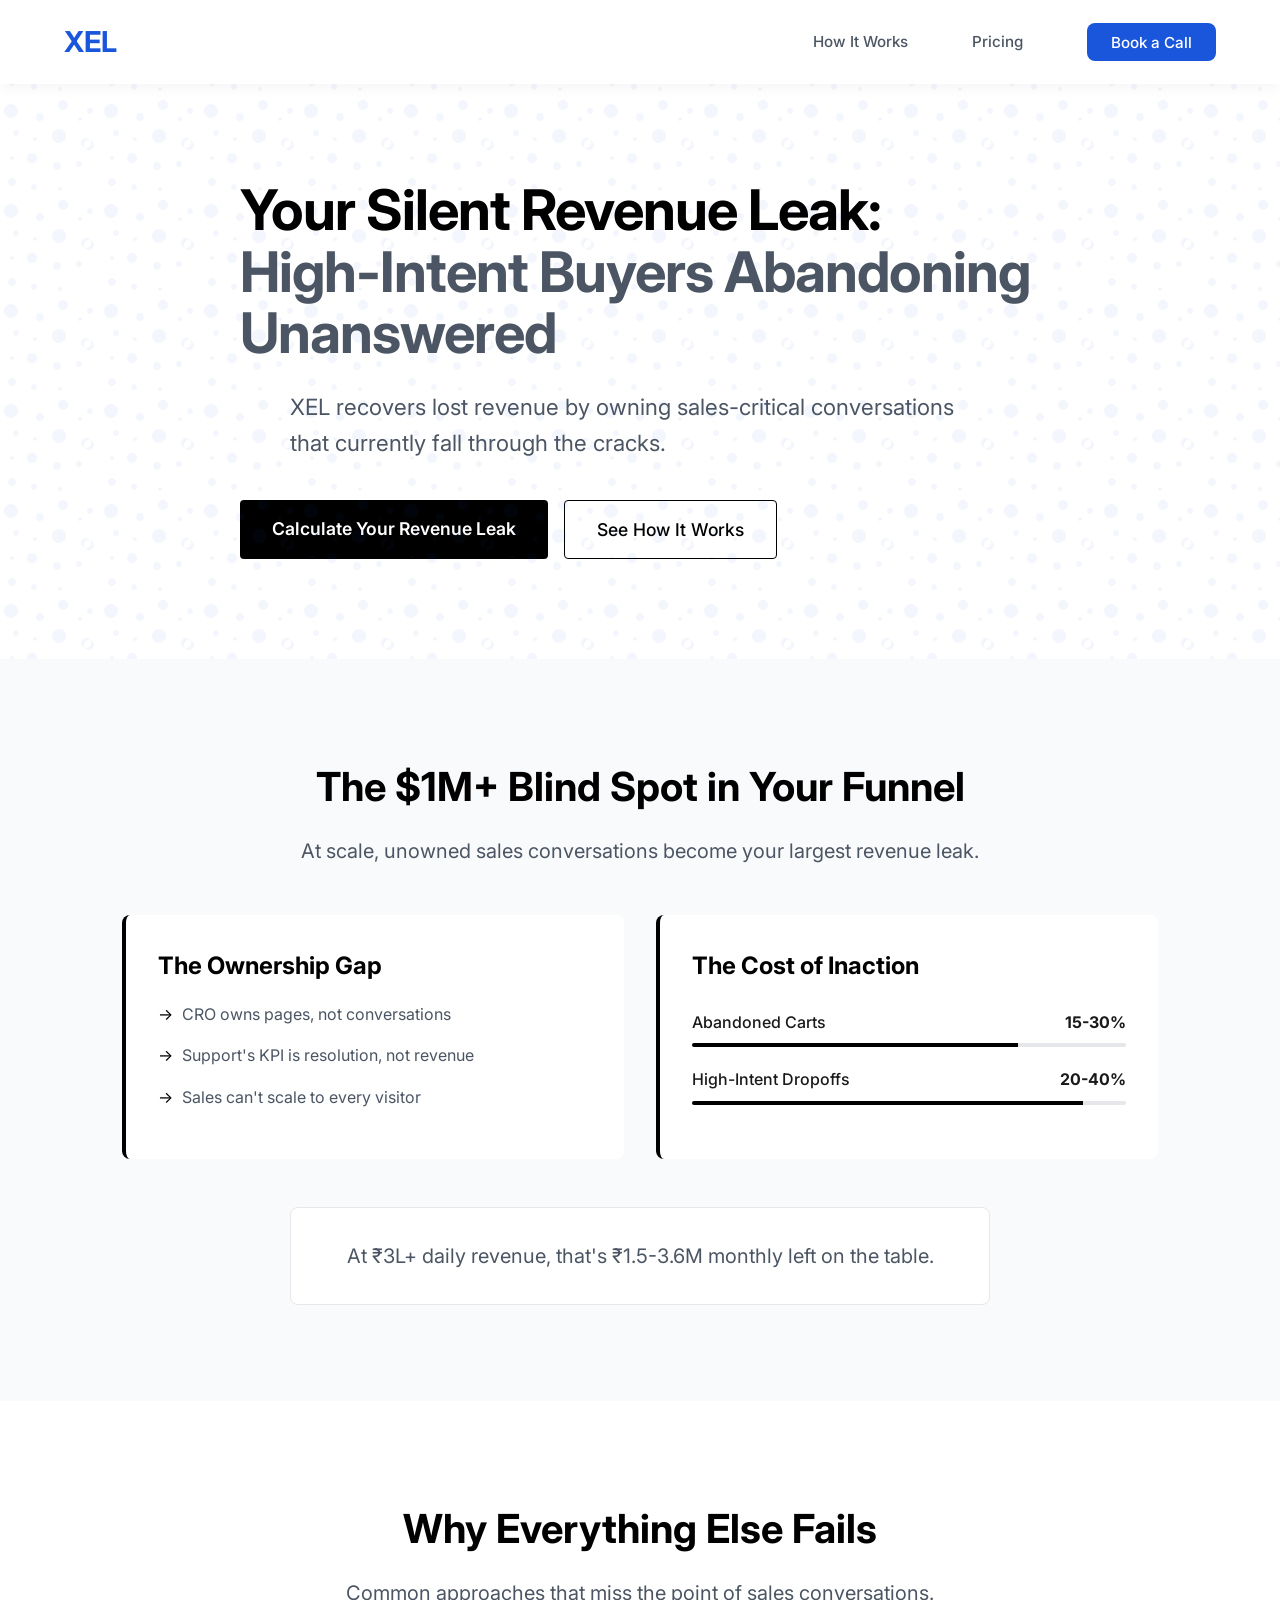
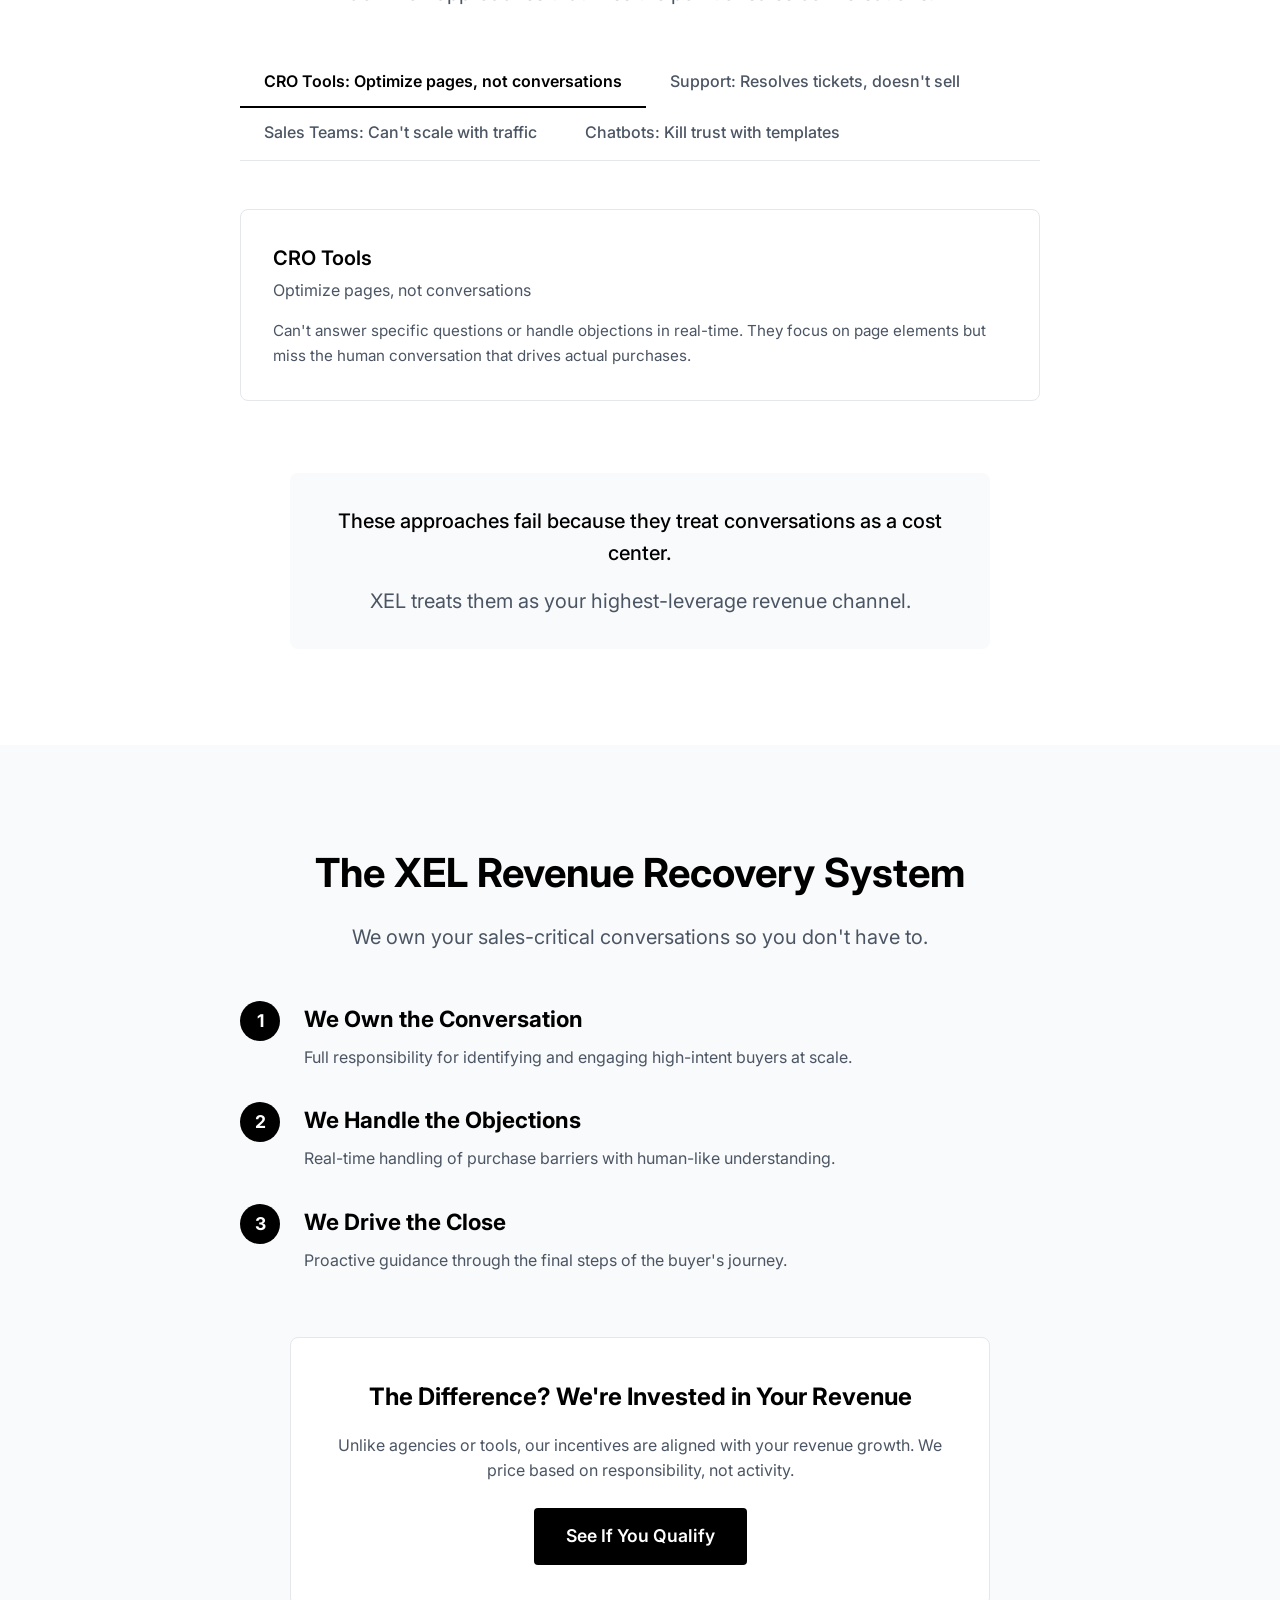
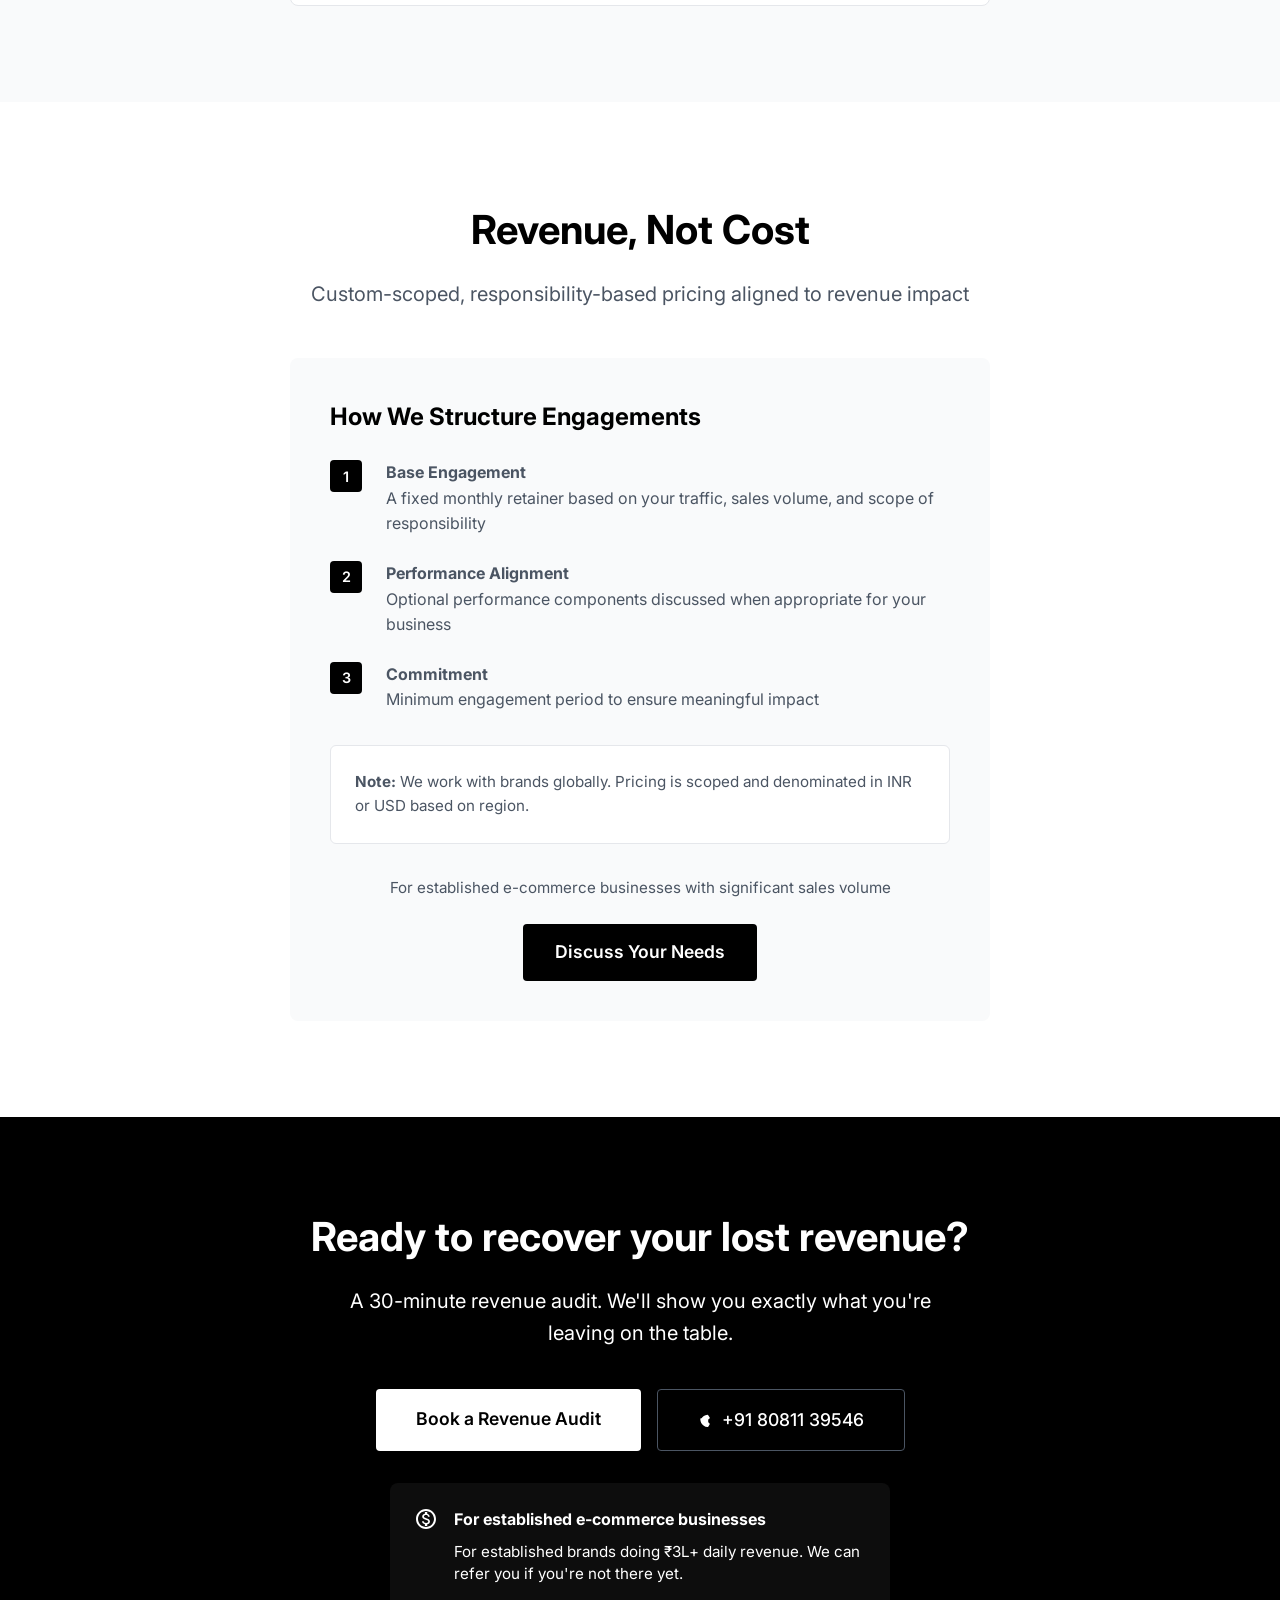
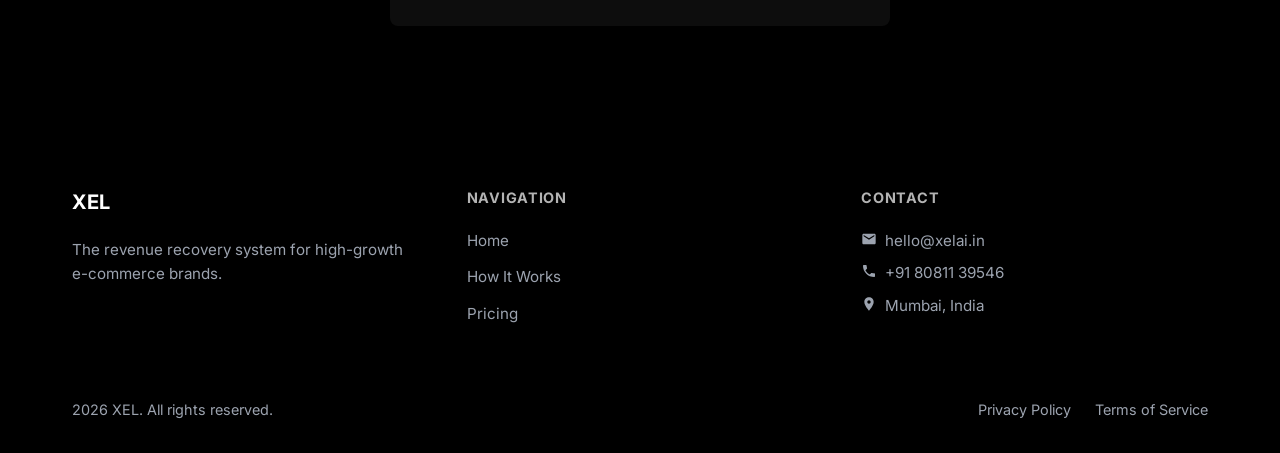
==== commit b6b56456: "Add files via upload" ====
--- a/index.html
+++ b/index.html
@@ -919,11 +919,23 @@
         /* Mobile Navigation Dashboard */
         .mobile-nav-toggle {
             display: none;
-            background: none;
+            background: var(--black);
             border: none;
+            color: white;
             font-size: 1.5rem;
             cursor: pointer;
-            color: #333;
+            padding: 0.75rem;
+            border-radius: 8px;
+            transition: all 0.2s ease;
+            min-height: 48px;
+            min-width: 48px;
+            align-items: center;
+            justify-content: center;
+        }
+
+        .mobile-nav-toggle:hover {
+            background: #333;
+            transform: scale(1.05);
         }
 
         .mobile-nav-dashboard {
@@ -933,10 +945,11 @@
             left: 0;
             width: 100%;
             height: 100vh;
-            background: rgba(0, 0, 0, 0.95);
+            background: rgba(0, 0, 0, 0.98);
             z-index: 2000;
             padding: 2rem;
             overflow-y: auto;
+            -webkit-overflow-scrolling: touch;
         }
 
         .mobile-nav-dashboard.active {
@@ -953,11 +966,24 @@
         }
 
         .mobile-nav-close {
-            background: none;
-            border: none;
+            background: rgba(255, 255, 255, 0.1);
+            border: 1px solid rgba(255, 255, 255, 0.2);
             color: #fff;
-            font-size: 2rem;
+            font-size: 1.5rem;
             cursor: pointer;
+            padding: 0.5rem;
+            border-radius: 8px;
+            min-width: 40px;
+            min-height: 40px;
+            display: flex;
+            align-items: center;
+            justify-content: center;
+            transition: all 0.2s ease;
+        }
+
+        .mobile-nav-close:hover {
+            background: rgba(255, 255, 255, 0.2);
+            transform: scale(1.1);
         }
 
         .mobile-nav-grid {
@@ -974,12 +1000,22 @@
             text-align: center;
             text-decoration: none;
             color: #000;
-            transition: transform 0.3s, box-shadow 0.3s;
+            transition: all 0.3s ease;
+            border: 1px solid transparent;
+            min-height: 120px;
+            display: flex;
+            flex-direction: column;
+            justify-content: center;
         }
 
         .mobile-nav-card:hover {
             transform: translateY(-3px);
-            box-shadow: 0 10px 25px rgba(255, 255, 255, 0.1);
+            box-shadow: 0 10px 25px rgba(0, 0, 0, 0.15);
+            border-color: var(--black);
+        }
+
+        .mobile-nav-card:active {
+            transform: translateY(-1px);
         }
 
         .mobile-nav-card .icon {
@@ -1025,16 +1061,19 @@
 
         /* Responsive */
         @media (max-width: 768px) {
-            /* Keep existing hero styles */
-            .hero h1 {
-                font-size: 2.5rem;
-            }
-            
-            .hero p {
-                font-size: 1.1rem;
-            }
-            
-            /* Navigation */
+            /* Base mobile improvements */
+            html {
+                -webkit-text-size-adjust: 100%;
+                -ms-text-size-adjust: 100%;
+            }
+            
+            body {
+                overflow-x: hidden;
+                width: 100%;
+                position: relative;
+            }
+            
+            /* Navigation improvements */
             .nav-links {
                 display: none;
             }
@@ -1046,6 +1085,28 @@
                 width: 48px;
                 height: 48px;
                 z-index: 1001;
+                background: var(--black);
+                color: white;
+                border-radius: 8px;
+                font-size: 1.2rem;
+                border: none;
+                cursor: pointer;
+            }
+            
+            /* Hero section improvements */
+            .hero {
+                padding: 120px 0 60px !important;
+            }
+            
+            .hero h1 {
+                font-size: 2.2rem !important;
+                line-height: 1.2 !important;
+                margin-bottom: 1.5rem !important;
+            }
+            
+            .hero p {
+                font-size: 1.1rem !important;
+                margin-bottom: 2rem !important;
             }
             
             /* Layout improvements */
@@ -1054,29 +1115,38 @@
                 align-items: stretch;
                 gap: 1rem;
             }
-
-            .pricing-card.featured {
-                transform: none;
-            }
-
+            
+            .btn {
+                width: 100%;
+                text-align: center;
+                padding: 1rem 1.5rem !important;
+                font-size: 1rem !important;
+                min-height: 48px;
+                display: flex;
+                align-items: center;
+                justify-content: center;
+            }
+            
+            /* Section improvements */
+            .section {
+                padding: 4rem 0 !important;
+            }
+            
+            .container {
+                padding: 0 1.5rem !important;
+            }
+            
             .section-title {
                 font-size: 2rem !important;
                 line-height: 1.2 !important;
-            }
-
-            .subsection-title {
-                font-size: 1.5rem !important;
-                line-height: 1.3 !important;
-            }
-
-            .section {
-                padding: 3rem 0 !important;
-            }
-
-            .container {
-                padding: 0 1.25rem !important;
-            }
-
+                margin-bottom: 1.5rem !important;
+            }
+            
+            .section-subtitle {
+                font-size: 1.1rem !important;
+                margin-bottom: 2rem !important;
+            }
+            
             /* Grid layouts */
             .about-grid,
             .services-grid,
@@ -1085,32 +1155,79 @@
                 grid-template-columns: 1fr;
                 gap: 1.5rem;
             }
-
-            /* Card styles */
+            
+            /* Card improvements */
             .service-card,
             .about-card,
             .industry-card,
             .pricing-card {
-                padding: 1.75rem !important;
+                padding: 2rem 1.5rem !important;
                 margin: 0.5rem 0;
                 border-radius: 12px !important;
-                box-shadow: 0 4px 12px rgba(0,0,0,0.05) !important;
-            }
-
+                box-shadow: 0 4px 12px rgba(0,0,0,0.08) !important;
+            }
+            
+            .pricing-card.featured {
+                transform: none;
+                border: 2px solid var(--black);
+            }
+            
+            /* Tab improvements */
+            .tab-container {
+                margin: 0 auto 2rem;
+            }
+            
+            .tabs {
+                flex-direction: column;
+                border-bottom: none;
+                gap: 0.5rem;
+                margin-bottom: 1rem;
+            }
+            
+            .tab {
+                padding: 1rem;
+                border: 1px solid var(--gray-200);
+                border-radius: 8px;
+                margin-bottom: 0.5rem;
+                background: var(--gray-50);
+                font-size: 0.95rem;
+                text-align: left;
+                position: relative;
+            }
+            
+            .tab:after {
+                content: '›';
+                position: absolute;
+                right: 1rem;
+                top: 50%;
+                transform: translateY(-50%) rotate(90deg);
+                transition: transform 0.3s;
+                font-size: 1.2rem;
+            }
+            
+            .tab.active:after {
+                transform: translateY(-50%) rotate(-90deg);
+            }
+            
+            .tab-content {
+                padding: 1.5rem;
+                background: white;
+                border-radius: 8px;
+                border: 1px solid var(--gray-200);
+                font-size: 0.95rem;
+                line-height: 1.6;
+            }
+            
+            /* Mobile nav dashboard improvements */
             .mobile-nav-grid {
                 grid-template-columns: 1fr;
                 gap: 1rem;
             }
-
-            /* Show all sections on mobile */
-            #services,
-            #industries,
-            #process,
-            #testimonials,
-            #faq {
-                display: block !important;
-            }
-
+            
+            .mobile-nav-card {
+                padding: 1.5rem;
+            }
+            
             /* Form elements */
             input[type="text"],
             input[type="email"],
@@ -1120,51 +1237,67 @@
                 width: 100% !important;
                 max-width: 100% !important;
                 box-sizing: border-box;
-            }
-        }
-
-        @media (max-width: 768px) {
-            .demo-container {
-                grid-template-columns: 1fr;
-                gap: 2rem;
+                font-size: 1rem !important;
+                padding: 0.75rem 1rem !important;
+                min-height: 48px;
+            }
+            
+            /* Footer improvements */
+            footer {
+                padding: 3rem 0 1.5rem !important;
+            }
+            
+            /* Two-column layouts become single */
+            div[style*="grid-template-columns: repeat(2, 1fr)"] {
+                grid-template-columns: 1fr !important;
+                gap: 1.5rem !important;
             }
         }
 
         @media (max-width: 480px) {
-            /* Further refine for very small screens */
-            .mobile-nav-grid {
-                grid-template-columns: 1fr;
-                gap: 0.75rem;
-            }
-
+            /* Extra small screen improvements */
+            .hero h1 {
+                font-size: 1.8rem !important;
+                line-height: 1.3 !important;
+            }
+            
+            .hero p {
+                font-size: 1rem !important;
+            }
+            
+            .section-title {
+                font-size: 1.6rem !important;
+            }
+            
+            .section {
+                padding: 3rem 0 !important;
+            }
+            
+            .container {
+                padding: 0 1rem !important;
+            }
+            
+            .btn {
+                padding: 1.2rem 1rem !important;
+                font-size: 0.95rem !important;
+            }
+            
             .mobile-nav-card {
                 padding: 1.25rem;
             }
             
-            /* Adjust typography for very small screens */
-            h1, .section-title {
-                font-size: 1.8rem !important;
-            }
-            
-            h2 {
-                font-size: 1.6rem !important;
-            }
-            
-            h3 {
-                font-size: 1.3rem !important;
-            }
-            
-            /* Adjust spacing */
-            .section {
-                padding: 2.5rem 0 !important;
-            }
-            
-            /* Make sure buttons are full width on very small screens */
-            .btn {
-                width: 100%;
-                text-align: center;
-                justify-content: center;
-                padding: 1.2rem;
+            .tab {
+                padding: 0.875rem;
+                font-size: 0.9rem;
+            }
+            
+            .tab-content {
+                padding: 1.25rem;
+                font-size: 0.9rem;
+            }
+            
+            footer {
+                padding: 2rem 0 1rem !important;
             }
         }
     </style>
@@ -1179,7 +1312,7 @@
                 <li><a href="#pricing">Pricing</a></li>
                 <li><a href="#contact" class="cta-button">Book a Call</a></li>
             </ul>
-            <button class="mobile-menu-btn" onclick="toggleMobileNav()">☰</button>
+            <button class="mobile-nav-toggle" onclick="toggleMobileNav()">☰</button>
         </nav>
     </header>
 
